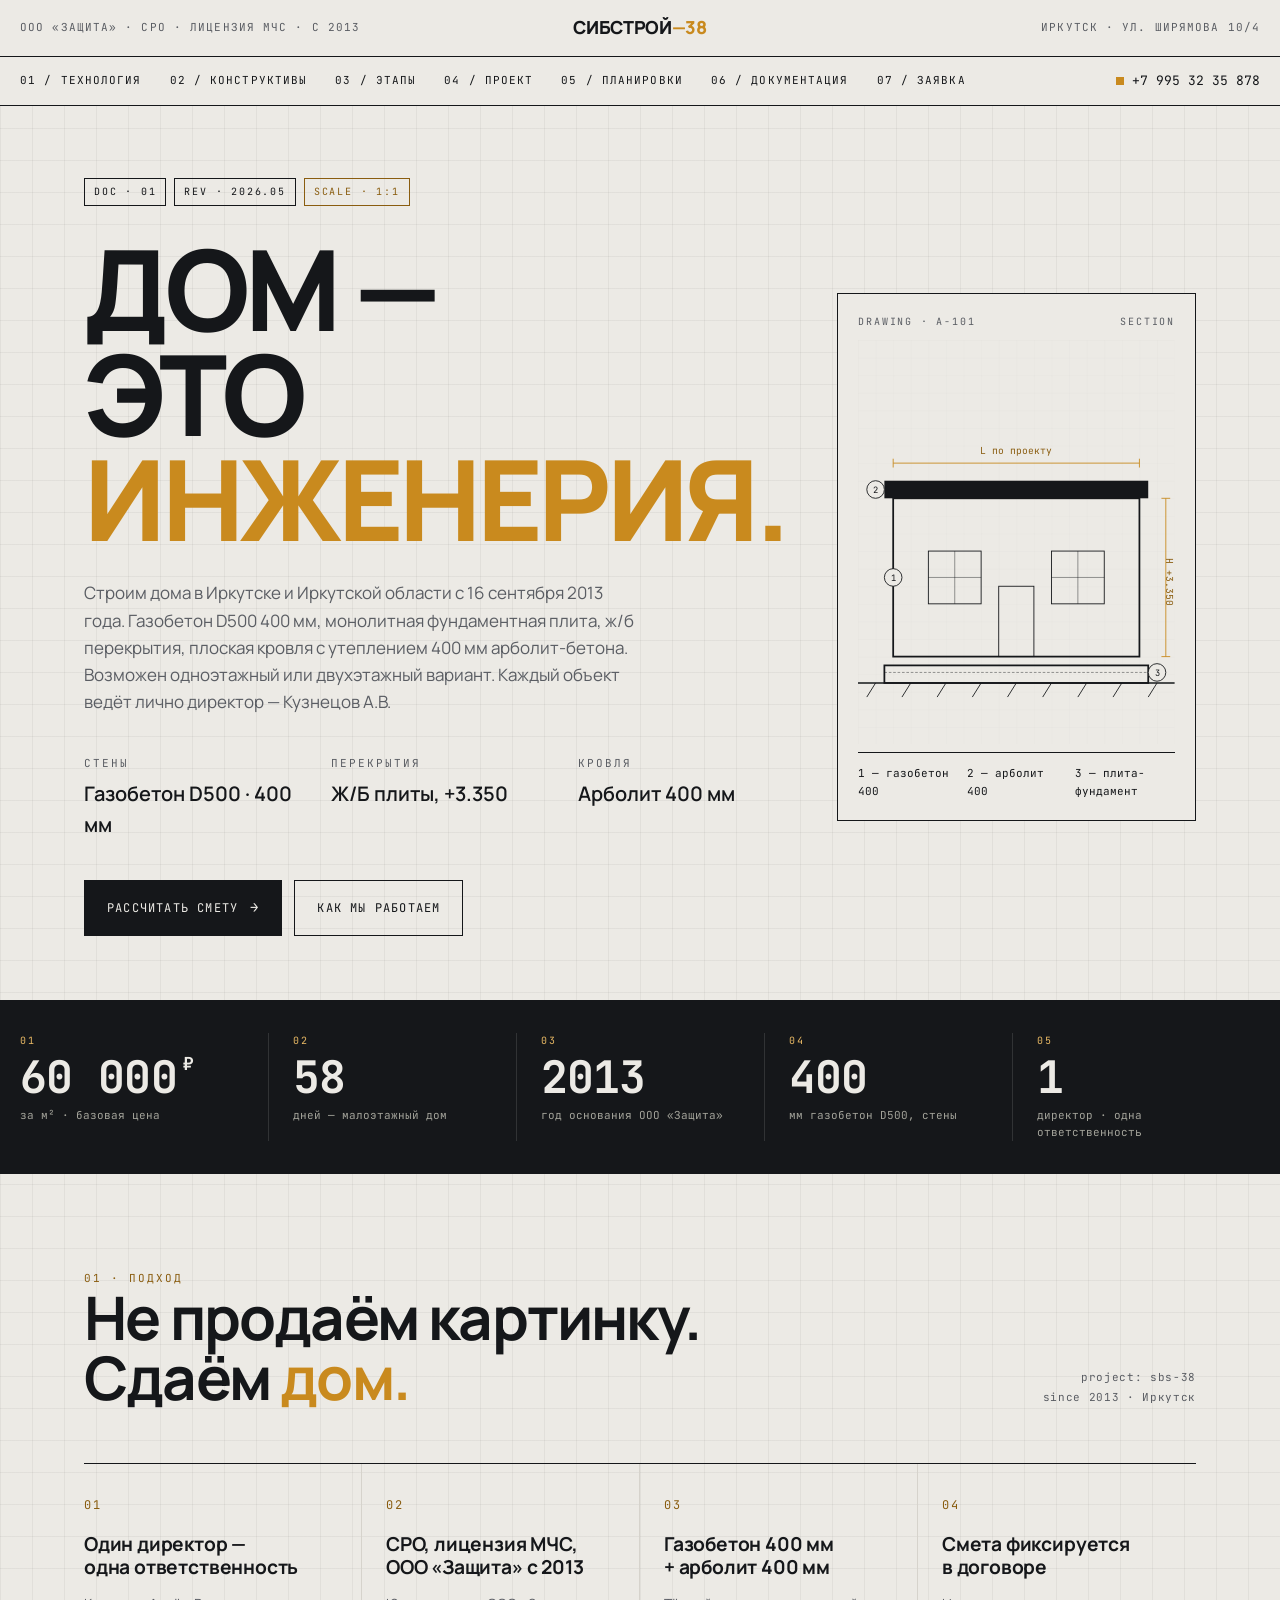
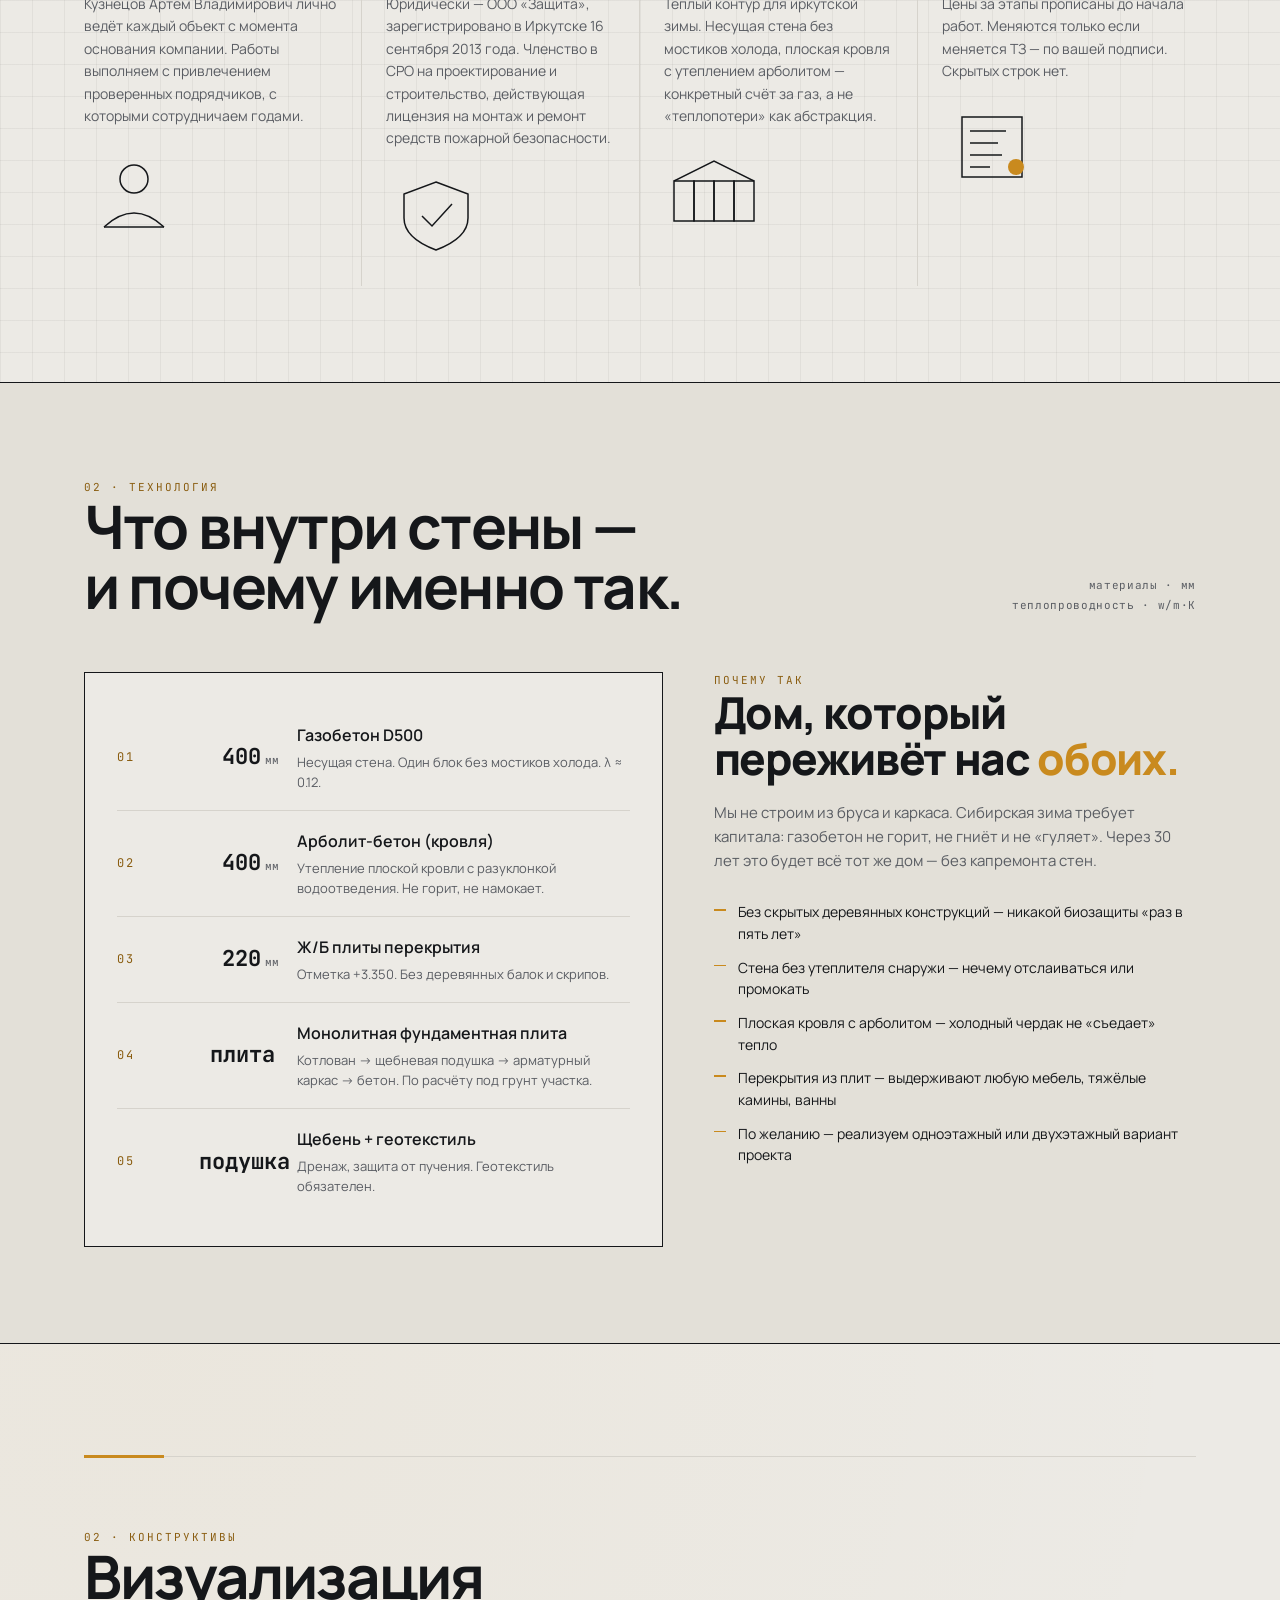
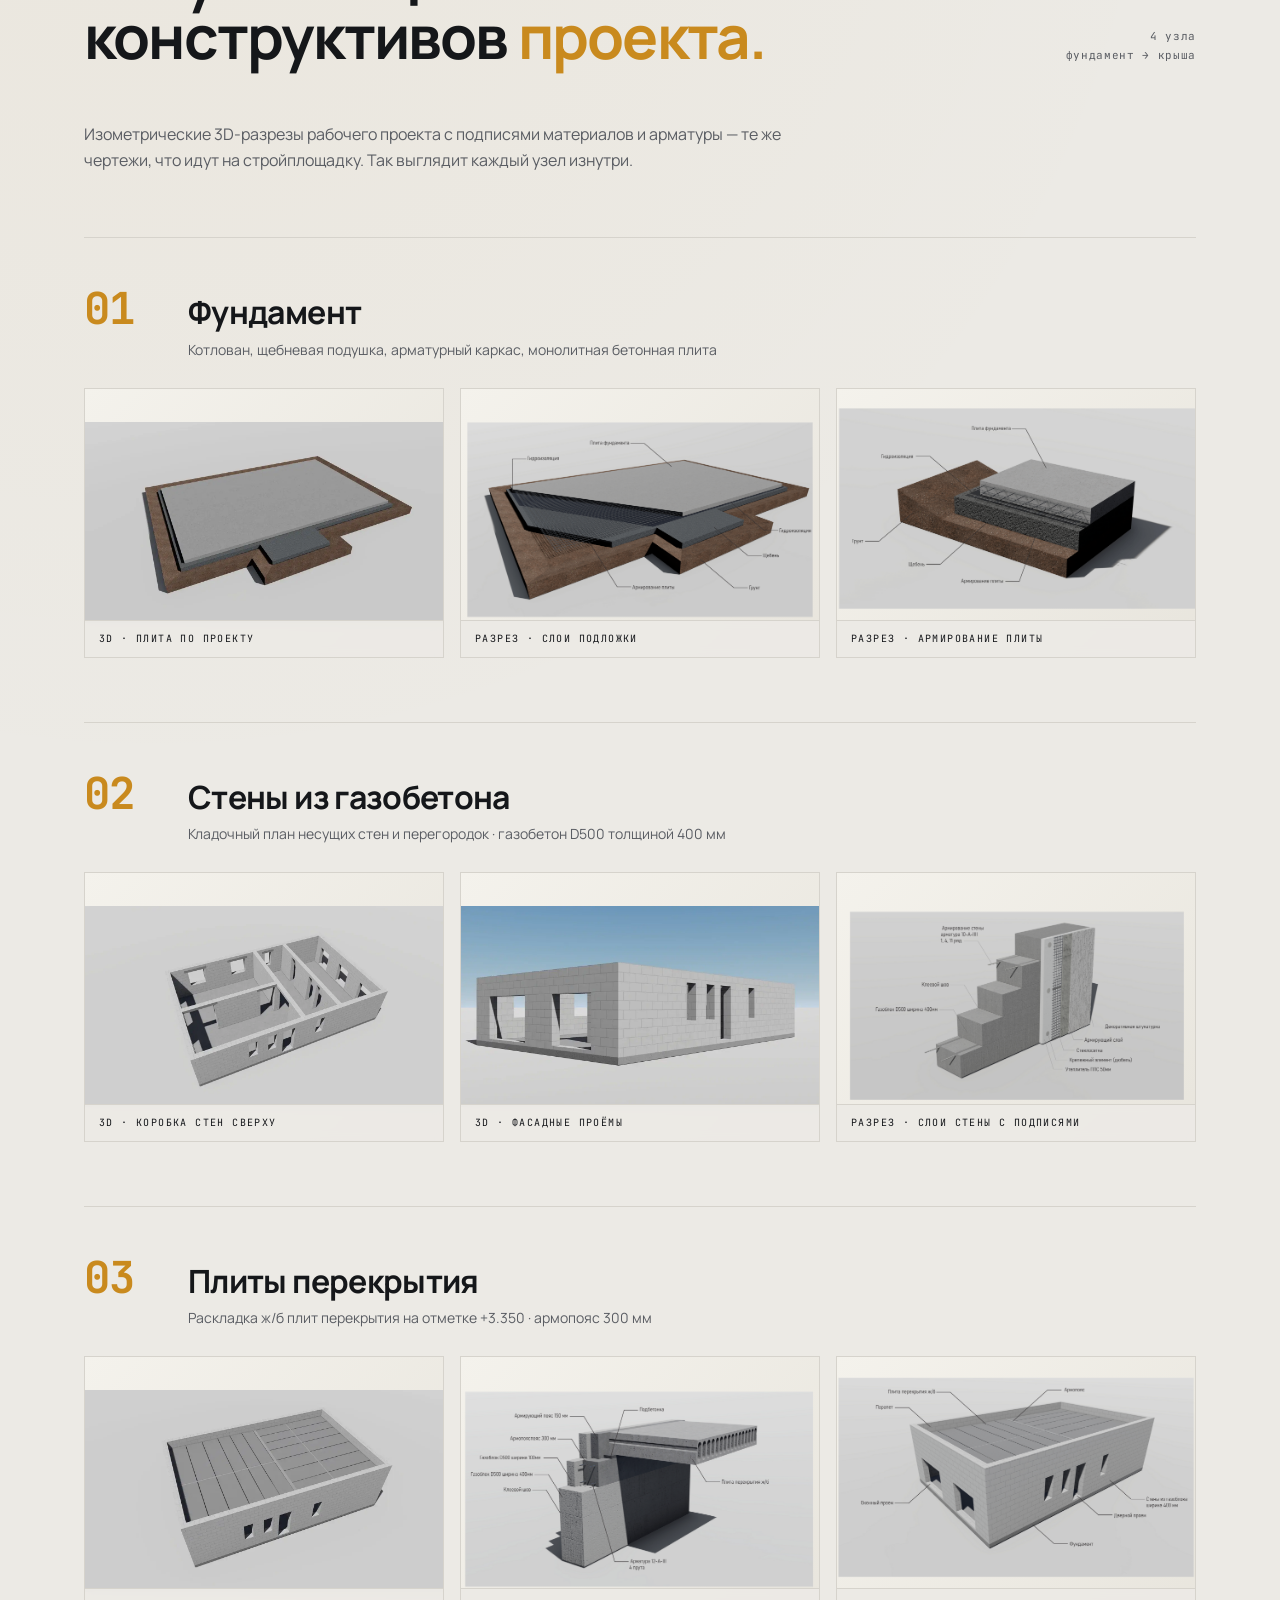
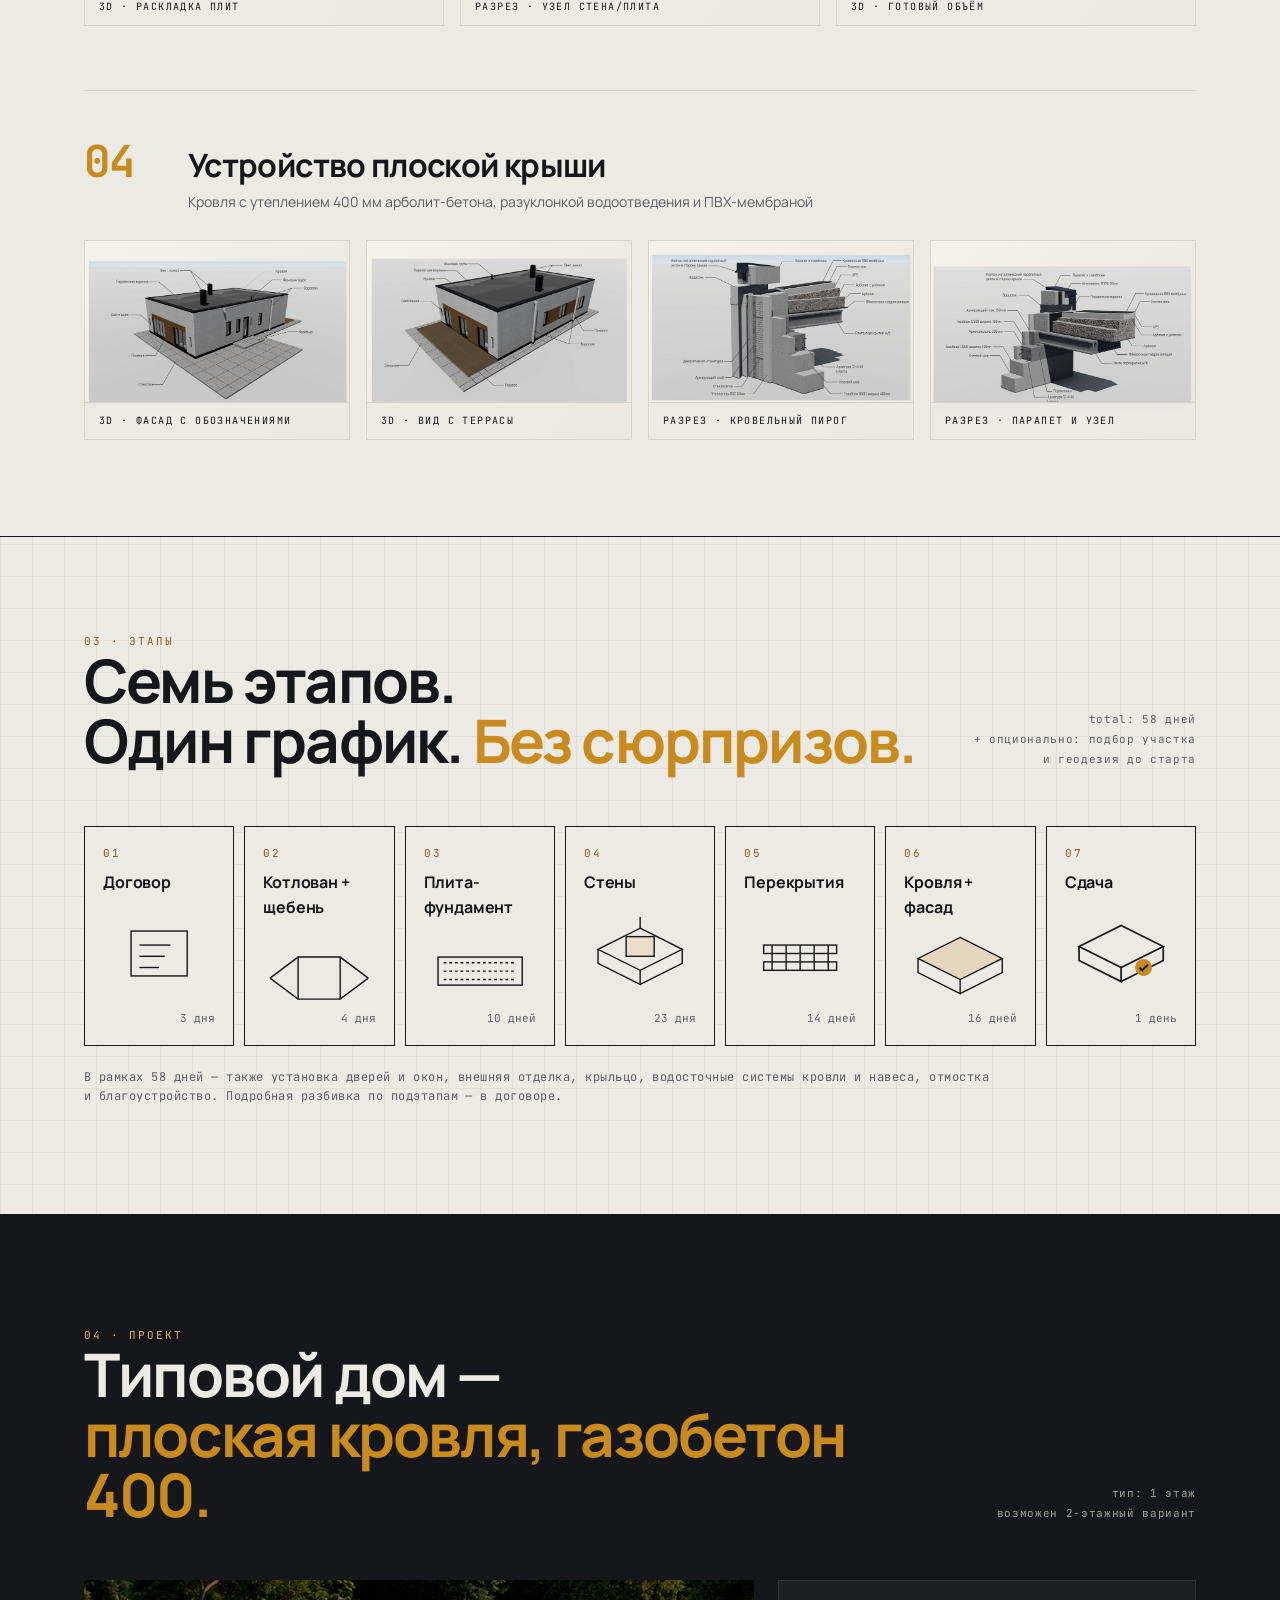
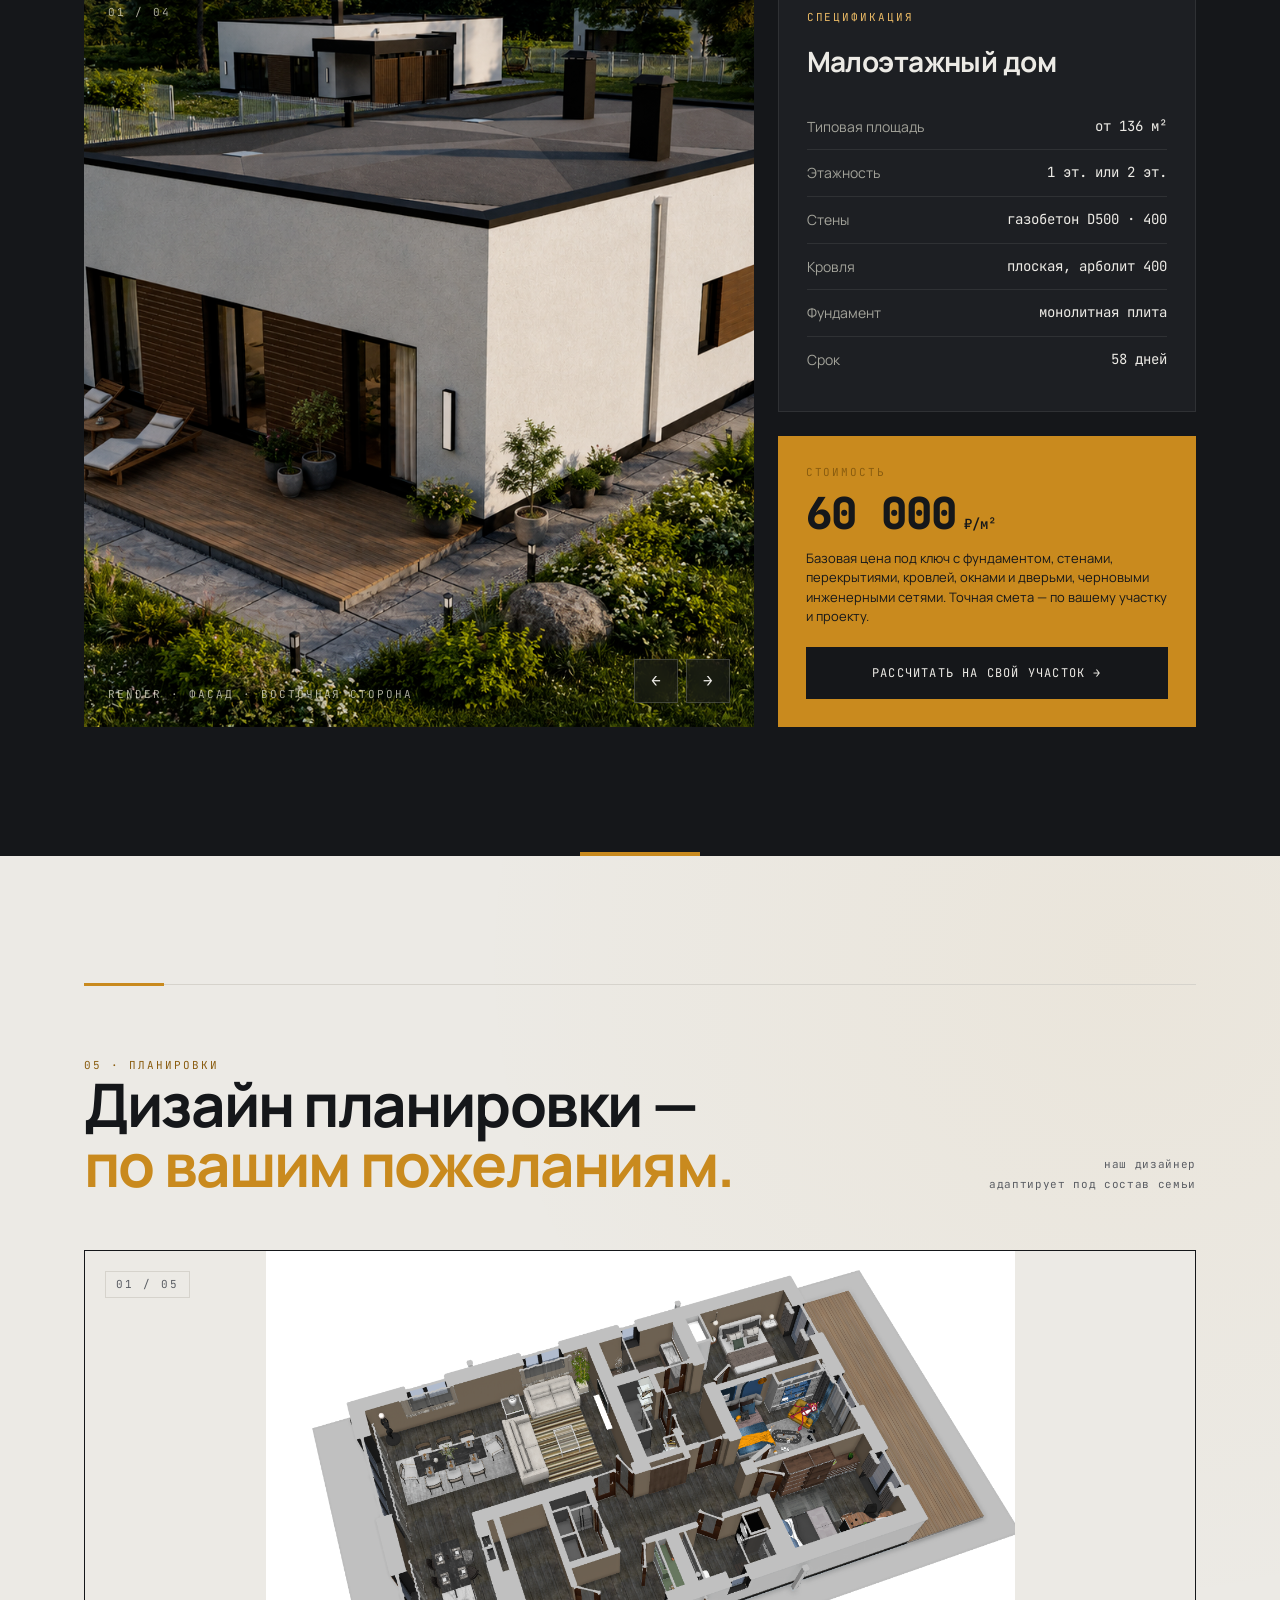
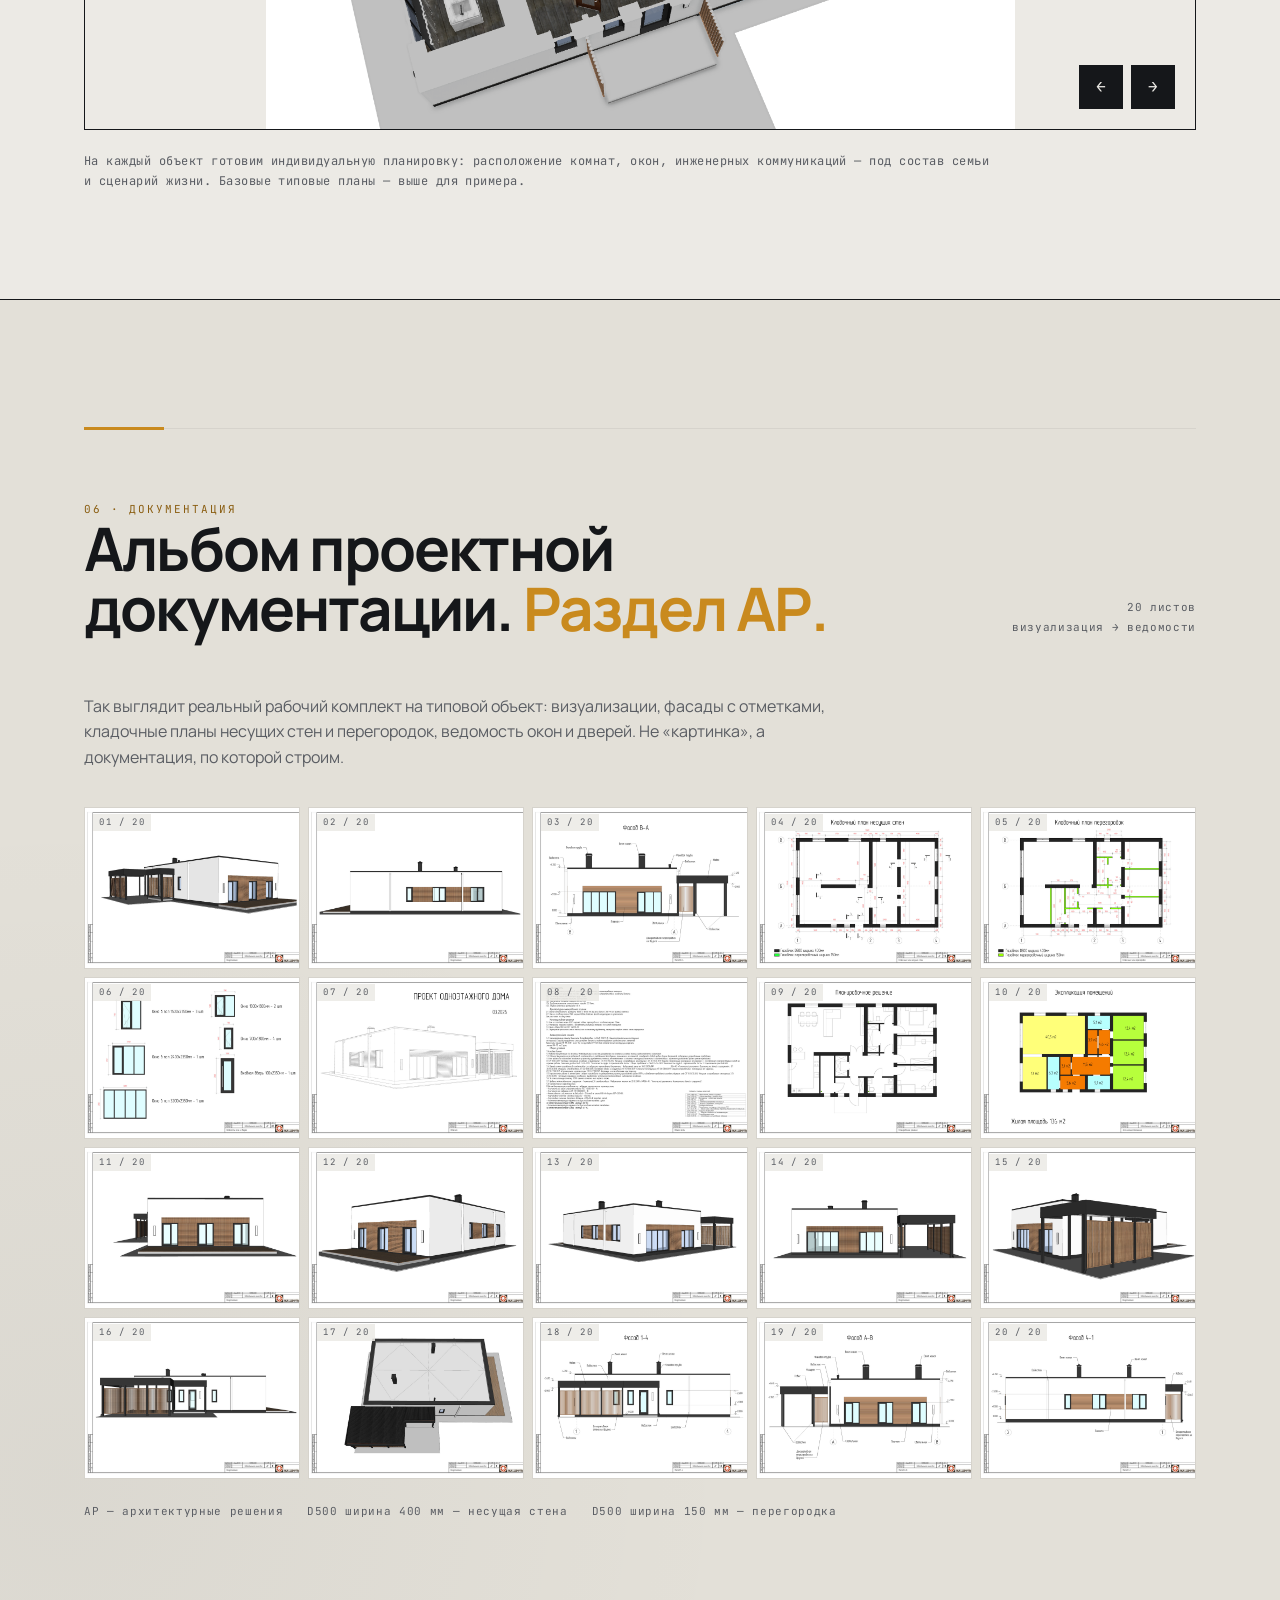
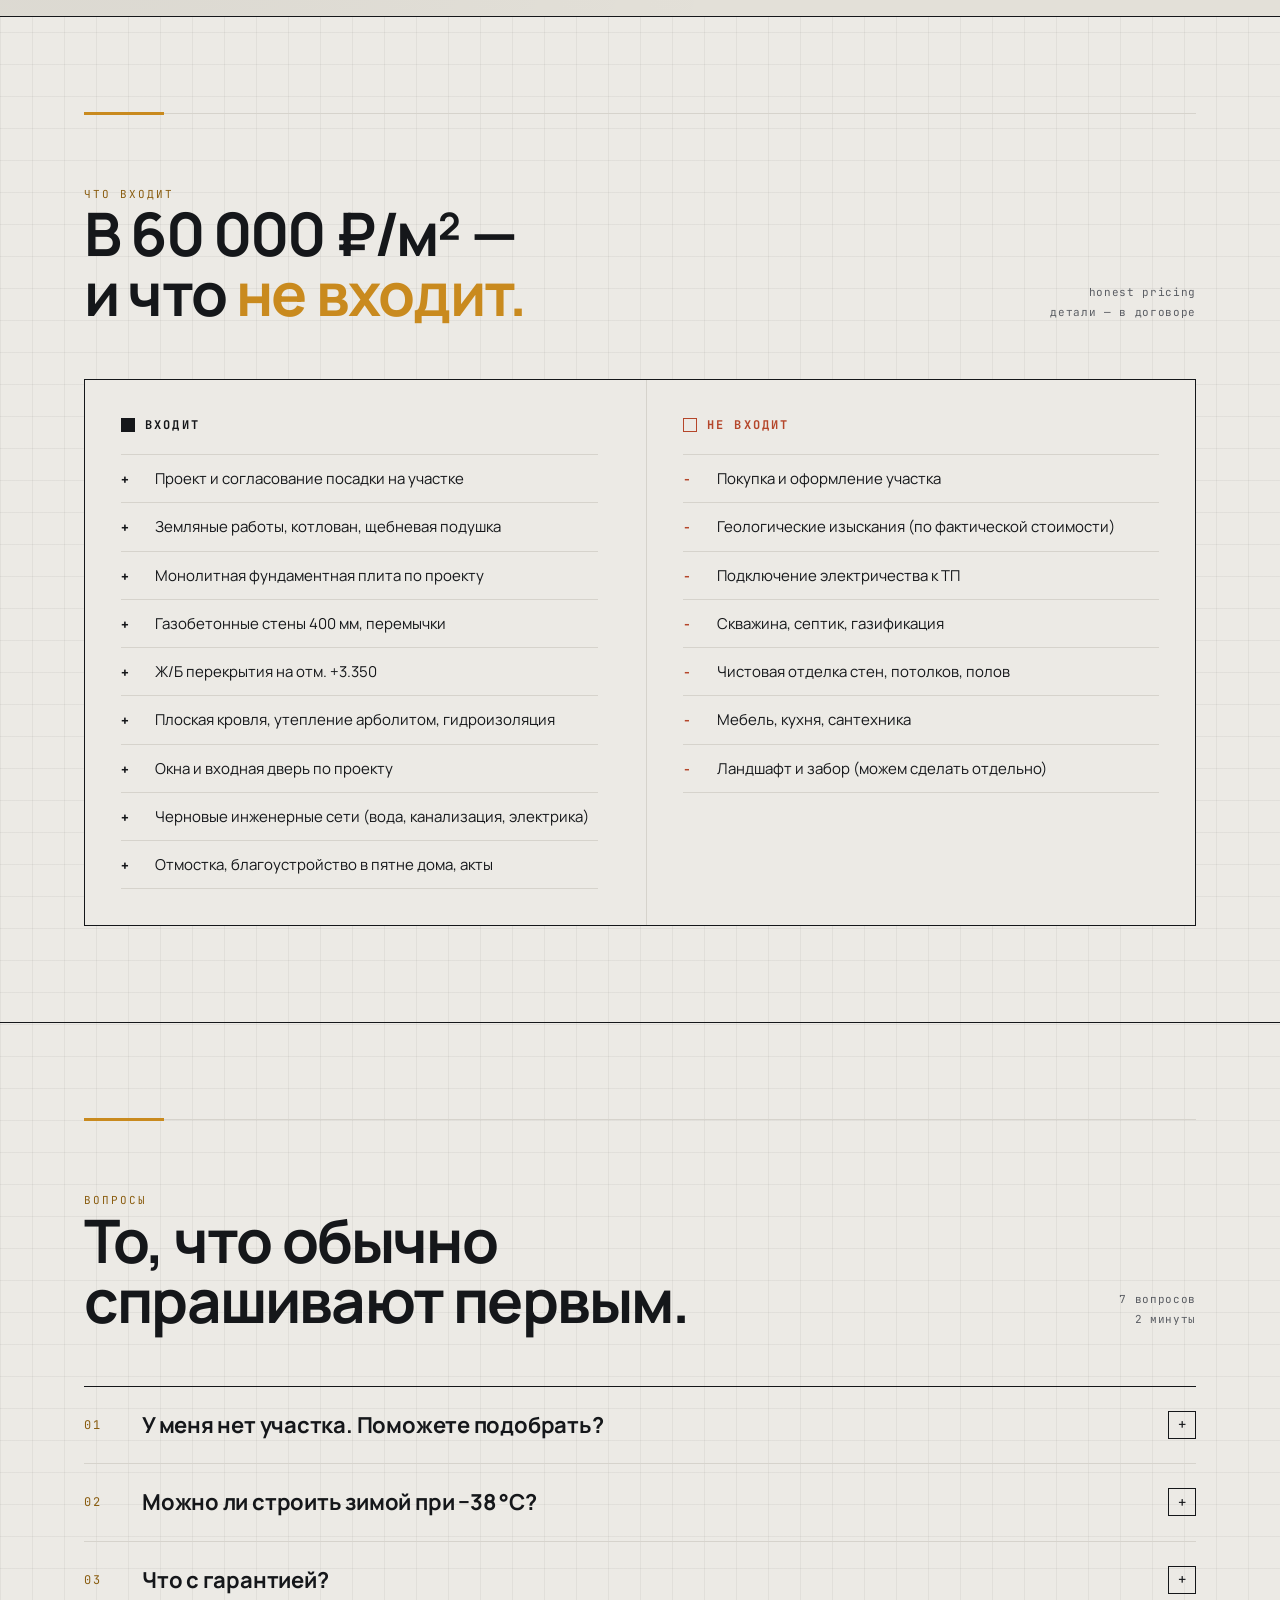
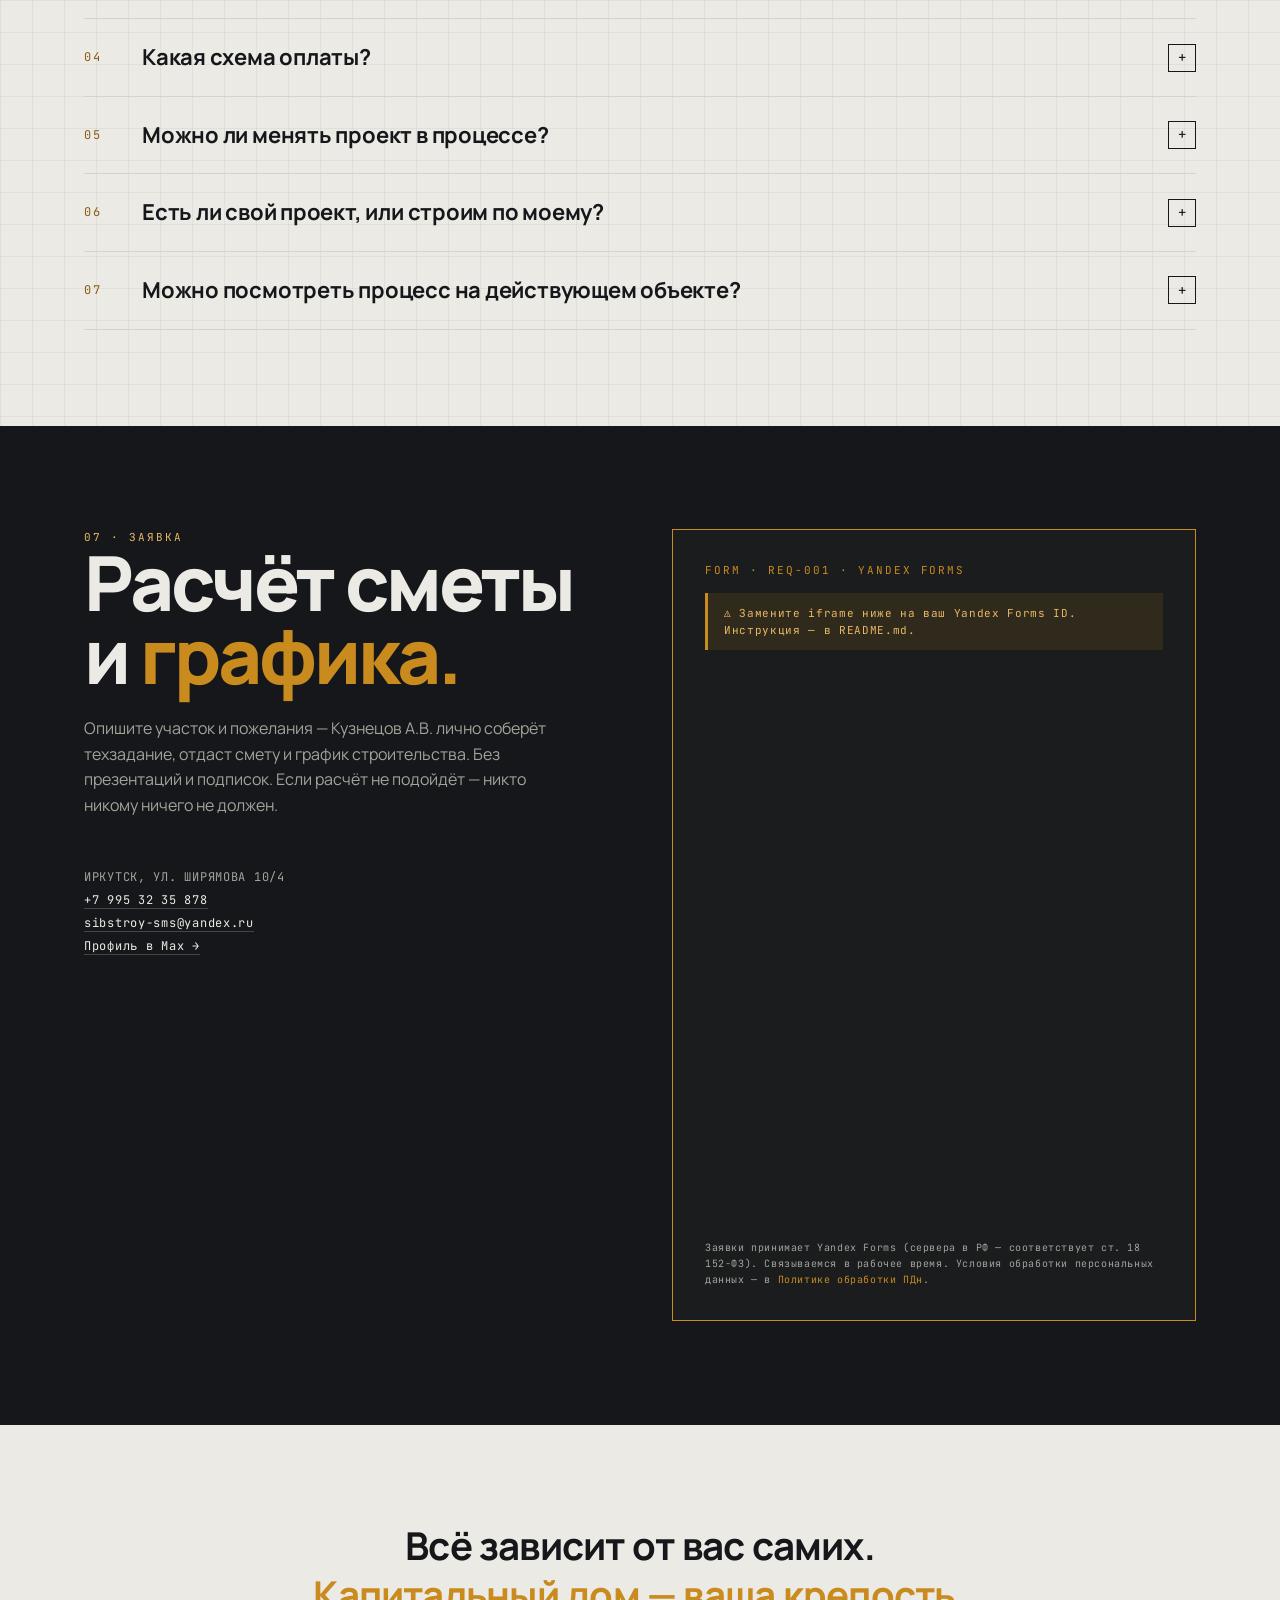
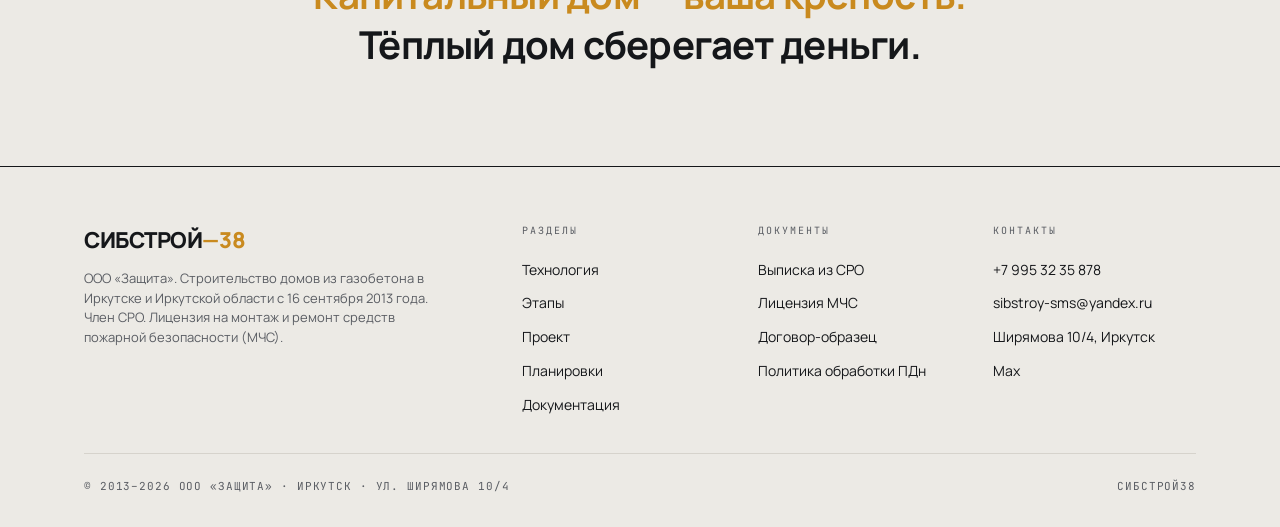
==== index.html @ 8a31056b "Раздел «Конструктивы» + улучшение визуальных разделителей - Новый раздел между Технологией и Этапами" ====
<!doctype html>
<html lang="ru">
<head>
<meta charset="utf-8">
<meta name="viewport" content="width=device-width, initial-scale=1">
<meta name="theme-color" content="#15171a">
<meta name="description" content="СибСтрой38 — строительство домов из газобетона D500 400 мм в Иркутске и Иркутской области. ООО «Защита» с 16 сентября 2013 года. Стоимость от 60 000 ₽/м², срок 58 дней.">
<title>СибСтрой38 — строительство домов из газобетона в Иркутске</title>

<link rel="preconnect" href="https://fonts.googleapis.com">
<link rel="preconnect" href="https://fonts.gstatic.com" crossorigin>
<link href="https://fonts.googleapis.com/css2?family=Manrope:wght@400;500;600;700;800&family=JetBrains+Mono:wght@400;500;700&display=swap" rel="stylesheet">

<link rel="stylesheet" href="styles.css">
</head>
<body>

<!-- =====================================================
     HEADER
     ===================================================== -->
<header>
  <div class="topbar">
    <div class="container topbar-inner">
      <div class="topbar-left mono">ООО «ЗАЩИТА» · СРО · ЛИЦЕНЗИЯ МЧС · С 2013</div>
      <div class="brand">СИБСТРОЙ<span class="accent">—38</span></div>
      <div class="topbar-right mono">ИРКУТСК · УЛ. ШИРЯМОВА 10/4</div>
    </div>
  </div>

  <div class="navbar">
    <div class="container navbar-inner">
      <nav id="primary-nav">
        <a href="#tech">01 / Технология</a>
        <a href="#constructs">02 / Конструктивы</a>
        <a href="#process">03 / Этапы</a>
        <a href="#project">04 / Проект</a>
        <a href="#plans">05 / Планировки</a>
        <a href="#blueprints">06 / Документация</a>
        <a href="#contact">07 / Заявка</a>
      </nav>
      <button class="nav-toggle" aria-controls="primary-nav" aria-label="Меню">Меню</button>
      <div class="phone">
        <a href="tel:+79953235878"><span class="pulse"></span><span>+7 995 32 35 878</span></a>
      </div>
    </div>
  </div>
</header>

<!-- =====================================================
     HERO
     ===================================================== -->
<section class="hero">
  <div class="container hero-grid">
    <div>
      <div class="hero-tags">
        <span class="tag">doc · 01</span>
        <span class="tag">rev · 2026.05</span>
        <span class="tag ochre">scale · 1:1</span>
      </div>
      <h1 class="display">
        ДОМ —<br>
        ЭТО<br>
        <span class="ochre">ИНЖЕНЕРИЯ.</span>
      </h1>
      <p class="lead">
        Строим дома в Иркутске и Иркутской области с 16 сентября 2013 года. Газобетон D500 400 мм, монолитная фундаментная плита, ж/б перекрытия, плоская кровля с утеплением 400 мм арболит-бетона. Возможен одноэтажный или двухэтажный вариант. Каждый объект ведёт лично директор — Кузнецов А.В.
      </p>
      <div class="hero-specs">
        <div>
          <div class="label">Стены</div>
          <div class="val">Газобетон D500 · 400 мм</div>
        </div>
        <div>
          <div class="label">Перекрытия</div>
          <div class="val">Ж/Б плиты, +3.350</div>
        </div>
        <div>
          <div class="label">Кровля</div>
          <div class="val">Арболит 400 мм</div>
        </div>
      </div>
      <div class="hero-cta">
        <a href="#contact" class="btn">Рассчитать смету <span class="arrow">→</span></a>
        <a href="#process" class="btn btn-ghost">Как мы работаем</a>
      </div>
    </div>

    <!-- Blueprint card -->
    <div class="blueprint framed">
      <span class="corner-bl"></span><span class="corner-br"></span>
      <div class="blueprint-head">
        <span>drawing · A-101</span>
        <span>section</span>
      </div>
      <svg viewBox="0 0 360 460" xmlns="http://www.w3.org/2000/svg" role="img" aria-label="Разрез дома, спецификация">
        <defs>
          <pattern id="bgrid" width="20" height="20" patternUnits="userSpaceOnUse">
            <path d="M 20 0 L 0 0 0 20" fill="none" stroke="rgba(21,23,26,0.08)" stroke-width="0.5"/>
          </pattern>
        </defs>
        <rect width="360" height="460" fill="url(#bgrid)"/>
        <line x1="0" y1="390" x2="360" y2="390" stroke="#15171a" stroke-width="1.5"/>
        <g stroke="#15171a" stroke-width="1">
          <line x1="20" y1="390" x2="10" y2="406"/>
          <line x1="60" y1="390" x2="50" y2="406"/>
          <line x1="100" y1="390" x2="90" y2="406"/>
          <line x1="140" y1="390" x2="130" y2="406"/>
          <line x1="180" y1="390" x2="170" y2="406"/>
          <line x1="220" y1="390" x2="210" y2="406"/>
          <line x1="260" y1="390" x2="250" y2="406"/>
          <line x1="300" y1="390" x2="290" y2="406"/>
          <line x1="340" y1="390" x2="330" y2="406"/>
        </g>
        <!-- Monolithic foundation slab (plate) -->
        <rect x="30" y="370" width="300" height="20" fill="none" stroke="#15171a" stroke-width="2"/>
        <line x1="30" y1="378" x2="330" y2="378" stroke="#15171a" stroke-width="0.5" stroke-dasharray="3 2"/>
        <!-- House body -->
        <rect x="40" y="180" width="280" height="180" fill="none" stroke="#15171a" stroke-width="2"/>
        <!-- Flat roof -->
        <rect x="30" y="160" width="300" height="20" fill="#15171a"/>
        <!-- Windows -->
        <rect x="80" y="240" width="60" height="60" fill="none" stroke="#15171a"/>
        <line x1="80" y1="270" x2="140" y2="270" stroke="#15171a" stroke-width="0.5"/>
        <line x1="110" y1="240" x2="110" y2="300" stroke="#15171a" stroke-width="0.5"/>
        <rect x="220" y="240" width="60" height="60" fill="none" stroke="#15171a"/>
        <line x1="220" y1="270" x2="280" y2="270" stroke="#15171a" stroke-width="0.5"/>
        <line x1="250" y1="240" x2="250" y2="300" stroke="#15171a" stroke-width="0.5"/>
        <!-- Door -->
        <rect x="160" y="280" width="40" height="80" fill="none" stroke="#15171a"/>
        <!-- Dimensions -->
        <line x1="40" y1="140" x2="320" y2="140" stroke="#c98a1e" stroke-width="1"/>
        <line x1="40" y1="135" x2="40" y2="145" stroke="#c98a1e"/>
        <line x1="320" y1="135" x2="320" y2="145" stroke="#c98a1e"/>
        <text x="180" y="130" text-anchor="middle" font-family="JetBrains Mono" font-size="11" fill="#8a5d10">L по проекту</text>
        <line x1="350" y1="180" x2="350" y2="360" stroke="#c98a1e" stroke-width="1"/>
        <line x1="345" y1="180" x2="355" y2="180" stroke="#c98a1e"/>
        <line x1="345" y1="360" x2="355" y2="360" stroke="#c98a1e"/>
        <text x="350" y="275" text-anchor="middle" font-family="JetBrains Mono" font-size="11" fill="#8a5d10" transform="rotate(90 350 275)">H +3.350</text>
        <circle cx="40" cy="270" r="10" fill="#eceae5" stroke="#15171a"/>
        <text x="40" y="274" text-anchor="middle" font-family="JetBrains Mono" font-size="10" fill="#15171a">1</text>
        <circle cx="20" cy="170" r="10" fill="#eceae5" stroke="#15171a"/>
        <text x="20" y="174" text-anchor="middle" font-family="JetBrains Mono" font-size="10" fill="#15171a">2</text>
        <circle cx="340" cy="378" r="10" fill="#eceae5" stroke="#15171a"/>
        <text x="340" y="382" text-anchor="middle" font-family="JetBrains Mono" font-size="10" fill="#15171a">3</text>
      </svg>
      <div class="blueprint-legend">
        <span>1 — газобетон 400</span>
        <span>2 — арболит 400</span>
        <span>3 — плита-фундамент</span>
      </div>
    </div>
  </div>
</section>

<!-- =====================================================
     SPECS BAR
     ===================================================== -->
<section class="specs-bar">
  <div class="container specs-bar-inner">
    <div class="item">
      <div class="num">01</div>
      <div class="big">60 000<sup style="font-size:0.4em;vertical-align:top;margin-left:6px;">₽</sup></div>
      <div class="desc">за м² · базовая цена</div>
    </div>
    <div class="item">
      <div class="num">02</div>
      <div class="big">58</div>
      <div class="desc">дней — малоэтажный дом</div>
    </div>
    <div class="item">
      <div class="num">03</div>
      <div class="big">2013</div>
      <div class="desc">год основания ООО «Защита»</div>
    </div>
    <div class="item">
      <div class="num">04</div>
      <div class="big">400</div>
      <div class="desc">мм газобетон D500, стены</div>
    </div>
    <div class="item">
      <div class="num">05</div>
      <div class="big">1</div>
      <div class="desc">директор · одна ответственность</div>
    </div>
  </div>
</section>

<!-- =====================================================
     PRINCIPLES
     ===================================================== -->
<section class="principles" id="why">
  <div class="container">
    <div class="section-head">
      <div>
        <div class="label ochre">01 · подход</div>
        <h2>Не продаём картинку.<br>Сдаём <span class="ochre">дом.</span></h2>
      </div>
      <div class="meta">project: sbs-38<br>since 2013 · Иркутск</div>
    </div>

    <div class="principles-grid">
      <div class="principle">
        <div class="num">01</div>
        <h3>Один директор —<br>одна ответственность</h3>
        <p>Кузнецов Артём Владимирович лично ведёт каждый объект с момента основания компании. Работы выполняем с привлечением проверенных подрядчиков, с которыми сотрудничаем годами.</p>
        <svg class="icon" viewBox="0 0 100 80" fill="none" stroke="#15171a" stroke-width="1.5">
          <circle cx="50" cy="28" r="14"/>
          <path d="M20 76 Q50 48 80 76"/>
          <line x1="20" y1="76" x2="80" y2="76"/>
        </svg>
      </div>
      <div class="principle">
        <div class="num">02</div>
        <h3>СРО, лицензия МЧС,<br>ООО «Защита» с 2013</h3>
        <p>Юридически — ООО «Защита», зарегистрировано в Иркутске 16 сентября 2013 года. Членство в СРО на проектирование и строительство, действующая лицензия на монтаж и ремонт средств пожарной безопасности.</p>
        <svg class="icon" viewBox="0 0 100 80" fill="none" stroke="#15171a" stroke-width="1.5">
          <path d="M50 8 L82 20 L82 44 Q82 64 50 76 Q18 64 18 44 L18 20 Z"/>
          <path d="M36 42 L46 52 L66 30"/>
        </svg>
      </div>
      <div class="principle">
        <div class="num">03</div>
        <h3>Газобетон 400 мм<br>+ арболит 400 мм</h3>
        <p>Тёплый контур для иркутской зимы. Несущая стена без мостиков холода, плоская кровля с утеплением арболитом — конкретный счёт за газ, а не «теплопотери» как абстракция.</p>
        <svg class="icon" viewBox="0 0 100 80" fill="none" stroke="#15171a" stroke-width="1.5">
          <rect x="10" y="30" width="20" height="40"/>
          <rect x="30" y="30" width="20" height="40"/>
          <rect x="50" y="30" width="20" height="40"/>
          <rect x="70" y="30" width="20" height="40"/>
          <path d="M10 30 L50 10 L90 30"/>
        </svg>
      </div>
      <div class="principle">
        <div class="num">04</div>
        <h3>Смета фиксируется<br>в договоре</h3>
        <p>Цены за этапы прописаны до начала работ. Меняются только если меняется ТЗ — по вашей подписи. Скрытых строк нет.</p>
        <svg class="icon" viewBox="0 0 100 80" fill="none" stroke="#15171a" stroke-width="1.5">
          <rect x="20" y="10" width="60" height="60"/>
          <line x1="28" y1="24" x2="64" y2="24"/>
          <line x1="28" y1="36" x2="56" y2="36"/>
          <line x1="28" y1="48" x2="60" y2="48"/>
          <line x1="28" y1="60" x2="48" y2="60"/>
          <circle cx="74" cy="60" r="8" fill="#c98a1e" stroke="none"/>
        </svg>
      </div>
    </div>
  </div>
</section>

<!-- =====================================================
     TECHNOLOGY
     ===================================================== -->
<section class="tech" id="tech">
  <div class="container">
    <div class="section-head">
      <div>
        <div class="label ochre">02 · технология</div>
        <h2>Что внутри стены —<br>и почему именно так.</h2>
      </div>
      <div class="meta">материалы · мм<br>теплопроводность · w/m·K</div>
    </div>

    <div class="tech-grid">
      <div class="tech-layers framed">
        <span class="corner-bl"></span><span class="corner-br"></span>
        <div class="layer">
          <div class="lnum">01</div>
          <div class="lthick">400<small>мм</small></div>
          <div>
            <div class="lname">Газобетон D500</div>
            <div class="ldesc">Несущая стена. Один блок без мостиков холода. λ ≈ 0.12.</div>
          </div>
        </div>
        <div class="layer">
          <div class="lnum">02</div>
          <div class="lthick">400<small>мм</small></div>
          <div>
            <div class="lname">Арболит-бетон (кровля)</div>
            <div class="ldesc">Утепление плоской кровли с разуклонкой водоотведения. Не горит, не намокает.</div>
          </div>
        </div>
        <div class="layer">
          <div class="lnum">03</div>
          <div class="lthick">220<small>мм</small></div>
          <div>
            <div class="lname">Ж/Б плиты перекрытия</div>
            <div class="ldesc">Отметка +3.350. Без деревянных балок и скрипов.</div>
          </div>
        </div>
        <div class="layer">
          <div class="lnum">04</div>
          <div class="lthick">плита<small></small></div>
          <div>
            <div class="lname">Монолитная фундаментная плита</div>
            <div class="ldesc">Котлован → щебневая подушка → арматурный каркас → бетон. По расчёту под грунт участка.</div>
          </div>
        </div>
        <div class="layer">
          <div class="lnum">05</div>
          <div class="lthick">подушка<small></small></div>
          <div>
            <div class="lname">Щебень + геотекстиль</div>
            <div class="ldesc">Дренаж, защита от пучения. Геотекстиль обязателен.</div>
          </div>
        </div>
      </div>

      <div class="tech-side">
        <div class="label ochre">почему так</div>
        <h2>Дом, который<br>переживёт нас <span class="ochre">обоих.</span></h2>
        <p class="lead">
          Мы не строим из бруса и каркаса. Сибирская зима требует капитала: газобетон не горит, не гниёт и не «гуляет». Через 30 лет это будет всё тот же дом — без капремонта стен.
        </p>
        <ul>
          <li>Без скрытых деревянных конструкций — никакой биозащиты «раз в пять лет»</li>
          <li>Стена без утеплителя снаружи — нечему отслаиваться или промокать</li>
          <li>Плоская кровля с арболитом — холодный чердак не «съедает» тепло</li>
          <li>Перекрытия из плит — выдерживают любую мебель, тяжёлые камины, ванны</li>
          <li>По желанию — реализуем одноэтажный или двухэтажный вариант проекта</li>
        </ul>
      </div>
    </div>
  </div>
</section>

<!-- =====================================================
     CONSTRUCTS — Визуализация конструктивов проекта
     ===================================================== -->
<section class="constructs" id="constructs">
  <div class="container">
    <div class="section-divider"></div>
    <div class="section-head">
      <div>
        <div class="label ochre">02 · конструктивы</div>
        <h2>Визуализация<br>конструктивов <span class="ochre">проекта.</span></h2>
      </div>
      <div class="meta">4 узла<br>фундамент → крыша</div>
    </div>

    <p class="constructs-lead">
      Изометрические 3D-разрезы рабочего проекта с подписями материалов и арматуры — те же чертежи, что идут на стройплощадку. Так выглядит каждый узел изнутри.
    </p>

    <!-- 01 Фундамент -->
    <div class="construct-block">
      <div class="construct-head">
        <div class="cnum">01</div>
        <div>
          <h3>Фундамент</h3>
          <p>Котлован, щебневая подушка, арматурный каркас, монолитная бетонная плита</p>
        </div>
      </div>
      <div class="construct-images grid-3">
        <figure>
          <img loading="lazy" src="img/constructs/fnd-plate-3d.jpg" alt="Монолитная фундаментная плита, 3D-визуализация">
          <figcaption>3D · плита по проекту</figcaption>
        </figure>
        <figure>
          <img loading="lazy" src="img/constructs/fnd-section-1.png" alt="Разрез фундаментной плиты: грунт, щебень, гидроизоляция, арматура, бетон">
          <figcaption>разрез · слои подложки</figcaption>
        </figure>
        <figure>
          <img loading="lazy" src="img/constructs/fnd-section-2.png" alt="Разрез фундаментной плиты, армирование">
          <figcaption>разрез · армирование плиты</figcaption>
        </figure>
      </div>
    </div>

    <!-- 02 Стены -->
    <div class="construct-block">
      <div class="construct-head">
        <div class="cnum">02</div>
        <div>
          <h3>Стены из газобетона</h3>
          <p>Кладочный план несущих стен и перегородок · газобетон D500 толщиной 400 мм</p>
        </div>
      </div>
      <div class="construct-images grid-3">
        <figure>
          <img loading="lazy" src="img/constructs/walls-box-top.jpg" alt="Коробка газобетонных стен с проёмами окон и дверей, 3D">
          <figcaption>3D · коробка стен сверху</figcaption>
        </figure>
        <figure>
          <img loading="lazy" src="img/constructs/walls-box-side.jpg" alt="Газобетонная коробка дома вид сбоку с оконными проёмами">
          <figcaption>3D · фасадные проёмы</figcaption>
        </figure>
        <figure>
          <img loading="lazy" src="img/constructs/walls-section.png" alt="Разрез стены: газобетон D500 400мм, армирование, клеевой шов, утеплитель, штукатурка">
          <figcaption>разрез · слои стены с подписями</figcaption>
        </figure>
      </div>
    </div>

    <!-- 03 Перекрытия -->
    <div class="construct-block">
      <div class="construct-head">
        <div class="cnum">03</div>
        <div>
          <h3>Плиты перекрытия</h3>
          <p>Раскладка ж/б плит перекрытия на отметке +3.350 · армопояс 300 мм</p>
        </div>
      </div>
      <div class="construct-images grid-3">
        <figure>
          <img loading="lazy" src="img/constructs/slabs-top-3d.jpg" alt="Уложенные ж/б плиты перекрытия на коробке стен, вид сверху">
          <figcaption>3D · раскладка плит</figcaption>
        </figure>
        <figure>
          <img loading="lazy" src="img/constructs/slabs-node.png" alt="Узел соединения плиты перекрытия со стеной: армопояс, арматура 12-А-III, газоблок D500">
          <figcaption>разрез · узел стена/плита</figcaption>
        </figure>
        <figure>
          <img loading="lazy" src="img/constructs/slabs-house-3d.png" alt="Объёмный вид дома с уложенным перекрытием и парапетом">
          <figcaption>3D · готовый объём</figcaption>
        </figure>
      </div>
    </div>

    <!-- 04 Кровля -->
    <div class="construct-block">
      <div class="construct-head">
        <div class="cnum">04</div>
        <div>
          <h3>Устройство плоской крыши</h3>
          <p>Кровля с утеплением 400 мм арболит-бетона, разуклонкой водоотведения и ПВХ-мембраной</p>
        </div>
      </div>
      <div class="construct-images grid-4">
        <figure>
          <img loading="lazy" src="img/constructs/roof-1.png" alt="Дом с плоской кровлей в 3D с подписями: парапетная воронка, вентканал, фановая труба, водосток, светильник, планкен, отмостка, крыльцо">
          <figcaption>3D · фасад с обозначениями</figcaption>
        </figure>
        <figure>
          <img loading="lazy" src="img/constructs/roof-4.png" alt="Дом с плоской кровлей, другой ракурс">
          <figcaption>3D · вид с террасы</figcaption>
        </figure>
        <figure>
          <img loading="lazy" src="img/constructs/roof-2.png" alt="Разрез кровли: ПВХ-мембрана, геотекстиль, XPS, арболит с уклоном, плита перекрытия">
          <figcaption>разрез · кровельный пирог</figcaption>
        </figure>
        <figure>
          <img loading="lazy" src="img/constructs/roof-3.png" alt="Разрез парапета: армирующий пояс, газоблок D500, армопескобетон 300мм">
          <figcaption>разрез · парапет и узел</figcaption>
        </figure>
      </div>
    </div>
  </div>
</section>

<!-- =====================================================
     PROCESS — 7 stages
     ===================================================== -->
<section class="process" id="process">
  <div class="container">
    <div class="section-head">
      <div>
        <div class="label ochre">03 · этапы</div>

        <h2>Семь этапов.<br>Один график. <span class="ochre">Без сюрпризов.</span></h2>
      </div>
      <div class="meta">total: 58 дней<br>+ опционально: подбор участка<br>и геодезия до старта</div>
    </div>

    <div class="stages">
      <div class="stage framed">
        <span class="corner-bl"></span><span class="corner-br"></span>
        <div>
          <div class="snum">01</div>
          <div class="stitle">Договор</div>
        </div>
        <svg class="iso" viewBox="0 0 80 50" fill="none" stroke="#15171a" stroke-width="1">
          <rect x="20" y="10" width="40" height="32"/>
          <line x1="26" y1="20" x2="48" y2="20"/>
          <line x1="26" y1="28" x2="44" y2="28"/>
          <line x1="26" y1="36" x2="40" y2="36"/>
        </svg>
        <div class="sdays">3 дня</div>
      </div>

      <div class="stage framed">
        <span class="corner-bl"></span><span class="corner-br"></span>
        <div>
          <div class="snum">02</div>
          <div class="stitle">Котлован + щебень</div>
        </div>
        <svg class="iso" viewBox="0 0 80 50" fill="none" stroke="#15171a" stroke-width="1">
          <path d="M5 35 L25 20 L55 20 L75 35"/>
          <path d="M5 35 L25 50 L55 50 L75 35"/>
          <path d="M25 20 L25 50 M55 20 L55 50"/>
        </svg>
        <div class="sdays">4 дня</div>
      </div>

      <div class="stage framed">
        <span class="corner-bl"></span><span class="corner-br"></span>
        <div>
          <div class="snum">03</div>
          <div class="stitle">Плита-фундамент</div>
        </div>
        <svg class="iso" viewBox="0 0 80 50" fill="none" stroke="#15171a" stroke-width="1">
          <rect x="10" y="20" width="60" height="20"/>
          <line x1="14" y1="24" x2="66" y2="24" stroke-dasharray="2 2"/>
          <line x1="14" y1="30" x2="66" y2="30" stroke-dasharray="2 2"/>
          <line x1="14" y1="36" x2="66" y2="36" stroke-dasharray="2 2"/>
        </svg>
        <div class="sdays">10 дней</div>
      </div>

      <div class="stage framed">
        <span class="corner-bl"></span><span class="corner-br"></span>
        <div>
          <div class="snum">04</div>
          <div class="stitle">Стены</div>
        </div>
        <svg class="iso" viewBox="0 0 80 50" fill="none" stroke="#15171a" stroke-width="1">
          <path d="M40 8 L70 23 L40 38 L10 23 Z"/>
          <path d="M10 23 L10 33 L40 48 L40 38"/>
          <path d="M70 23 L70 33 L40 48"/>
          <path d="M40 8 L40 -2"/>
          <rect x="30" y="14" width="20" height="14" fill="#c98a1e22"/>
        </svg>
        <div class="sdays">23 дня</div>
      </div>

      <div class="stage framed">
        <span class="corner-bl"></span><span class="corner-br"></span>
        <div>
          <div class="snum">05</div>
          <div class="stitle">Перекрытия</div>
        </div>
        <svg class="iso" viewBox="0 0 80 50" fill="none" stroke="#15171a" stroke-width="1">
          <rect x="14" y="20" width="52" height="6"/>
          <rect x="14" y="32" width="52" height="6"/>
          <line x1="20" y1="20" x2="20" y2="38"/>
          <line x1="30" y1="20" x2="30" y2="38"/>
          <line x1="40" y1="20" x2="40" y2="38"/>
          <line x1="50" y1="20" x2="50" y2="38"/>
          <line x1="60" y1="20" x2="60" y2="38"/>
        </svg>
        <div class="sdays">14 дней</div>
      </div>

      <div class="stage framed">
        <span class="corner-bl"></span><span class="corner-br"></span>
        <div>
          <div class="snum">06</div>
          <div class="stitle">Кровля + фасад</div>
        </div>
        <svg class="iso" viewBox="0 0 80 50" fill="none" stroke="#15171a" stroke-width="1">
          <path d="M40 6 L70 21 L40 36 L10 21 Z" fill="#c98a1e33"/>
          <path d="M10 21 L10 31 L40 46 L40 36"/>
          <path d="M70 21 L70 31 L40 46"/>
        </svg>
        <div class="sdays">16 дней</div>
      </div>

      <div class="stage framed">
        <span class="corner-bl"></span><span class="corner-br"></span>
        <div>
          <div class="snum">07</div>
          <div class="stitle">Сдача</div>
        </div>
        <svg class="iso" viewBox="0 0 80 50" fill="none" stroke="#15171a" stroke-width="1.2">
          <path d="M40 6 L70 21 L40 36 L10 21 Z"/>
          <path d="M10 21 L10 31 L40 46 L40 36"/>
          <path d="M70 21 L70 31 L40 46"/>
          <circle cx="56" cy="36" r="6" fill="#c98a1e" stroke="none"/>
          <path d="M53 36 L55 38 L59 34" stroke="#15171a" stroke-width="1.4"/>
        </svg>
        <div class="sdays">1 день</div>
      </div>
    </div>

    <p class="stages-note mono">
      В рамках 58 дней — также установка дверей и окон, внешняя отделка, крыльцо, водосточные системы кровли и навеса, отмостка и благоустройство. Подробная разбивка по подэтапам — в договоре.
    </p>
  </div>
</section>

<!-- =====================================================
     FEATURED PROJECT — внешний вид
     ===================================================== -->
<section class="project" id="project">
  <div class="container">
    <div class="section-head">
      <div>
        <div class="label on-dark">04 · проект</div>
        <h2>Типовой дом —<br><span class="ochre">плоская кровля, газобетон 400.</span></h2>
      </div>
      <div class="meta">тип: 1 этаж<br>возможен 2-этажный вариант</div>
    </div>

    <div class="project-body">
      <div class="gallery" data-gallery="renders" data-total="4">
        <div class="gallery-counter">01 / 04</div>

        <div class="gallery-slide active" style="background-image: url('img/renders/render-1.png');">
          <div class="caption">render · фасад · восточная сторона</div>
        </div>
        <div class="gallery-slide" style="background-image: url('img/renders/render-2.png');">
          <div class="caption">render · фасад · общий вид</div>
        </div>
        <div class="gallery-slide" style="background-image: url('img/renders/render-3.png');">
          <div class="caption">render · фасад · вечерний свет</div>
        </div>
        <div class="gallery-slide" style="background-image: url('img/renders/hero.png');">
          <div class="caption">render · варианты посадки на участке</div>
        </div>

        <div class="gallery-controls">
          <button class="prev" aria-label="Предыдущее фото">←</button>
          <button class="next" aria-label="Следующее фото">→</button>
        </div>
      </div>

      <div class="project-side">
        <div class="spec-card">
          <div class="label">спецификация</div>
          <h3>Малоэтажный дом</h3>
          <div class="specs-list">
            <div class="row"><span class="k">Типовая площадь</span><span class="v">от 136 м²</span></div>
            <div class="row"><span class="k">Этажность</span><span class="v">1 эт. или 2 эт.</span></div>
            <div class="row"><span class="k">Стены</span><span class="v">газобетон D500 · 400</span></div>
            <div class="row"><span class="k">Кровля</span><span class="v">плоская, арболит 400</span></div>
            <div class="row"><span class="k">Фундамент</span><span class="v">монолитная плита</span></div>
            <div class="row"><span class="k">Срок</span><span class="v">58 дней</span></div>
          </div>
        </div>

        <div class="price-card">
          <div class="label">стоимость</div>
          <div class="price">60 000<small> ₽/м²</small></div>
          <p>Базовая цена под ключ с фундаментом, стенами, перекрытиями, кровлей, окнами и дверьми, черновыми инженерными сетями. Точная смета — по вашему участку и проекту.</p>
          <a href="#contact" class="btn">Рассчитать на свой участок →</a>
        </div>
      </div>
    </div>
  </div>
</section>

<!-- =====================================================
     PLANS — Дизайн планировки
     ===================================================== -->
<section class="plans" id="plans">
  <div class="container">
    <div class="section-divider"></div>
    <div class="section-head">
      <div>
        <div class="label ochre">05 · планировки</div>
        <h2>Дизайн планировки —<br><span class="ochre">по вашим пожеланиям.</span></h2>
      </div>
      <div class="meta">наш дизайнер<br>адаптирует под состав семьи</div>
    </div>

    <div class="plans-gallery" data-gallery="plans" data-total="5">
      <div class="plans-counter">01 / 05</div>

      <div class="plans-slide active" style="background-image: url('img/plans/plan-1.png');"></div>
      <div class="plans-slide" style="background-image: url('img/plans/plan-2.png');"></div>
      <div class="plans-slide" style="background-image: url('img/plans/plan-3.png');"></div>
      <div class="plans-slide" style="background-image: url('img/plans/plan-4.png');"></div>
      <div class="plans-slide" style="background-image: url('img/plans/plan-5.png');"></div>

      <div class="plans-controls">
        <button class="prev" aria-label="Предыдущая планировка">←</button>
        <button class="next" aria-label="Следующая планировка">→</button>
      </div>
    </div>

    <p class="plans-note mono">
      На каждый объект готовим индивидуальную планировку: расположение комнат, окон, инженерных коммуникаций — под состав семьи и сценарий жизни. Базовые типовые планы — выше для примера.
    </p>
  </div>
</section>

<!-- =====================================================
     BLUEPRINTS — Альбом проектной документации
     ===================================================== -->
<section class="blueprints" id="blueprints">
  <div class="container">
    <div class="section-divider"></div>
    <div class="section-head">
      <div>
        <div class="label ochre">06 · документация</div>
        <h2>Альбом проектной<br>документации. <span class="ochre">Раздел АР.</span></h2>
      </div>
      <div class="meta">20 листов<br>визуализация → ведомости</div>
    </div>

    <p class="blueprints-lead">
      Так выглядит реальный рабочий комплект на типовой объект: визуализации, фасады с отметками, кладочные планы несущих стен и перегородок, ведомость окон и дверей. Не «картинка», а документация, по которой строим.
    </p>

    <div class="blueprints-grid" id="blueprints-grid">
      <!-- генерируется через script.js -->
    </div>

    <div class="blueprints-legend mono">
      <span>АР — архитектурные решения</span>
      <span>D500 ширина 400 мм — несущая стена</span>
      <span>D500 ширина 150 мм — перегородка</span>
    </div>
  </div>
</section>

<!-- =====================================================
     INCLUDED
     ===================================================== -->
<section class="included" id="included">
  <div class="container">
    <div class="section-divider"></div>
    <div class="section-head">
      <div>
        <div class="label ochre">что входит</div>
        <h2>В 60 000 ₽/м² —<br>и что <span class="ochre">не входит.</span></h2>
      </div>
      <div class="meta">honest pricing<br>детали — в договоре</div>
    </div>

    <div class="included-grid">
      <div class="included-col yes">
        <h3>Входит</h3>
        <ul>
          <li><span class="marker">+</span><span>Проект и согласование посадки на участке</span></li>
          <li><span class="marker">+</span><span>Земляные работы, котлован, щебневая подушка</span></li>
          <li><span class="marker">+</span><span>Монолитная фундаментная плита по проекту</span></li>
          <li><span class="marker">+</span><span>Газобетонные стены 400 мм, перемычки</span></li>
          <li><span class="marker">+</span><span>Ж/Б перекрытия на отм. +3.350</span></li>
          <li><span class="marker">+</span><span>Плоская кровля, утепление арболитом, гидроизоляция</span></li>
          <li><span class="marker">+</span><span>Окна и входная дверь по проекту</span></li>
          <li><span class="marker">+</span><span>Черновые инженерные сети (вода, канализация, электрика)</span></li>
          <li><span class="marker">+</span><span>Отмостка, благоустройство в пятне дома, акты</span></li>
        </ul>
      </div>
      <div class="included-col no">
        <h3>Не входит</h3>
        <ul>
          <li><span class="marker">−</span><span>Покупка и оформление участка</span></li>
          <li><span class="marker">−</span><span>Геологические изыскания (по фактической стоимости)</span></li>
          <li><span class="marker">−</span><span>Подключение электричества к ТП</span></li>
          <li><span class="marker">−</span><span>Скважина, септик, газификация</span></li>
          <li><span class="marker">−</span><span>Чистовая отделка стен, потолков, полов</span></li>
          <li><span class="marker">−</span><span>Мебель, кухня, сантехника</span></li>
          <li><span class="marker">−</span><span>Ландшафт и забор (можем сделать отдельно)</span></li>
        </ul>
      </div>
    </div>
  </div>
</section>

<!-- =====================================================
     FAQ
     ===================================================== -->
<section class="faq" id="faq">
  <div class="container">
    <div class="section-divider"></div>
    <div class="section-head">
      <div>
        <div class="label ochre">вопросы</div>
        <h2>То, что обычно<br>спрашивают первым.</h2>
      </div>
      <div class="meta">7 вопросов<br>2 минуты</div>
    </div>

    <div class="faq-list">
      <details class="faq-item">
        <summary>
          <span class="qnum">01</span>
          <span class="qtext">У меня нет участка. Поможете подобрать?</span>
          <span class="plus">+</span>
        </summary>
        <div class="faq-answer">
          Да. Наши специалисты со строительным образованием готовы помочь с подбором участка, провести его геодезию и подобрать оптимальное размещение объекта строительства. Работаем по Иркутску и Иркутской области.
        </div>
      </details>

      <details class="faq-item">
        <summary>
          <span class="qnum">02</span>
          <span class="qtext">Можно ли строить зимой при −38 °C?</span>
          <span class="plus">+</span>
        </summary>
        <div class="faq-answer">
          Земляные работы и фундаментную плиту — лучше до устойчивых морозов. Газобетон и перекрытия — кладём круглый год: используем зимние смеси, тепловые пушки и тенты. На графике это плюс 5–10 дней относительно лета. Качество не страдает — отработанная с 2013 года технология.
        </div>
      </details>

      <details class="faq-item">
        <summary>
          <span class="qnum">03</span>
          <span class="qtext">Что с гарантией?</span>
          <span class="plus">+</span>
        </summary>
        <div class="faq-answer">
          Гарантийные обязательства по каждому виду работ прописываем в договоре до начала строительства: и на конструктив, и на инженерные сети, и на установленные окна с дверьми. Конкретные сроки — обсуждаем при подготовке сметы и фиксируем в тексте договора, чтобы потом не было «постараемся».
        </div>
      </details>

      <details class="faq-item">
        <summary>
          <span class="qnum">04</span>
          <span class="qtext">Какая схема оплаты?</span>
          <span class="plus">+</span>
        </summary>
        <div class="faq-answer">
          Оплата поэтапная: вы оплачиваете следующий этап только после акта по предыдущему. Никаких авансов «на всё сразу». Конкретные проценты и привязку к этапам обсуждаем индивидуально при подготовке сметы и фиксируем в договоре.
        </div>
      </details>

      <details class="faq-item">
        <summary>
          <span class="qnum">05</span>
          <span class="qtext">Можно ли менять проект в процессе?</span>
          <span class="plus">+</span>
        </summary>
        <div class="faq-answer">
          До фундамента — почти что угодно. После — можно двигать перегородки, менять окна и двери, делать другую отделку. Любое изменение оформляем допсоглашением с пересчётом сметы — без сюрпризов в конце.
        </div>
      </details>

      <details class="faq-item">
        <summary>
          <span class="qnum">06</span>
          <span class="qtext">Есть ли свой проект, или строим по моему?</span>
          <span class="plus">+</span>
        </summary>
        <div class="faq-answer">
          И так, и так. У нас есть типовой проект, который можно адаптировать под ваш участок и состав семьи (раздел «Документация» выше — пример такого комплекта). Либо строим по вашему проекту — проверим расчёты и при необходимости доработаем.
        </div>
      </details>

      <details class="faq-item">
        <summary>
          <span class="qnum">07</span>
          <span class="qtext">Можно посмотреть процесс на действующем объекте?</span>
          <span class="plus">+</span>
        </summary>
        <div class="faq-answer">
          Да. Согласуем визит с действующим клиентом — обычно в субботу. Заодно увидите технологию вживую: газобетон 400 мм, плита, плоская кровля с арболитом — как это выглядит на стройке, а не на рендере.
        </div>
      </details>
    </div>
  </div>
</section>

<!-- =====================================================
     CTA + CONTACT
     ===================================================== -->
<section class="cta" id="contact">
  <div class="container cta-grid">
    <div>
      <div class="label on-dark">07 · заявка</div>
      <h2>Расчёт сметы<br>и <span class="ochre">графика.</span></h2>
      <p class="lead">
        Опишите участок и пожелания — Кузнецов А.В. лично соберёт техзадание, отдаст смету и график строительства. Без презентаций и подписок. Если расчёт не подойдёт — никто никому ничего не должен.
      </p>
      <div class="cta-contacts">
        <div>ИРКУТСК, УЛ. ШИРЯМОВА 10/4</div>
        <div><a href="tel:+79953235878">+7 995 32 35 878</a></div>
        <div><a href="mailto:sibstroy-sms@yandex.ru">sibstroy-sms@yandex.ru</a></div>
        <div><a href="https://max.ru/u/f9LHodD0cOKaHuQuUg3KYbamDdul81jvPx9poKs8Y5OUisRrA3hOdrN-Zzw" target="_blank" rel="noopener">Профиль в Max →</a></div>
      </div>
    </div>

    <div>
      <!-- Yandex Forms (РФ-инфраструктура, 152-ФЗ) -->
      <div class="form yandex-form-wrap">
        <div class="form-title">form · req-001 · Yandex Forms</div>
        <div id="yandex-form-placeholder">
          <p class="form-placeholder-note mono">
            ⚠ Замените iframe ниже на ваш Yandex Forms ID. Инструкция — в README.md.
          </p>
          <!-- Шаблон iframe (замените URL на свой после создания формы в Yandex Forms) -->
          <iframe
            src="about:blank"
            data-yandex-form-src="https://forms.yandex.ru/cloud/REPLACE_WITH_YOUR_FORM_ID/?iframe=1"
            style="width:100%;min-height:560px;border:none;background:transparent;display:block;"
            title="Форма заявки СибСтрой38"
            loading="lazy"
          ></iframe>
        </div>

        <noscript>
          <p style="color:var(--paper);font-size:13px;line-height:1.6;">
            Для отправки заявки включите JavaScript либо позвоните по телефону
            <a href="tel:+79953235878" style="color:var(--ochre);">+7 995 32 35 878</a>.
          </p>
        </noscript>

        <div class="privacy">
          Заявки принимает Yandex Forms (сервера в РФ — соответствует ст. 18 152-ФЗ). Связываемся в рабочее время. Условия обработки персональных данных — в <a href="privacy.html" style="color:var(--ochre);">Политике обработки ПДн</a>.
        </div>
      </div>
    </div>
  </div>
</section>

<!-- =====================================================
     FINAL MOTTO
     ===================================================== -->
<section class="motto">
  <div class="container">
    <p>
      Всё зависит от вас самих.<br>
      <span class="ochre">Капитальный дом — ваша крепость.</span><br>
      Тёплый дом сберегает деньги.
    </p>
  </div>
</section>

<!-- =====================================================
     FOOTER
     ===================================================== -->
<footer class="footer">
  <div class="container">
    <div class="footer-grid">
      <div>
        <div class="brand">СИБСТРОЙ<span class="accent">—38</span></div>
        <p class="mini">ООО «Защита». Строительство домов из газобетона в Иркутске и Иркутской области с 16 сентября 2013 года. Член СРО. Лицензия на монтаж и ремонт средств пожарной безопасности (МЧС).</p>
      </div>
      <div>
        <div class="col-title">Разделы</div>
        <ul>
          <li><a href="#tech">Технология</a></li>
          <li><a href="#process">Этапы</a></li>
          <li><a href="#project">Проект</a></li>
          <li><a href="#plans">Планировки</a></li>
          <li><a href="#blueprints">Документация</a></li>
        </ul>
      </div>
      <div>
        <div class="col-title">Документы</div>
        <ul>
          <li><a href="mailto:sibstroy-sms@yandex.ru?subject=Запрос%20выписки%20СРО">Выписка из СРО</a></li>
          <li><a href="mailto:sibstroy-sms@yandex.ru?subject=Запрос%20лицензии%20МЧС">Лицензия МЧС</a></li>
          <li><a href="mailto:sibstroy-sms@yandex.ru?subject=Запрос%20договора-образца">Договор-образец</a></li>
          <li><a href="privacy.html">Политика обработки ПДн</a></li>
        </ul>
      </div>
      <div>
        <div class="col-title">Контакты</div>
        <ul>
          <li><a href="tel:+79953235878">+7 995 32 35 878</a></li>
          <li><a href="mailto:sibstroy-sms@yandex.ru">sibstroy-sms@yandex.ru</a></li>
          <li>Ширямова 10/4, Иркутск</li>
          <li><a href="https://max.ru/u/f9LHodD0cOKaHuQuUg3KYbamDdul81jvPx9poKs8Y5OUisRrA3hOdrN-Zzw" target="_blank" rel="noopener">Max</a></li>
        </ul>
      </div>
    </div>

    <div class="footer-bottom">
      <span>© 2013–2026 ООО «ЗАЩИТА» · ИРКУТСК · УЛ. ШИРЯМОВА 10/4</span>
      <span>СИБСТРОЙ38</span>
    </div>
  </div>
</footer>

<!-- =====================================================
     BLUEPRINTS LIGHTBOX
     ===================================================== -->
<div class="lightbox" id="lightbox" aria-hidden="true">
  <button class="lightbox-close" aria-label="Закрыть">×</button>
  <button class="lightbox-prev" aria-label="Предыдущий лист">←</button>
  <button class="lightbox-next" aria-label="Следующий лист">→</button>
  <div class="lightbox-counter mono"></div>
  <img class="lightbox-img" alt="" />
  <div class="lightbox-caption mono"></div>
</div>

<script src="script.js" defer></script>
</body>
</html>
---- styles.css ----
/* =========================================================
   СибСтрой38 — Engineering blueprint direction
   Vanilla CSS, mobile-first responsive, no framework.
   ========================================================= */

:root {
  --paper: #eceae5;
  --paper-deep: #e3e0d8;
  --paper-line: #d6d3cc;
  --ink: #15171a;
  --ink-soft: #5a5d63;
  --ink-mute: #8a8d92;
  --concrete: #a3a39a;
  --ochre: #c98a1e;
  --ochre-deep: #8a5d10;
  --ochre-soft: #e8b864;
  --danger: #b5462a;

  --grid: 32px;
  --grid-color: rgba(21, 23, 26, 0.05);

  --container: 1240px;
  --pad-x: clamp(20px, 5vw, 72px);

  --font-sans: 'Manrope', 'Inter', -apple-system, BlinkMacSystemFont, 'Segoe UI', system-ui, sans-serif;
  --font-mono: 'JetBrains Mono', ui-monospace, 'SF Mono', Menlo, monospace;

  --shadow-soft: 0 1px 0 rgba(21,23,26,0.06), 0 10px 30px -20px rgba(21,23,26,0.25);
}

/* ---- Reset ---- */
*, *::before, *::after { box-sizing: border-box; }
html, body { margin: 0; padding: 0; }
img, svg { display: block; max-width: 100%; }
button { font: inherit; cursor: pointer; }
a { color: inherit; text-decoration: none; }
input, textarea, select, button { font: inherit; color: inherit; }

html { scroll-behavior: smooth; }

body {
  font-family: var(--font-sans);
  color: var(--ink);
  background: var(--paper);
  background-image: linear-gradient(var(--grid-color) 1px, transparent 1px),
                    linear-gradient(90deg, var(--grid-color) 1px, transparent 1px);
  background-size: var(--grid) var(--grid);
  font-size: 16px;
  line-height: 1.55;
  -webkit-font-smoothing: antialiased;
  -moz-osx-font-smoothing: grayscale;
}

/* ---- Typography ---- */
.display {
  font-family: var(--font-sans);
  font-weight: 800;
  letter-spacing: -0.03em;
  line-height: 0.94;
}
.mono { font-family: var(--font-mono); font-variant-numeric: tabular-nums; }
.label {
  font-family: var(--font-mono);
  font-size: 11px;
  letter-spacing: 0.18em;
  text-transform: uppercase;
  color: var(--ink-soft);
}
.label.ochre { color: var(--ochre-deep); }
.label.on-dark { color: var(--ochre-soft); }

h1, h2, h3, h4 { margin: 0; }

/* ---- Layout ---- */
.container {
  max-width: var(--container);
  margin: 0 auto;
  padding-left: var(--pad-x);
  padding-right: var(--pad-x);
}
section { position: relative; }

/* ---- Buttons ---- */
.btn {
  display: inline-flex;
  align-items: center;
  justify-content: center;
  gap: 12px;
  padding: 16px 22px;
  border: 1.5px solid var(--ink);
  background: var(--ink);
  color: var(--paper);
  font-family: var(--font-mono);
  font-size: 12px;
  letter-spacing: 0.1em;
  text-transform: uppercase;
  transition: transform .15s ease, background .15s ease, color .15s ease;
}
.btn:hover { background: var(--ochre); border-color: var(--ochre); color: var(--ink); }
.btn:active { transform: translateY(1px); }

.btn-ghost {
  background: transparent;
  color: var(--ink);
}
.btn-ghost:hover { background: var(--ink); color: var(--paper); border-color: var(--ink); }

.btn-ochre {
  background: var(--ochre);
  border-color: var(--ochre);
  color: var(--ink);
}
.btn-ochre:hover { background: var(--ochre-deep); border-color: var(--ochre-deep); color: var(--paper); }

.btn .arrow { font-size: 14px; }

/* ---- Engineering corners ---- */
.framed {
  position: relative;
  border: 1.5px solid var(--ink);
}
.framed::before, .framed::after,
.framed > .corner-bl, .framed > .corner-br {
  content: "";
  position: absolute;
  width: 10px; height: 10px;
  border: 1.5px solid var(--ink);
  pointer-events: none;
}
.framed::before { top: -1px; left: -1px; border-right: none; border-bottom: none; }
.framed::after  { top: -1px; right: -1px; border-left: none; border-bottom: none; }
.framed > .corner-bl { bottom: -1px; left: -1px; border-right: none; border-top: none; }
.framed > .corner-br { bottom: -1px; right: -1px; border-left: none; border-top: none; }

.tag {
  display: inline-flex;
  align-items: center;
  font-family: var(--font-mono);
  font-size: 10px;
  letter-spacing: 0.18em;
  text-transform: uppercase;
  padding: 5px 9px;
  border: 1px solid var(--ink);
  color: var(--ink);
}
.tag.ochre { color: var(--ochre-deep); border-color: var(--ochre-deep); }

/* ============================================================
   HEADER
   ============================================================ */
.topbar {
  border-bottom: 1px solid var(--ink);
  background: var(--paper);
  font-family: var(--font-mono);
  font-size: 11px;
  letter-spacing: 0.1em;
}
.topbar-inner {
  display: grid;
  grid-template-columns: 1fr auto 1fr;
  gap: 16px;
  padding: 14px 0;
  align-items: center;
}
.topbar-left { color: var(--ink-soft); }
.topbar-right { text-align: right; color: var(--ink-soft); }
.topbar .brand {
  font-family: var(--font-sans);
  font-weight: 800;
  letter-spacing: -0.02em;
  font-size: 18px;
  text-transform: none;
}
.topbar .brand .accent { color: var(--ochre); }

.navbar {
  position: sticky;
  top: 0;
  z-index: 50;
  background: var(--paper);
  border-bottom: 1px solid var(--ink);
}
.navbar-inner {
  display: flex;
  align-items: center;
  justify-content: space-between;
  gap: 24px;
  padding: 14px 0;
}
.navbar nav {
  display: flex;
  gap: 28px;
  font-family: var(--font-mono);
  font-size: 11px;
  letter-spacing: 0.1em;
  text-transform: uppercase;
}
.navbar nav a { color: var(--ink); transition: color .15s ease; }
.navbar nav a:hover { color: var(--ochre-deep); }
.navbar .phone {
  font-family: var(--font-mono);
  font-size: 13px;
}
.navbar .phone a { display: flex; align-items: center; gap: 8px; }
.navbar .phone .pulse {
  width: 8px; height: 8px; background: var(--ochre);
  display: inline-block;
  box-shadow: 0 0 0 0 rgba(201,138,30,0.5);
  animation: pulse 1.8s infinite;
}
@keyframes pulse {
  0% { box-shadow: 0 0 0 0 rgba(201,138,30,0.5); }
  70% { box-shadow: 0 0 0 8px rgba(201,138,30,0); }
  100% { box-shadow: 0 0 0 0 rgba(201,138,30,0); }
}

.nav-toggle {
  display: none;
  background: transparent;
  border: 1.5px solid var(--ink);
  padding: 8px 12px;
  font-family: var(--font-mono);
  font-size: 11px;
  letter-spacing: 0.1em;
  text-transform: uppercase;
}

/* ============================================================
   HERO
   ============================================================ */
.hero {
  padding: clamp(36px, 6vw, 72px) 0 clamp(48px, 6vw, 64px);
  border-bottom: 1px solid var(--ink);
}
.hero-grid {
  display: grid;
  grid-template-columns: 1.35fr 1fr;
  gap: clamp(28px, 4vw, 56px);
  align-items: center;
}
.hero-tags { display: flex; flex-wrap: wrap; gap: 8px; margin-bottom: clamp(20px, 3vw, 30px); }
.hero h1 {
  font-size: clamp(48px, 9vw, 112px);
  letter-spacing: -0.04em;
}
.hero h1 .ochre { color: var(--ochre); }
.hero .lead {
  max-width: 560px;
  margin-top: clamp(20px, 3vw, 28px);
  font-size: clamp(15px, 1.4vw, 17px);
  color: var(--ink-soft);
  line-height: 1.6;
}
.hero-specs {
  display: grid;
  grid-template-columns: repeat(3, 1fr);
  gap: clamp(16px, 3vw, 48px);
  margin-top: clamp(28px, 4vw, 40px);
  max-width: 720px;
}
.hero-specs .label { margin-bottom: 6px; }
.hero-specs .val { font-size: clamp(16px, 1.7vw, 20px); font-weight: 600; }

.hero-cta { display: flex; flex-wrap: wrap; gap: 12px; margin-top: clamp(28px, 4vw, 40px); }

/* Blueprint */
.blueprint {
  padding: 20px;
  background: var(--paper);
}
.blueprint-head {
  display: flex;
  justify-content: space-between;
  font-family: var(--font-mono);
  font-size: 10px;
  letter-spacing: 0.18em;
  text-transform: uppercase;
  color: var(--ink-soft);
}
.blueprint svg { width: 100%; height: auto; margin-top: 10px; }
.blueprint-legend {
  display: grid;
  grid-template-columns: 1fr 1fr 1fr;
  gap: 8px;
  padding-top: 12px;
  margin-top: 8px;
  border-top: 1px solid var(--ink);
  font-family: var(--font-mono);
  font-size: 11px;
}

/* ============================================================
   SPECS BAR
   ============================================================ */
.specs-bar {
  background: var(--ink);
  color: var(--paper);
  border-bottom: 1px solid var(--ink);
}
.specs-bar-inner {
  padding: clamp(24px, 3vw, 32px) 0;
  display: grid;
  grid-template-columns: repeat(5, 1fr);
  gap: 0;
}
.specs-bar .item {
  padding: 0 clamp(12px, 2vw, 24px);
  border-left: 1px solid rgba(255,255,255,0.12);
}
.specs-bar .item:first-child { border-left: none; padding-left: 0; }
.specs-bar .num {
  font-family: var(--font-mono);
  font-size: 10px;
  letter-spacing: 0.2em;
  color: var(--ochre-soft);
}
.specs-bar .big {
  font-family: var(--font-mono);
  font-variant-numeric: tabular-nums;
  font-size: clamp(28px, 3.5vw, 48px);
  font-weight: 700;
  letter-spacing: -0.02em;
  margin-top: 6px;
  line-height: 1;
}
.specs-bar .desc { font-family: var(--font-mono); font-size: 11px; color: var(--concrete); margin-top: 8px; }

/* ============================================================
   PRINCIPLES (why us)
   ============================================================ */
.principles {
  padding: clamp(64px, 8vw, 96px) 0;
  border-bottom: 1px solid var(--ink);
}
.section-head {
  display: grid;
  grid-template-columns: 1fr auto;
  gap: 24px;
  align-items: end;
  margin-bottom: clamp(36px, 5vw, 56px);
}
.section-head h2 {
  font-size: clamp(32px, 5vw, 60px);
  letter-spacing: -0.03em;
  line-height: 1;
  max-width: 880px;
}
.section-head .meta {
  font-family: var(--font-mono);
  font-size: 11px;
  color: var(--ink-soft);
  text-align: right;
  letter-spacing: 0.06em;
  line-height: 1.8;
}
.section-head h2 .ochre { color: var(--ochre); }

.principles-grid {
  display: grid;
  grid-template-columns: repeat(4, 1fr);
  gap: 0;
  border-top: 1px solid var(--ink);
}
.principle {
  padding: 32px 24px 32px 0;
  border-right: 1px solid var(--paper-line);
  position: relative;
}
.principle:last-child { border-right: none; padding-right: 0; }
.principle:not(:first-child) { padding-left: 24px; }
.principle .num {
  font-family: var(--font-mono);
  font-size: 12px;
  color: var(--ochre-deep);
  letter-spacing: 0.18em;
}
.principle h3 {
  font-size: clamp(18px, 1.5vw, 22px);
  font-weight: 700;
  letter-spacing: -0.01em;
  margin-top: 18px;
  line-height: 1.2;
}
.principle p {
  margin-top: 14px;
  font-size: 14px;
  color: var(--ink-soft);
  line-height: 1.6;
}
.principle .icon {
  margin-top: 24px;
  height: 80px;
}

/* ============================================================
   TECHNOLOGY
   ============================================================ */
.tech {
  padding: clamp(64px, 8vw, 96px) 0;
  background: var(--paper-deep);
  border-bottom: 1px solid var(--ink);
}
.tech-grid {
  display: grid;
  grid-template-columns: 1.2fr 1fr;
  gap: clamp(28px, 4vw, 56px);
}
.tech-layers {
  position: relative;
  background: var(--paper);
  padding: clamp(24px, 3vw, 32px);
}
.layer {
  display: grid;
  grid-template-columns: 64px 80px 1fr;
  gap: 18px;
  align-items: center;
  padding: 18px 0;
  border-bottom: 1px solid var(--paper-line);
}
.layer:last-child { border-bottom: none; }
.layer .lnum {
  font-family: var(--font-mono);
  font-size: 12px;
  color: var(--ochre-deep);
  letter-spacing: 0.18em;
}
.layer .lthick {
  font-family: var(--font-mono);
  font-variant-numeric: tabular-nums;
  font-size: 22px;
  font-weight: 700;
  text-align: right;
}
.layer .lthick small { font-size: 11px; color: var(--ink-soft); font-weight: 400; margin-left: 4px; }
.layer .lname { font-weight: 600; }
.layer .ldesc { font-size: 13px; color: var(--ink-soft); margin-top: 4px; }

.tech-side h2 {
  font-size: clamp(28px, 4vw, 44px);
  letter-spacing: -0.03em;
  line-height: 1.05;
  font-weight: 800;
}
.tech-side h2 .ochre { color: var(--ochre); }
.tech-side .lead {
  margin-top: 20px;
  font-size: 15px;
  line-height: 1.6;
  color: var(--ink-soft);
}
.tech-side ul {
  list-style: none;
  padding: 0;
  margin: 28px 0 0;
}
.tech-side ul li {
  position: relative;
  padding-left: 24px;
  padding-bottom: 12px;
  font-size: 14px;
}
.tech-side ul li::before {
  content: "";
  position: absolute;
  left: 0; top: 8px;
  width: 12px; height: 1.5px;
  background: var(--ochre);
}

/* ============================================================
   PROCESS — 7 stages
   ============================================================ */
.process {
  padding: clamp(64px, 8vw, 96px) 0;
  border-bottom: 1px solid var(--ink);
}
.stages {
  display: grid;
  grid-template-columns: repeat(7, 1fr);
  gap: 10px;
}
.stage {
  padding: 18px;
  min-height: 220px;
  display: flex;
  flex-direction: column;
  justify-content: space-between;
  background: var(--paper);
  position: relative;
}
.stage .snum { font-family: var(--font-mono); font-size: 11px; color: var(--ochre-deep); letter-spacing: 0.18em; }
.stage .stitle { font-size: 16px; font-weight: 700; margin-top: 8px; letter-spacing: -0.01em; }
.stage .sdays { font-family: var(--font-mono); font-size: 11px; color: var(--ink-soft); align-self: flex-end; }
.stage .iso { width: 100%; margin: 8px 0; }

/* ============================================================
   FEATURED PROJECT
   ============================================================ */
.project {
  padding: clamp(72px, 9vw, 112px) 0 clamp(80px, 10vw, 128px);
  background: var(--ink);
  color: var(--paper);
  border-bottom: 1px solid var(--ink);
  background-image: none;
  position: relative;
}
.project::after {
  content: "";
  position: absolute;
  left: 50%;
  bottom: -1px;
  transform: translateX(-50%);
  width: 120px;
  height: 4px;
  background: var(--ochre);
}
.project .section-head h2 { color: var(--paper); }
.project .section-head .meta { color: var(--concrete); }

.project-body {
  display: grid;
  grid-template-columns: 1.6fr 1fr;
  gap: 24px;
}
.gallery {
  position: relative;
  background: #0f1114;
  min-height: 460px;
  overflow: hidden;
}
.gallery-slide {
  position: absolute; inset: 0;
  opacity: 0;
  transition: opacity .5s ease;
  background-size: cover;
  background-position: center;
  display: flex;
  align-items: flex-end;
  padding: 24px;
}
.gallery-slide.active { opacity: 1; }
.gallery-slide .caption {
  font-family: var(--font-mono);
  font-size: 11px;
  letter-spacing: 0.18em;
  text-transform: uppercase;
  color: rgba(236,234,216,0.7);
}
.gallery-controls {
  position: absolute; bottom: 24px; right: 24px;
  display: flex; gap: 8px;
  z-index: 2;
}
.gallery-controls button {
  width: 44px; height: 44px;
  background: rgba(21,23,26,0.6);
  border: 1px solid rgba(255,255,255,0.18);
  color: var(--paper);
  font-family: var(--font-mono);
  font-size: 16px;
  backdrop-filter: blur(8px);
  transition: background .15s ease;
}
.gallery-controls button:hover { background: var(--ochre); border-color: var(--ochre); color: var(--ink); }

.gallery-counter {
  position: absolute; top: 24px; left: 24px;
  font-family: var(--font-mono);
  font-size: 11px;
  color: rgba(236,234,216,0.7);
  letter-spacing: 0.18em;
  z-index: 2;
}

.project-side {
  display: flex;
  flex-direction: column;
  gap: 24px;
}
.spec-card {
  background: #1d1f23;
  border: 1px solid rgba(255,255,255,0.08);
  padding: 28px;
}
.spec-card .label { color: var(--ochre-soft); }
.spec-card h3 {
  font-size: 28px;
  letter-spacing: -0.02em;
  margin-top: 14px;
  font-weight: 700;
}
.spec-card .specs-list { margin-top: 20px; }
.spec-card .row {
  display: flex;
  justify-content: space-between;
  padding: 12px 0;
  border-bottom: 1px solid rgba(255,255,255,0.08);
  font-size: 14px;
}
.spec-card .row:last-child { border-bottom: none; }
.spec-card .row .k { color: var(--concrete); }
.spec-card .row .v { font-family: var(--font-mono); font-variant-numeric: tabular-nums; }

.price-card {
  background: var(--ochre);
  color: var(--ink);
  padding: 28px;
}
.price-card .label { color: var(--ochre-deep); }
.price-card .price {
  font-family: var(--font-mono);
  font-variant-numeric: tabular-nums;
  font-size: 44px;
  font-weight: 800;
  letter-spacing: -0.02em;
  margin-top: 10px;
  line-height: 1;
}
.price-card .price small { font-size: 14px; font-weight: 500; letter-spacing: 0; }
.price-card p { margin: 14px 0 20px; font-size: 13px; line-height: 1.5; }
.price-card .btn { width: 100%; background: var(--ink); border-color: var(--ink); color: var(--paper); }
.price-card .btn:hover { background: var(--paper); border-color: var(--paper); color: var(--ink); }

/* ============================================================
   CONSTRUCTS — Визуализация конструктивов
   ============================================================ */
.constructs {
  padding: clamp(72px, 9vw, 112px) 0 clamp(64px, 8vw, 96px);
  border-bottom: 1px solid var(--ink);
  background:
    radial-gradient(circle at 12% 0%, rgba(201, 138, 30, 0.04), transparent 40%),
    var(--paper);
}
.constructs-lead {
  margin: 0 0 48px;
  max-width: 760px;
  font-size: 16px;
  line-height: 1.6;
  color: var(--ink-soft);
}
.construct-block {
  margin-top: clamp(40px, 5vw, 64px);
  padding-top: clamp(32px, 4vw, 48px);
  border-top: 1px solid var(--paper-line);
}
.construct-block:first-of-type { border-top: none; padding-top: 0; margin-top: 0; }
.construct-head {
  display: grid;
  grid-template-columns: 80px 1fr;
  gap: 24px;
  align-items: baseline;
  margin-bottom: 28px;
}
.construct-head .cnum {
  font-family: var(--font-mono);
  font-size: 44px;
  font-weight: 700;
  color: var(--ochre);
  letter-spacing: -0.02em;
  line-height: 1;
}
.construct-head h3 {
  font-size: clamp(24px, 2.6vw, 32px);
  font-weight: 700;
  letter-spacing: -0.02em;
  line-height: 1.1;
}
.construct-head p {
  margin: 8px 0 0;
  font-size: 14px;
  color: var(--ink-soft);
  line-height: 1.5;
  max-width: 720px;
}
.construct-images {
  display: grid;
  gap: 16px;
}
.construct-images.grid-3 { grid-template-columns: repeat(3, 1fr); }
.construct-images.grid-4 { grid-template-columns: repeat(4, 1fr); }
.construct-images figure {
  margin: 0;
  position: relative;
  background: var(--paper-deep);
  border: 1px solid var(--paper-line);
  overflow: hidden;
  aspect-ratio: 4 / 3;
  display: flex;
  flex-direction: column;
}
.construct-images img {
  width: 100%;
  height: 100%;
  object-fit: contain;
  background: linear-gradient(135deg, #f4f2ec 0%, #e8e5dd 100%);
  display: block;
  transition: transform .4s ease;
}
.construct-images figure:hover img { transform: scale(1.03); }
.construct-images figcaption {
  position: absolute;
  bottom: 0; left: 0; right: 0;
  padding: 10px 14px;
  font-family: var(--font-mono);
  font-size: 10px;
  letter-spacing: 0.14em;
  text-transform: uppercase;
  color: var(--ink);
  background: rgba(236, 234, 229, 0.92);
  border-top: 1px solid var(--paper-line);
  backdrop-filter: blur(4px);
}

/* ============================================================
   SECTION DIVIDER — visual breath between sections
   ============================================================ */
.section-divider {
  height: 1px;
  background: var(--paper-line);
  margin: 0 0 clamp(48px, 6vw, 72px);
  position: relative;
}
.section-divider::before {
  content: "";
  position: absolute;
  left: 0; top: -1px;
  width: 80px; height: 3px;
  background: var(--ochre);
}

/* Stages footnote */
.stages-note {
  margin-top: 22px;
  font-size: 12px;
  color: var(--ink-soft);
  letter-spacing: 0.04em;
  max-width: 920px;
  line-height: 1.6;
}

/* ============================================================
   PLANS — Дизайн планировки
   ============================================================ */
.plans {
  padding: clamp(80px, 10vw, 128px) 0 clamp(64px, 8vw, 96px);
  background:
    radial-gradient(circle at 88% 10%, rgba(201, 138, 30, 0.05), transparent 45%),
    var(--paper);
  border-bottom: 1px solid var(--ink);
}
.plans-gallery {
  position: relative;
  background: var(--paper);
  border: 1.5px solid var(--ink);
  min-height: 480px;
  overflow: hidden;
}
.plans-slide {
  position: absolute; inset: 0;
  opacity: 0;
  transition: opacity .5s ease;
  background-size: contain;
  background-position: center;
  background-repeat: no-repeat;
  background-color: var(--paper);
}
.plans-slide.active { opacity: 1; }
.plans-controls {
  position: absolute; bottom: 20px; right: 20px;
  display: flex; gap: 8px;
  z-index: 2;
}
.plans-controls button {
  width: 44px; height: 44px;
  background: var(--ink);
  border: 1px solid var(--ink);
  color: var(--paper);
  font-family: var(--font-mono);
  font-size: 16px;
  transition: background .15s ease, color .15s ease;
}
.plans-controls button:hover { background: var(--ochre); border-color: var(--ochre); color: var(--ink); }
.plans-counter {
  position: absolute; top: 20px; left: 20px;
  font-family: var(--font-mono);
  font-size: 11px;
  color: var(--ink-soft);
  letter-spacing: 0.18em;
  z-index: 2;
  background: var(--paper);
  padding: 4px 10px;
  border: 1px solid var(--paper-line);
}
.plans-note {
  margin-top: 22px;
  font-size: 12px;
  color: var(--ink-soft);
  letter-spacing: 0.04em;
  max-width: 920px;
  line-height: 1.6;
}

/* ============================================================
   BLUEPRINTS — Альбом проектной документации
   ============================================================ */
.blueprints {
  padding: clamp(80px, 10vw, 128px) 0 clamp(64px, 8vw, 96px);
  border-bottom: 1px solid var(--ink);
  background:
    radial-gradient(circle at 5% 90%, rgba(21, 23, 26, 0.04), transparent 40%),
    var(--paper-deep);
}
.blueprints-lead {
  margin: 0 0 36px;
  max-width: 760px;
  font-size: 16px;
  line-height: 1.6;
  color: var(--ink-soft);
}
.blueprints-grid {
  display: grid;
  grid-template-columns: repeat(5, 1fr);
  gap: 8px;
}
.blueprint-tile {
  position: relative;
  aspect-ratio: 4 / 3;
  background: var(--paper);
  border: 1px solid var(--paper-line);
  cursor: pointer;
  overflow: hidden;
  transition: transform .15s ease, border-color .15s ease;
}
.blueprint-tile:hover { border-color: var(--ochre); transform: translateY(-2px); }
.blueprint-tile img {
  width: 100%;
  height: 100%;
  object-fit: cover;
  object-position: center;
  display: block;
}
.blueprint-tile .blueprint-num {
  position: absolute;
  top: 6px; left: 8px;
  font-family: var(--font-mono);
  font-size: 9px;
  letter-spacing: 0.18em;
  color: var(--ink-soft);
  background: rgba(236,234,229,0.85);
  padding: 2px 6px;
}
.blueprints-legend {
  margin-top: 24px;
  display: flex;
  flex-wrap: wrap;
  gap: 24px;
  font-size: 11px;
  color: var(--ink-soft);
  letter-spacing: 0.06em;
}

/* ============================================================
   LIGHTBOX (for blueprints)
   ============================================================ */
.lightbox {
  position: fixed;
  inset: 0;
  background: rgba(15, 17, 20, 0.95);
  z-index: 1000;
  display: none;
  align-items: center;
  justify-content: center;
  padding: 24px;
}
.lightbox.open { display: flex; }
.lightbox-img {
  max-width: 95vw;
  max-height: 85vh;
  width: auto;
  height: auto;
  background: white;
  box-shadow: 0 20px 60px rgba(0,0,0,0.5);
}
.lightbox-close, .lightbox-prev, .lightbox-next {
  position: absolute;
  width: 48px;
  height: 48px;
  background: var(--ink);
  border: 1px solid rgba(255,255,255,0.2);
  color: var(--paper);
  font-family: var(--font-mono);
  font-size: 20px;
  cursor: pointer;
  transition: background .15s ease;
}
.lightbox-close:hover,
.lightbox-prev:hover,
.lightbox-next:hover {
  background: var(--ochre);
  color: var(--ink);
}
.lightbox-close { top: 24px; right: 24px; }
.lightbox-prev { left: 24px; top: 50%; transform: translateY(-50%); }
.lightbox-next { right: 24px; top: 50%; transform: translateY(-50%); }
.lightbox-counter {
  position: absolute;
  top: 24px;
  left: 24px;
  font-size: 12px;
  letter-spacing: 0.18em;
  color: var(--concrete);
}
.lightbox-caption {
  position: absolute;
  bottom: 24px;
  left: 50%;
  transform: translateX(-50%);
  font-size: 11px;
  letter-spacing: 0.18em;
  color: var(--concrete);
  text-align: center;
}

/* ============================================================
   MOTTO — final block
   ============================================================ */
.motto {
  padding: clamp(56px, 8vw, 96px) 0;
  background: var(--paper);
  border-bottom: 1px solid var(--ink);
  text-align: center;
}
.motto p {
  font-family: var(--font-sans);
  font-size: clamp(24px, 3vw, 40px);
  font-weight: 700;
  letter-spacing: -0.02em;
  line-height: 1.3;
  max-width: 880px;
  margin: 0 auto;
}
.motto p .ochre { color: var(--ochre); }

/* ============================================================
   YANDEX FORM WRAP
   ============================================================ */
.yandex-form-wrap { display: flex; flex-direction: column; }
.form-placeholder-note {
  display: block;
  background: rgba(201, 138, 30, 0.12);
  border-left: 3px solid var(--ochre);
  padding: 12px 16px;
  font-size: 11px;
  letter-spacing: 0.06em;
  color: var(--ochre-soft);
  margin: 0 0 16px;
  line-height: 1.5;
}

/* ============================================================
   INCLUDED — what's in 60 000 ₽/m²
   ============================================================ */
.included {
  padding: clamp(64px, 8vw, 96px) 0;
  border-bottom: 1px solid var(--ink);
}
.included-grid {
  display: grid;
  grid-template-columns: 1fr 1fr;
  gap: 12px;
  border: 1.5px solid var(--ink);
  background: var(--paper);
}
.included-col {
  padding: clamp(28px, 3vw, 36px);
}
.included-col + .included-col {
  border-left: 1px solid var(--paper-line);
}
.included-col h3 {
  font-family: var(--font-mono);
  font-size: 12px;
  letter-spacing: 0.18em;
  text-transform: uppercase;
  margin-bottom: 20px;
  display: flex;
  align-items: center;
  gap: 10px;
}
.included-col.yes h3 { color: var(--ink); }
.included-col.no h3 { color: var(--danger); }
.included-col h3::before {
  content: "";
  width: 14px; height: 14px;
  border: 1.5px solid currentColor;
  display: inline-block;
}
.included-col.yes h3::before { background: var(--ink); }
.included-col.no h3::before { background: transparent; }
.included-col ul { list-style: none; padding: 0; margin: 0; }
.included-col li {
  padding: 12px 0;
  border-top: 1px solid var(--paper-line);
  display: grid;
  grid-template-columns: 24px 1fr;
  gap: 10px;
  align-items: baseline;
  font-size: 15px;
}
.included-col li:last-child { border-bottom: 1px solid var(--paper-line); }
.included-col .marker {
  font-family: var(--font-mono);
  font-size: 13px;
  font-weight: 700;
}
.included-col.yes .marker { color: var(--ink); }
.included-col.no .marker { color: var(--danger); }

/* ============================================================
   FAQ
   ============================================================ */
.faq {
  padding: clamp(64px, 8vw, 96px) 0;
  border-bottom: 1px solid var(--ink);
}
.faq-list {
  border-top: 1px solid var(--ink);
}
.faq-item { border-bottom: 1px solid var(--paper-line); }
.faq-item summary {
  list-style: none;
  cursor: pointer;
  padding: 24px 0;
  display: grid;
  grid-template-columns: 40px 1fr auto;
  gap: 18px;
  align-items: center;
}
.faq-item summary::-webkit-details-marker { display: none; }
.faq-item .qnum {
  font-family: var(--font-mono);
  font-size: 12px;
  color: var(--ochre-deep);
  letter-spacing: 0.18em;
}
.faq-item .qtext {
  font-size: clamp(18px, 1.8vw, 22px);
  font-weight: 700;
  letter-spacing: -0.01em;
  line-height: 1.3;
}
.faq-item .plus {
  width: 28px; height: 28px;
  border: 1.5px solid var(--ink);
  display: grid;
  place-items: center;
  font-family: var(--font-mono);
  font-size: 14px;
  transition: transform .25s ease, background .15s ease, color .15s ease;
}
.faq-item[open] .plus { background: var(--ink); color: var(--paper); transform: rotate(45deg); }
.faq-answer {
  padding: 0 0 28px 58px;
  max-width: 800px;
  font-size: 16px;
  line-height: 1.65;
  color: var(--ink-soft);
}

/* ============================================================
   CTA FORM
   ============================================================ */
.cta {
  padding: clamp(72px, 8vw, 112px) 0;
  background: var(--ink);
  color: var(--paper);
  background-image: none;
  border-bottom: 1px solid var(--ink);
}
.cta-grid {
  display: grid;
  grid-template-columns: 1fr 1fr;
  gap: clamp(36px, 5vw, 64px);
}
.cta h2 {
  font-size: clamp(40px, 6vw, 76px);
  letter-spacing: -0.04em;
  line-height: 0.96;
  font-weight: 800;
}
.cta h2 .ochre { color: var(--ochre); }
.cta .lead {
  margin-top: 24px;
  font-size: 16px;
  line-height: 1.6;
  color: var(--concrete);
  max-width: 480px;
}
.cta-contacts {
  margin-top: clamp(28px, 4vw, 48px);
  font-family: var(--font-mono);
  font-size: 12px;
  letter-spacing: 0.06em;
  color: var(--concrete);
  line-height: 1.9;
}
.cta-contacts a { color: var(--paper); border-bottom: 1px solid rgba(255,255,255,0.2); }
.cta-contacts a:hover { color: var(--ochre); border-color: var(--ochre); }

/* form */
.form {
  border: 1.5px solid var(--ochre);
  padding: clamp(24px, 3vw, 32px);
  background: rgba(255,255,255,0.02);
  position: relative;
}
.form .label { color: var(--ochre); }
.form .form-title {
  font-family: var(--font-mono);
  font-size: 11px;
  letter-spacing: 0.18em;
  text-transform: uppercase;
  color: var(--ochre);
  margin-bottom: 14px;
}
.field { margin-top: 18px; }
.field label {
  display: block;
  font-family: var(--font-mono);
  font-size: 11px;
  letter-spacing: 0.14em;
  text-transform: uppercase;
  color: var(--concrete);
  margin-bottom: 8px;
}
.field input, .field textarea, .field select {
  width: 100%;
  background: transparent;
  border: none;
  border-bottom: 1px solid rgba(255,255,255,0.18);
  padding: 10px 0;
  color: var(--paper);
  font-size: 15px;
  outline: none;
  transition: border-color .15s ease;
  border-radius: 0;
  -webkit-appearance: none;
}
.field input::placeholder, .field textarea::placeholder { color: rgba(255,255,255,0.3); }
.field input:focus, .field textarea:focus, .field select:focus { border-color: var(--ochre); }
.field textarea { resize: vertical; min-height: 60px; }
.field.error input, .field.error textarea, .field.error select { border-color: var(--danger); }
.field .err {
  display: none;
  margin-top: 6px;
  font-family: var(--font-mono);
  font-size: 10px;
  letter-spacing: 0.1em;
  color: var(--danger);
}
.field.error .err { display: block; }

.form .submit {
  margin-top: 28px;
  width: 100%;
  background: var(--ochre);
  border-color: var(--ochre);
  color: var(--ink);
  padding: 18px;
  font-weight: 700;
}
.form .submit:hover { background: var(--paper); border-color: var(--paper); }

.form .privacy {
  margin-top: 14px;
  font-family: var(--font-mono);
  font-size: 10px;
  letter-spacing: 0.06em;
  color: var(--concrete);
  line-height: 1.6;
}

.form-success {
  display: none;
  padding: 32px;
  border: 1.5px solid var(--ochre);
  text-align: center;
}
.form-success.show { display: block; }
.form-success .check {
  width: 56px; height: 56px;
  border: 1.5px solid var(--ochre);
  margin: 0 auto 16px;
  display: grid;
  place-items: center;
  color: var(--ochre);
  font-size: 24px;
}
.form-success h3 { font-size: 24px; margin-bottom: 8px; font-weight: 700; }
.form-success p { color: var(--concrete); font-size: 14px; }

/* ============================================================
   FOOTER
   ============================================================ */
.footer {
  background: var(--paper);
  padding: clamp(40px, 5vw, 56px) 0 clamp(24px, 3vw, 32px);
}
.footer-grid {
  display: grid;
  grid-template-columns: 2fr 1fr 1fr 1fr;
  gap: 32px;
  padding-bottom: 32px;
  border-bottom: 1px solid var(--paper-line);
}
.footer .brand {
  font-family: var(--font-sans);
  font-weight: 800;
  letter-spacing: -0.02em;
  font-size: 22px;
}
.footer .brand .accent { color: var(--ochre); }
.footer p.mini { font-size: 13px; color: var(--ink-soft); margin-top: 12px; max-width: 360px; line-height: 1.5; }
.footer .col-title {
  font-family: var(--font-mono);
  font-size: 10px;
  letter-spacing: 0.2em;
  text-transform: uppercase;
  color: var(--ink-soft);
  margin-bottom: 14px;
}
.footer ul { list-style: none; padding: 0; margin: 0; }
.footer ul li { padding: 6px 0; font-size: 14px; }
.footer ul a:hover { color: var(--ochre-deep); }
.footer-bottom {
  display: flex;
  justify-content: space-between;
  gap: 16px;
  padding-top: 24px;
  font-family: var(--font-mono);
  font-size: 11px;
  color: var(--ink-soft);
  letter-spacing: 0.08em;
}

/* ============================================================
   RESPONSIVE
   ============================================================ */
@media (max-width: 1080px) {
  .stages { grid-template-columns: repeat(4, 1fr); }
  .principles-grid { grid-template-columns: repeat(2, 1fr); }
  .principle { border-right: 1px solid var(--paper-line); }
  .principle:nth-child(2) { border-right: none; padding-right: 0; }
  .principle:nth-child(3), .principle:nth-child(4) { border-top: 1px solid var(--paper-line); }
}

@media (max-width: 900px) {
  .topbar-inner { grid-template-columns: 1fr; gap: 6px; text-align: left; }
  .topbar-right { text-align: left; }

  .navbar nav { display: none; position: absolute; top: 100%; left: 0; right: 0; flex-direction: column; gap: 0; background: var(--paper); border-bottom: 1px solid var(--ink); padding: 12px var(--pad-x); }
  .navbar nav.open { display: flex; }
  .navbar nav a { padding: 14px 0; border-bottom: 1px solid var(--paper-line); }
  .nav-toggle { display: inline-flex; }

  .hero-grid { grid-template-columns: 1fr; }
  .hero-specs { grid-template-columns: repeat(3, 1fr); }

  .specs-bar-inner { grid-template-columns: repeat(2, 1fr); gap: 0; }
  .specs-bar .item { padding: 20px clamp(12px, 2vw, 24px); border-top: 1px solid rgba(255,255,255,0.12); }
  .specs-bar .item:nth-child(odd) { border-left: none; }
  .specs-bar .item:nth-child(-n+2) { border-top: none; }
  .specs-bar .item:nth-child(5) { grid-column: 1 / -1; border-left: none; }

  .section-head { grid-template-columns: 1fr; }
  .section-head .meta { text-align: left; }

  .tech-grid { grid-template-columns: 1fr; }

  .stages { grid-template-columns: repeat(2, 1fr); }

  .project-body { grid-template-columns: 1fr; }
  .gallery { min-height: 320px; }

  .included-grid { grid-template-columns: 1fr; }
  .included-col + .included-col { border-left: none; border-top: 1px solid var(--paper-line); }

  .cta-grid { grid-template-columns: 1fr; }

  .blueprints-grid { grid-template-columns: repeat(3, 1fr); }
  .plans-gallery { min-height: 360px; }

  .footer-grid { grid-template-columns: 1fr 1fr; }
  .footer-grid > :first-child { grid-column: 1 / -1; }
  .footer-bottom { flex-direction: column; gap: 8px; }
}

@media (max-width: 720px) {
  .blueprints-grid { grid-template-columns: repeat(2, 1fr); }
}

@media (max-width: 560px) {
  body { font-size: 15px; }
  .hero-specs { grid-template-columns: 1fr 1fr; }
  .stages { grid-template-columns: 1fr; }
  .principles-grid { grid-template-columns: 1fr; }
  .principle { border-right: none; border-bottom: 1px solid var(--paper-line); padding: 28px 0 !important; }
  .principle:last-child { border-bottom: none; }
  .specs-bar-inner { grid-template-columns: 1fr; }
  .specs-bar .item { border-top: 1px solid rgba(255,255,255,0.12); border-left: none !important; padding-left: 0 !important; }
  .specs-bar .item:first-child { border-top: none; }
  .specs-bar .item:nth-child(5) { grid-column: auto; }
  .hero-cta .btn { flex: 1; }
  .navbar .phone span:not(.pulse) { display: none; }
  .navbar .phone a::before { content: "TEL"; font-size: 11px; }
  .footer-grid { grid-template-columns: 1fr; }
  .faq-item summary { grid-template-columns: 32px 1fr 28px; gap: 12px; }
  .faq-answer { padding-left: 44px; }
}
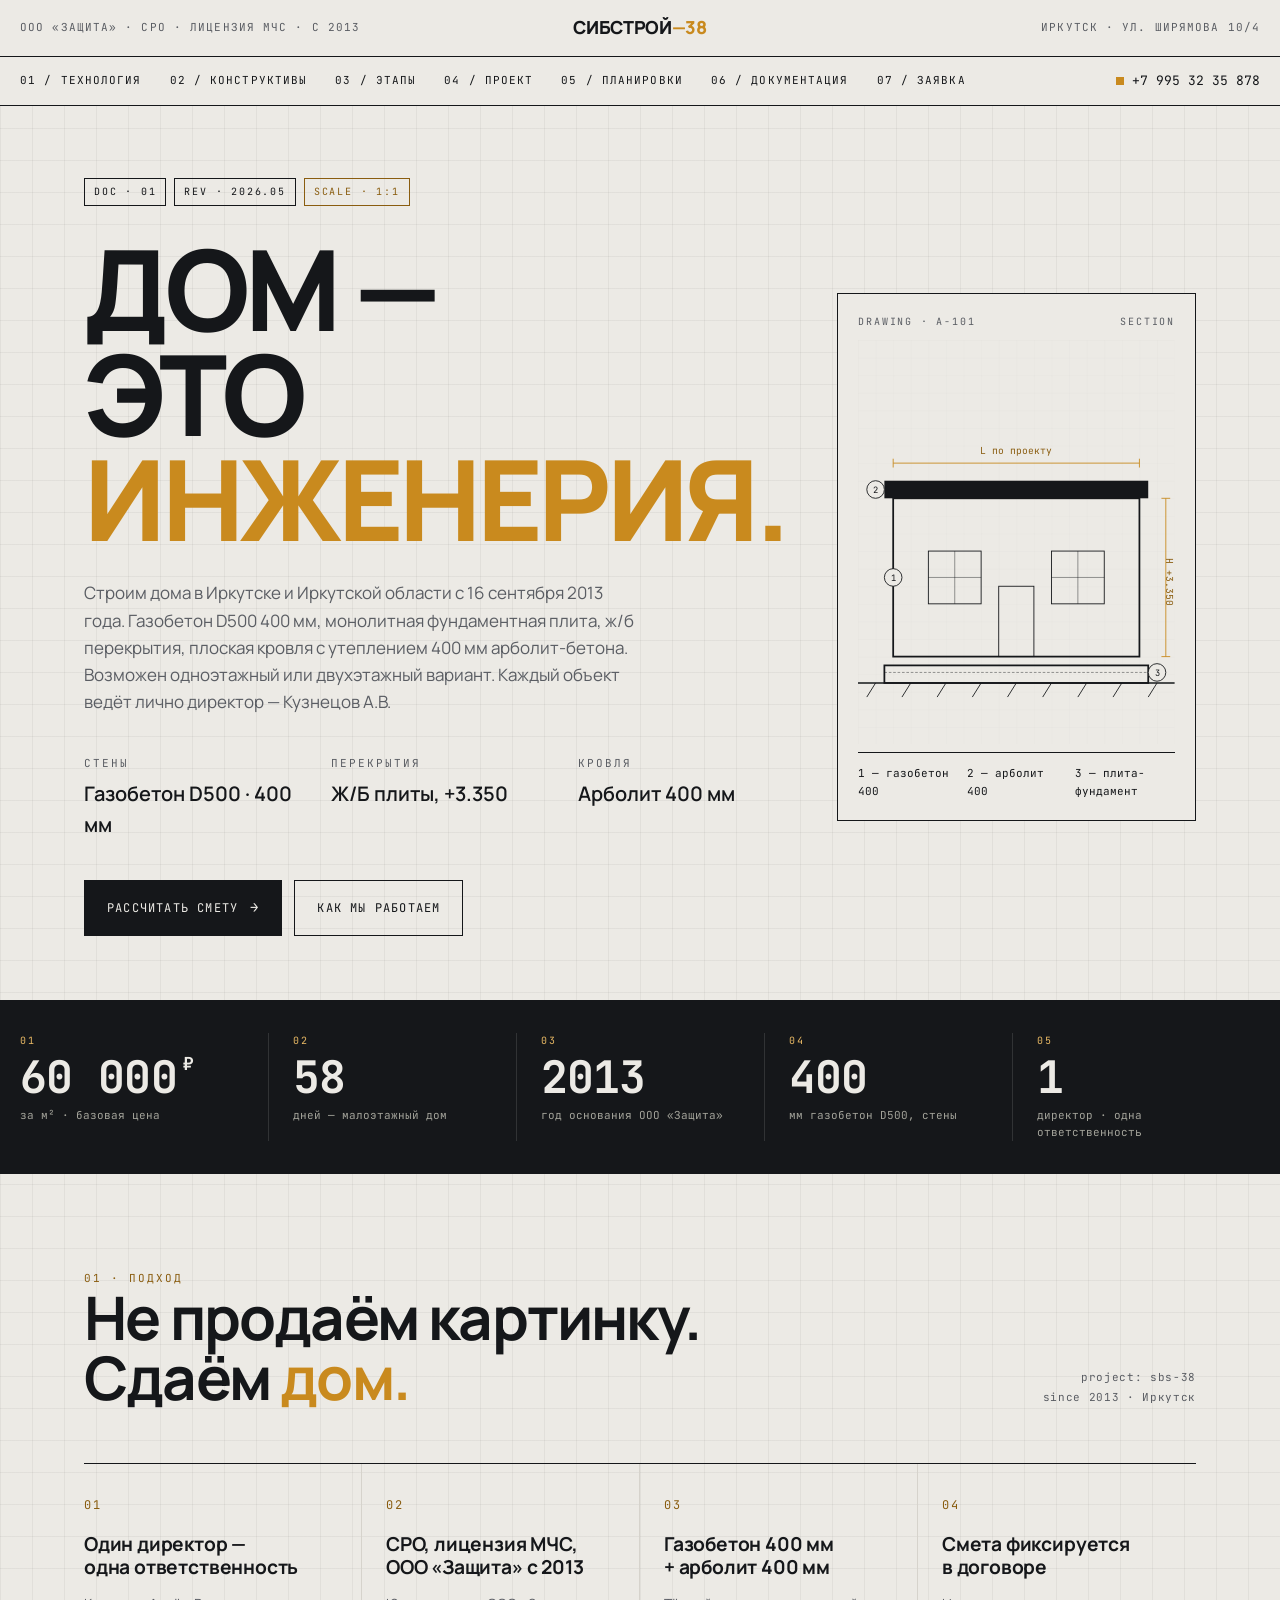
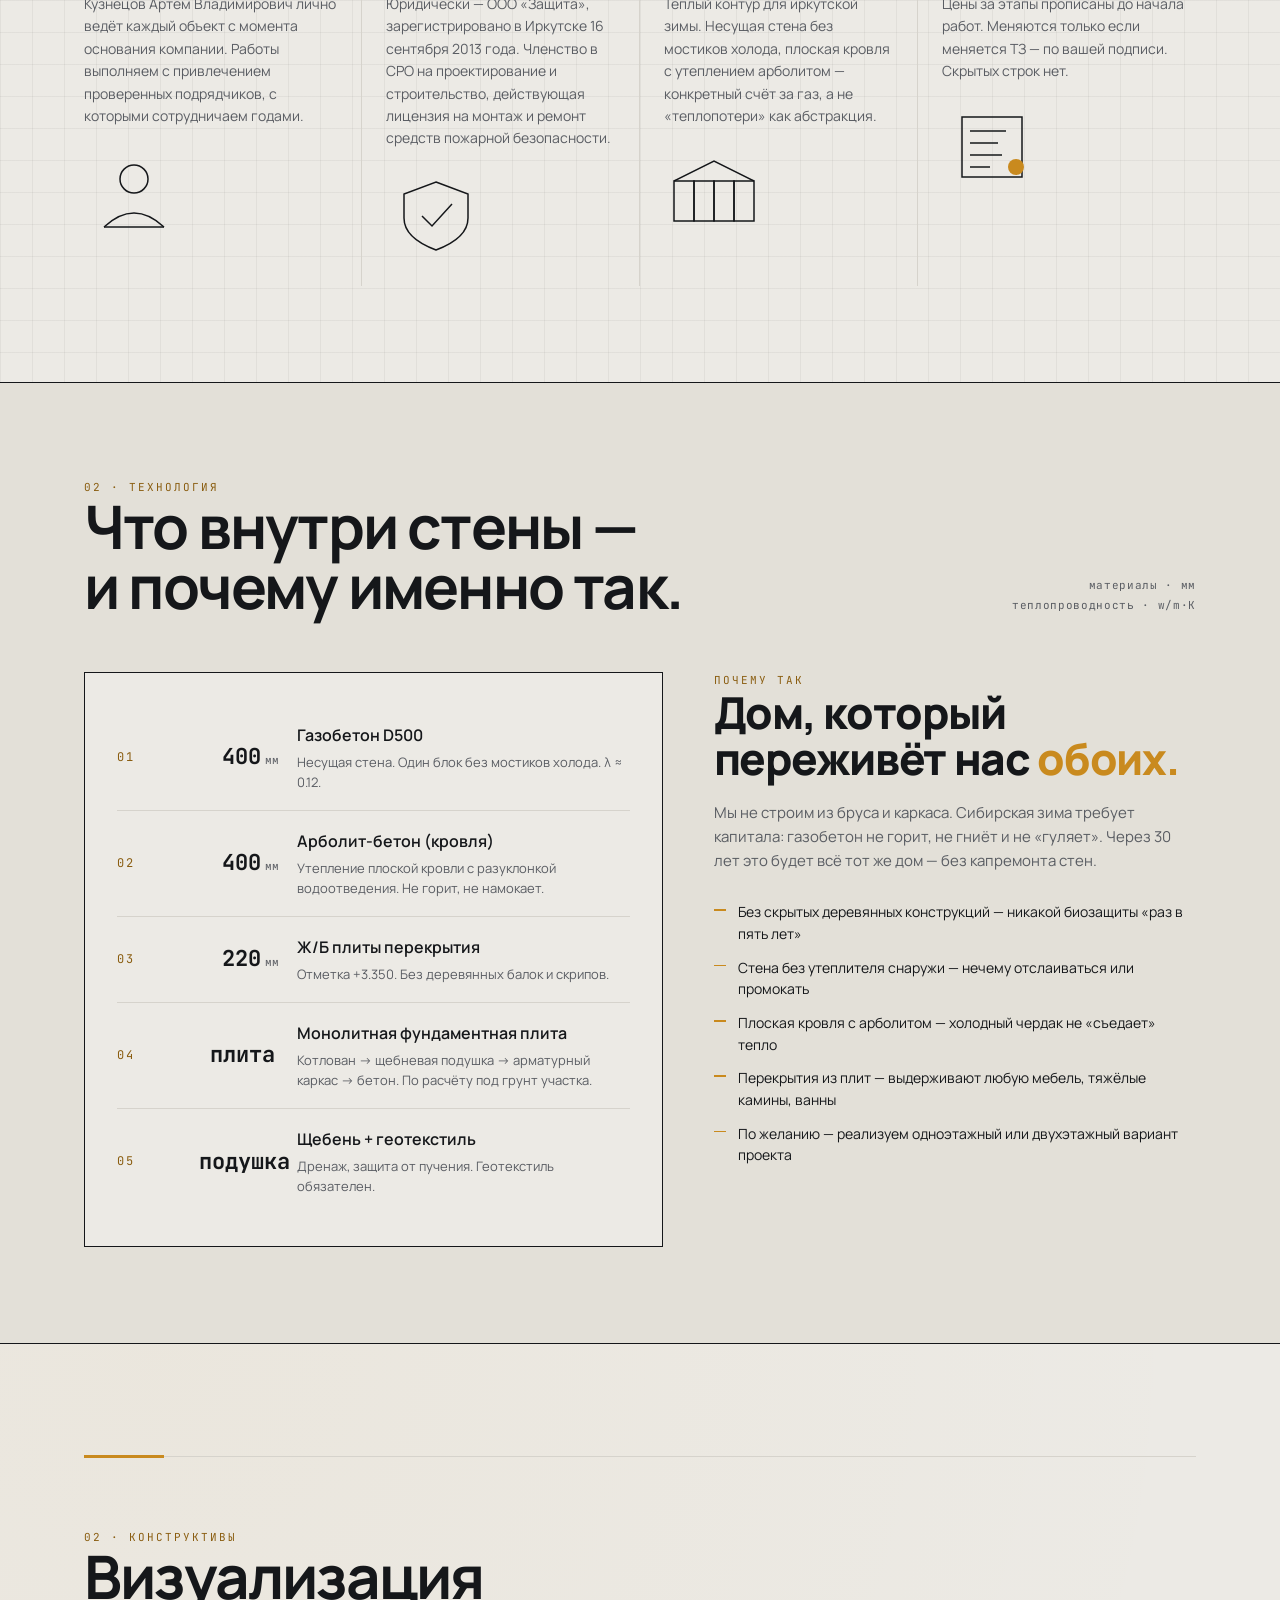
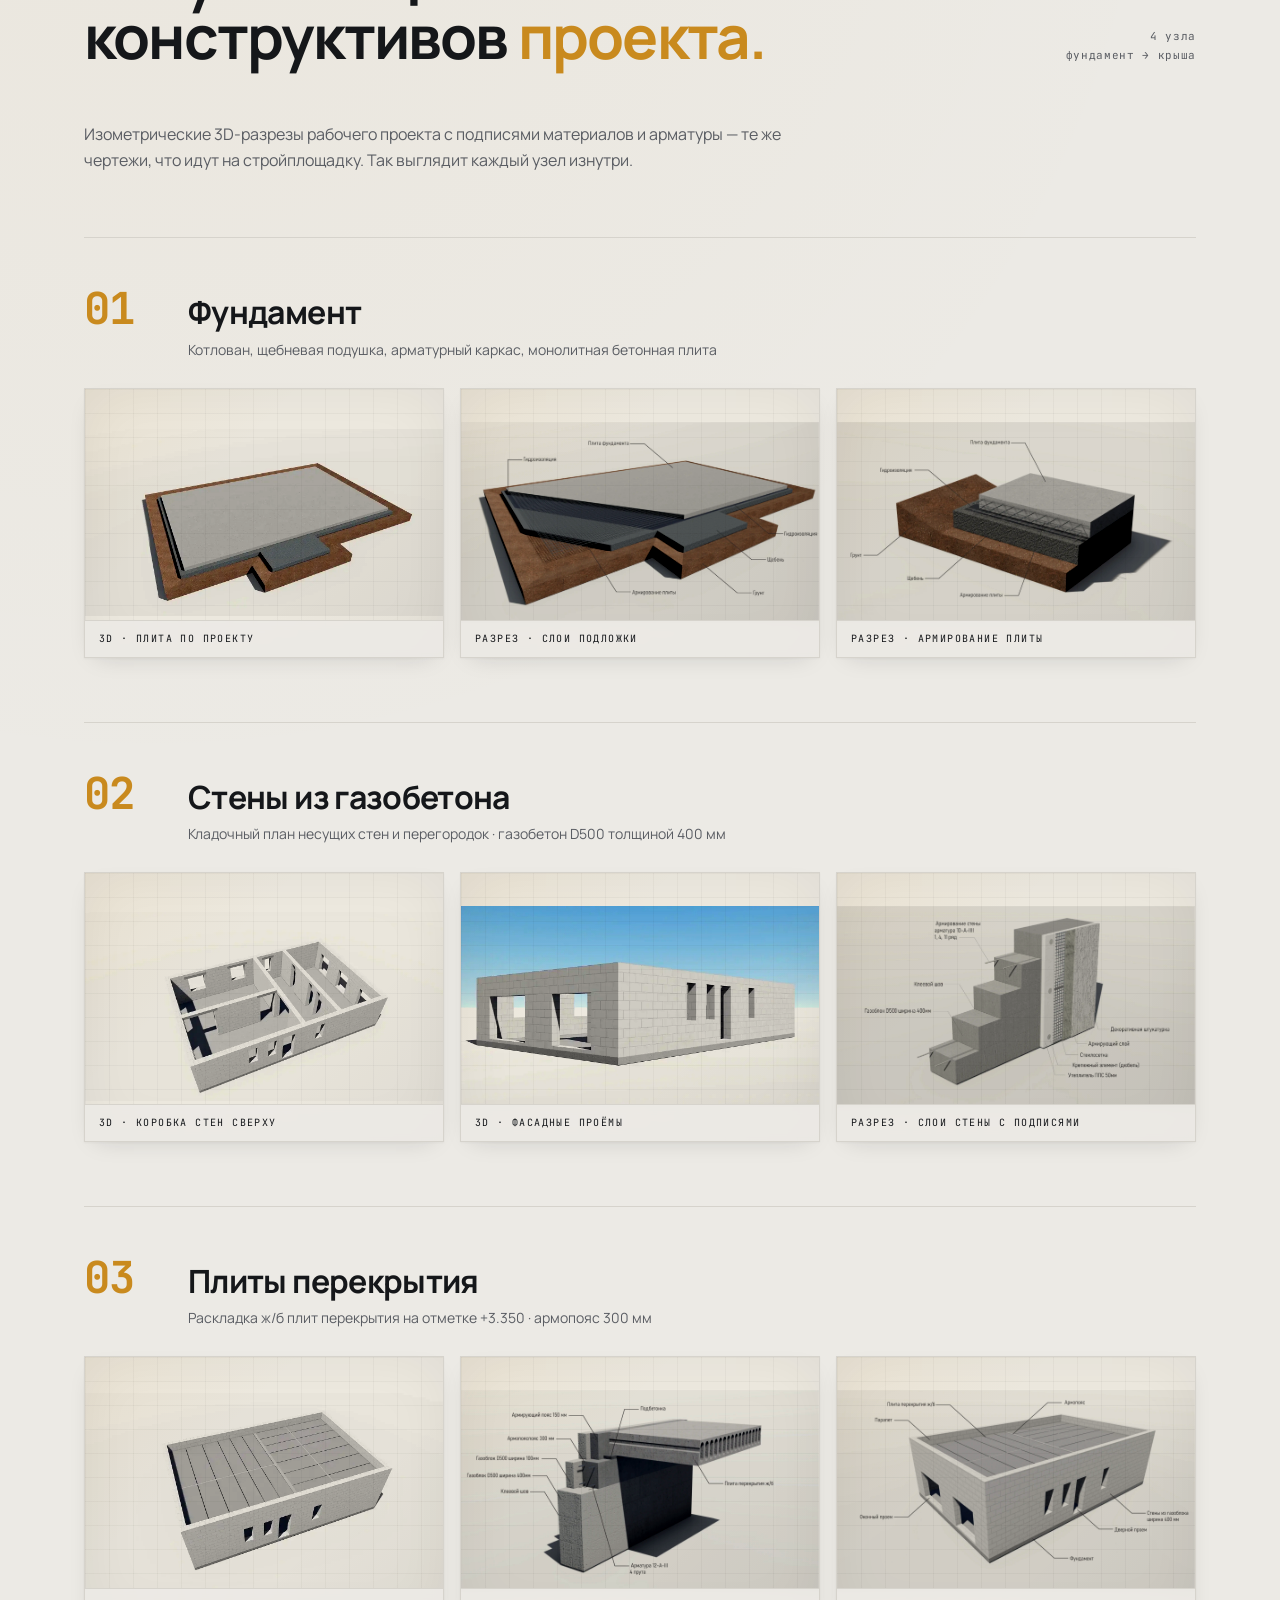
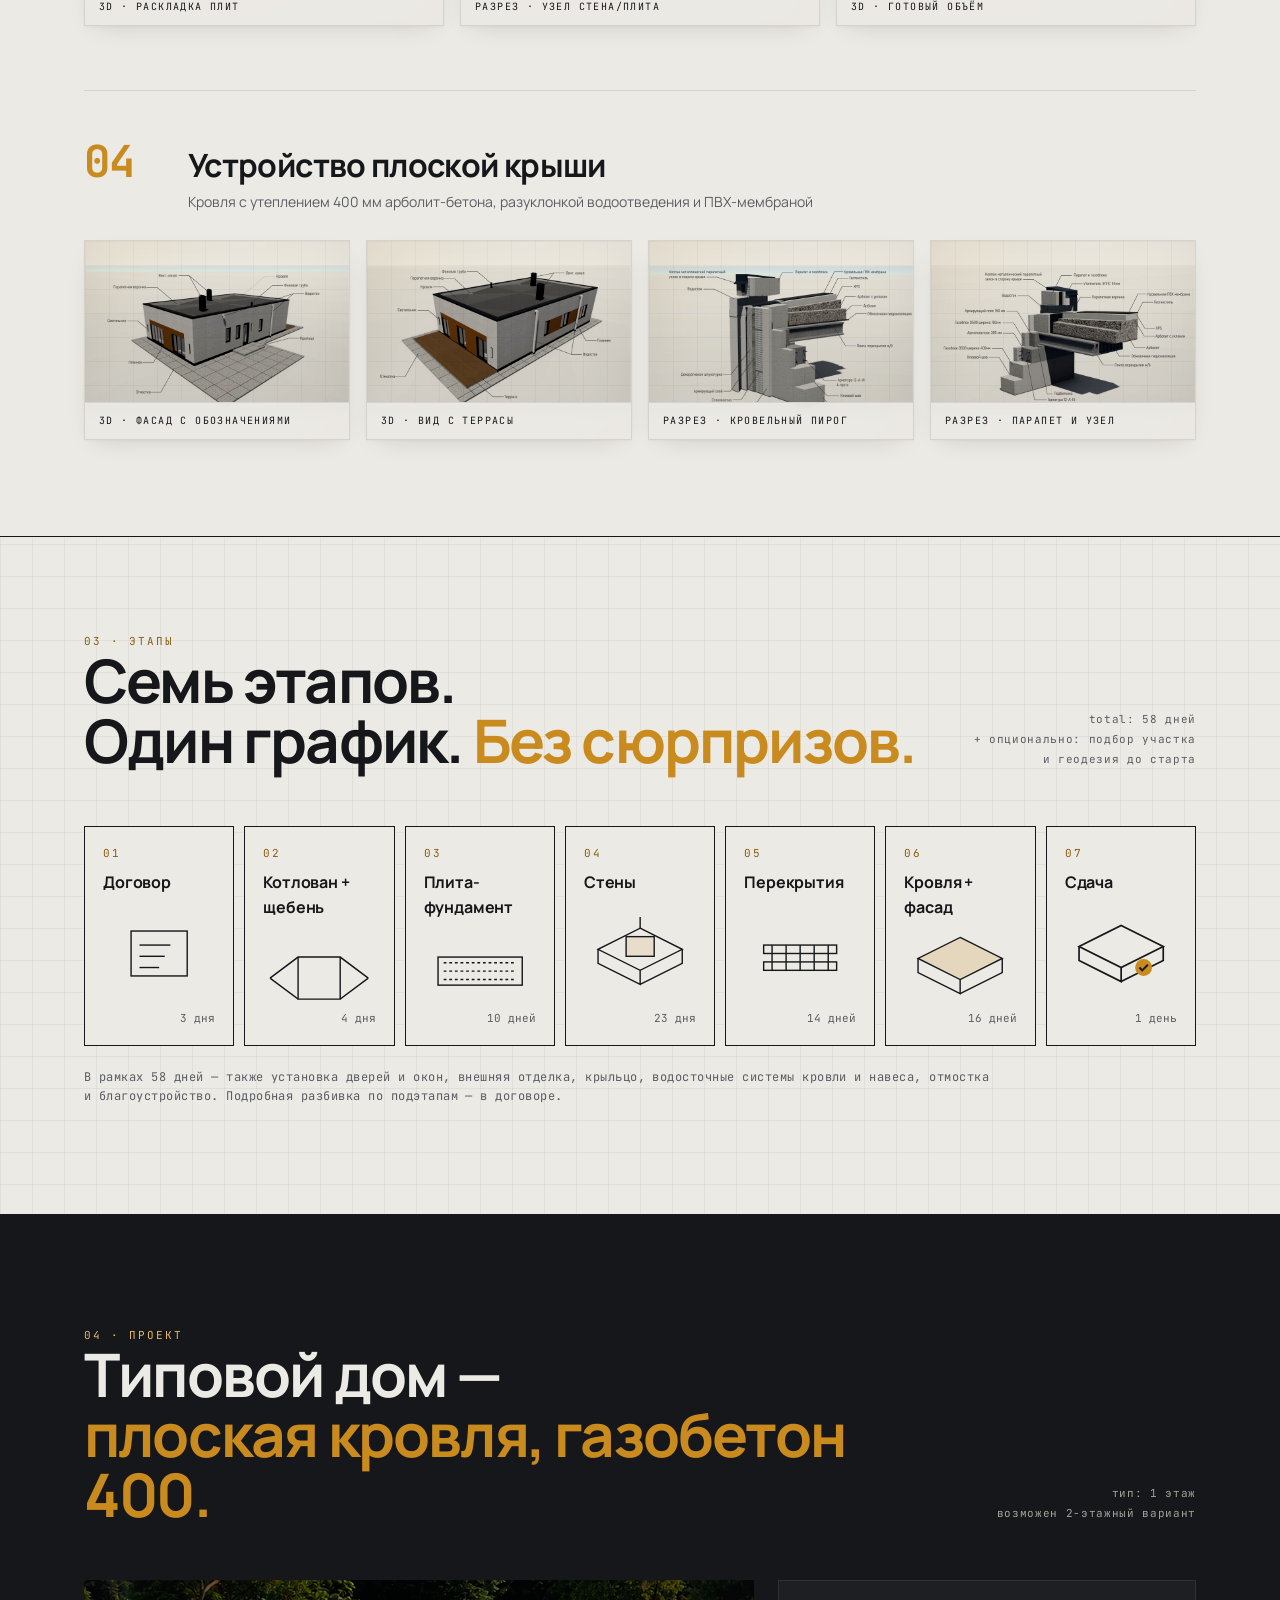
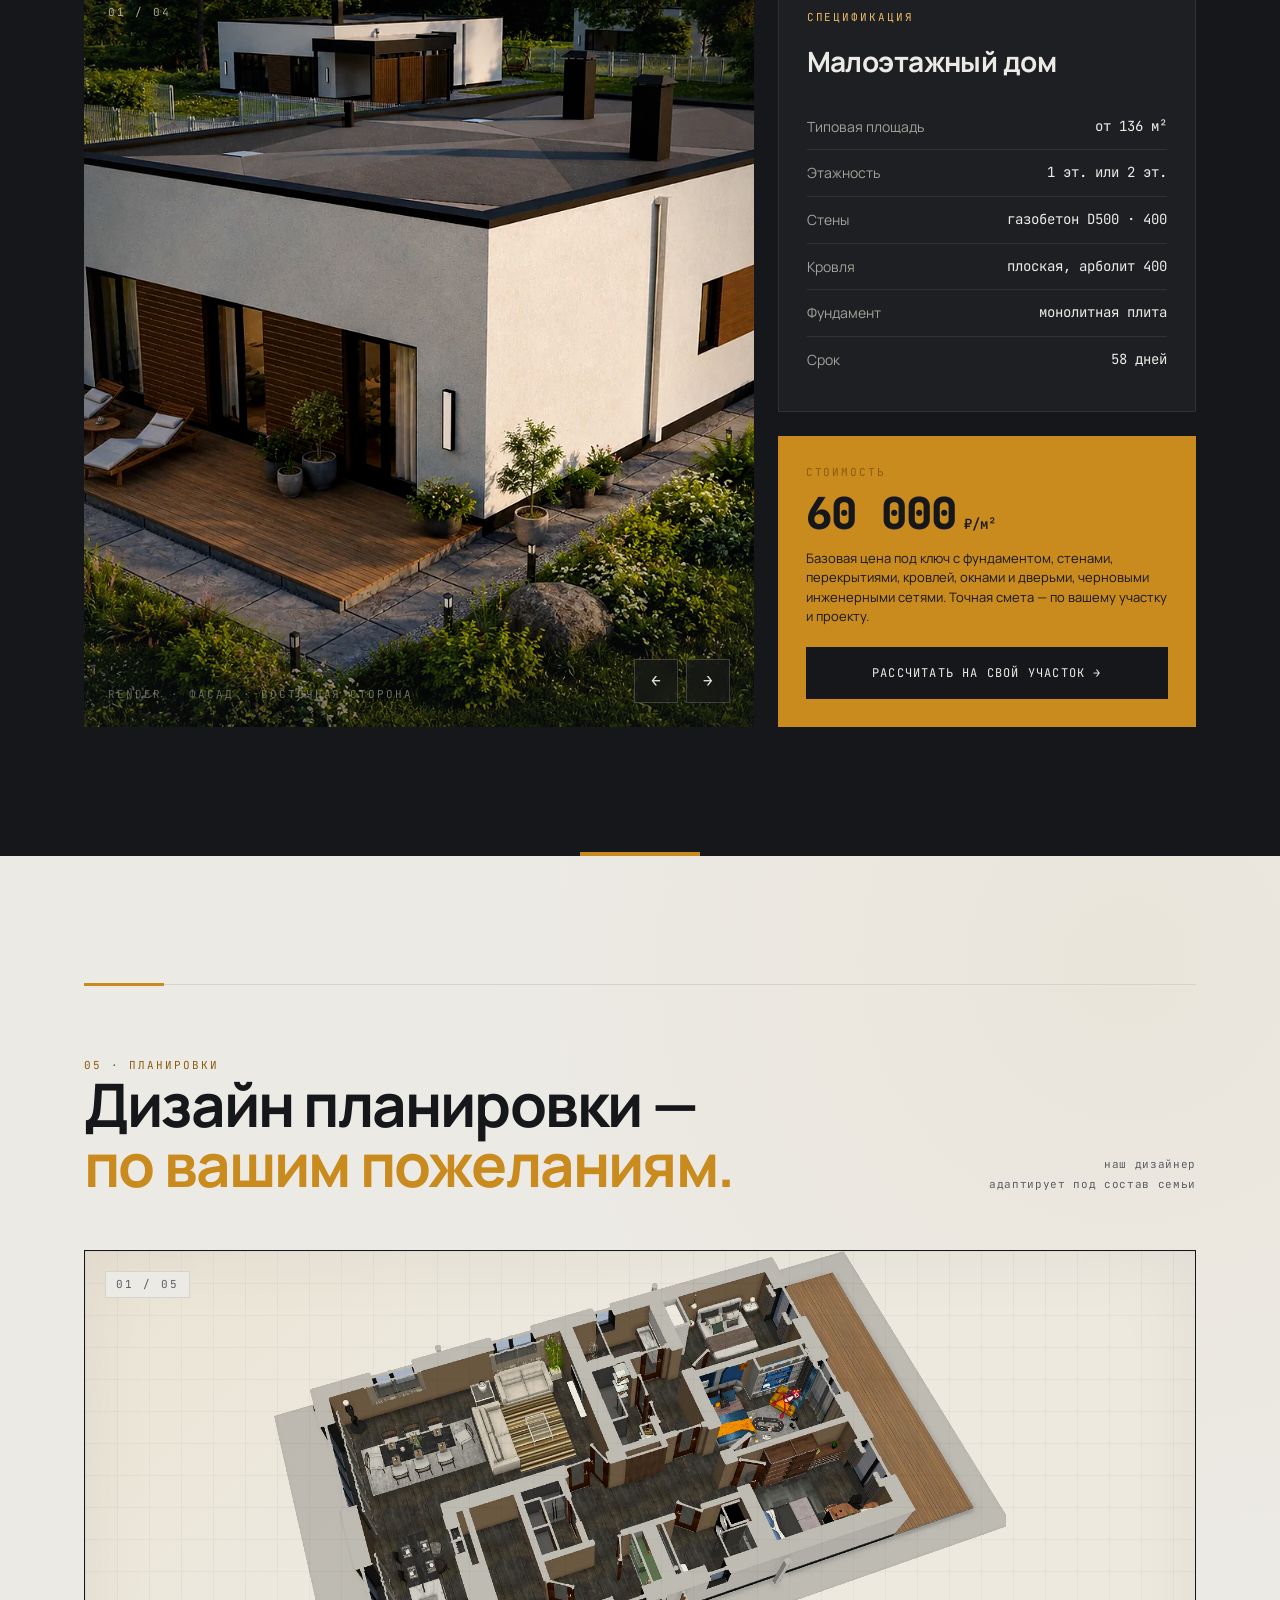
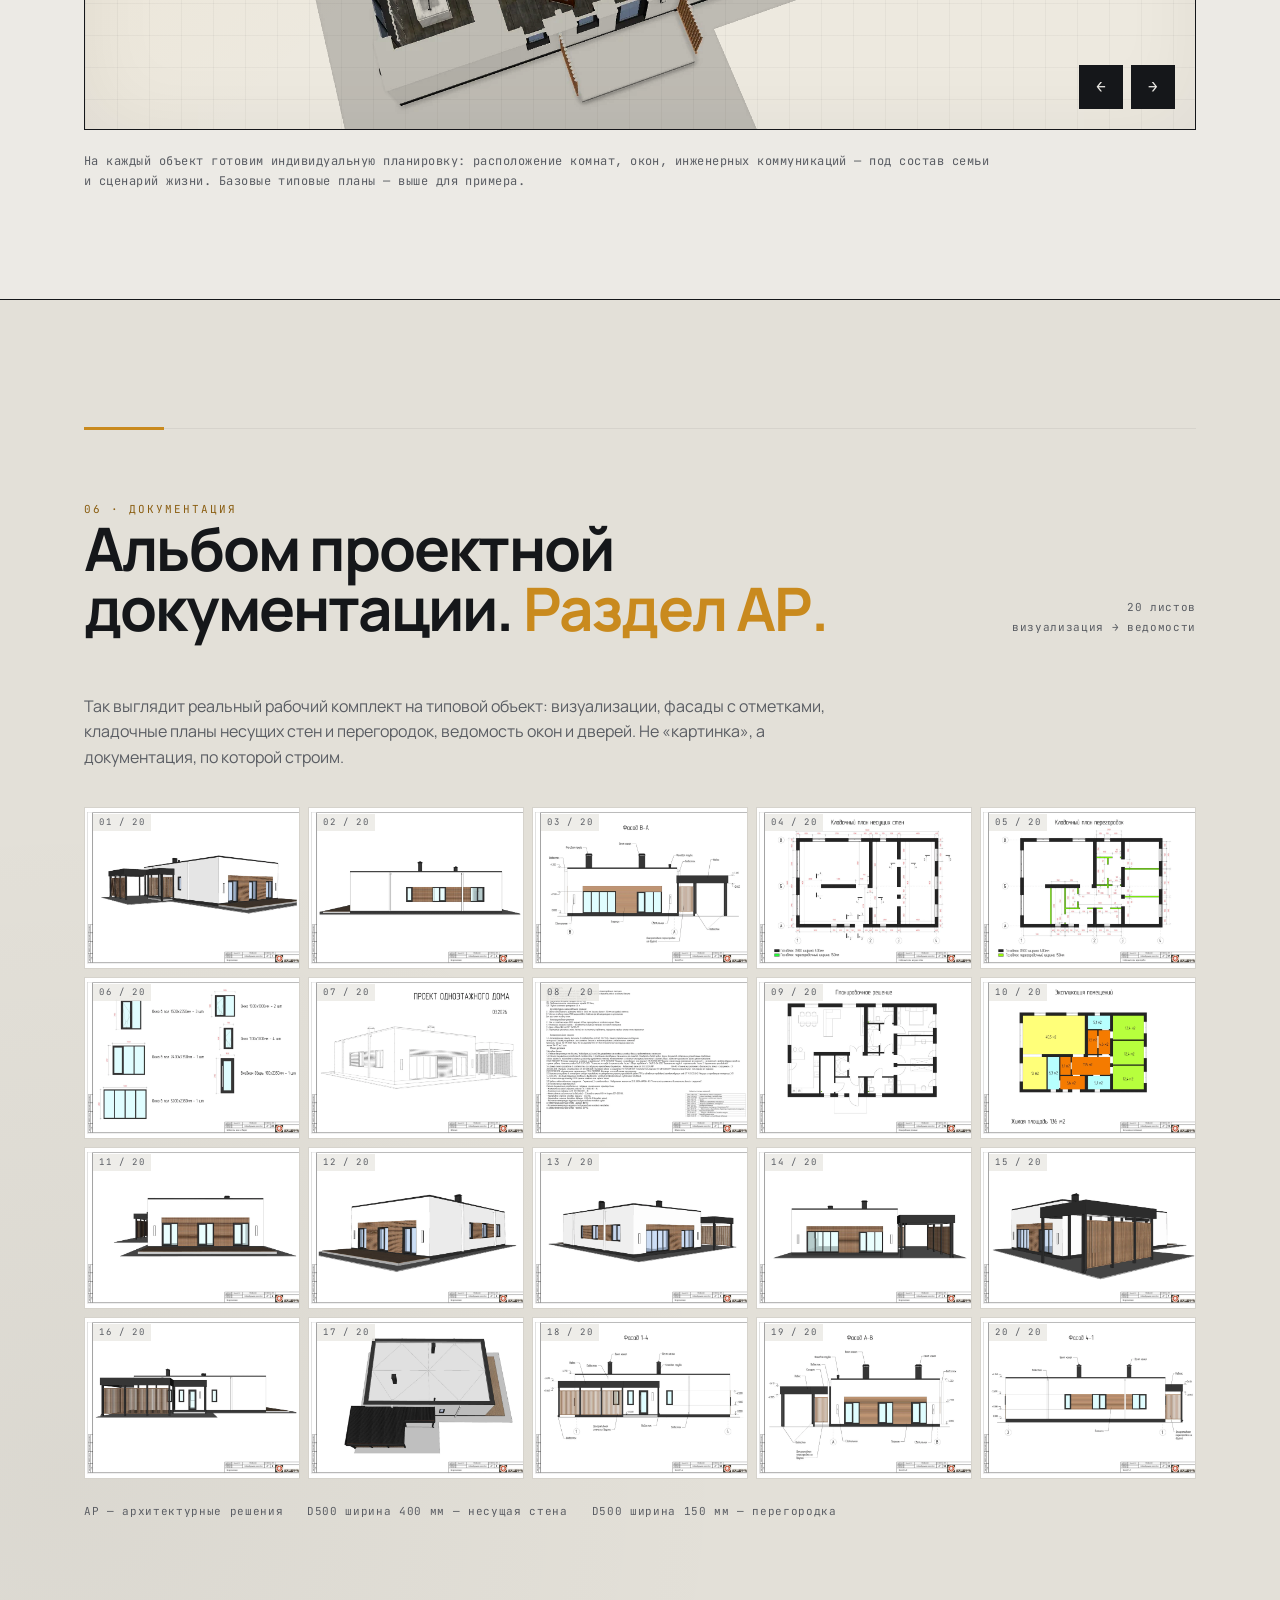
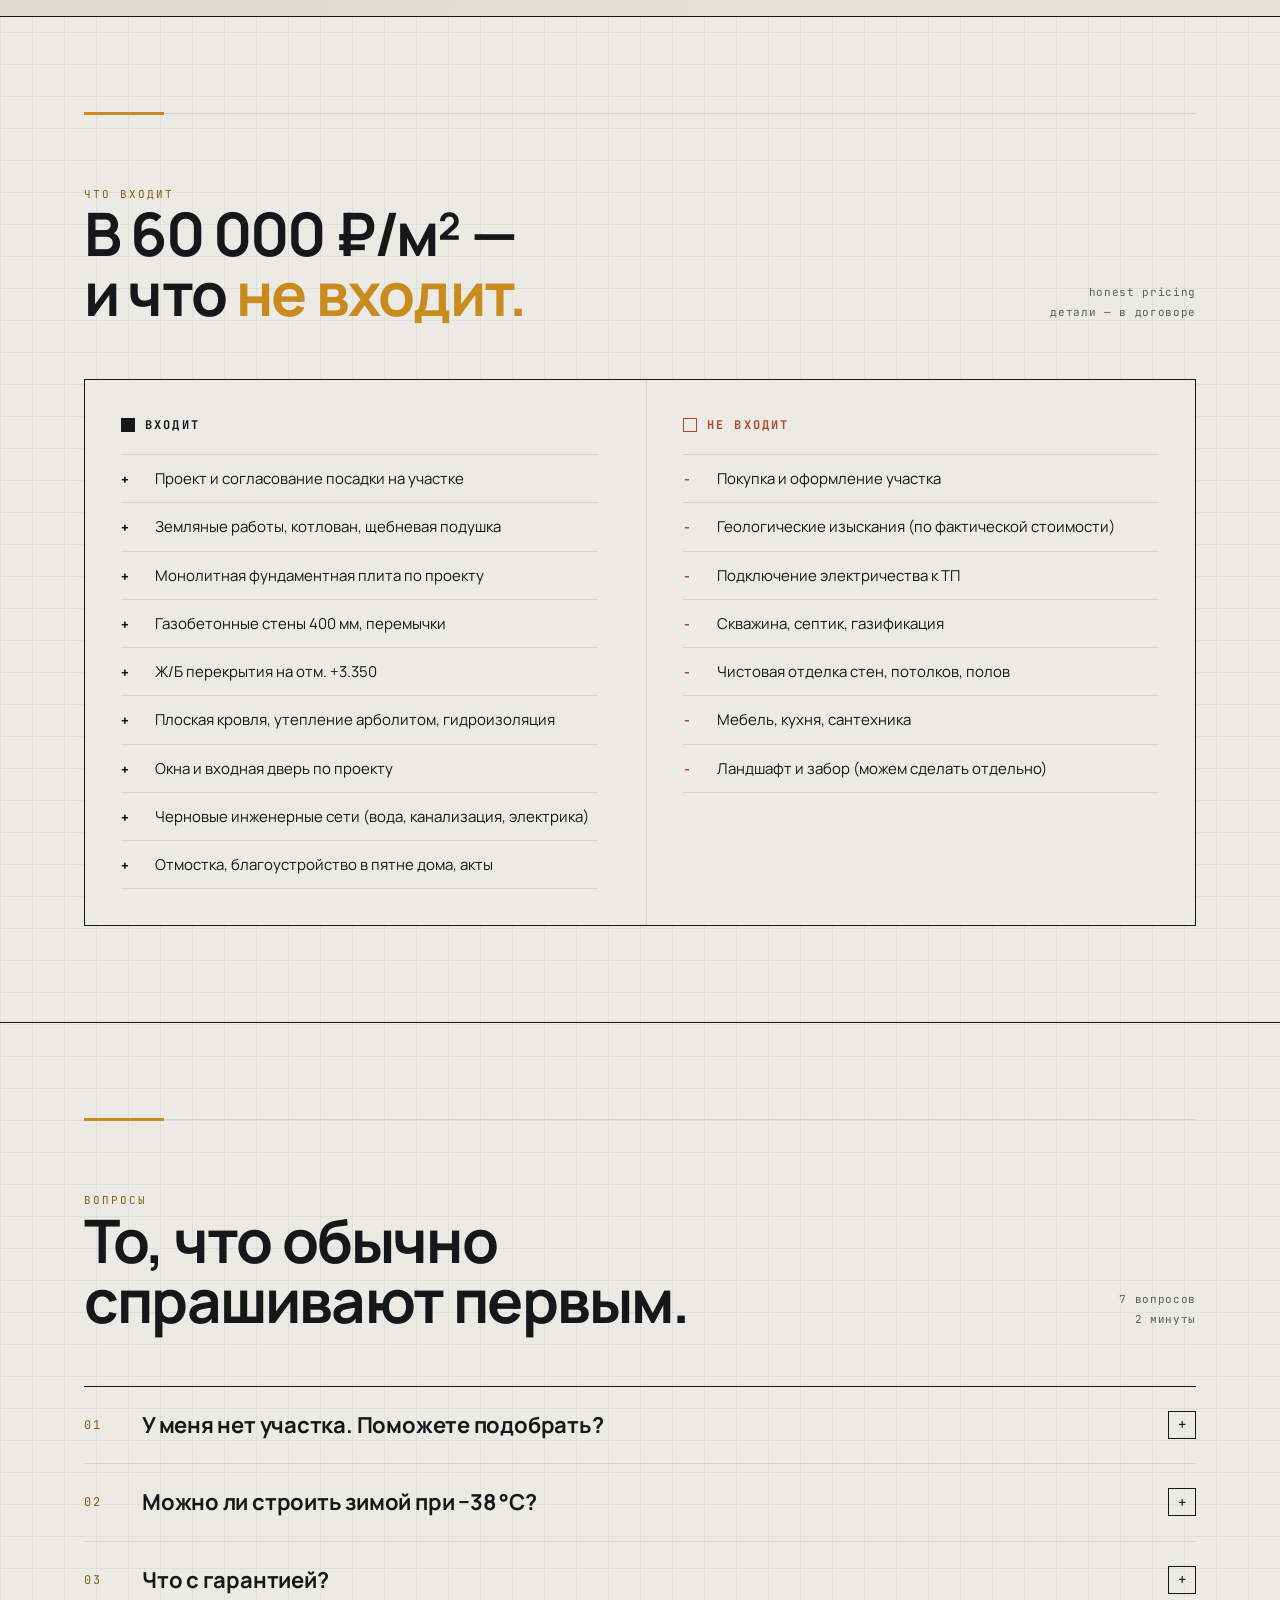
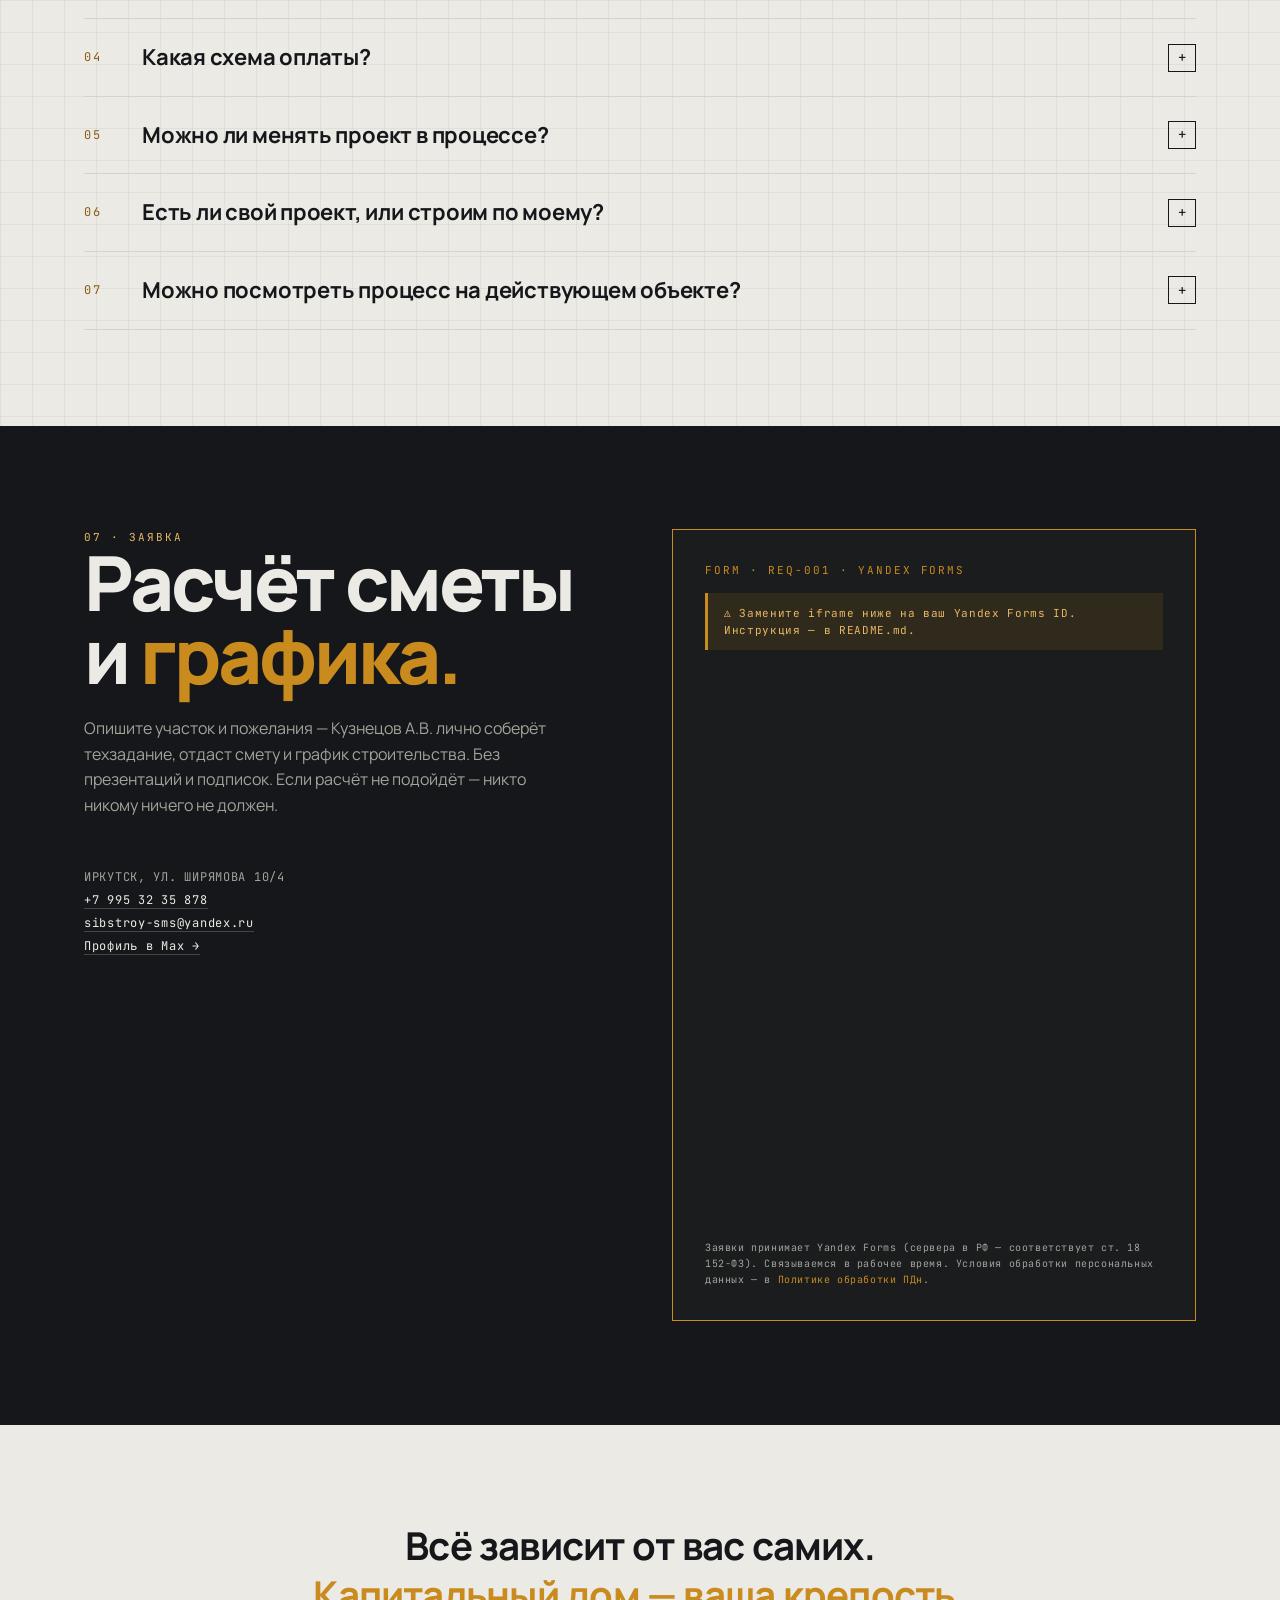
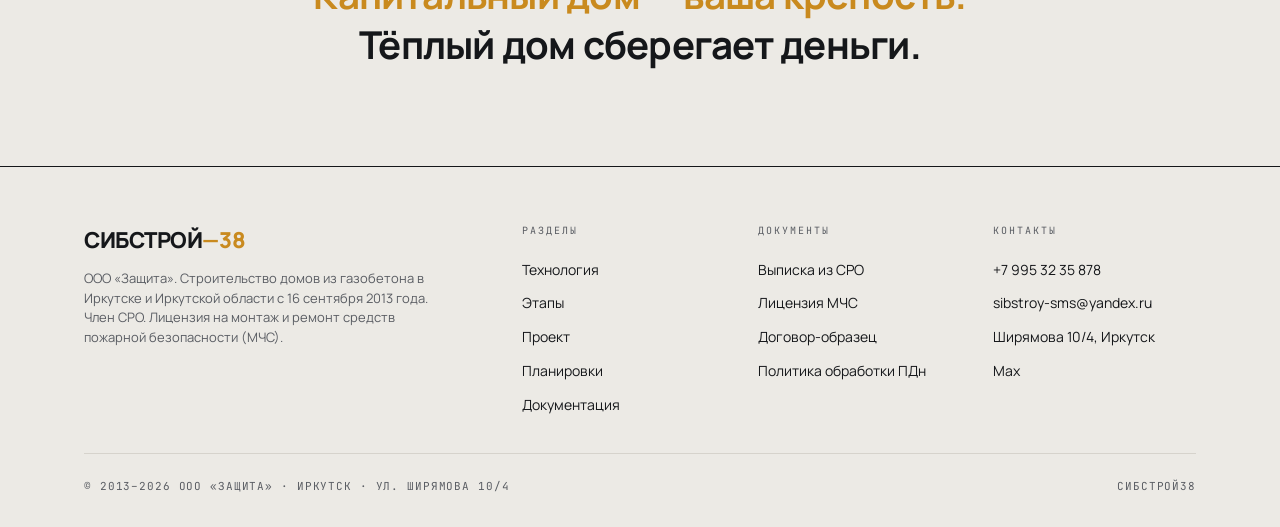
==== commit e71e4981: "Оптимизация изображений: ImageMagick → WebP (23 МБ → 4.1 МБ, -82%) Обработка через img-tools/process" ====
--- a/index.html
+++ b/index.html
@@ -352,15 +352,15 @@
       </div>
       <div class="construct-images grid-3">
         <figure>
-          <img loading="lazy" src="img/constructs/fnd-plate-3d.jpg" alt="Монолитная фундаментная плита, 3D-визуализация">
+          <img loading="lazy" src="img/constructs/fnd-plate-3d.webp" alt="Монолитная фундаментная плита, 3D-визуализация">
           <figcaption>3D · плита по проекту</figcaption>
         </figure>
         <figure>
-          <img loading="lazy" src="img/constructs/fnd-section-1.png" alt="Разрез фундаментной плиты: грунт, щебень, гидроизоляция, арматура, бетон">
+          <img loading="lazy" src="img/constructs/fnd-section-1.webp" alt="Разрез фундаментной плиты: грунт, щебень, гидроизоляция, арматура, бетон">
           <figcaption>разрез · слои подложки</figcaption>
         </figure>
         <figure>
-          <img loading="lazy" src="img/constructs/fnd-section-2.png" alt="Разрез фундаментной плиты, армирование">
+          <img loading="lazy" src="img/constructs/fnd-section-2.webp" alt="Разрез фундаментной плиты, армирование">
           <figcaption>разрез · армирование плиты</figcaption>
         </figure>
       </div>
@@ -377,15 +377,15 @@
       </div>
       <div class="construct-images grid-3">
         <figure>
-          <img loading="lazy" src="img/constructs/walls-box-top.jpg" alt="Коробка газобетонных стен с проёмами окон и дверей, 3D">
+          <img loading="lazy" src="img/constructs/walls-box-top.webp" alt="Коробка газобетонных стен с проёмами окон и дверей, 3D">
           <figcaption>3D · коробка стен сверху</figcaption>
         </figure>
         <figure>
-          <img loading="lazy" src="img/constructs/walls-box-side.jpg" alt="Газобетонная коробка дома вид сбоку с оконными проёмами">
+          <img loading="lazy" src="img/constructs/walls-box-side.webp" alt="Газобетонная коробка дома вид сбоку с оконными проёмами">
           <figcaption>3D · фасадные проёмы</figcaption>
         </figure>
         <figure>
-          <img loading="lazy" src="img/constructs/walls-section.png" alt="Разрез стены: газобетон D500 400мм, армирование, клеевой шов, утеплитель, штукатурка">
+          <img loading="lazy" src="img/constructs/walls-section.webp" alt="Разрез стены: газобетон D500 400мм, армирование, клеевой шов, утеплитель, штукатурка">
           <figcaption>разрез · слои стены с подписями</figcaption>
         </figure>
       </div>
@@ -402,15 +402,15 @@
       </div>
       <div class="construct-images grid-3">
         <figure>
-          <img loading="lazy" src="img/constructs/slabs-top-3d.jpg" alt="Уложенные ж/б плиты перекрытия на коробке стен, вид сверху">
+          <img loading="lazy" src="img/constructs/slabs-top-3d.webp" alt="Уложенные ж/б плиты перекрытия на коробке стен, вид сверху">
           <figcaption>3D · раскладка плит</figcaption>
         </figure>
         <figure>
-          <img loading="lazy" src="img/constructs/slabs-node.png" alt="Узел соединения плиты перекрытия со стеной: армопояс, арматура 12-А-III, газоблок D500">
+          <img loading="lazy" src="img/constructs/slabs-node.webp" alt="Узел соединения плиты перекрытия со стеной: армопояс, арматура 12-А-III, газоблок D500">
           <figcaption>разрез · узел стена/плита</figcaption>
         </figure>
         <figure>
-          <img loading="lazy" src="img/constructs/slabs-house-3d.png" alt="Объёмный вид дома с уложенным перекрытием и парапетом">
+          <img loading="lazy" src="img/constructs/slabs-house-3d.webp" alt="Объёмный вид дома с уложенным перекрытием и парапетом">
           <figcaption>3D · готовый объём</figcaption>
         </figure>
       </div>
@@ -427,19 +427,19 @@
       </div>
       <div class="construct-images grid-4">
         <figure>
-          <img loading="lazy" src="img/constructs/roof-1.png" alt="Дом с плоской кровлей в 3D с подписями: парапетная воронка, вентканал, фановая труба, водосток, светильник, планкен, отмостка, крыльцо">
+          <img loading="lazy" src="img/constructs/roof-1.webp" alt="Дом с плоской кровлей в 3D с подписями: парапетная воронка, вентканал, фановая труба, водосток, светильник, планкен, отмостка, крыльцо">
           <figcaption>3D · фасад с обозначениями</figcaption>
         </figure>
         <figure>
-          <img loading="lazy" src="img/constructs/roof-4.png" alt="Дом с плоской кровлей, другой ракурс">
+          <img loading="lazy" src="img/constructs/roof-4.webp" alt="Дом с плоской кровлей, другой ракурс">
           <figcaption>3D · вид с террасы</figcaption>
         </figure>
         <figure>
-          <img loading="lazy" src="img/constructs/roof-2.png" alt="Разрез кровли: ПВХ-мембрана, геотекстиль, XPS, арболит с уклоном, плита перекрытия">
+          <img loading="lazy" src="img/constructs/roof-2.webp" alt="Разрез кровли: ПВХ-мембрана, геотекстиль, XPS, арболит с уклоном, плита перекрытия">
           <figcaption>разрез · кровельный пирог</figcaption>
         </figure>
         <figure>
-          <img loading="lazy" src="img/constructs/roof-3.png" alt="Разрез парапета: армирующий пояс, газоблок D500, армопескобетон 300мм">
+          <img loading="lazy" src="img/constructs/roof-3.webp" alt="Разрез парапета: армирующий пояс, газоблок D500, армопескобетон 300мм">
           <figcaption>разрез · парапет и узел</figcaption>
         </figure>
       </div>
@@ -594,16 +594,16 @@
       <div class="gallery" data-gallery="renders" data-total="4">
         <div class="gallery-counter">01 / 04</div>
 
-        <div class="gallery-slide active" style="background-image: url('img/renders/render-1.png');">
+        <div class="gallery-slide active" style="background-image: url('img/renders/render-1.webp');">
           <div class="caption">render · фасад · восточная сторона</div>
         </div>
-        <div class="gallery-slide" style="background-image: url('img/renders/render-2.png');">
+        <div class="gallery-slide" style="background-image: url('img/renders/render-2.webp');">
           <div class="caption">render · фасад · общий вид</div>
         </div>
-        <div class="gallery-slide" style="background-image: url('img/renders/render-3.png');">
+        <div class="gallery-slide" style="background-image: url('img/renders/render-3.webp');">
           <div class="caption">render · фасад · вечерний свет</div>
         </div>
-        <div class="gallery-slide" style="background-image: url('img/renders/hero.png');">
+        <div class="gallery-slide" style="background-image: url('img/renders/hero.webp');">
           <div class="caption">render · варианты посадки на участке</div>
         </div>
 
@@ -655,11 +655,11 @@
     <div class="plans-gallery" data-gallery="plans" data-total="5">
       <div class="plans-counter">01 / 05</div>
 
-      <div class="plans-slide active" style="background-image: url('img/plans/plan-1.png');"></div>
-      <div class="plans-slide" style="background-image: url('img/plans/plan-2.png');"></div>
-      <div class="plans-slide" style="background-image: url('img/plans/plan-3.png');"></div>
-      <div class="plans-slide" style="background-image: url('img/plans/plan-4.png');"></div>
-      <div class="plans-slide" style="background-image: url('img/plans/plan-5.png');"></div>
+      <div class="plans-slide active" style="background-image: url('img/plans/plan-1.webp');"></div>
+      <div class="plans-slide" style="background-image: url('img/plans/plan-2.webp');"></div>
+      <div class="plans-slide" style="background-image: url('img/plans/plan-3.webp');"></div>
+      <div class="plans-slide" style="background-image: url('img/plans/plan-4.webp');"></div>
+      <div class="plans-slide" style="background-image: url('img/plans/plan-5.webp');"></div>
 
       <div class="plans-controls">
         <button class="prev" aria-label="Предыдущая планировка">←</button>
--- a/styles.css
+++ b/styles.css
@@ -532,14 +532,27 @@
 .gallery-slide {
   position: absolute; inset: 0;
   opacity: 0;
-  transition: opacity .5s ease;
+  transition: opacity .5s ease, filter .5s ease;
   background-size: cover;
   background-position: center;
   display: flex;
   align-items: flex-end;
   padding: 24px;
+  /* Подкручиваем фотореалистичные рендеры: контраст + насыщенность + тёплый сдвиг */
+  filter: contrast(1.08) saturate(1.18) brightness(1.02);
 }
 .gallery-slide.active { opacity: 1; }
+/* Тонкая виньетка по периметру тёмной секции — фокус на центре кадра */
+.gallery::after {
+  content: "";
+  position: absolute; inset: 0;
+  pointer-events: none;
+  background:
+    radial-gradient(ellipse at center, transparent 50%, rgba(15, 17, 20, 0.35) 100%),
+    linear-gradient(180deg, transparent 70%, rgba(15, 17, 20, 0.4) 100%);
+  z-index: 1;
+}
+.gallery-controls, .gallery-counter, .gallery-slide .caption { z-index: 2; }
 .gallery-slide .caption {
   font-family: var(--font-mono);
   font-size: 11px;
@@ -682,22 +695,46 @@
 .construct-images figure {
   margin: 0;
   position: relative;
-  background: var(--paper-deep);
   border: 1px solid var(--paper-line);
   overflow: hidden;
   aspect-ratio: 4 / 3;
   display: flex;
   flex-direction: column;
+  /* Тёплая «бумажная» подложка с тонкой чертёжной сеткой — изометрия ложится на неё через mix-blend-mode и становится из «скриншота» «листом презентации» */
+  background-color: #ede9df;
+  background-image:
+    linear-gradient(135deg, rgba(201, 138, 30, 0.06) 0%, transparent 35%, transparent 65%, rgba(21, 23, 26, 0.04) 100%),
+    linear-gradient(rgba(21, 23, 26, 0.035) 1px, transparent 1px),
+    linear-gradient(90deg, rgba(21, 23, 26, 0.035) 1px, transparent 1px);
+  background-size: 100% 100%, 24px 24px, 24px 24px;
+  box-shadow:
+    inset 0 0 60px rgba(21, 23, 26, 0.06),
+    0 1px 2px rgba(21, 23, 26, 0.04),
+    0 8px 24px -12px rgba(21, 23, 26, 0.18);
+  transition: box-shadow .3s ease, transform .3s ease;
+}
+.construct-images figure:hover {
+  box-shadow:
+    inset 0 0 60px rgba(21, 23, 26, 0.04),
+    0 1px 2px rgba(21, 23, 26, 0.06),
+    0 16px 36px -14px rgba(21, 23, 26, 0.32);
+  transform: translateY(-2px);
 }
 .construct-images img {
   width: 100%;
   height: 100%;
   object-fit: contain;
-  background: linear-gradient(135deg, #f4f2ec 0%, #e8e5dd 100%);
   display: block;
-  transition: transform .4s ease;
-}
-.construct-images figure:hover img { transform: scale(1.03); }
+  /* Multiply: серый/белый фон скриншота пропадает, изометрия "впитывается" в тёплую подложку.
+     filter: усиление контраста и насыщенности оживляет блёклый рендер. */
+  mix-blend-mode: multiply;
+  filter: contrast(1.18) saturate(1.25) brightness(1.04);
+  transition: transform .4s ease, filter .3s ease;
+}
+.construct-images figure:hover img {
+  transform: scale(1.04);
+  filter: contrast(1.22) saturate(1.35) brightness(1.06);
+}
 .construct-images figcaption {
   position: absolute;
   bottom: 0; left: 0; right: 0;
@@ -751,10 +788,17 @@
 }
 .plans-gallery {
   position: relative;
-  background: var(--paper);
   border: 1.5px solid var(--ink);
   min-height: 480px;
   overflow: hidden;
+  /* Тёплая подложка с чертёжной сеткой — серый фон 3D-плана не контрастирует с белым, а ложится на бумагу */
+  background-color: #ede9df;
+  background-image:
+    linear-gradient(135deg, rgba(201, 138, 30, 0.05) 0%, transparent 40%),
+    linear-gradient(rgba(21, 23, 26, 0.04) 1px, transparent 1px),
+    linear-gradient(90deg, rgba(21, 23, 26, 0.04) 1px, transparent 1px);
+  background-size: 100% 100%, 32px 32px, 32px 32px;
+  box-shadow: inset 0 0 80px rgba(21, 23, 26, 0.06);
 }
 .plans-slide {
   position: absolute; inset: 0;
@@ -763,7 +807,9 @@
   background-size: contain;
   background-position: center;
   background-repeat: no-repeat;
-  background-color: var(--paper);
+  /* Без фона — multiply поверх .plans-gallery подложки */
+  mix-blend-mode: multiply;
+  filter: contrast(1.12) saturate(1.2) brightness(1.03);
 }
 .plans-slide.active { opacity: 1; }
 .plans-controls {
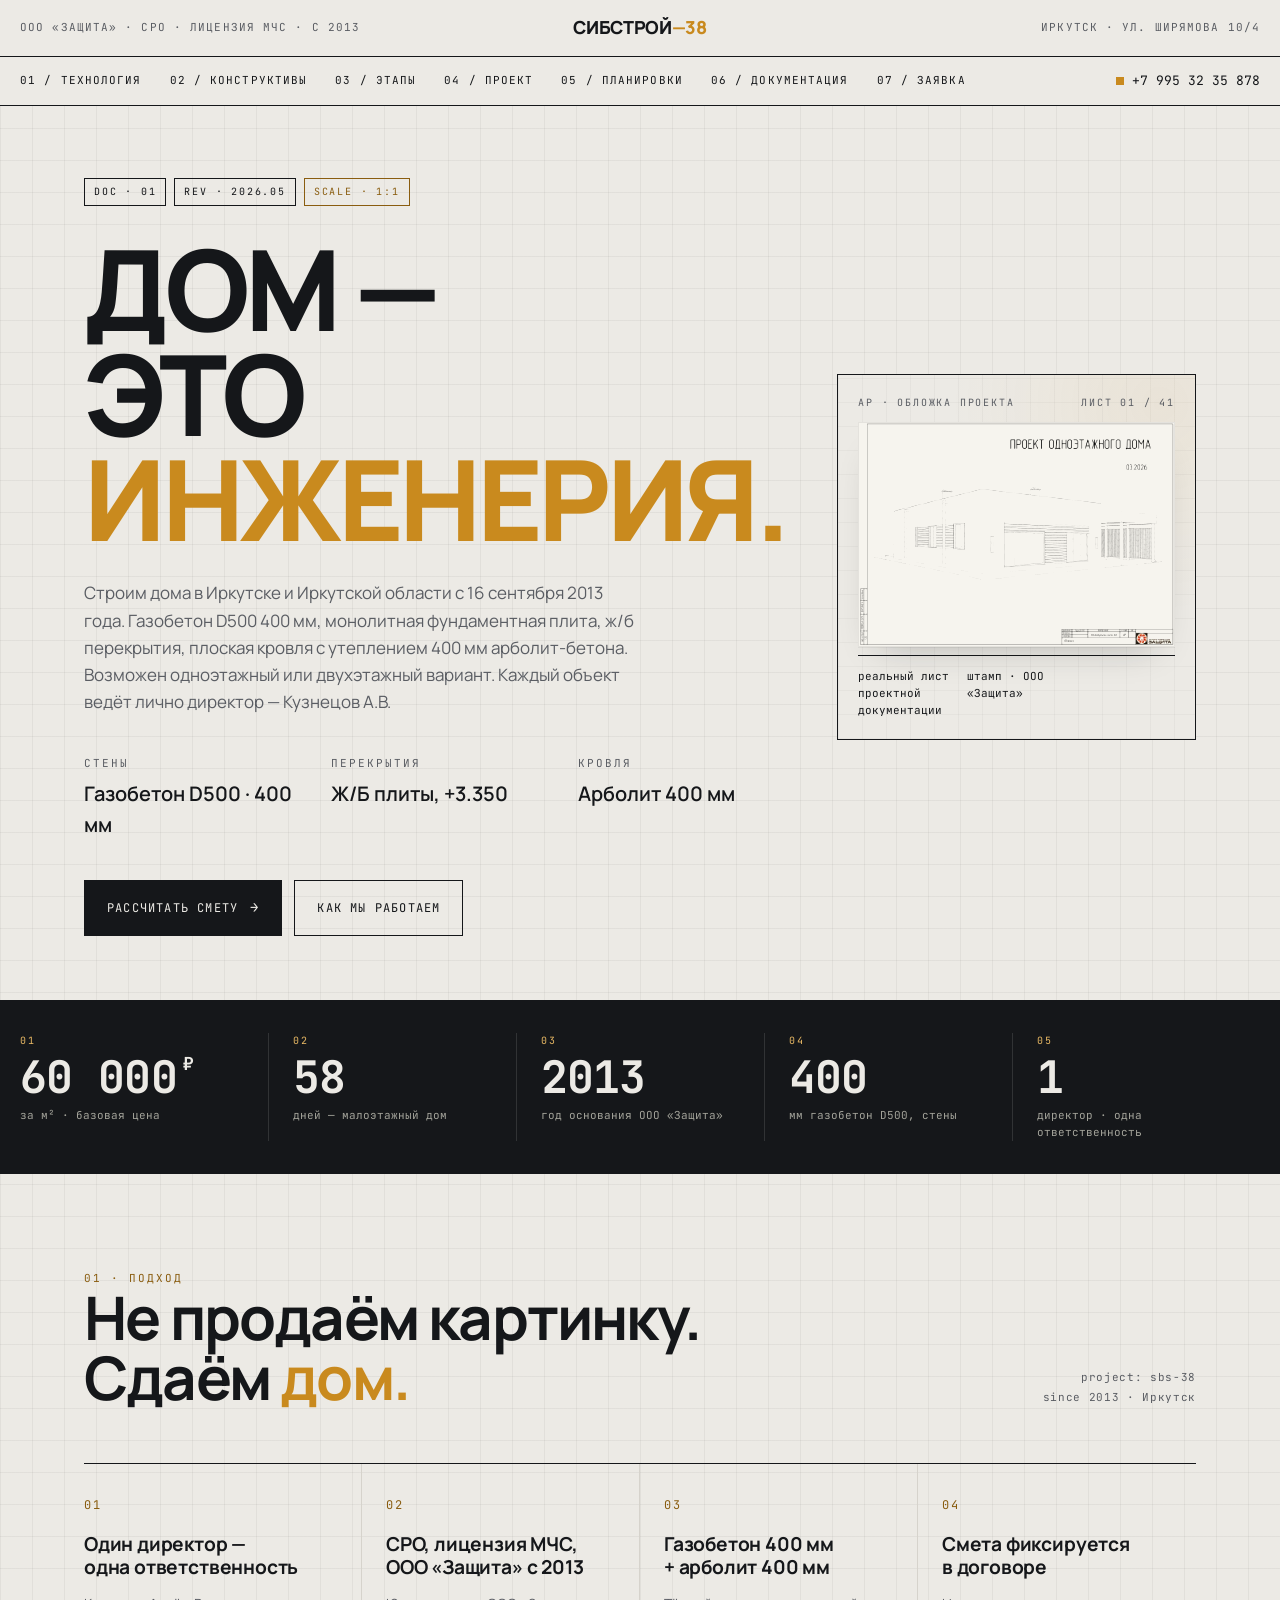
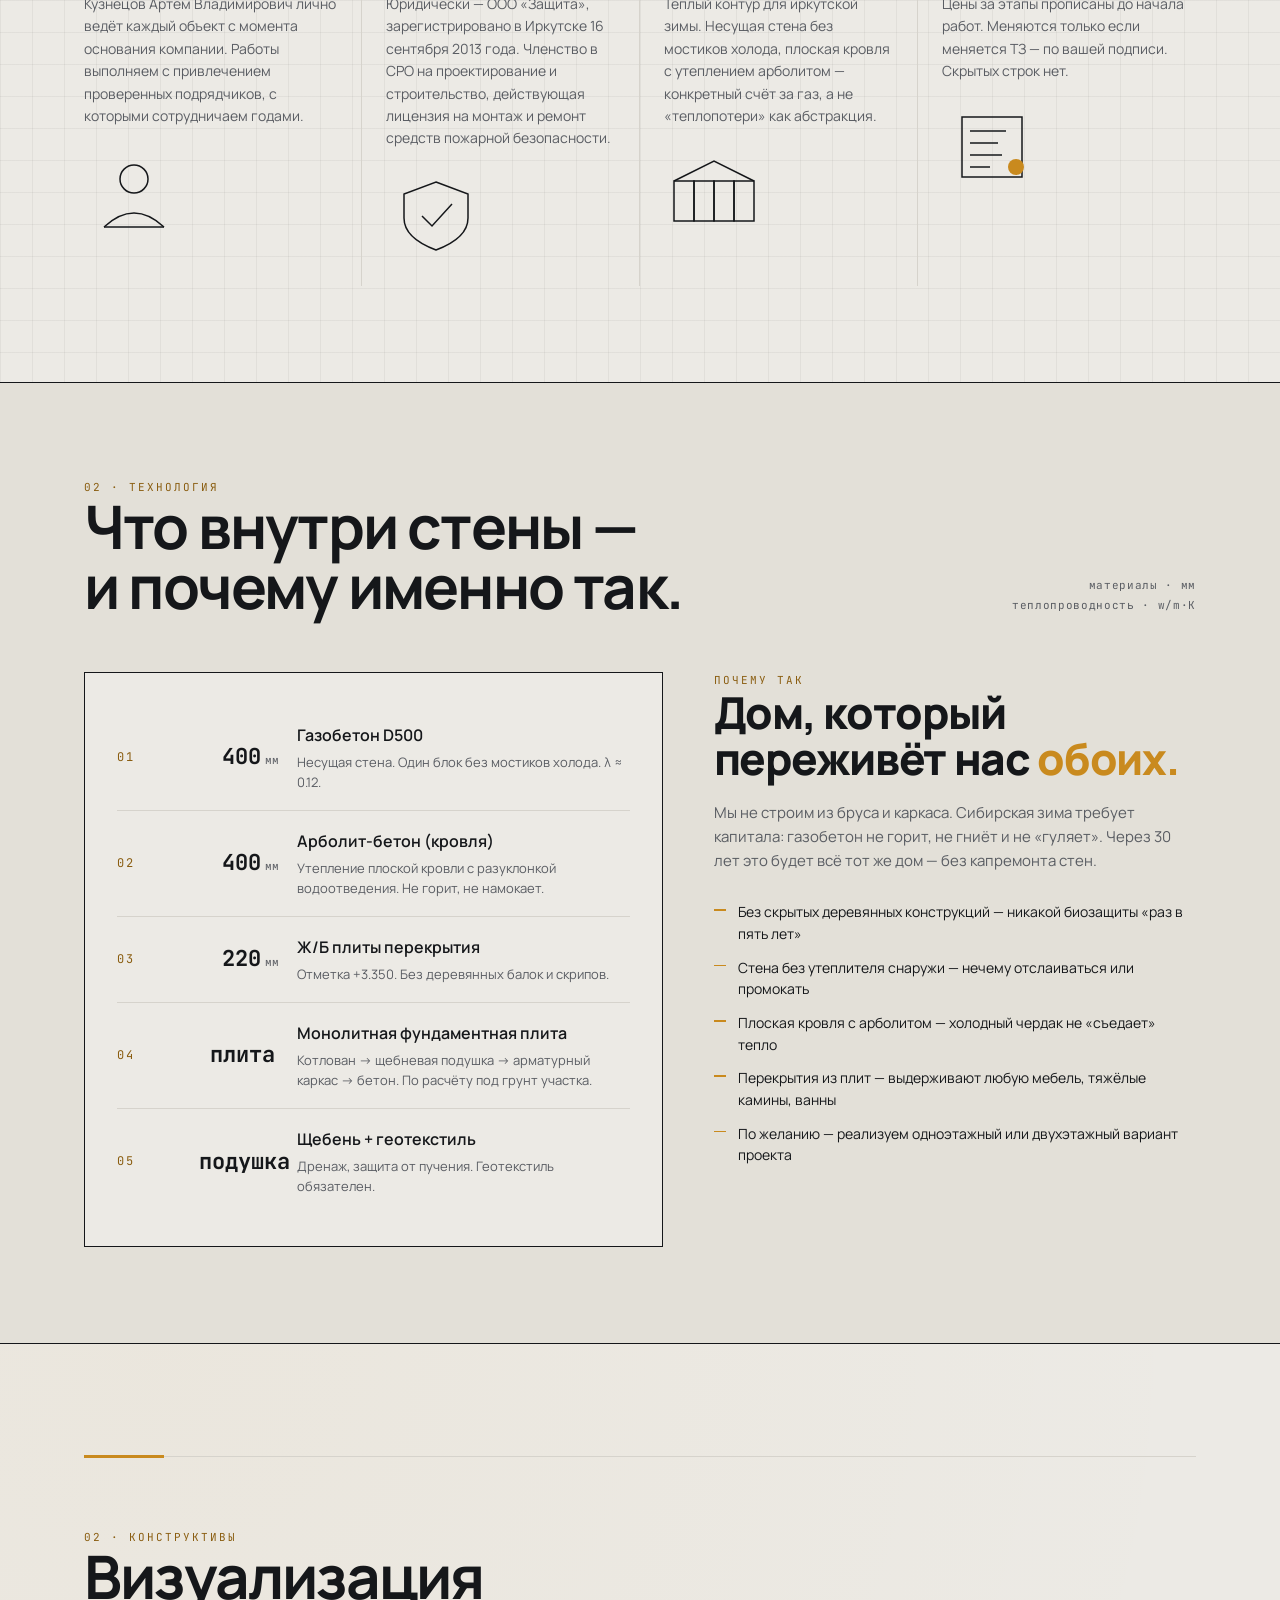
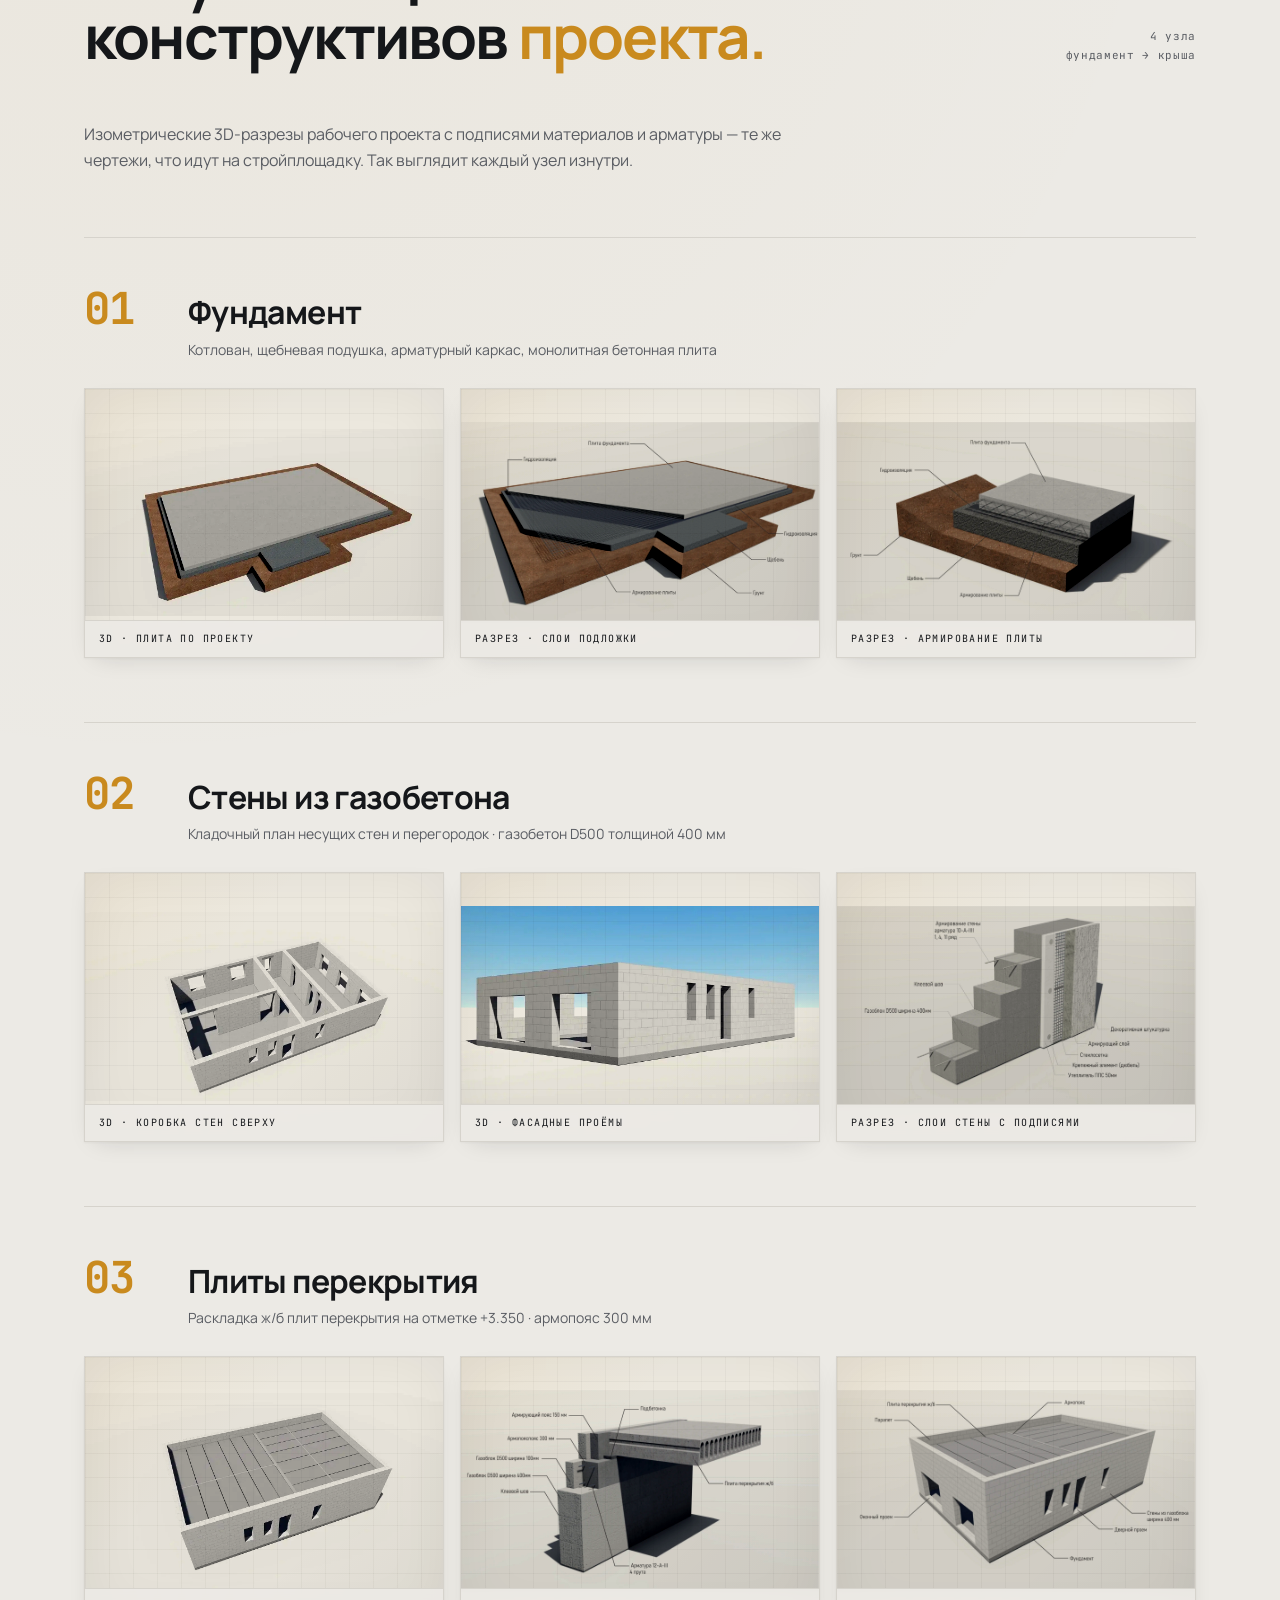
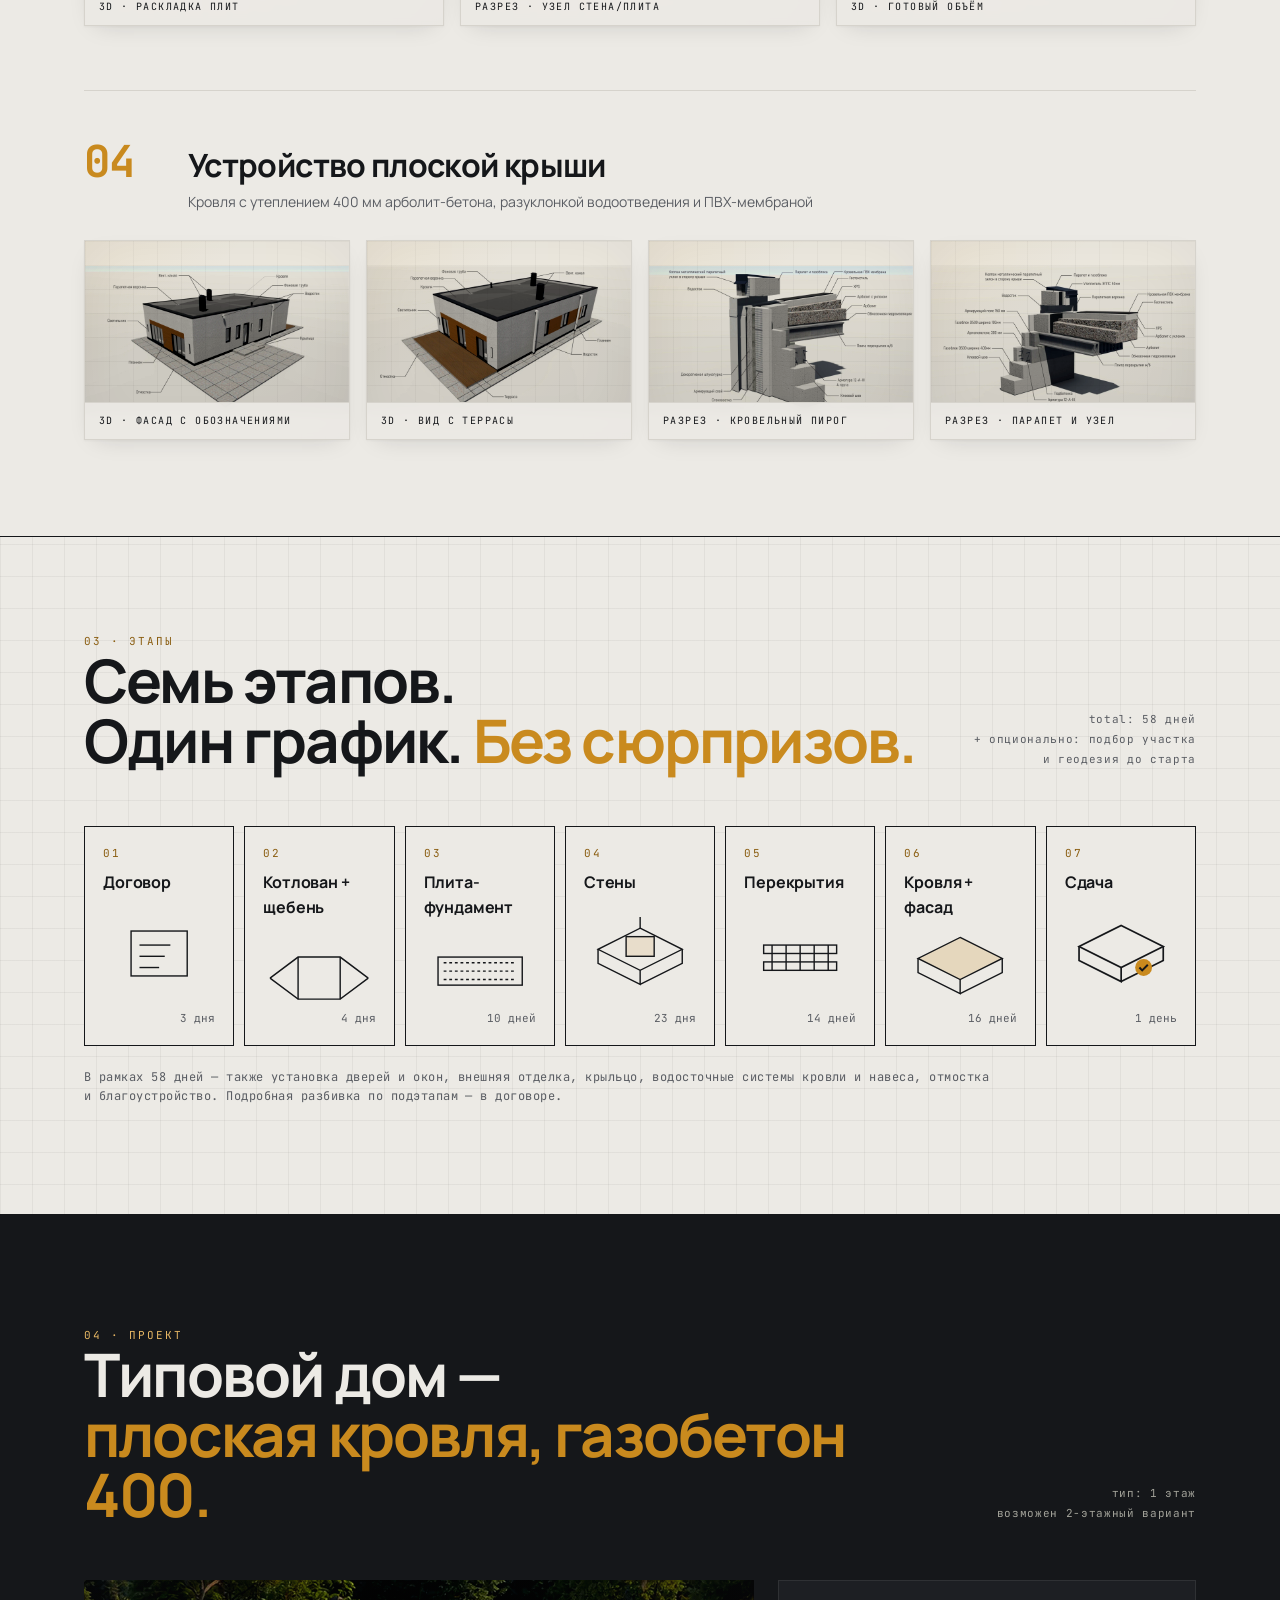
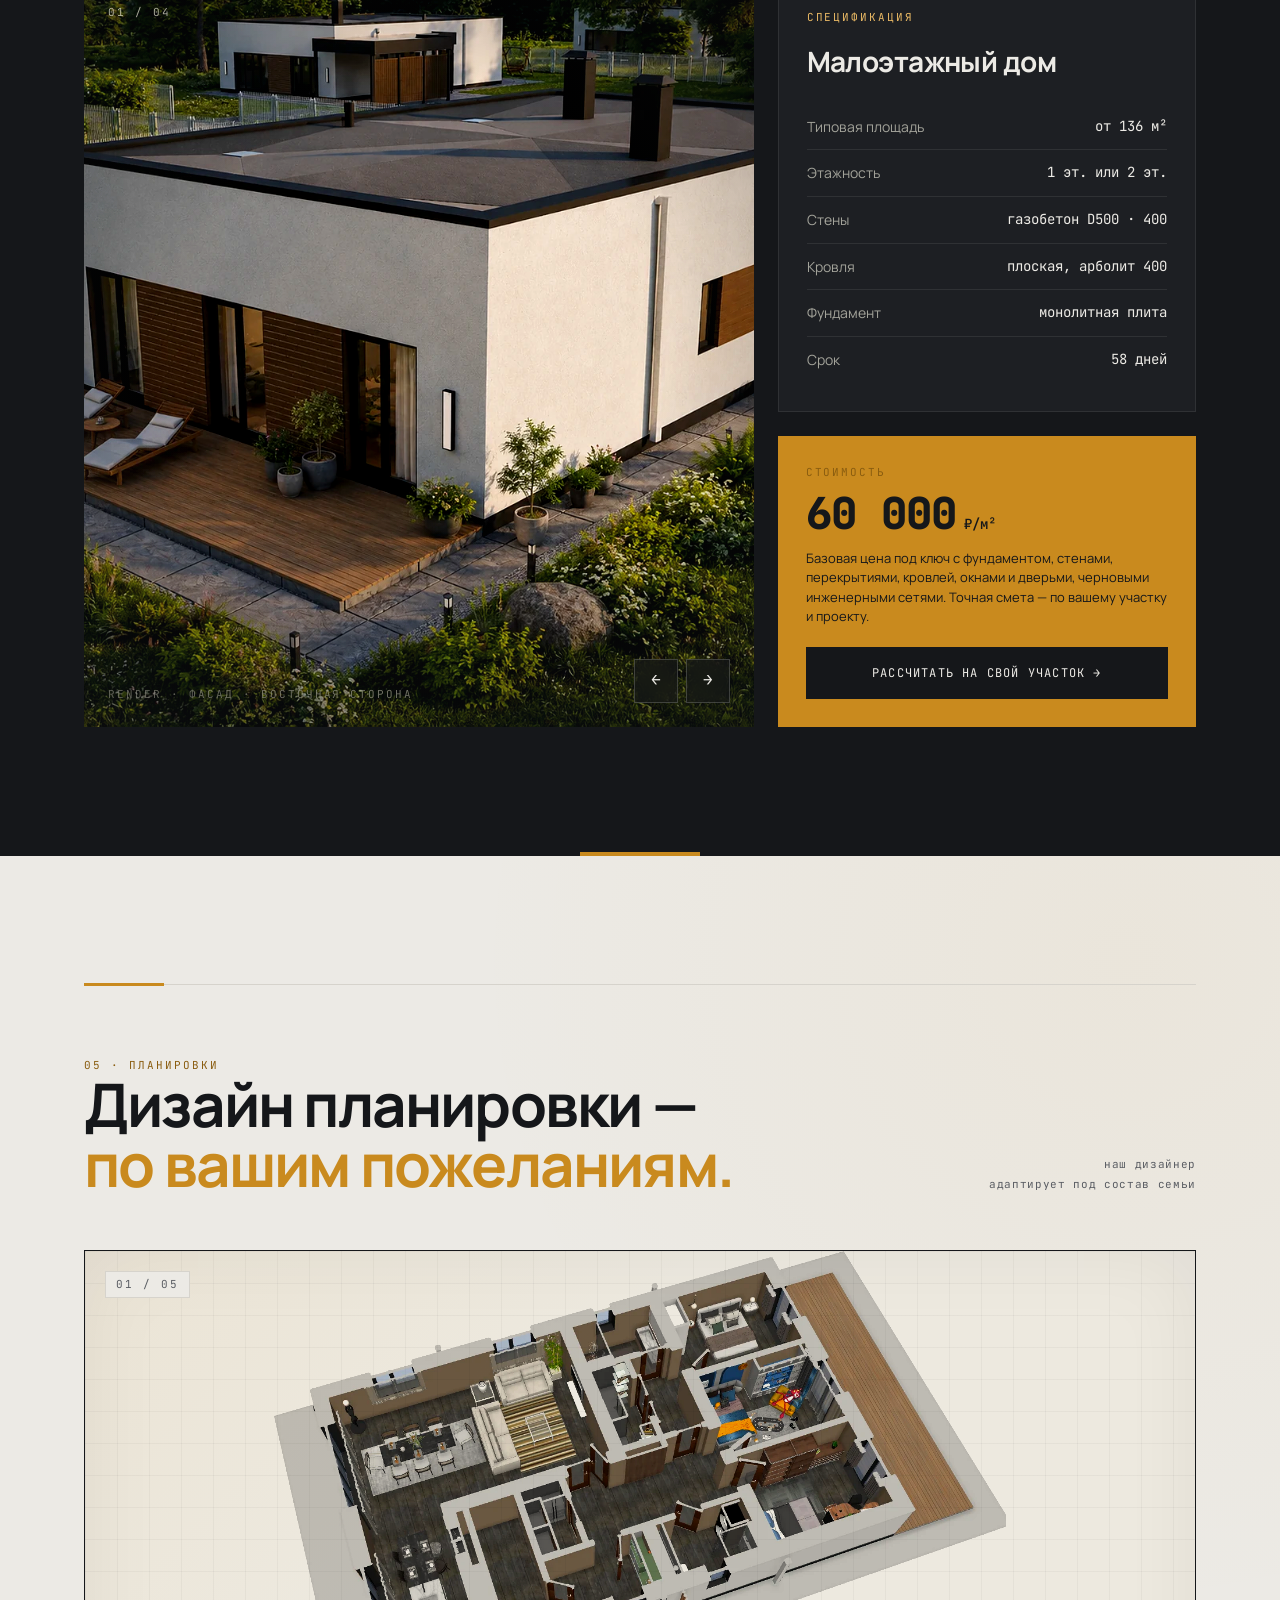
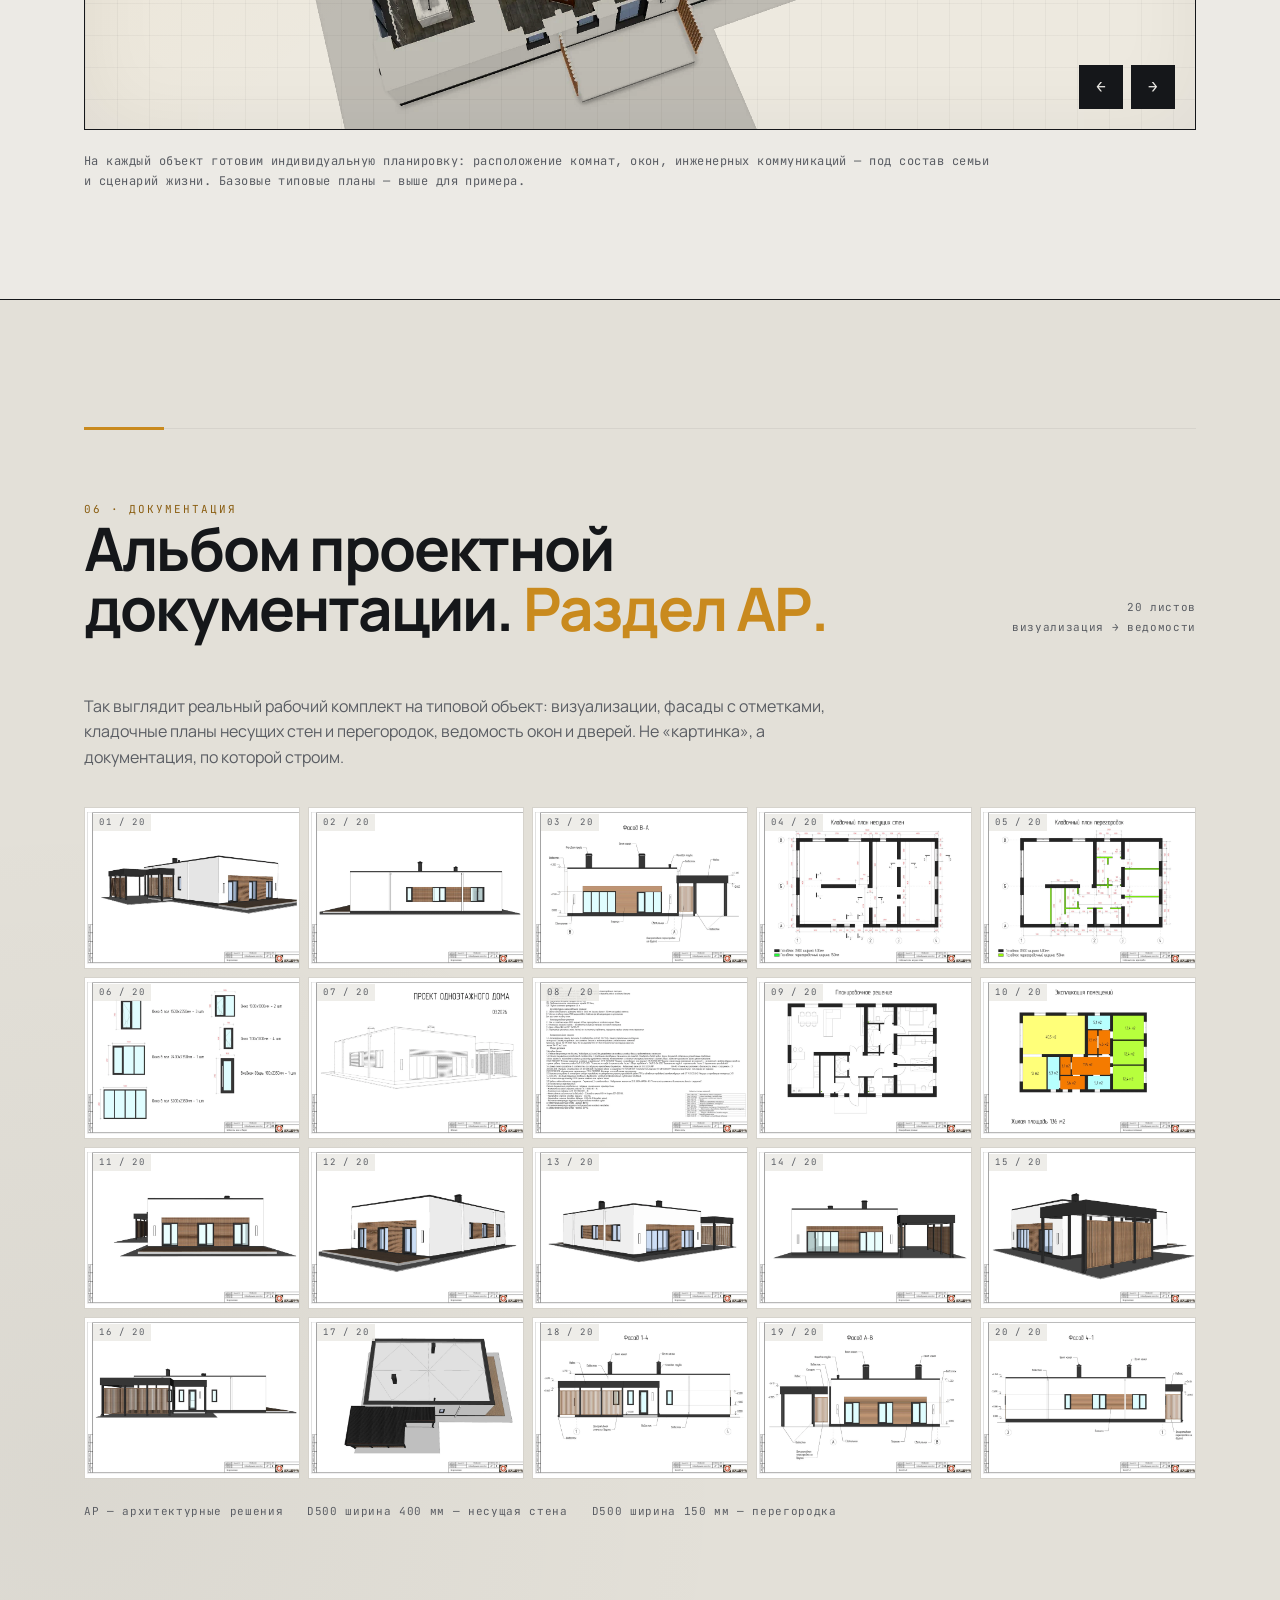
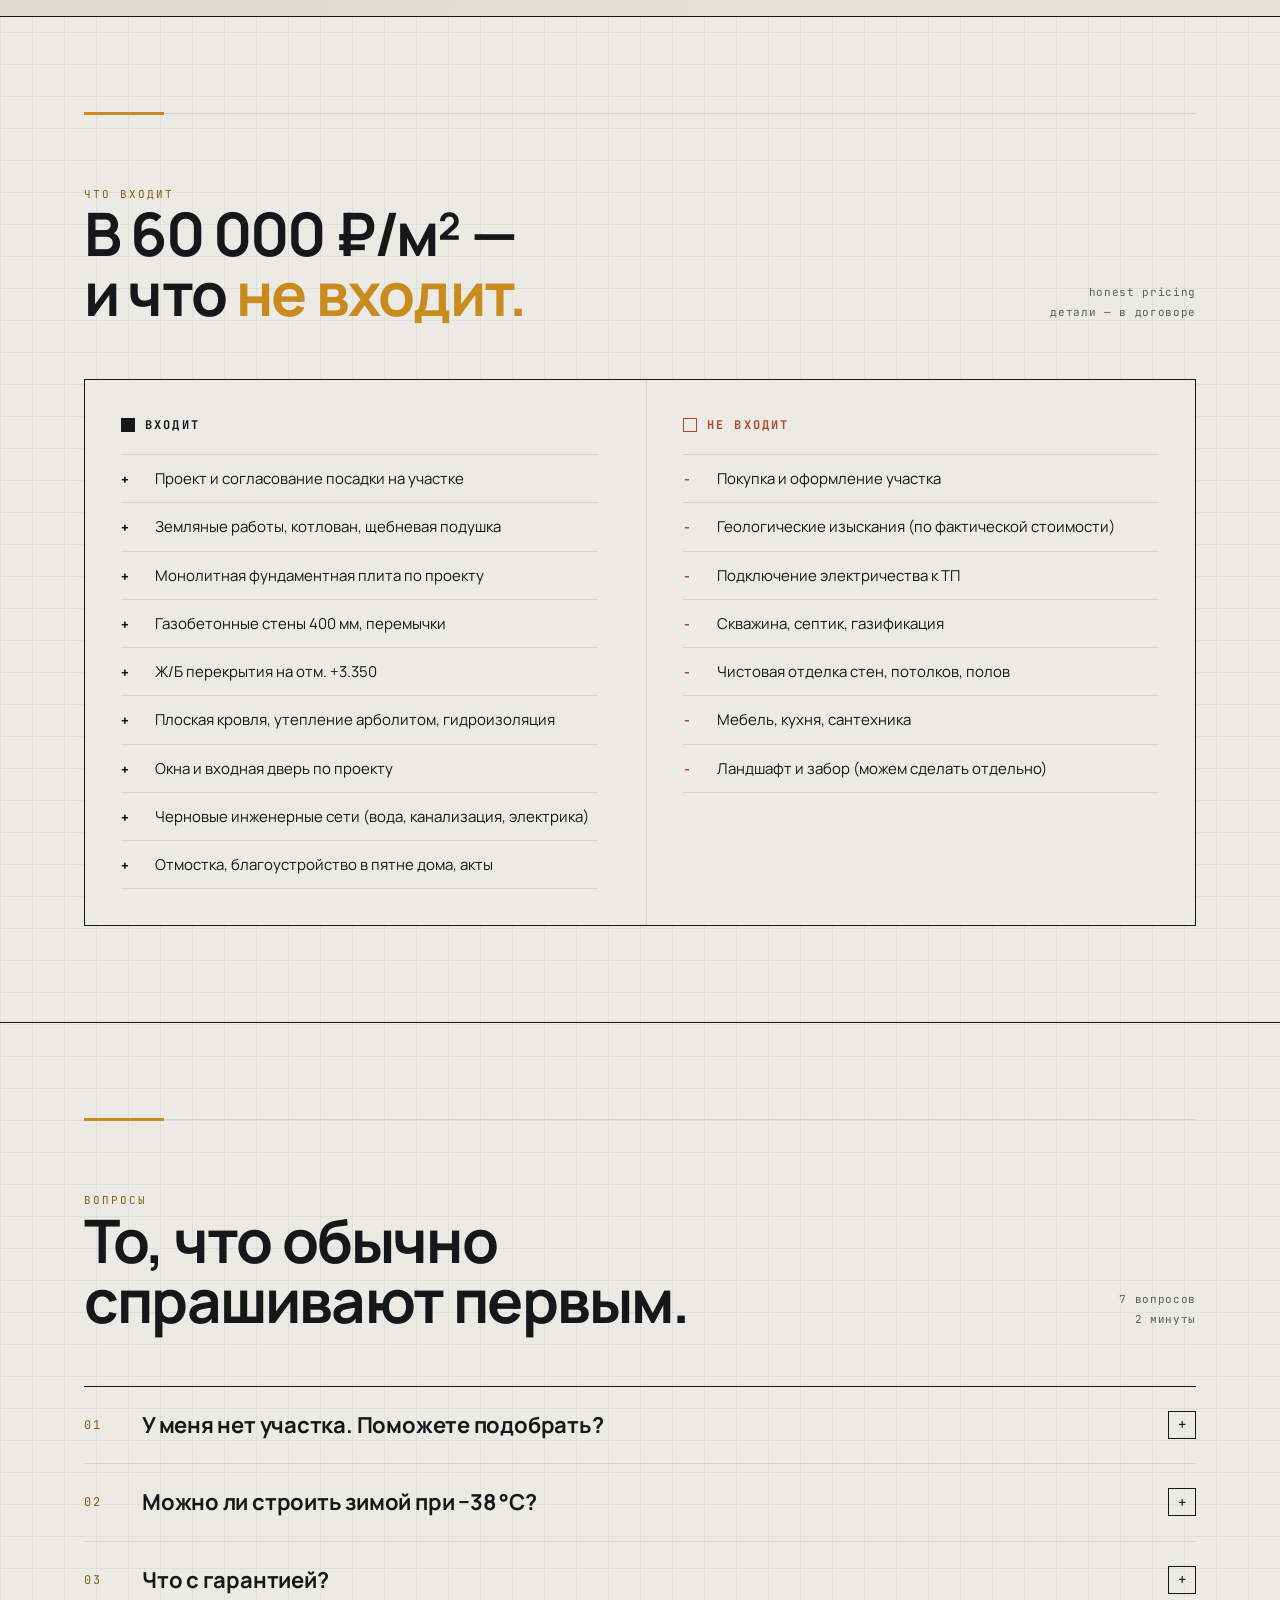
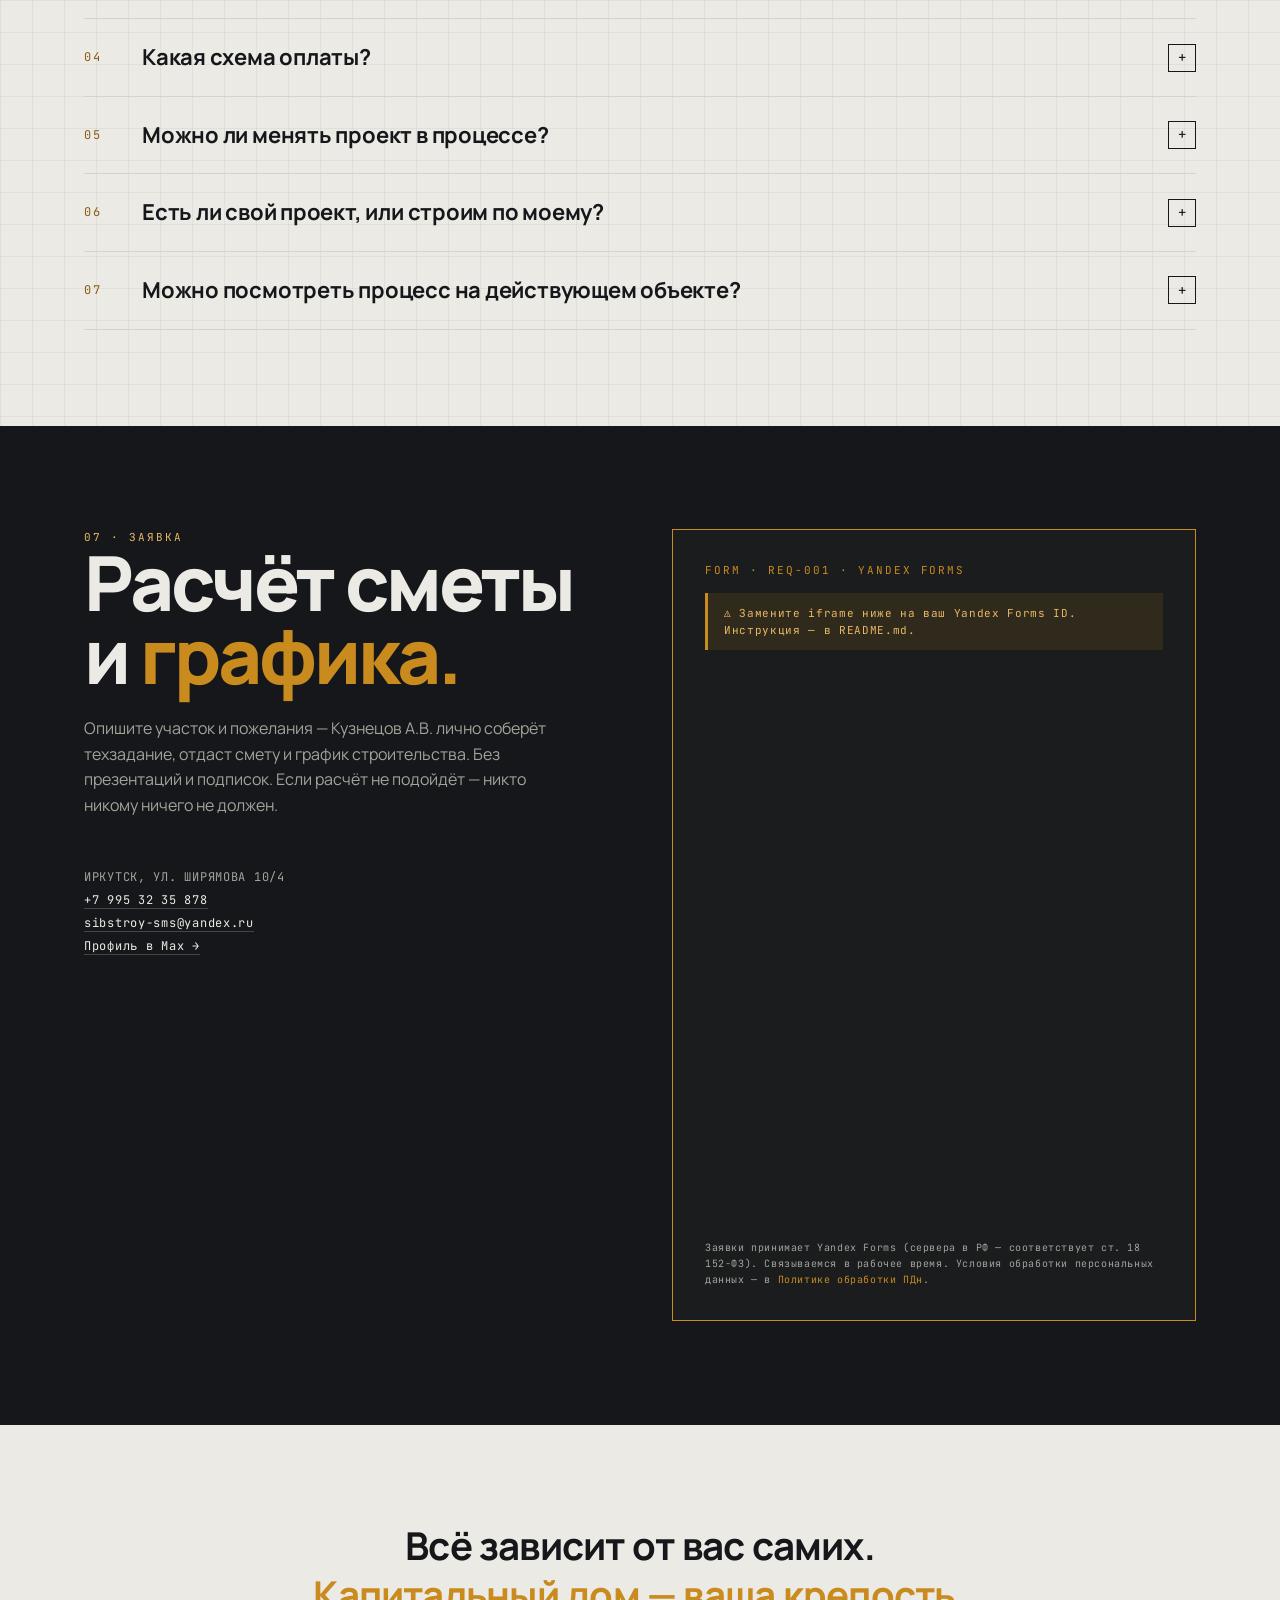
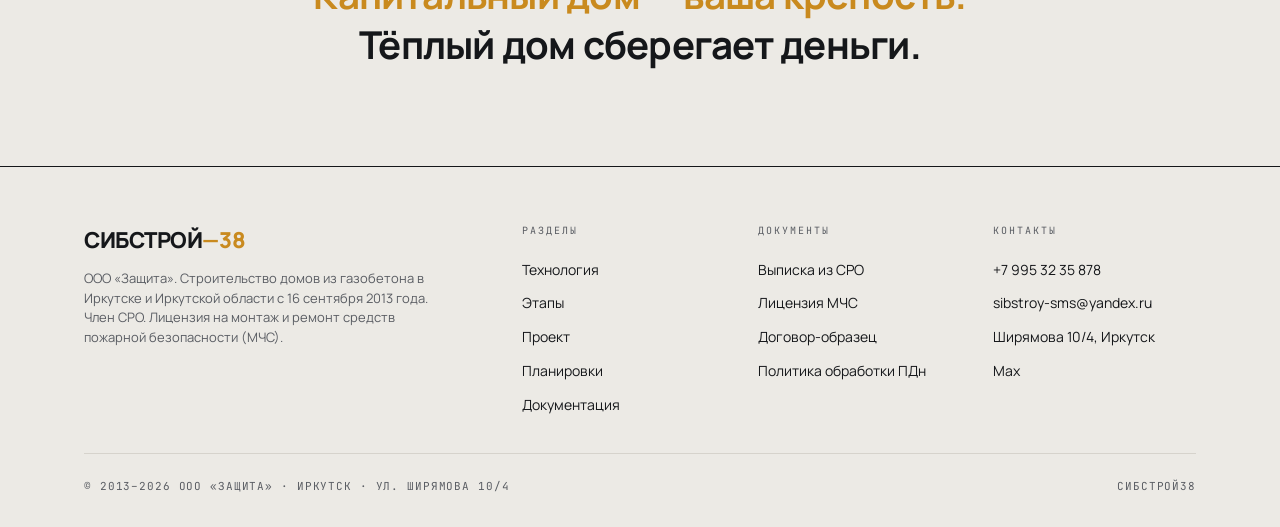
==== commit 56656114: "Hero: SVG-чертёж заменён на реальный лист проекта АР (process-03) По просьбе заказчика — стилизованн" ====
--- a/index.html
+++ b/index.html
@@ -85,70 +85,24 @@
       </div>
     </div>
 
-    <!-- Blueprint card -->
-    <div class="blueprint framed">
+    <!-- Hero blueprint — обложка реального проекта АР, ООО «Защита» -->
+    <figure class="blueprint framed hero-blueprint-real">
       <span class="corner-bl"></span><span class="corner-br"></span>
       <div class="blueprint-head">
-        <span>drawing · A-101</span>
-        <span>section</span>
-      </div>
-      <svg viewBox="0 0 360 460" xmlns="http://www.w3.org/2000/svg" role="img" aria-label="Разрез дома, спецификация">
-        <defs>
-          <pattern id="bgrid" width="20" height="20" patternUnits="userSpaceOnUse">
-            <path d="M 20 0 L 0 0 0 20" fill="none" stroke="rgba(21,23,26,0.08)" stroke-width="0.5"/>
-          </pattern>
-        </defs>
-        <rect width="360" height="460" fill="url(#bgrid)"/>
-        <line x1="0" y1="390" x2="360" y2="390" stroke="#15171a" stroke-width="1.5"/>
-        <g stroke="#15171a" stroke-width="1">
-          <line x1="20" y1="390" x2="10" y2="406"/>
-          <line x1="60" y1="390" x2="50" y2="406"/>
-          <line x1="100" y1="390" x2="90" y2="406"/>
-          <line x1="140" y1="390" x2="130" y2="406"/>
-          <line x1="180" y1="390" x2="170" y2="406"/>
-          <line x1="220" y1="390" x2="210" y2="406"/>
-          <line x1="260" y1="390" x2="250" y2="406"/>
-          <line x1="300" y1="390" x2="290" y2="406"/>
-          <line x1="340" y1="390" x2="330" y2="406"/>
-        </g>
-        <!-- Monolithic foundation slab (plate) -->
-        <rect x="30" y="370" width="300" height="20" fill="none" stroke="#15171a" stroke-width="2"/>
-        <line x1="30" y1="378" x2="330" y2="378" stroke="#15171a" stroke-width="0.5" stroke-dasharray="3 2"/>
-        <!-- House body -->
-        <rect x="40" y="180" width="280" height="180" fill="none" stroke="#15171a" stroke-width="2"/>
-        <!-- Flat roof -->
-        <rect x="30" y="160" width="300" height="20" fill="#15171a"/>
-        <!-- Windows -->
-        <rect x="80" y="240" width="60" height="60" fill="none" stroke="#15171a"/>
-        <line x1="80" y1="270" x2="140" y2="270" stroke="#15171a" stroke-width="0.5"/>
-        <line x1="110" y1="240" x2="110" y2="300" stroke="#15171a" stroke-width="0.5"/>
-        <rect x="220" y="240" width="60" height="60" fill="none" stroke="#15171a"/>
-        <line x1="220" y1="270" x2="280" y2="270" stroke="#15171a" stroke-width="0.5"/>
-        <line x1="250" y1="240" x2="250" y2="300" stroke="#15171a" stroke-width="0.5"/>
-        <!-- Door -->
-        <rect x="160" y="280" width="40" height="80" fill="none" stroke="#15171a"/>
-        <!-- Dimensions -->
-        <line x1="40" y1="140" x2="320" y2="140" stroke="#c98a1e" stroke-width="1"/>
-        <line x1="40" y1="135" x2="40" y2="145" stroke="#c98a1e"/>
-        <line x1="320" y1="135" x2="320" y2="145" stroke="#c98a1e"/>
-        <text x="180" y="130" text-anchor="middle" font-family="JetBrains Mono" font-size="11" fill="#8a5d10">L по проекту</text>
-        <line x1="350" y1="180" x2="350" y2="360" stroke="#c98a1e" stroke-width="1"/>
-        <line x1="345" y1="180" x2="355" y2="180" stroke="#c98a1e"/>
-        <line x1="345" y1="360" x2="355" y2="360" stroke="#c98a1e"/>
-        <text x="350" y="275" text-anchor="middle" font-family="JetBrains Mono" font-size="11" fill="#8a5d10" transform="rotate(90 350 275)">H +3.350</text>
-        <circle cx="40" cy="270" r="10" fill="#eceae5" stroke="#15171a"/>
-        <text x="40" y="274" text-anchor="middle" font-family="JetBrains Mono" font-size="10" fill="#15171a">1</text>
-        <circle cx="20" cy="170" r="10" fill="#eceae5" stroke="#15171a"/>
-        <text x="20" y="174" text-anchor="middle" font-family="JetBrains Mono" font-size="10" fill="#15171a">2</text>
-        <circle cx="340" cy="378" r="10" fill="#eceae5" stroke="#15171a"/>
-        <text x="340" y="382" text-anchor="middle" font-family="JetBrains Mono" font-size="10" fill="#15171a">3</text>
-      </svg>
-      <div class="blueprint-legend">
-        <span>1 — газобетон 400</span>
-        <span>2 — арболит 400</span>
-        <span>3 — плита-фундамент</span>
-      </div>
-    </div>
+        <span>АР · обложка проекта</span>
+        <span>лист 01 / 41</span>
+      </div>
+      <div class="hero-blueprint-img-wrap">
+        <img src="img/renders/hero-blueprint.webp"
+             alt="Проект одноэтажного дома, обложка раздела АР · ООО «Защита»"
+             loading="eager"
+             decoding="async" />
+      </div>
+      <figcaption class="blueprint-legend">
+        <span>реальный лист проектной документации</span>
+        <span>штамп · ООО «Защита»</span>
+      </figcaption>
+    </figure>
   </div>
 </section>
 
--- a/styles.css
+++ b/styles.css
@@ -267,6 +267,7 @@
 .blueprint {
   padding: 20px;
   background: var(--paper);
+  margin: 0;
 }
 .blueprint-head {
   display: flex;
@@ -278,6 +279,60 @@
   color: var(--ink-soft);
 }
 .blueprint svg { width: 100%; height: auto; margin-top: 10px; }
+
+/* Hero blueprint — реальный лист проекта АР с обложки ООО «Защита» */
+.hero-blueprint-real {
+  /* Тёплая бумажная подложка с тонкой чертёжной сеткой — лист "лежит" на бумаге */
+  background:
+    radial-gradient(circle at 90% 8%, rgba(201, 138, 30, 0.07), transparent 45%),
+    repeating-linear-gradient(0deg, rgba(21, 23, 26, 0.035) 0 1px, transparent 1px 24px),
+    repeating-linear-gradient(90deg, rgba(21, 23, 26, 0.035) 0 1px, transparent 1px 24px),
+    var(--paper);
+}
+.hero-blueprint-img-wrap {
+  position: relative;
+  margin: 12px 0 4px;
+  /* Тонкая «бумажная» рамка вокруг листа проекта */
+  background: #f6f4ee;
+  box-shadow:
+    inset 0 0 0 1px rgba(21, 23, 26, 0.08),
+    0 1px 0 rgba(21, 23, 26, 0.06),
+    0 18px 36px -22px rgba(21, 23, 26, 0.3);
+}
+.hero-blueprint-img-wrap img {
+  display: block;
+  width: 100%;
+  height: auto;
+  /* multiply слегка сольет белый фон листа с подложкой, линии останутся чёткими */
+  mix-blend-mode: multiply;
+  filter: contrast(1.18) brightness(1.02);
+}
+.hero-dim {
+  position: absolute;
+  font-family: var(--font-mono);
+  font-size: 10px;
+  letter-spacing: 0.16em;
+  text-transform: lowercase;
+  color: var(--ochre-deep);
+  background: var(--paper);
+  padding: 2px 8px;
+  border: 1px solid rgba(201, 138, 30, 0.4);
+  pointer-events: none;
+}
+.hero-dim-top {
+  top: 8px;
+  left: 50%;
+  transform: translateX(-50%);
+}
+.hero-dim-right {
+  top: 50%;
+  right: -14px;
+  transform: translateY(-50%) rotate(90deg);
+  transform-origin: center;
+}
+@media (max-width: 900px) {
+  .hero-dim-right { right: 8px; transform: none; }
+}
 .blueprint-legend {
   display: grid;
   grid-template-columns: 1fr 1fr 1fr;
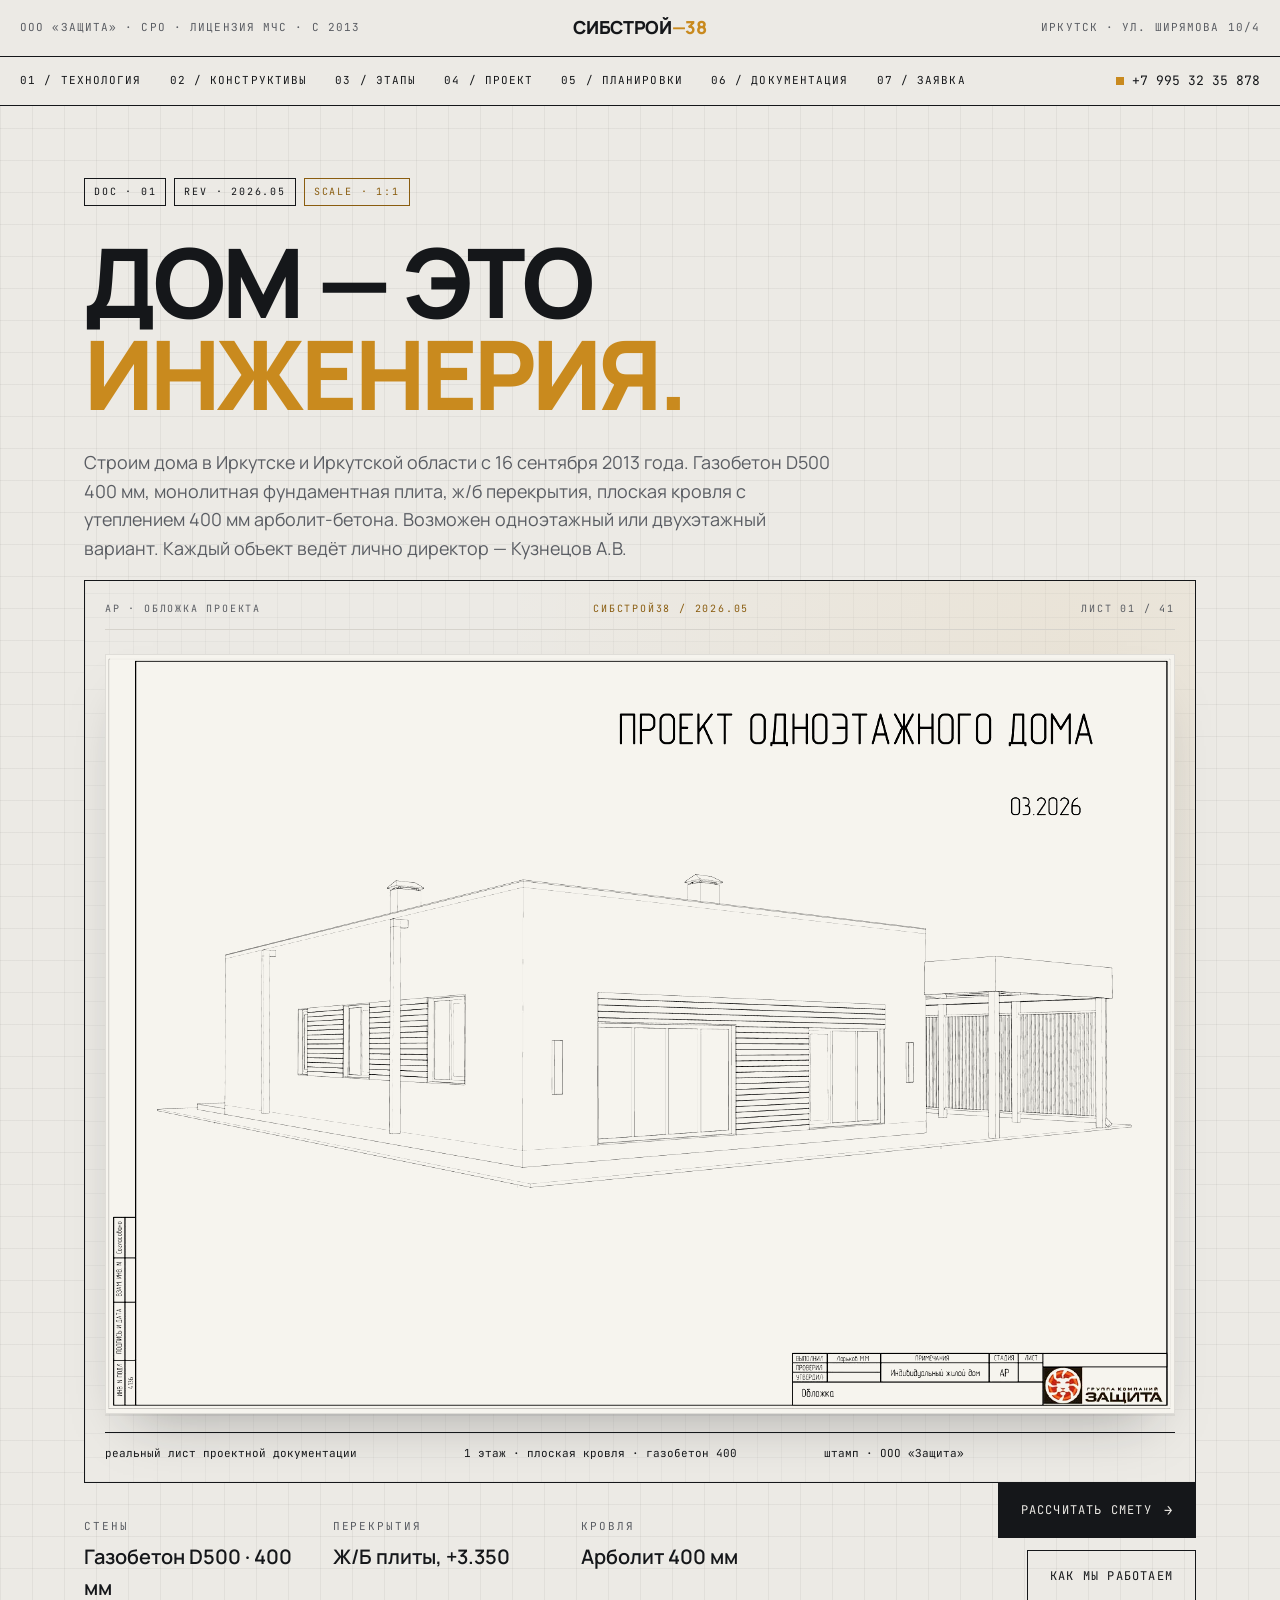
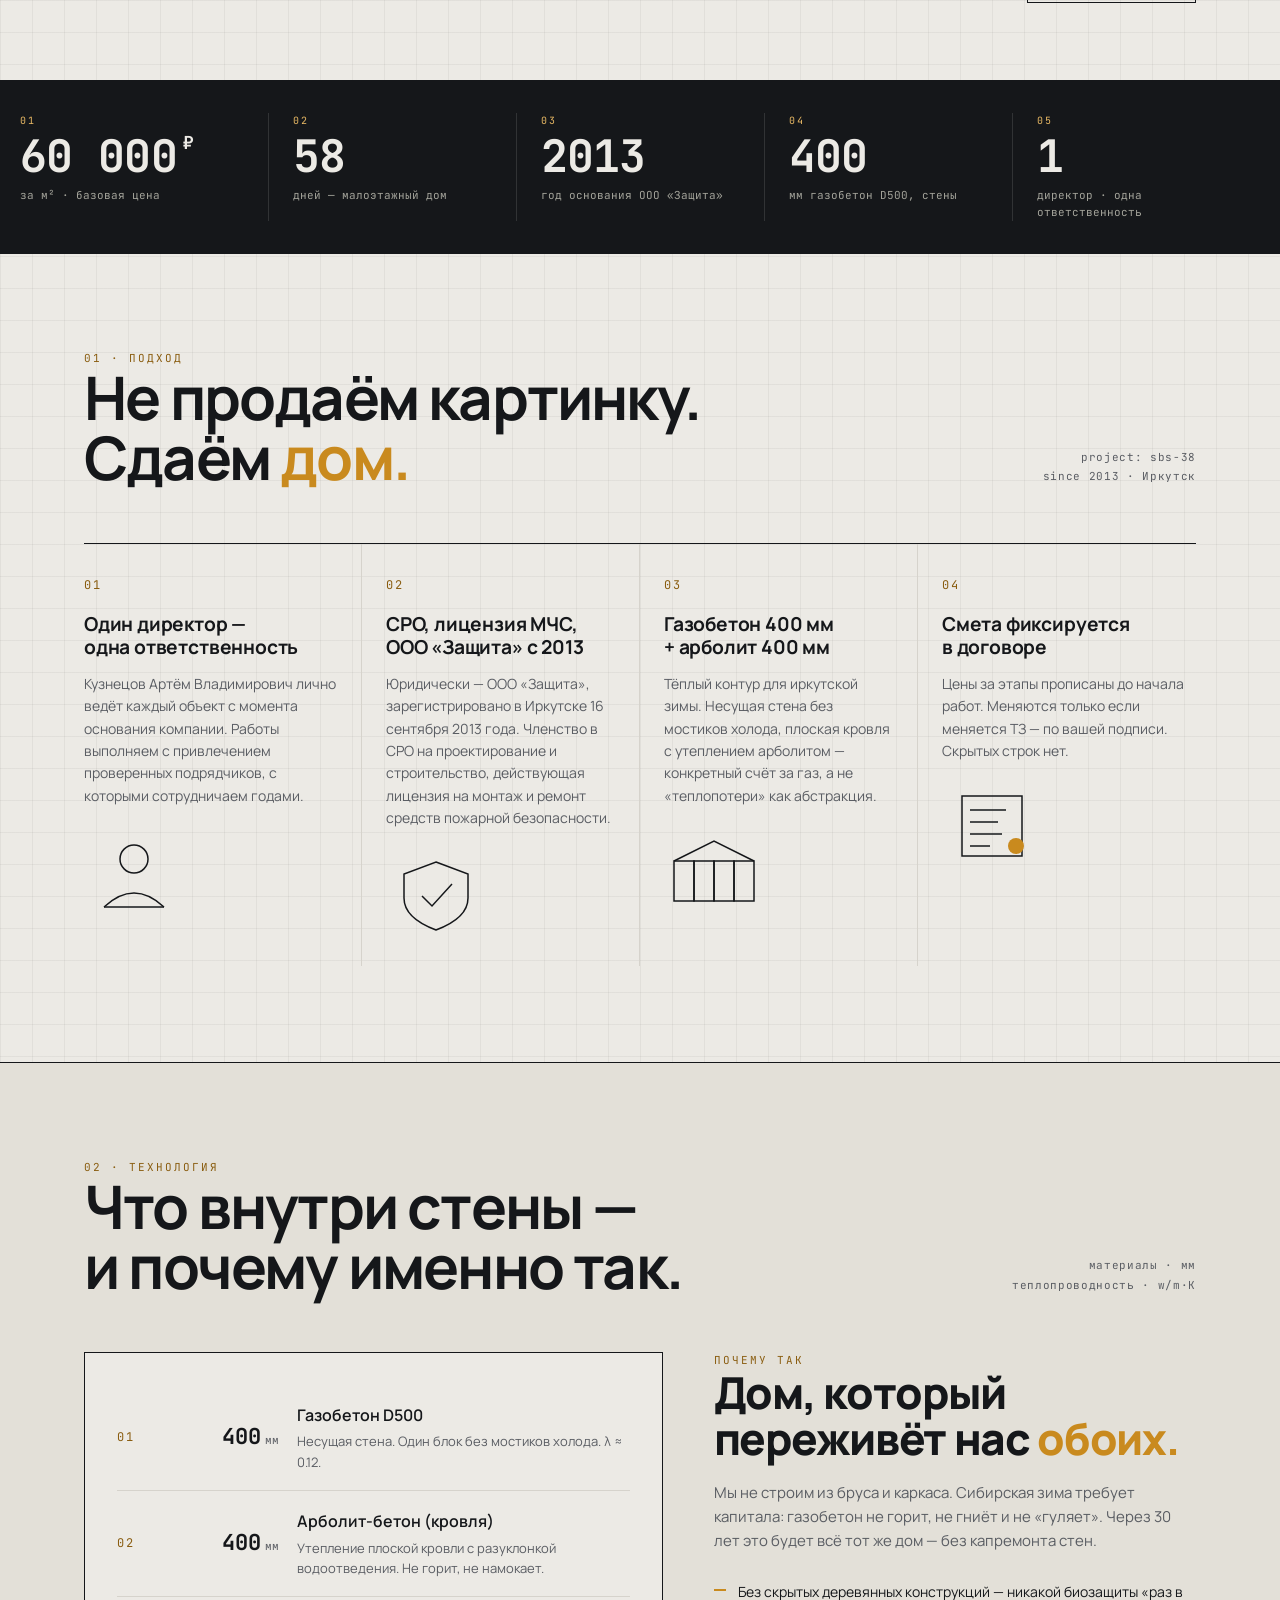
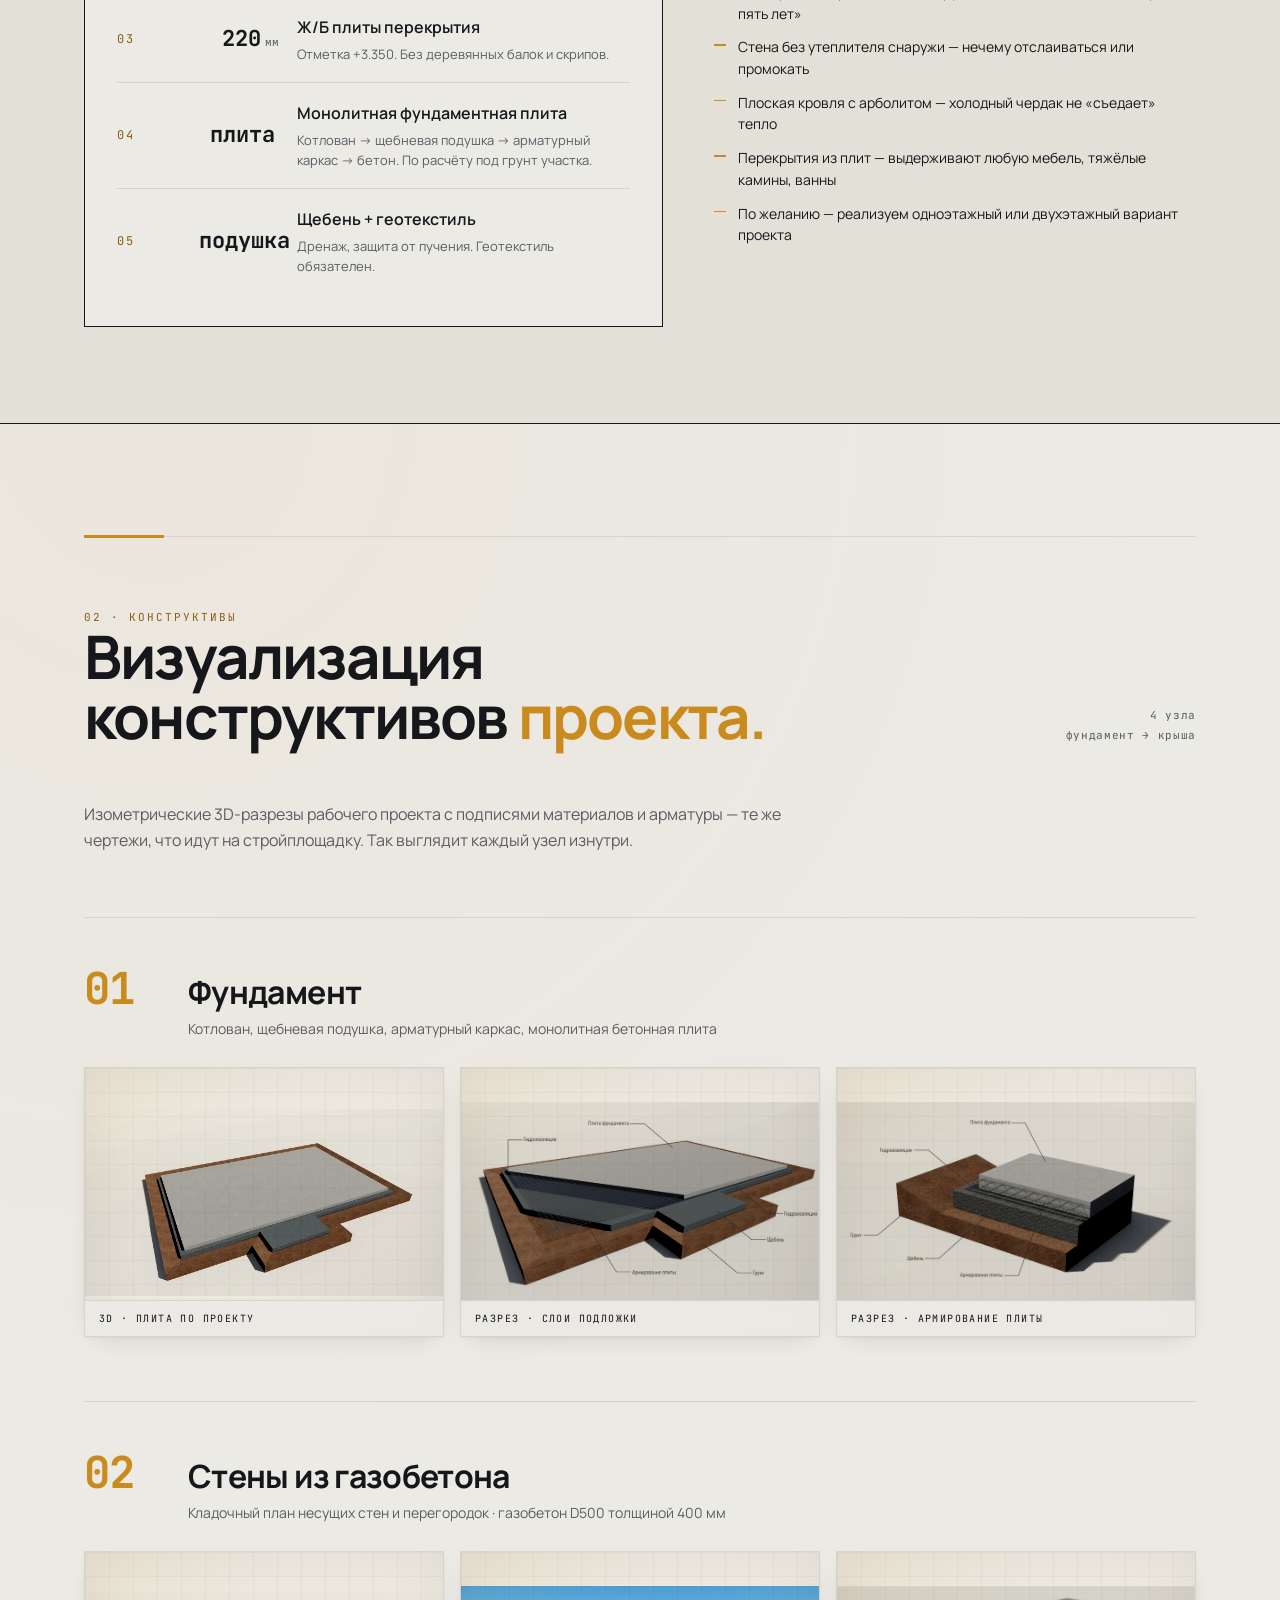
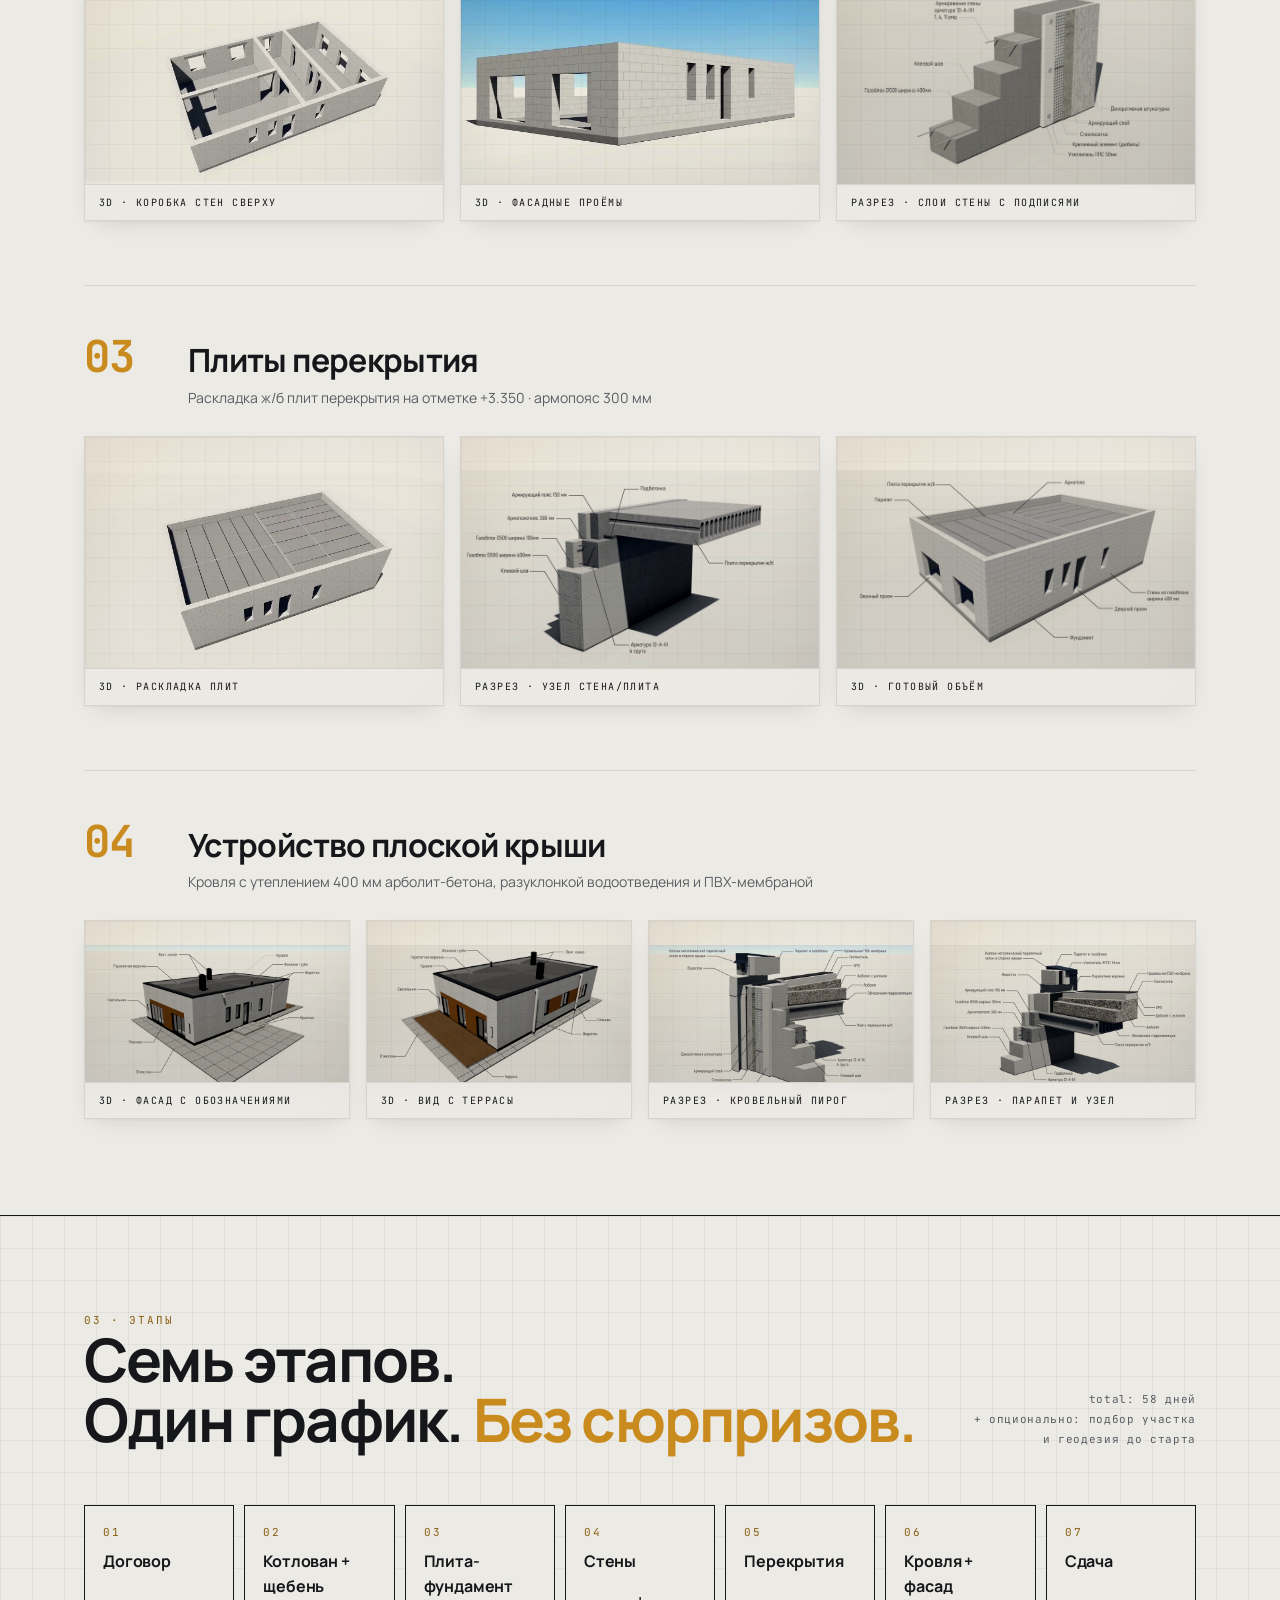
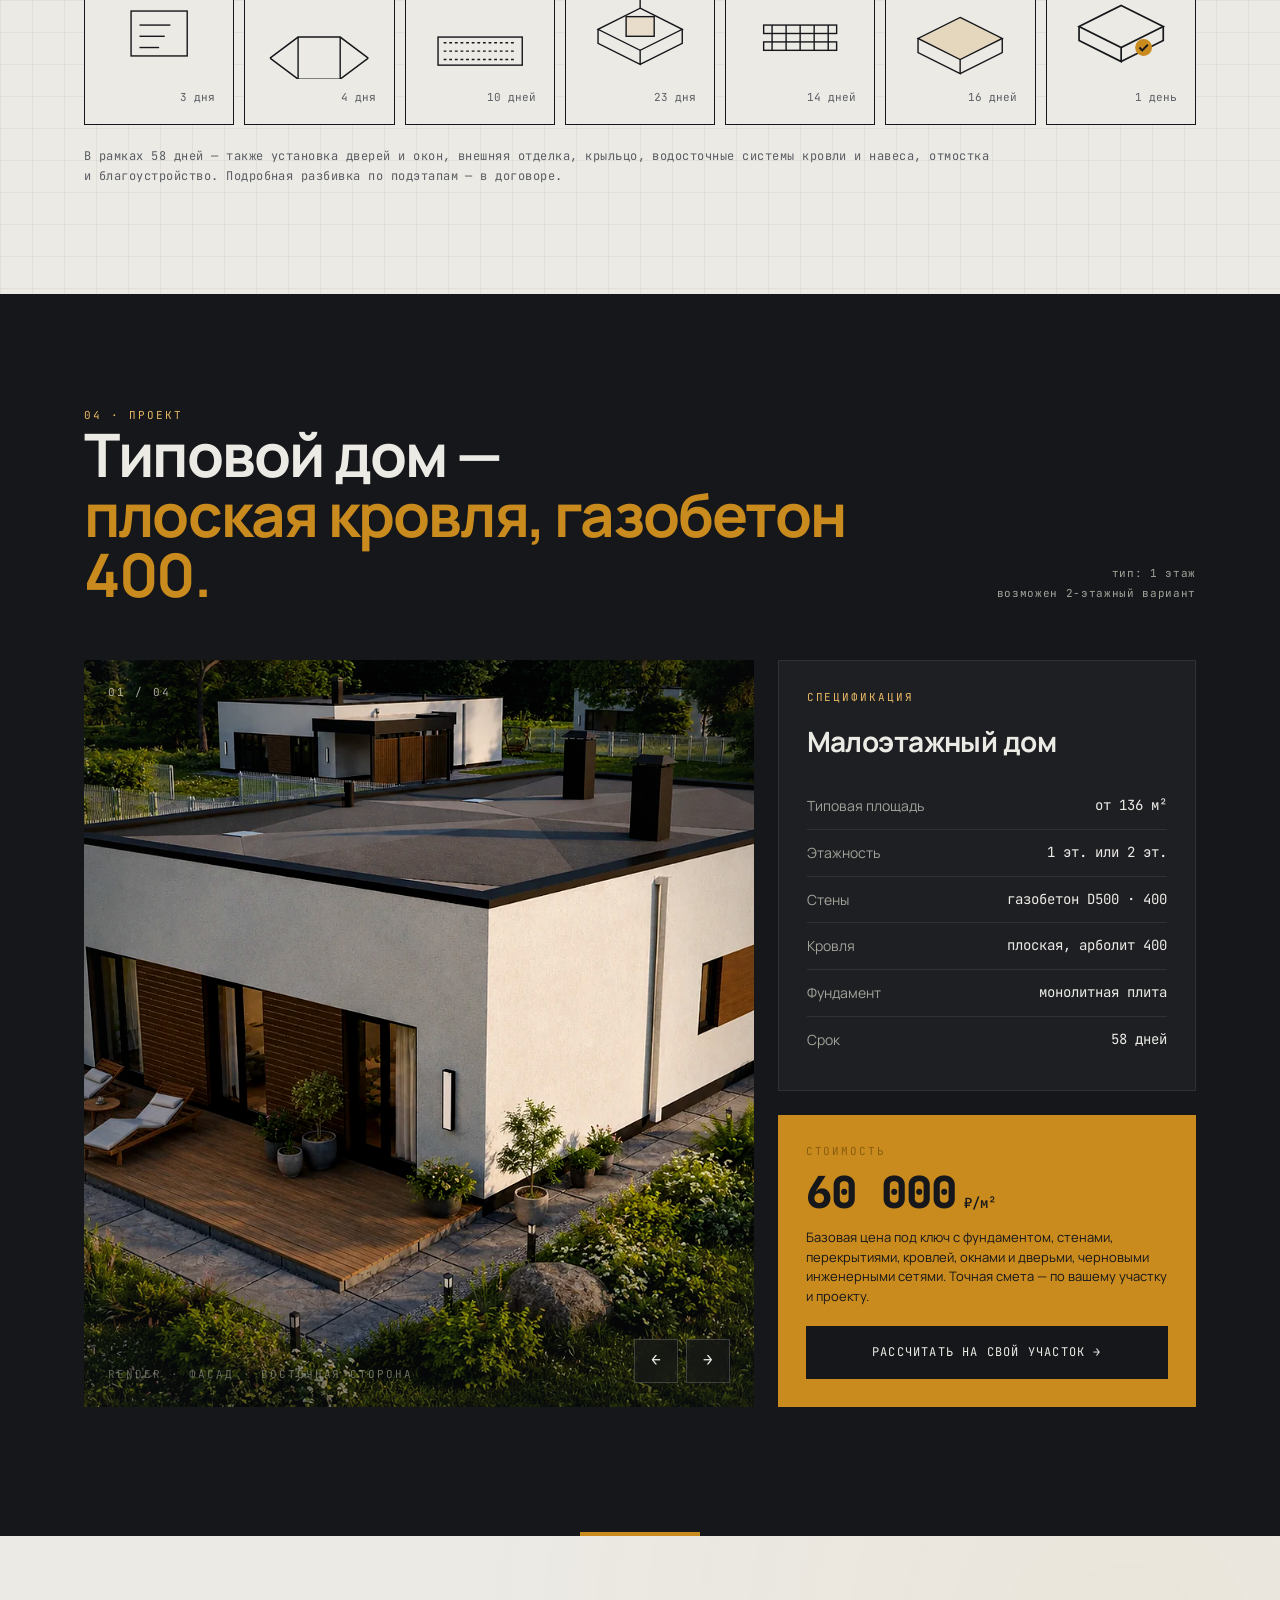
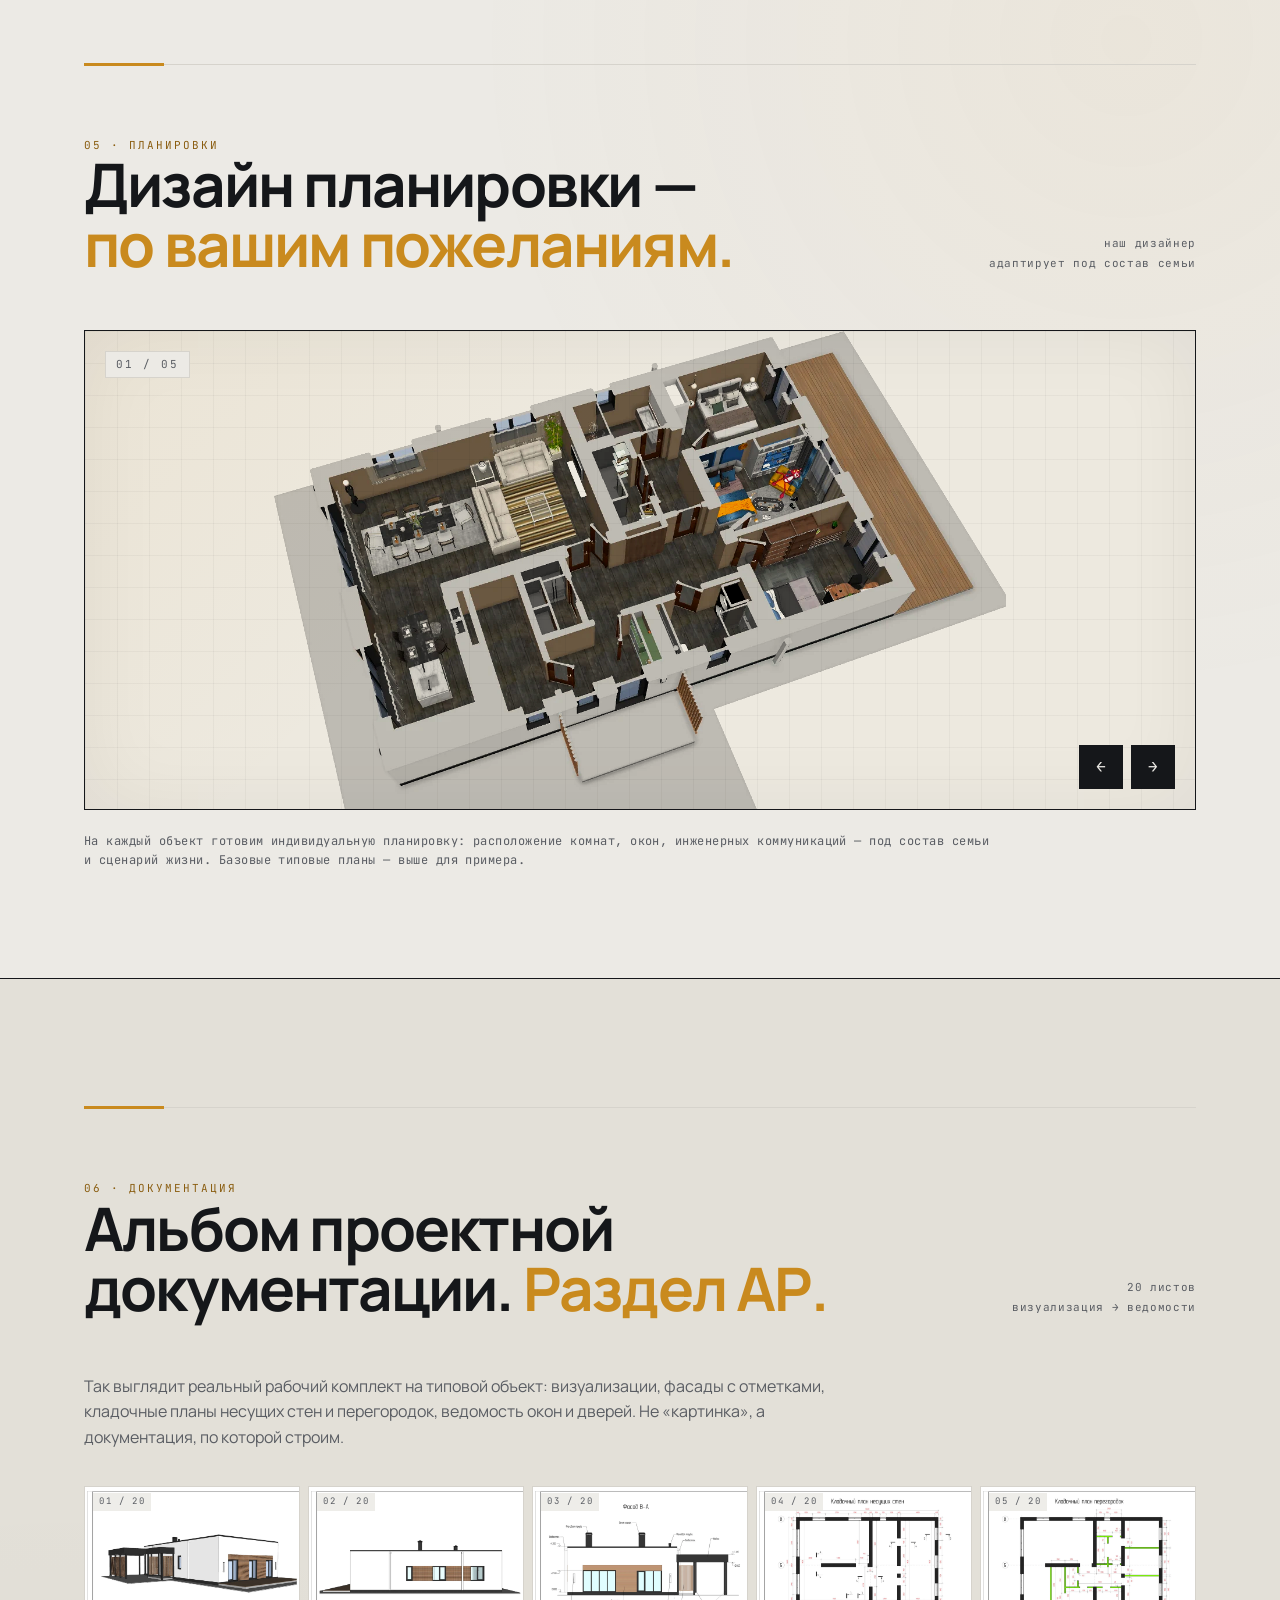
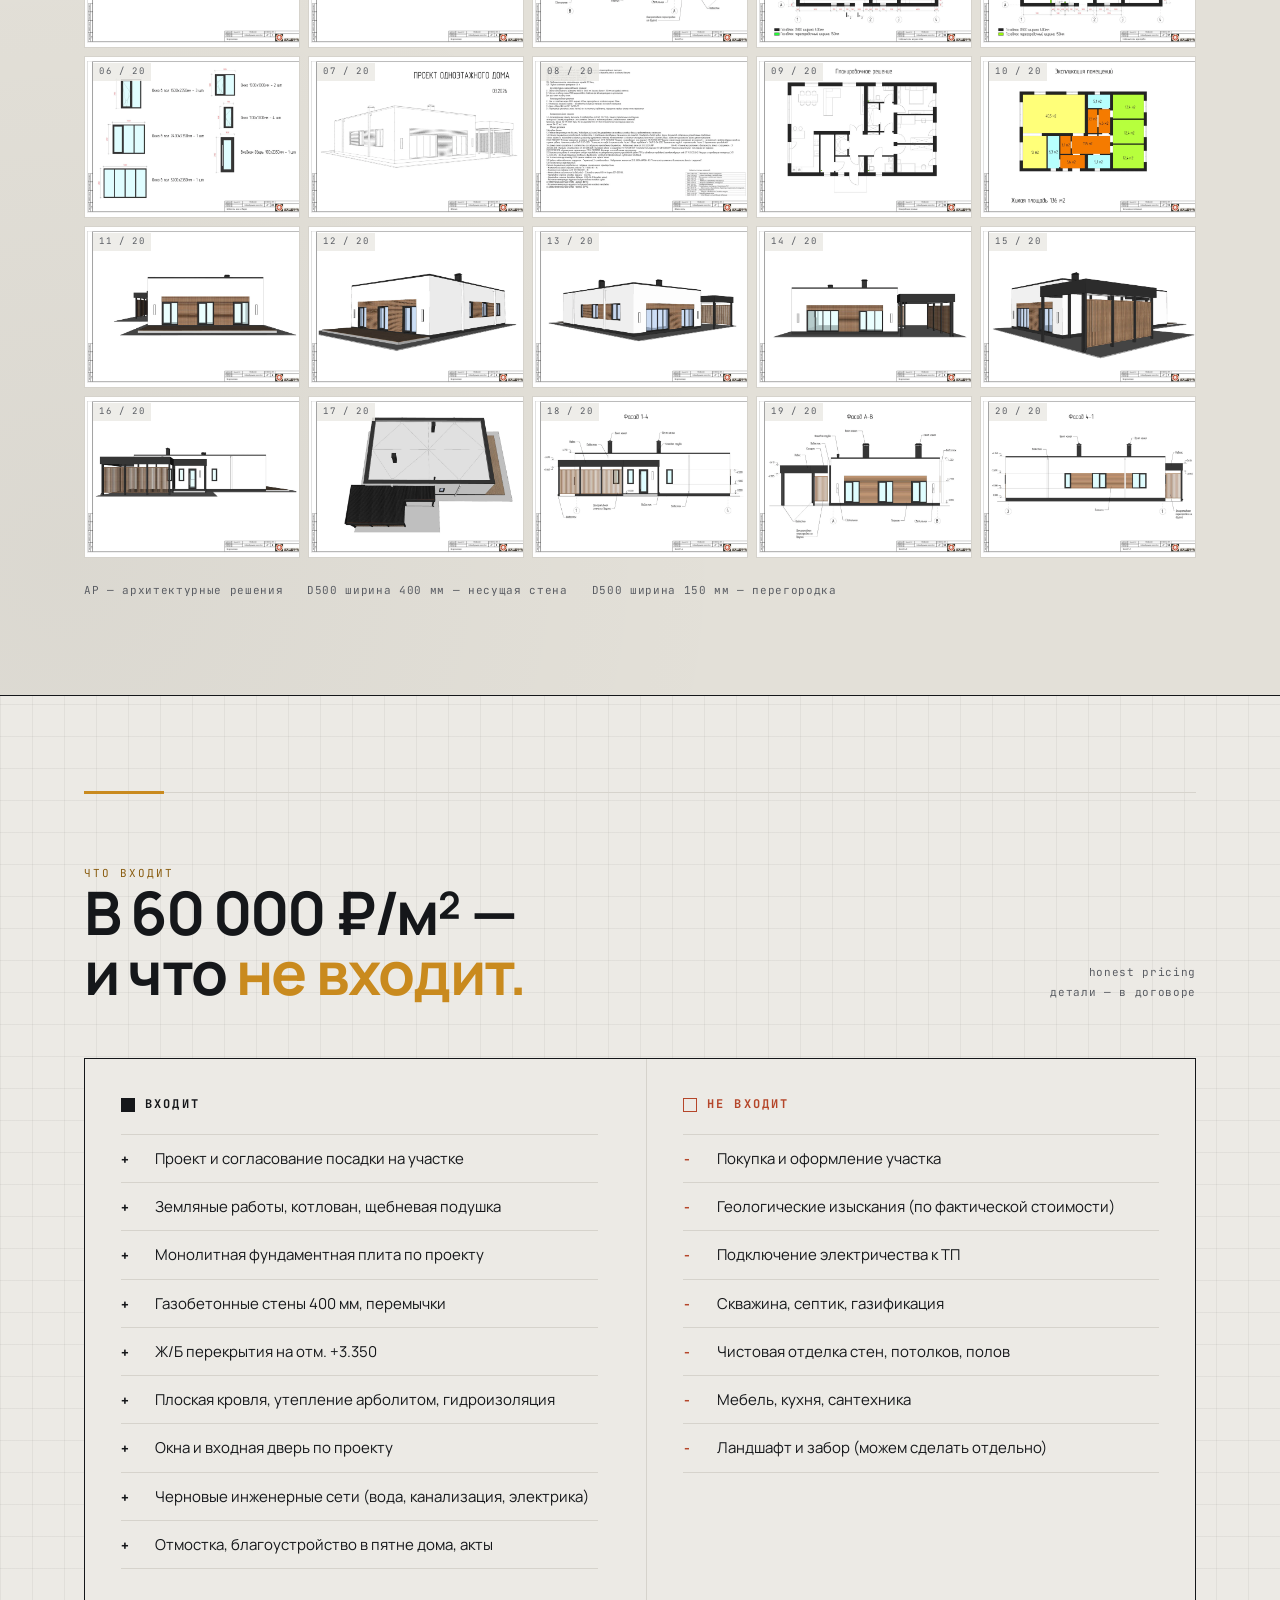
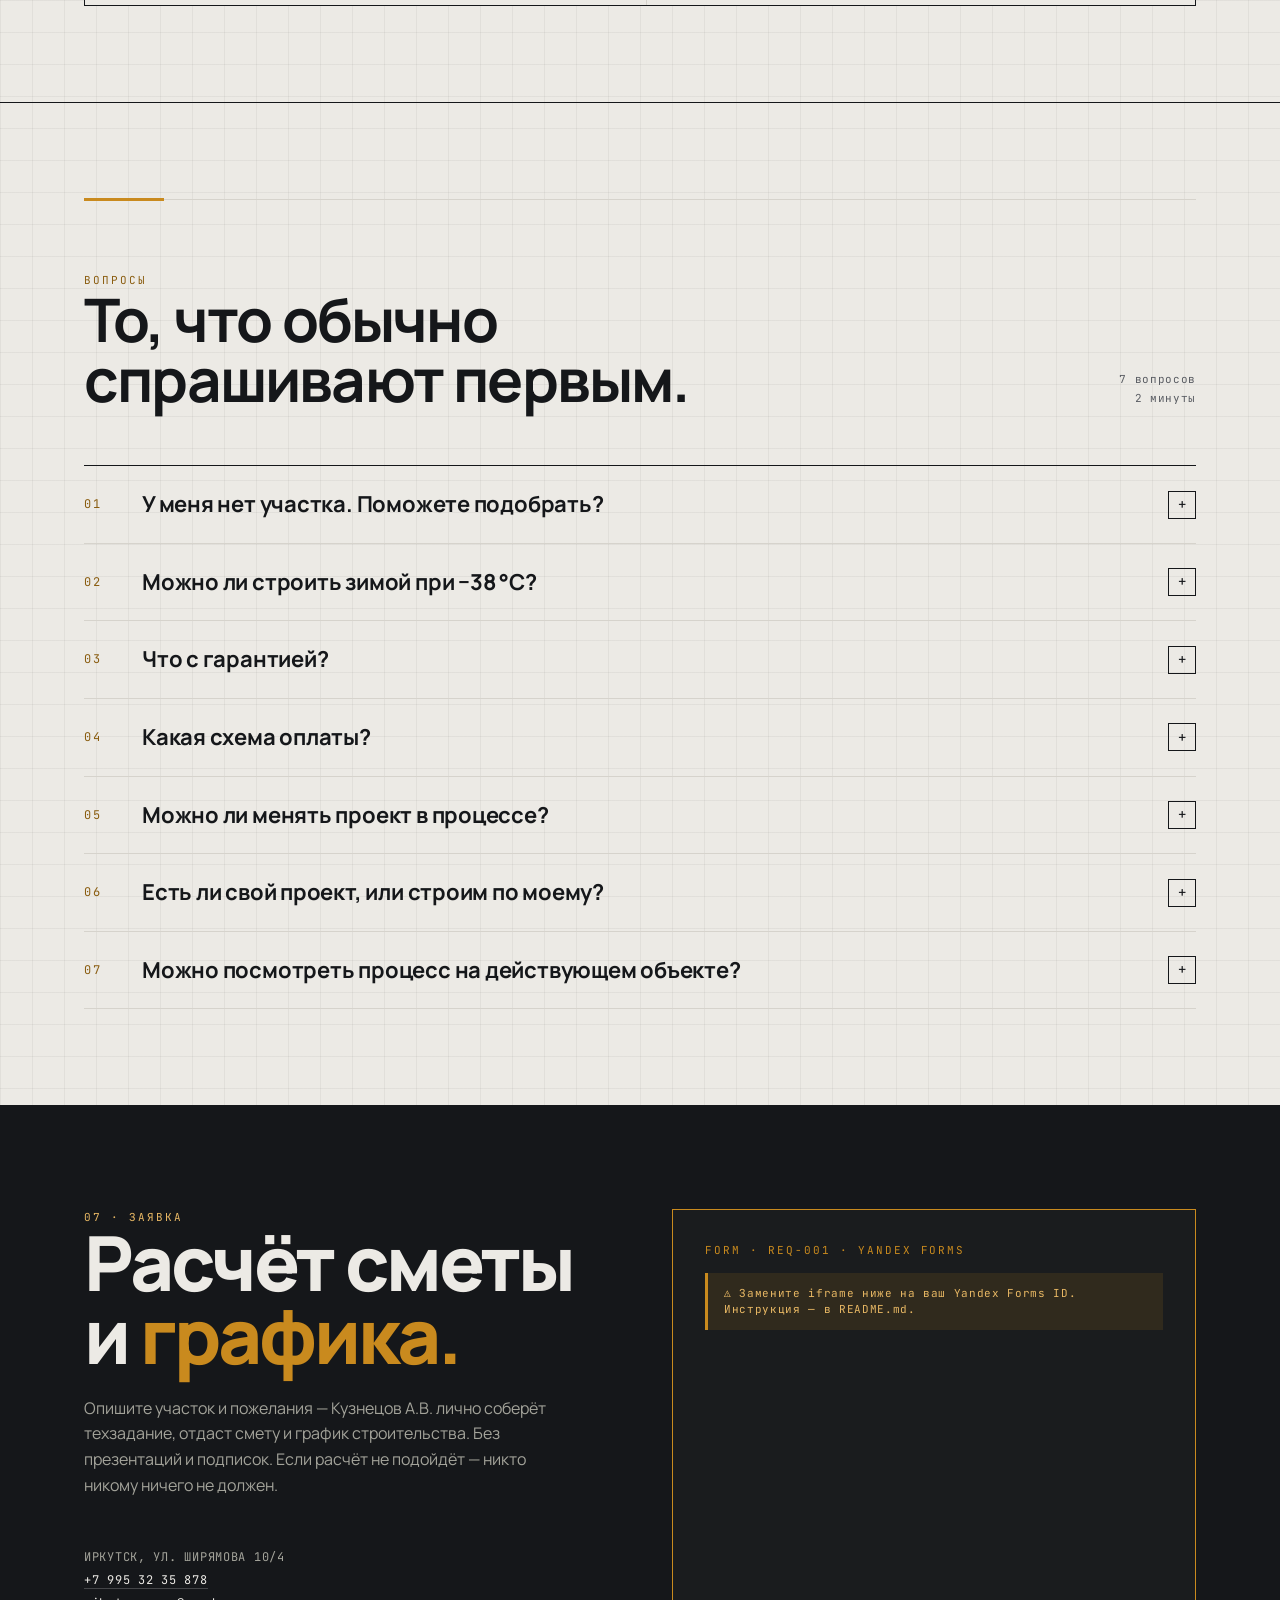
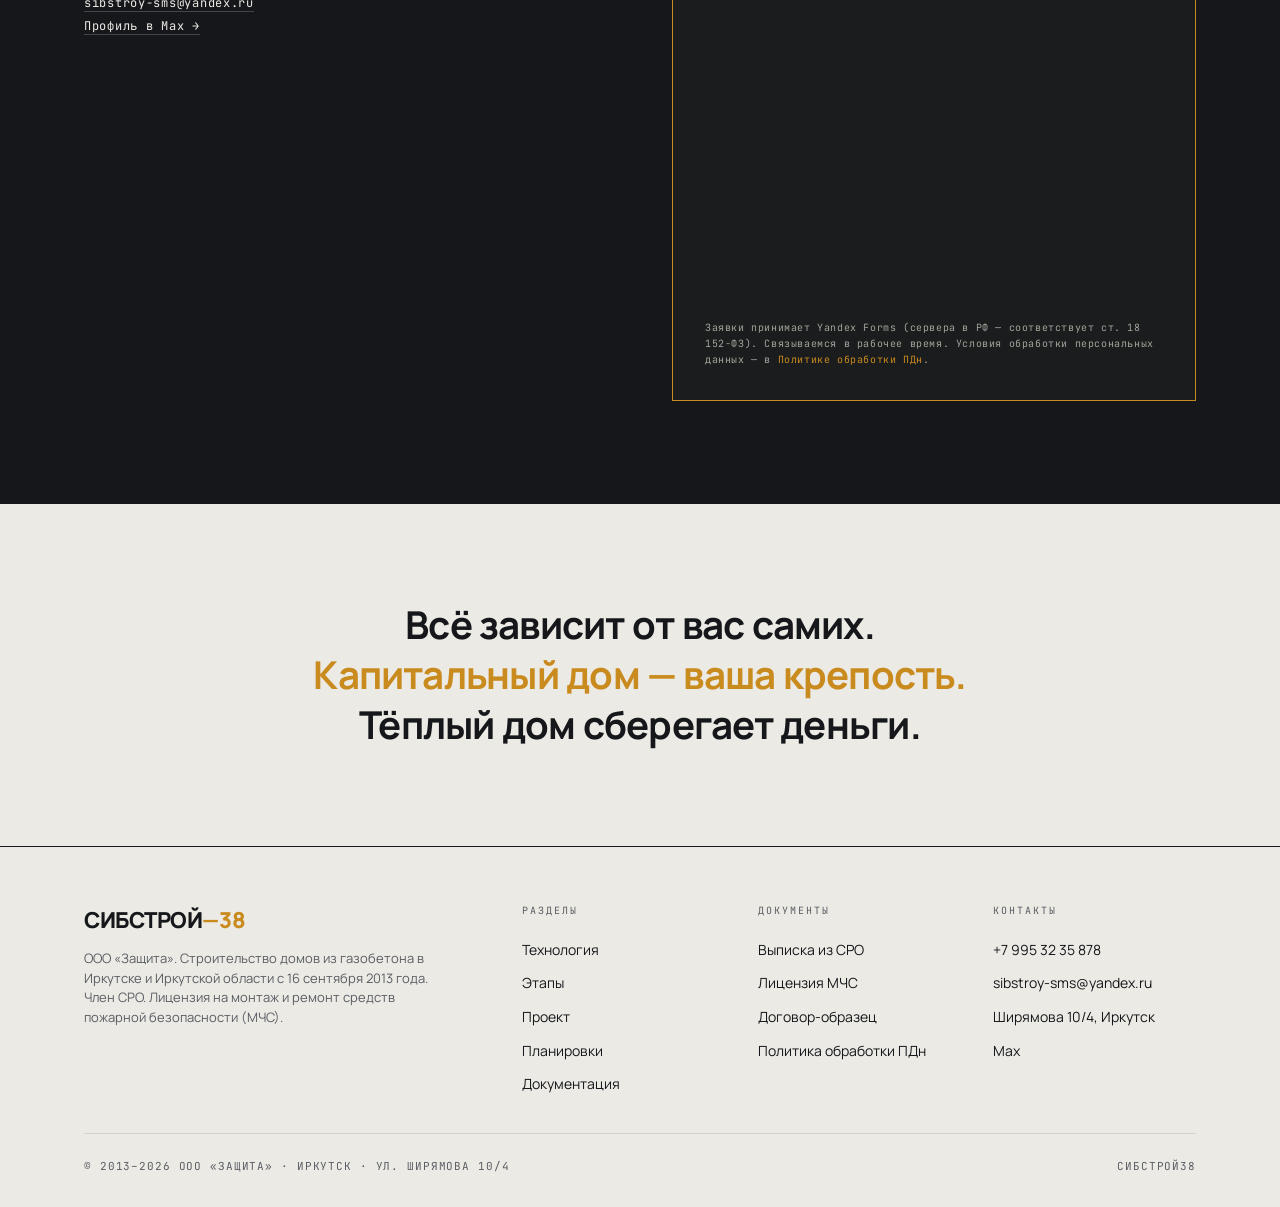
==== commit 13a6ab35: "Hero: blueprint full-width — лист становится главным объектом Заказчик отметил что лист в правой кол" ====
--- a/index.html
+++ b/index.html
@@ -50,39 +50,19 @@
      HERO
      ===================================================== -->
 <section class="hero">
-  <div class="container hero-grid">
-    <div>
+  <div class="container">
+    <div class="hero-intro">
       <div class="hero-tags">
         <span class="tag">doc · 01</span>
         <span class="tag">rev · 2026.05</span>
         <span class="tag ochre">scale · 1:1</span>
       </div>
-      <h1 class="display">
-        ДОМ —<br>
-        ЭТО<br>
-        <span class="ochre">ИНЖЕНЕРИЯ.</span>
+      <h1 class="display hero-h1">
+        ДОМ — ЭТО <span class="ochre">ИНЖЕНЕРИЯ.</span>
       </h1>
       <p class="lead">
         Строим дома в Иркутске и Иркутской области с 16 сентября 2013 года. Газобетон D500 400 мм, монолитная фундаментная плита, ж/б перекрытия, плоская кровля с утеплением 400 мм арболит-бетона. Возможен одноэтажный или двухэтажный вариант. Каждый объект ведёт лично директор — Кузнецов А.В.
       </p>
-      <div class="hero-specs">
-        <div>
-          <div class="label">Стены</div>
-          <div class="val">Газобетон D500 · 400 мм</div>
-        </div>
-        <div>
-          <div class="label">Перекрытия</div>
-          <div class="val">Ж/Б плиты, +3.350</div>
-        </div>
-        <div>
-          <div class="label">Кровля</div>
-          <div class="val">Арболит 400 мм</div>
-        </div>
-      </div>
-      <div class="hero-cta">
-        <a href="#contact" class="btn">Рассчитать смету <span class="arrow">→</span></a>
-        <a href="#process" class="btn btn-ghost">Как мы работаем</a>
-      </div>
     </div>
 
     <!-- Hero blueprint — обложка реального проекта АР, ООО «Защита» -->
@@ -90,6 +70,7 @@
       <span class="corner-bl"></span><span class="corner-br"></span>
       <div class="blueprint-head">
         <span>АР · обложка проекта</span>
+        <span>СибСтрой38 / 2026.05</span>
         <span>лист 01 / 41</span>
       </div>
       <div class="hero-blueprint-img-wrap">
@@ -100,9 +81,31 @@
       </div>
       <figcaption class="blueprint-legend">
         <span>реальный лист проектной документации</span>
+        <span>1 этаж · плоская кровля · газобетон 400</span>
         <span>штамп · ООО «Защита»</span>
       </figcaption>
     </figure>
+
+    <div class="hero-meta">
+      <div class="hero-specs">
+        <div>
+          <div class="label">Стены</div>
+          <div class="val">Газобетон D500 · 400 мм</div>
+        </div>
+        <div>
+          <div class="label">Перекрытия</div>
+          <div class="val">Ж/Б плиты, +3.350</div>
+        </div>
+        <div>
+          <div class="label">Кровля</div>
+          <div class="val">Арболит 400 мм</div>
+        </div>
+      </div>
+      <div class="hero-cta">
+        <a href="#contact" class="btn">Рассчитать смету <span class="arrow">→</span></a>
+        <a href="#process" class="btn btn-ghost">Как мы работаем</a>
+      </div>
+    </div>
   </div>
 </section>
 
--- a/styles.css
+++ b/styles.css
@@ -229,39 +229,56 @@
    HERO
    ============================================================ */
 .hero {
-  padding: clamp(36px, 6vw, 72px) 0 clamp(48px, 6vw, 64px);
+  padding: clamp(36px, 6vw, 72px) 0 clamp(48px, 6vw, 80px);
   border-bottom: 1px solid var(--ink);
 }
-.hero-grid {
-  display: grid;
-  grid-template-columns: 1.35fr 1fr;
-  gap: clamp(28px, 4vw, 56px);
-  align-items: center;
+.hero-intro {
+  max-width: 1040px;
+  margin: 0 auto 0 0;
 }
 .hero-tags { display: flex; flex-wrap: wrap; gap: 8px; margin-bottom: clamp(20px, 3vw, 30px); }
-.hero h1 {
-  font-size: clamp(48px, 9vw, 112px);
+.hero-h1 {
+  font-size: clamp(44px, 8vw, 96px);
   letter-spacing: -0.04em;
-}
-.hero h1 .ochre { color: var(--ochre); }
+  line-height: 0.96;
+  max-width: 14ch;
+}
+.hero-h1 .ochre { color: var(--ochre); }
 .hero .lead {
-  max-width: 560px;
+  max-width: 760px;
   margin-top: clamp(20px, 3vw, 28px);
-  font-size: clamp(15px, 1.4vw, 17px);
+  font-size: clamp(15px, 1.4vw, 18px);
   color: var(--ink-soft);
   line-height: 1.6;
+}
+
+/* Blueprint становится главным объектом hero — на всю ширину контейнера */
+.hero-blueprint-real {
+  margin: clamp(40px, 5vw, 64px) 0 clamp(36px, 4vw, 56px);
+  padding: clamp(20px, 2.4vw, 32px);
+}
+
+/* Под blueprint — компактная мета-полоса со спецификацией и кнопками */
+.hero-meta {
+  display: grid;
+  grid-template-columns: 2fr 1fr;
+  gap: clamp(28px, 4vw, 64px);
+  align-items: end;
 }
 .hero-specs {
   display: grid;
   grid-template-columns: repeat(3, 1fr);
   gap: clamp(16px, 3vw, 48px);
-  margin-top: clamp(28px, 4vw, 40px);
   max-width: 720px;
 }
 .hero-specs .label { margin-bottom: 6px; }
 .hero-specs .val { font-size: clamp(16px, 1.7vw, 20px); font-weight: 600; }
 
-.hero-cta { display: flex; flex-wrap: wrap; gap: 12px; margin-top: clamp(28px, 4vw, 40px); }
+.hero-cta { display: flex; flex-wrap: wrap; gap: 12px; justify-content: flex-end; }
+@media (max-width: 900px) {
+  .hero-meta { grid-template-columns: 1fr; }
+  .hero-cta { justify-content: flex-start; }
+}
 
 /* Blueprint */
 .blueprint {
@@ -272,12 +289,17 @@
 .blueprint-head {
   display: flex;
   justify-content: space-between;
+  align-items: baseline;
+  gap: 16px;
   font-family: var(--font-mono);
   font-size: 10px;
   letter-spacing: 0.18em;
   text-transform: uppercase;
   color: var(--ink-soft);
-}
+  padding-bottom: 12px;
+  border-bottom: 1px solid var(--paper-line);
+}
+.blueprint-head span:nth-child(2) { color: var(--ochre-deep); }
 .blueprint svg { width: 100%; height: auto; margin-top: 10px; }
 
 /* Hero blueprint — реальный лист проекта АР с обложки ООО «Защита» */
@@ -291,13 +313,13 @@
 }
 .hero-blueprint-img-wrap {
   position: relative;
-  margin: 12px 0 4px;
+  margin: clamp(16px, 2vw, 24px) 0 clamp(12px, 1.5vw, 18px);
   /* Тонкая «бумажная» рамка вокруг листа проекта */
   background: #f6f4ee;
   box-shadow:
-    inset 0 0 0 1px rgba(21, 23, 26, 0.08),
-    0 1px 0 rgba(21, 23, 26, 0.06),
-    0 18px 36px -22px rgba(21, 23, 26, 0.3);
+    inset 0 0 0 1px rgba(21, 23, 26, 0.1),
+    0 2px 0 rgba(21, 23, 26, 0.06),
+    0 28px 56px -28px rgba(21, 23, 26, 0.35);
 }
 .hero-blueprint-img-wrap img {
   display: block;
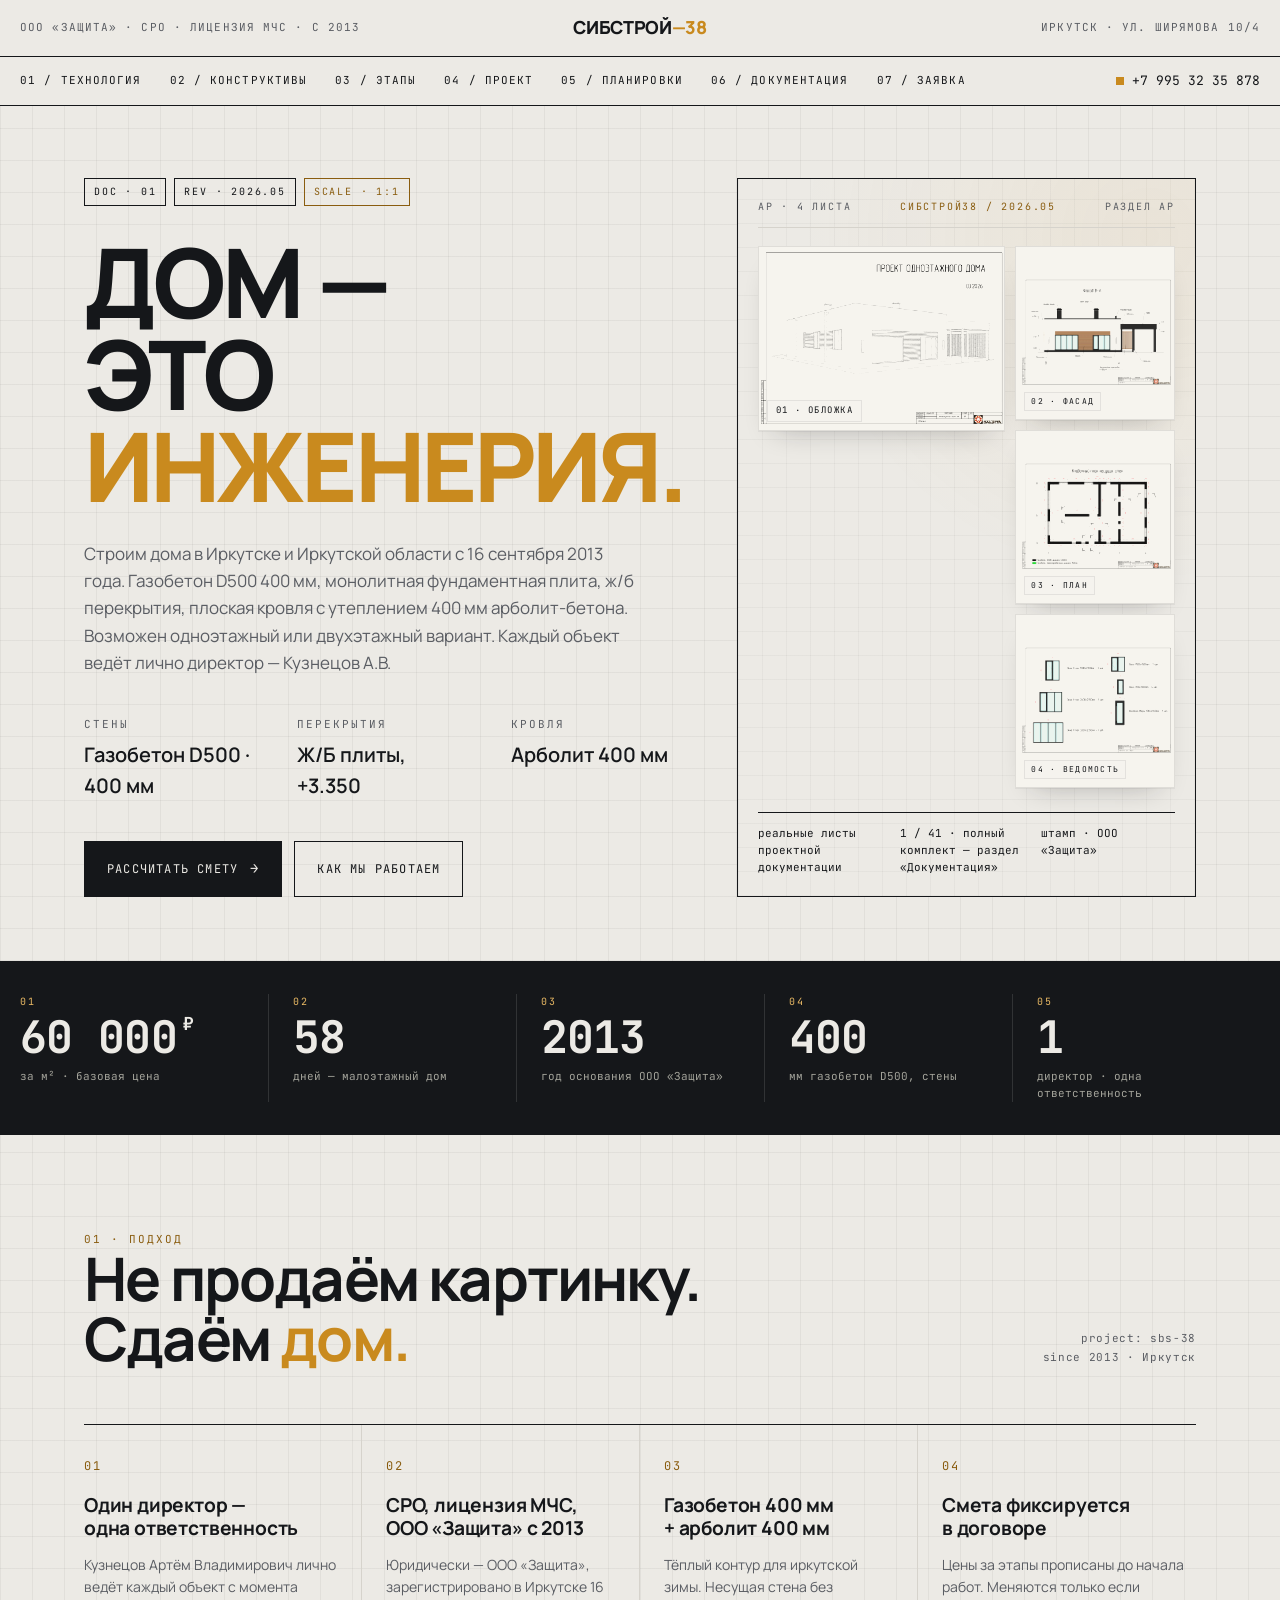
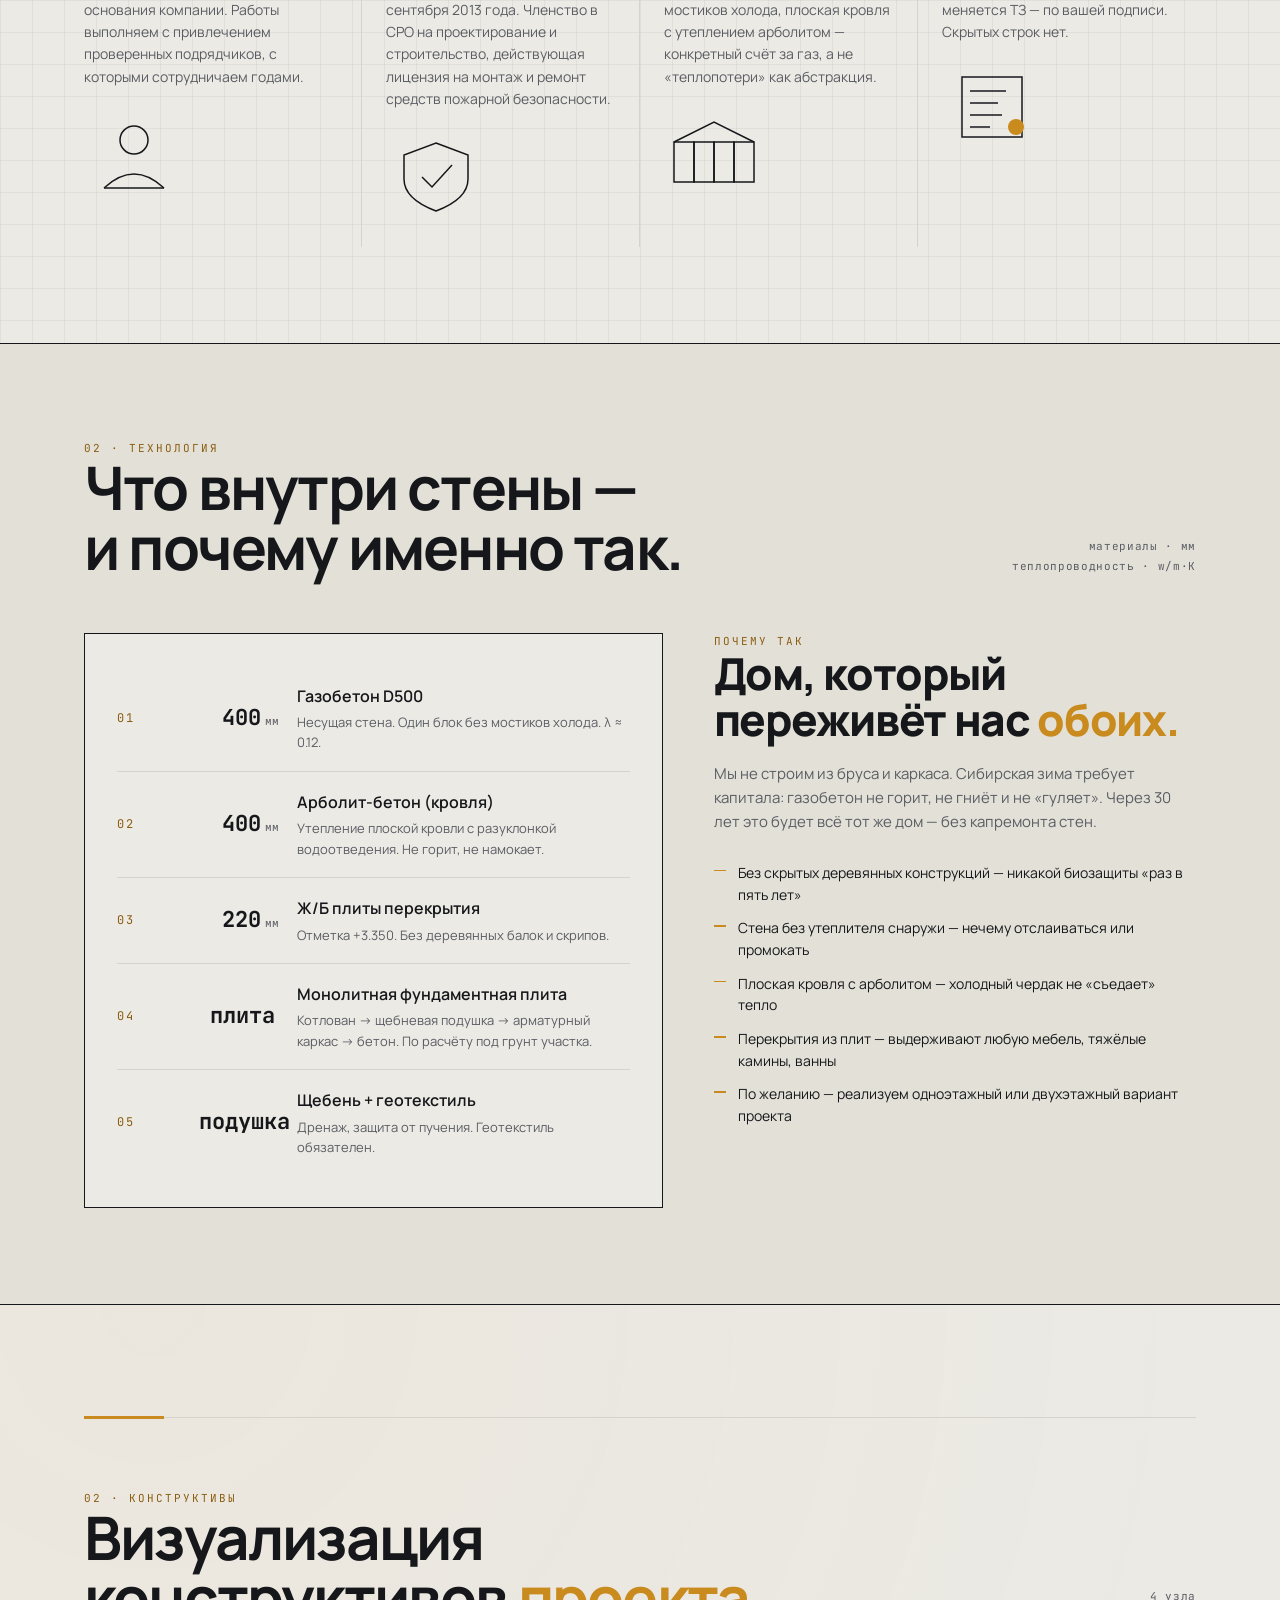
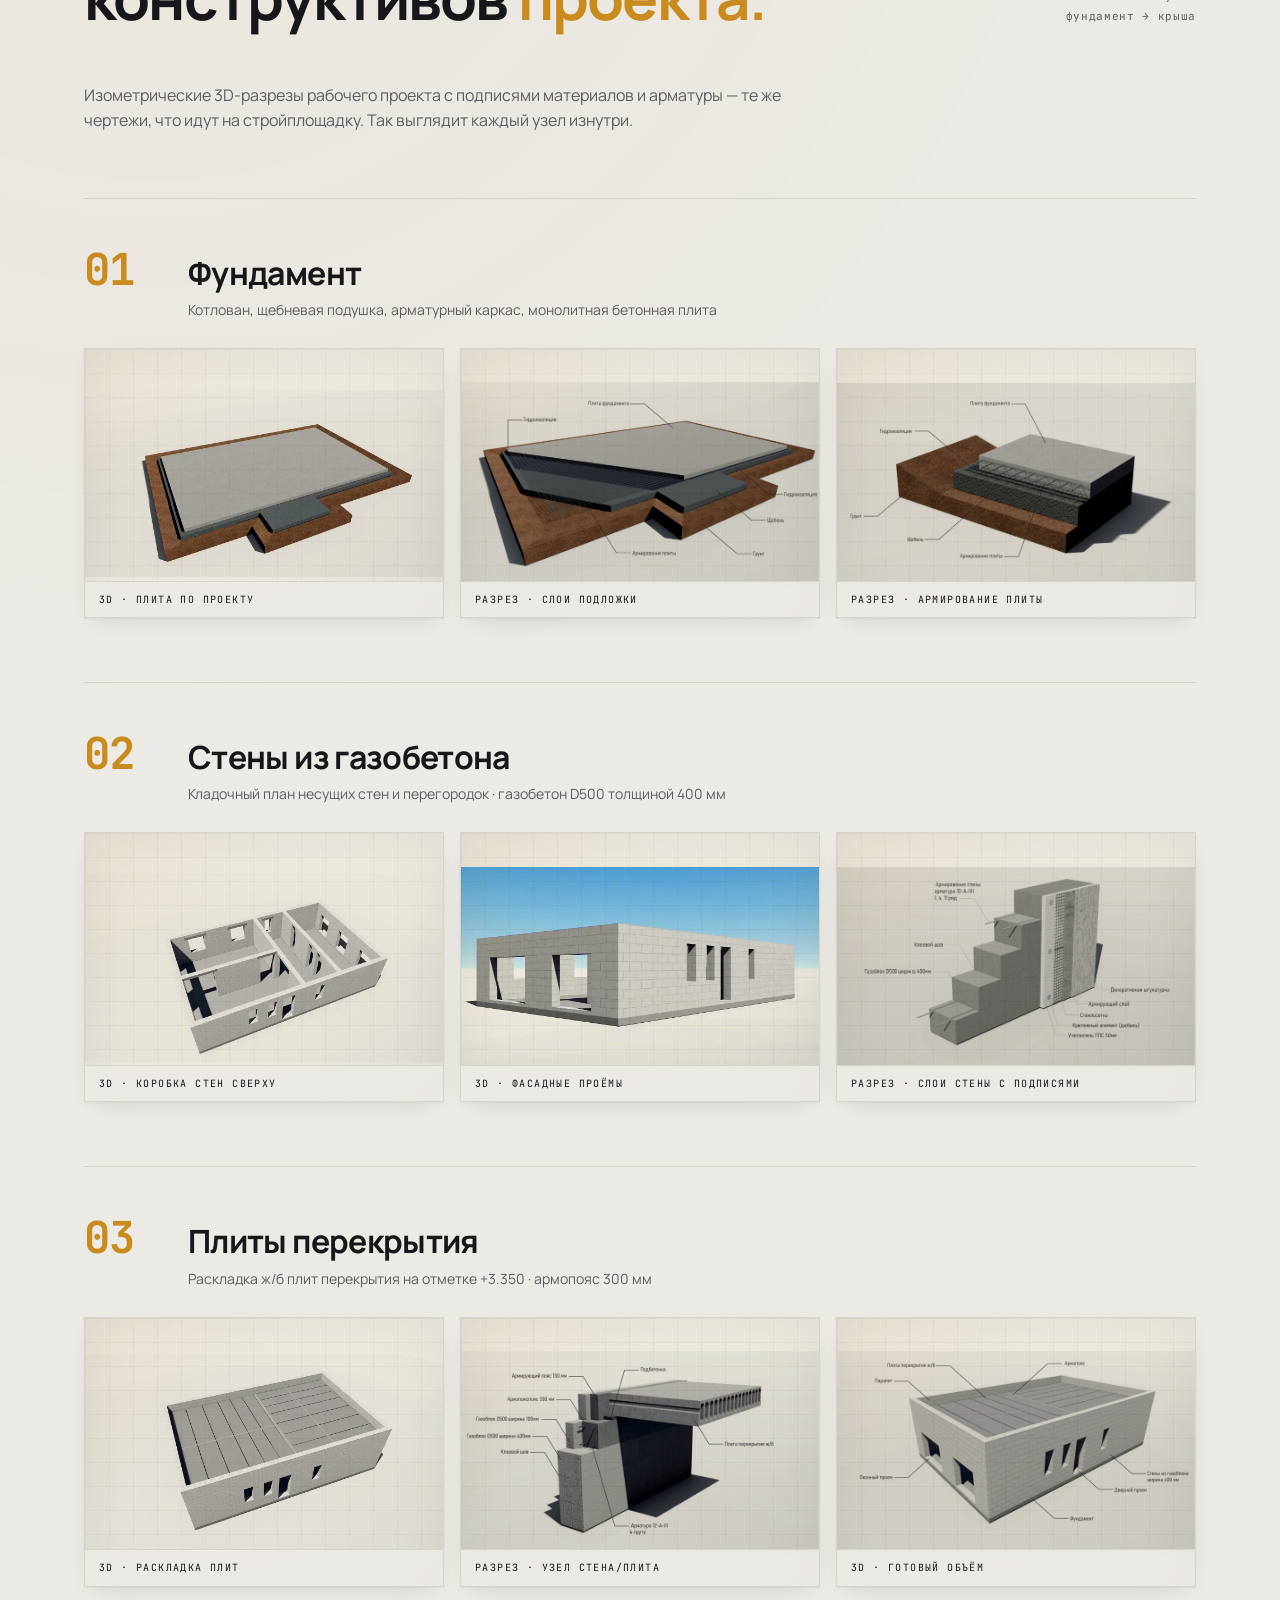
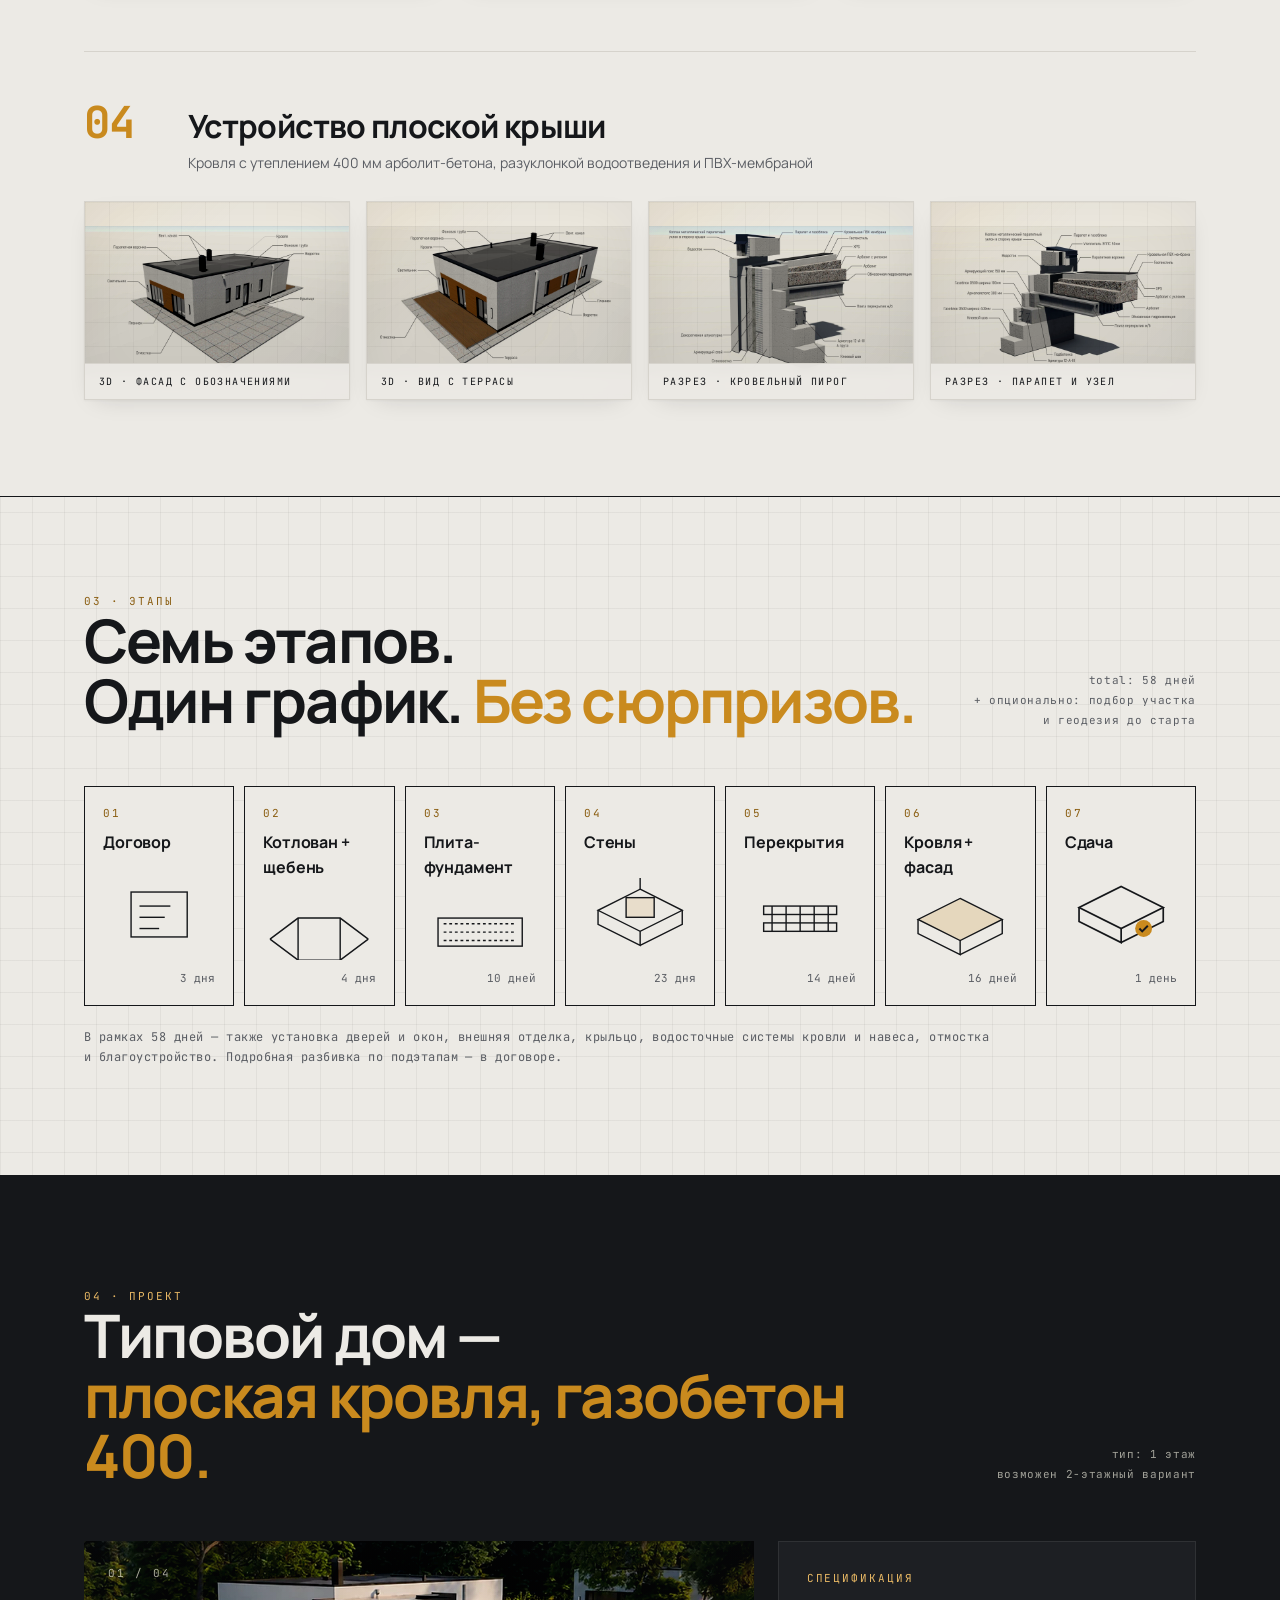
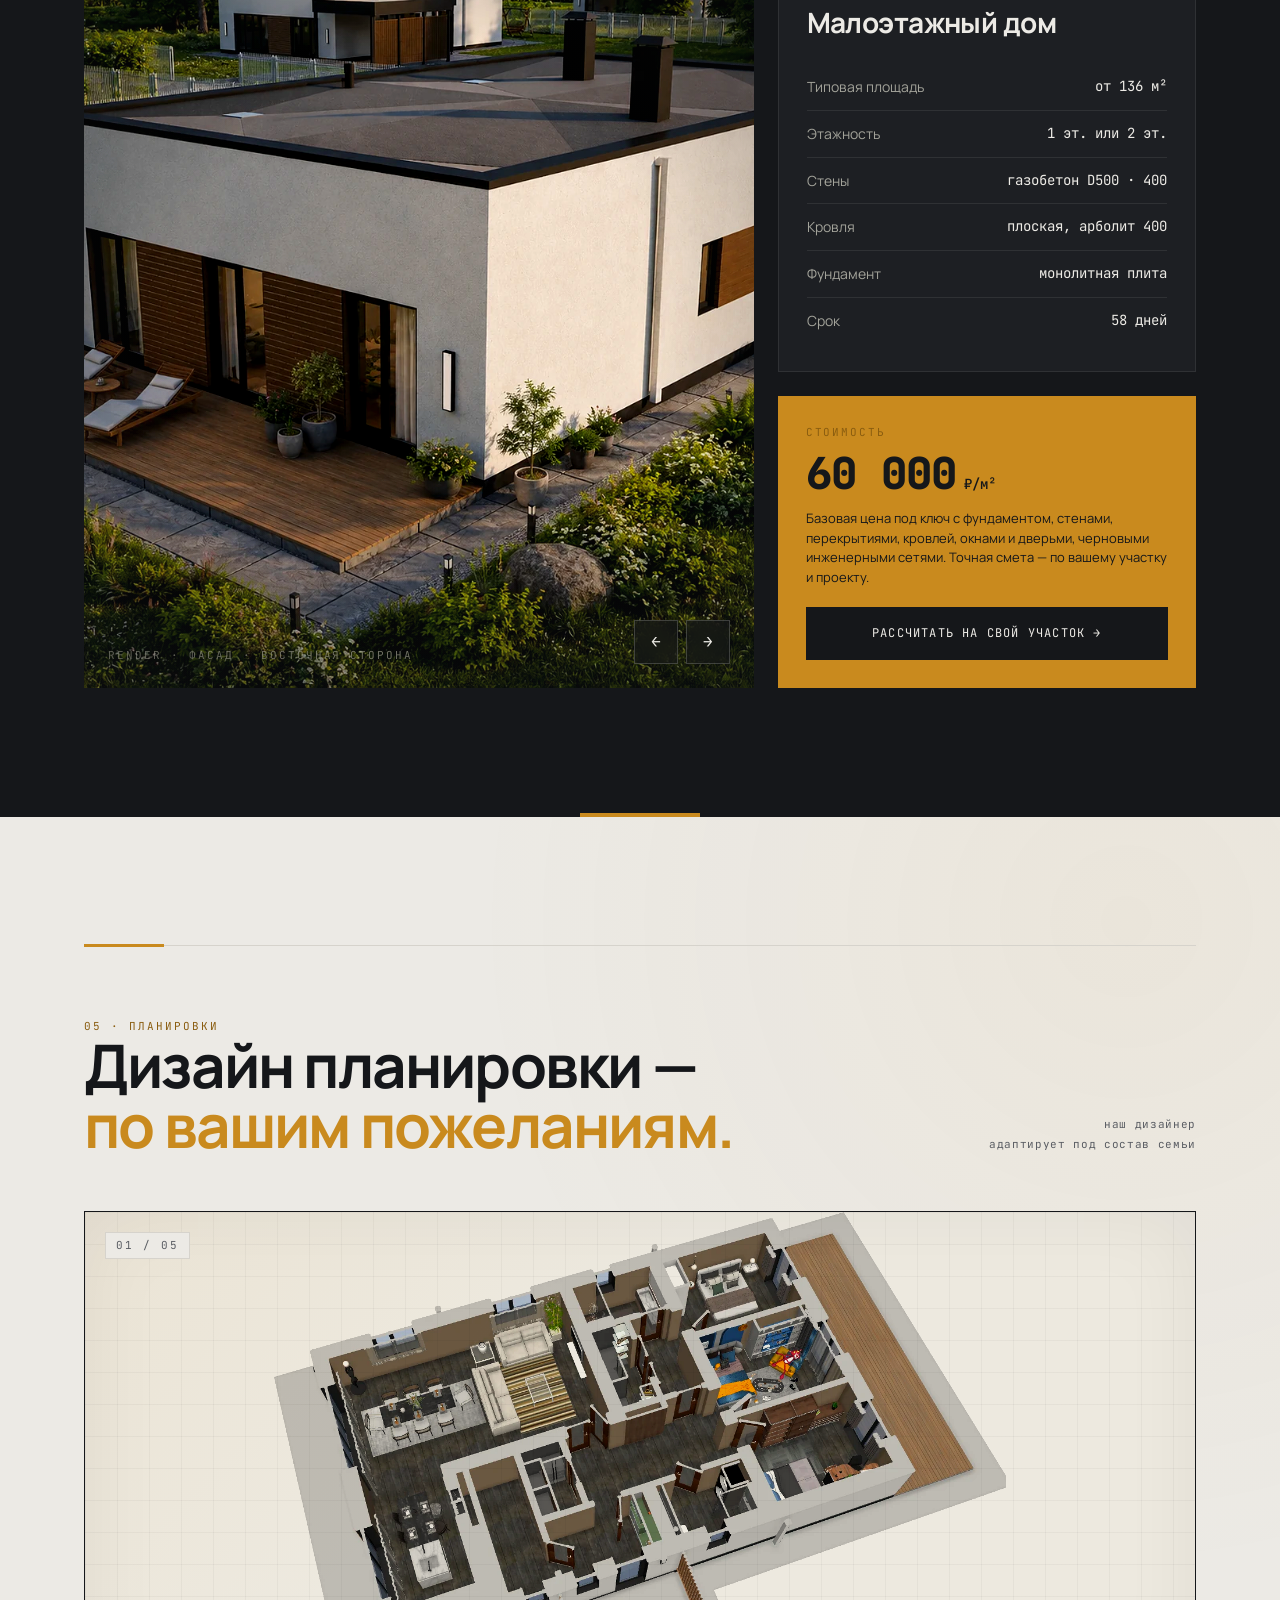
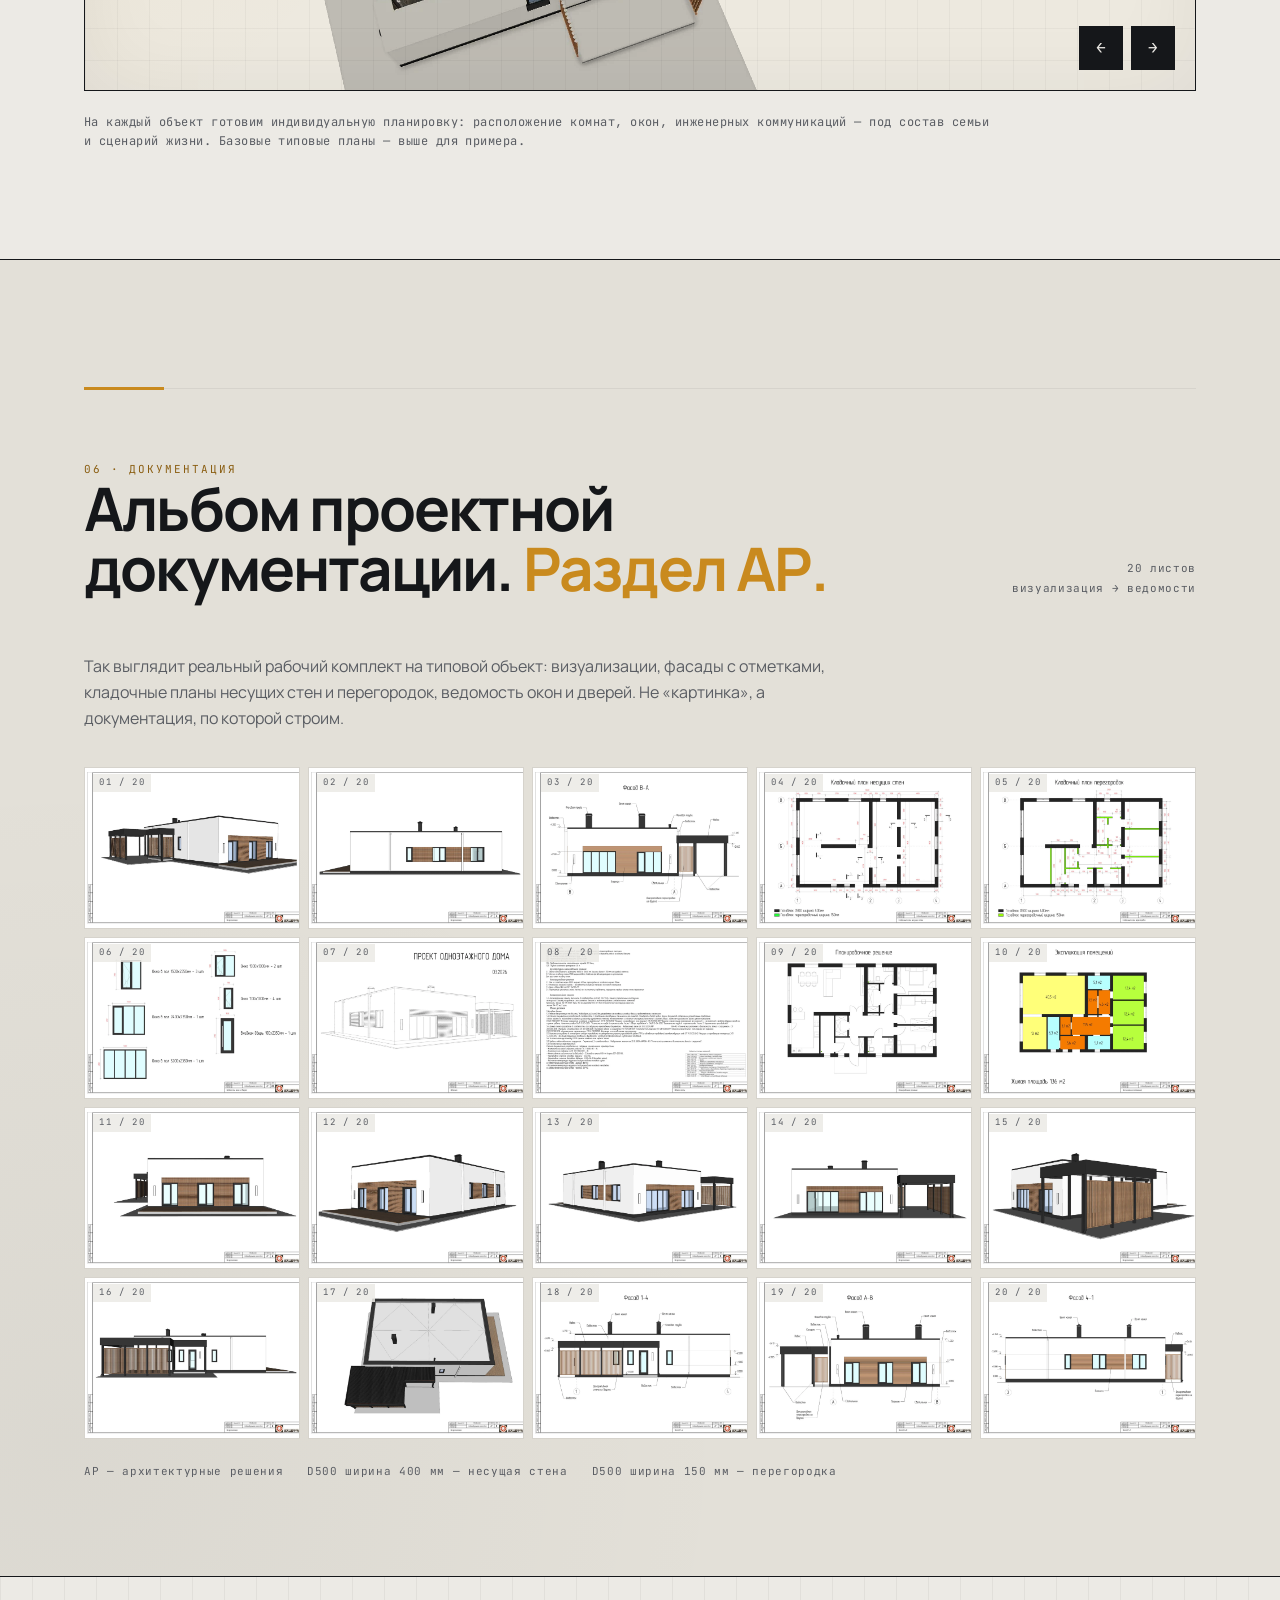
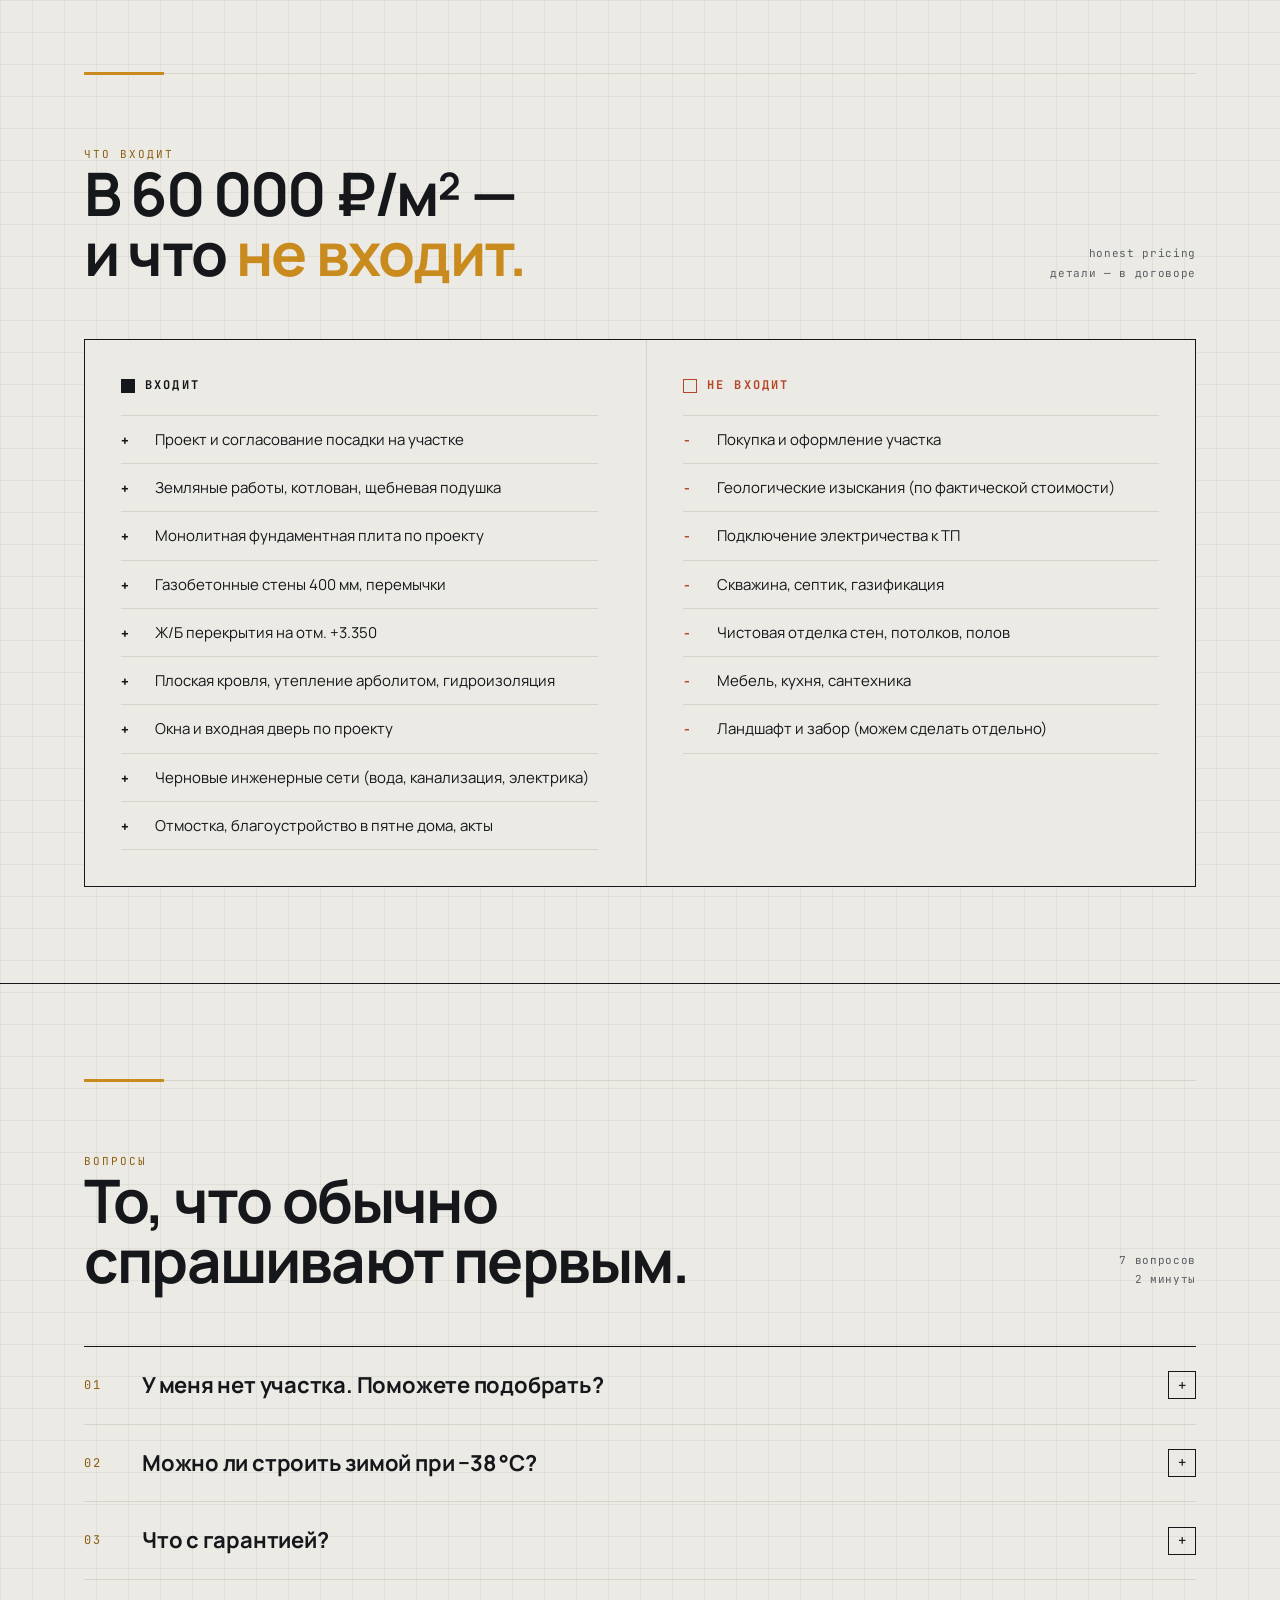
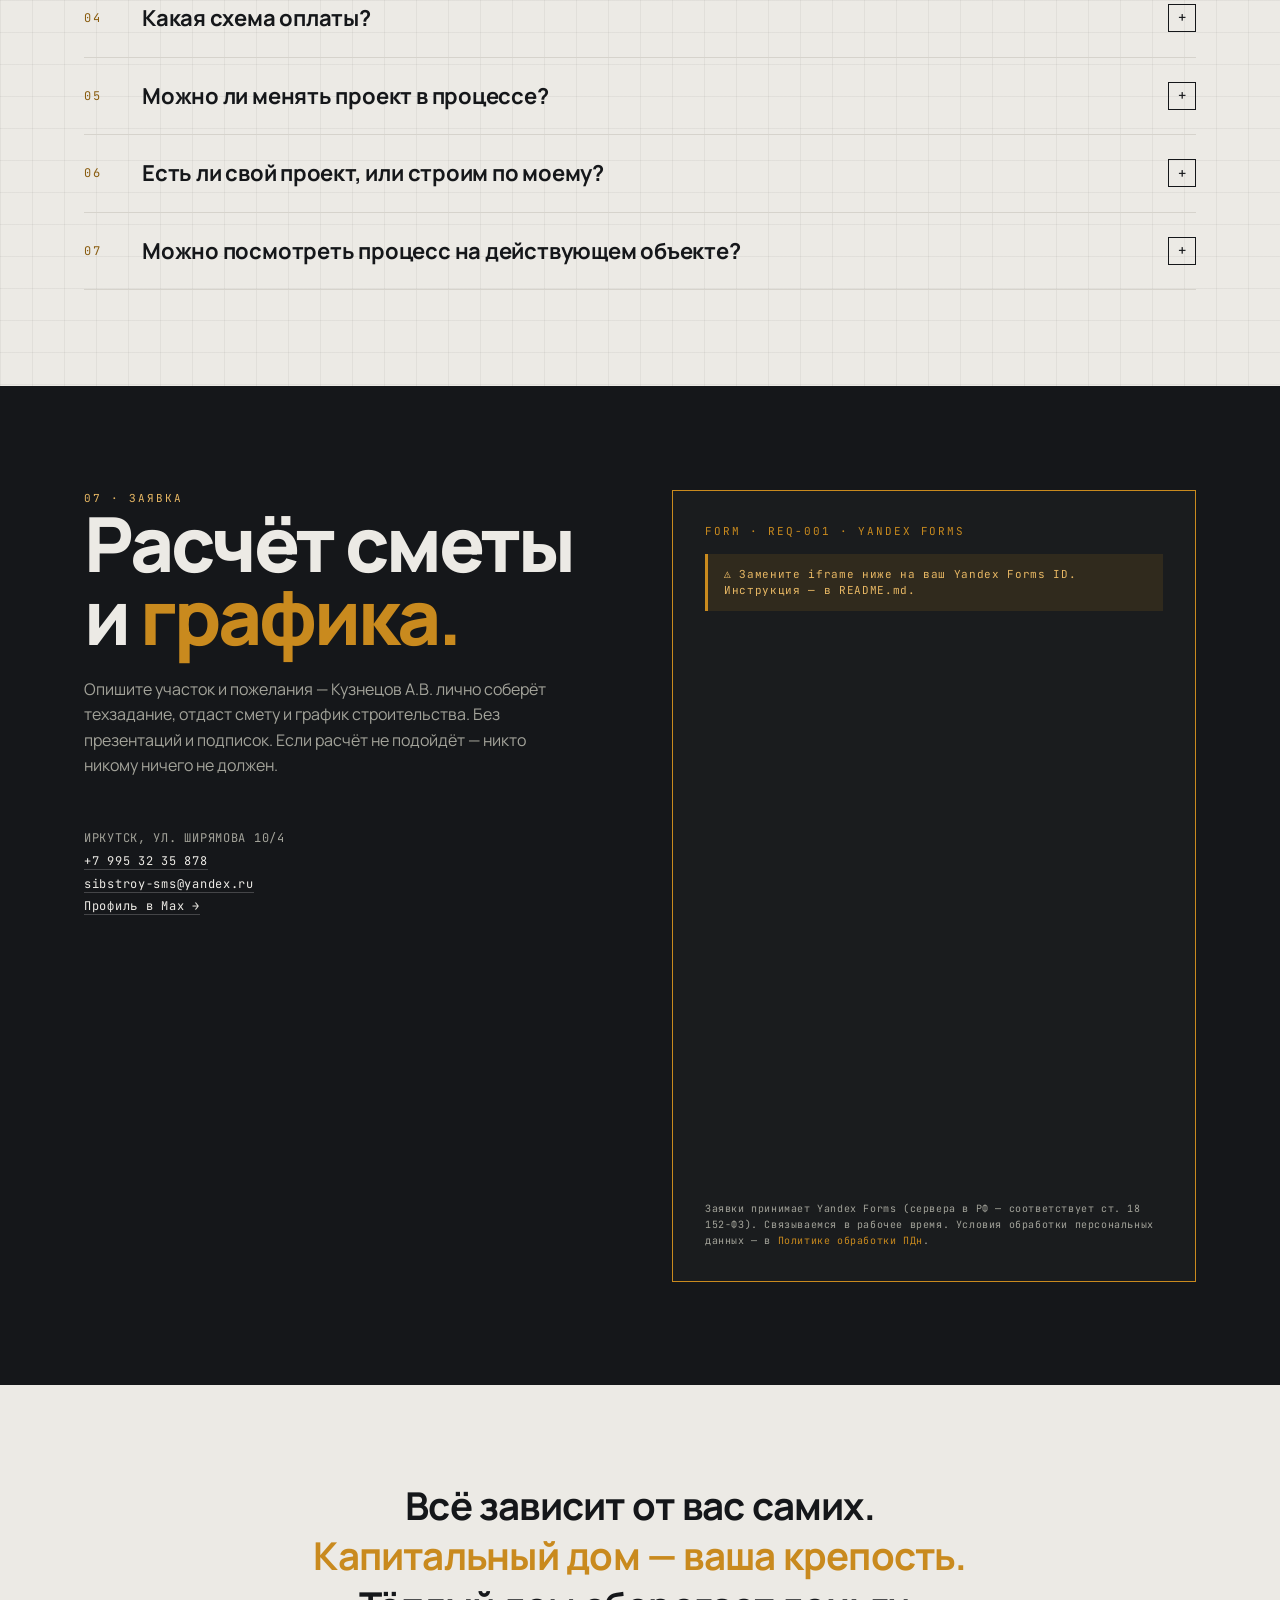
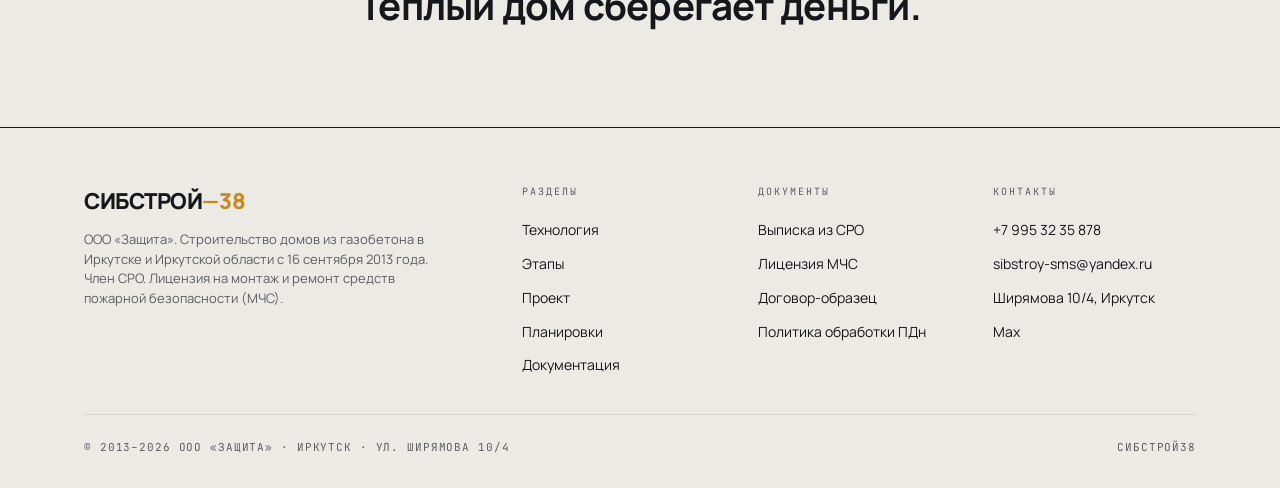
==== commit 9a5d1713: "Hero: коллаж из 4 реальных листов АР (вариант A) Возврат к 2-колоночному hero-grid (1:1). Правая кол" ====
--- a/index.html
+++ b/index.html
@@ -50,62 +50,78 @@
      HERO
      ===================================================== -->
 <section class="hero">
-  <div class="container">
-    <div class="hero-intro">
+  <div class="container hero-grid">
+    <div>
       <div class="hero-tags">
         <span class="tag">doc · 01</span>
         <span class="tag">rev · 2026.05</span>
         <span class="tag ochre">scale · 1:1</span>
       </div>
-      <h1 class="display hero-h1">
-        ДОМ — ЭТО <span class="ochre">ИНЖЕНЕРИЯ.</span>
+      <h1 class="display">
+        ДОМ —<br>
+        ЭТО<br>
+        <span class="ochre">ИНЖЕНЕРИЯ.</span>
       </h1>
       <p class="lead">
         Строим дома в Иркутске и Иркутской области с 16 сентября 2013 года. Газобетон D500 400 мм, монолитная фундаментная плита, ж/б перекрытия, плоская кровля с утеплением 400 мм арболит-бетона. Возможен одноэтажный или двухэтажный вариант. Каждый объект ведёт лично директор — Кузнецов А.В.
       </p>
-    </div>
-
-    <!-- Hero blueprint — обложка реального проекта АР, ООО «Защита» -->
+      <div class="hero-specs">
+        <div>
+          <div class="label">Стены</div>
+          <div class="val">Газобетон D500 · 400 мм</div>
+        </div>
+        <div>
+          <div class="label">Перекрытия</div>
+          <div class="val">Ж/Б плиты, +3.350</div>
+        </div>
+        <div>
+          <div class="label">Кровля</div>
+          <div class="val">Арболит 400 мм</div>
+        </div>
+      </div>
+      <div class="hero-cta">
+        <a href="#contact" class="btn">Рассчитать смету <span class="arrow">→</span></a>
+        <a href="#process" class="btn btn-ghost">Как мы работаем</a>
+      </div>
+    </div>
+
+    <!-- Hero blueprint — коллаж из реальных листов АР, ООО «Защита» -->
     <figure class="blueprint framed hero-blueprint-real">
       <span class="corner-bl"></span><span class="corner-br"></span>
       <div class="blueprint-head">
-        <span>АР · обложка проекта</span>
+        <span>АР · 4 листа</span>
         <span>СибСтрой38 / 2026.05</span>
-        <span>лист 01 / 41</span>
-      </div>
-      <div class="hero-blueprint-img-wrap">
-        <img src="img/renders/hero-blueprint.webp"
-             alt="Проект одноэтажного дома, обложка раздела АР · ООО «Защита»"
-             loading="eager"
-             decoding="async" />
+        <span>раздел АР</span>
+      </div>
+      <div class="hero-collage">
+        <a href="#blueprints" class="hero-collage-main" aria-label="Обложка проекта одноэтажного дома">
+          <img src="img/renders/hero-blueprint.webp"
+               alt="Обложка раздела АР: проект одноэтажного дома"
+               loading="eager"
+               decoding="async" />
+          <span class="hero-collage-label mono">01 · обложка</span>
+        </a>
+        <div class="hero-collage-stack">
+          <a href="#blueprints" class="hero-collage-mini" aria-label="Фасад В-А с отметками">
+            <img src="img/process/process-20.webp" alt="Фасад В-А с отметками высот" loading="lazy" />
+            <span class="hero-collage-label mono">02 · фасад</span>
+          </a>
+          <a href="#blueprints" class="hero-collage-mini" aria-label="Кладочный план несущих стен">
+            <img src="img/process/process-01.webp" alt="Кладочный план несущих стен" loading="lazy" />
+            <span class="hero-collage-label mono">03 · план</span>
+          </a>
+          <a href="#blueprints" class="hero-collage-mini" aria-label="Ведомость окон и дверей">
+            <img src="img/process/process-15.webp" alt="Ведомость окон и дверей" loading="lazy" />
+            <span class="hero-collage-label mono">04 · ведомость</span>
+          </a>
+        </div>
       </div>
       <figcaption class="blueprint-legend">
-        <span>реальный лист проектной документации</span>
-        <span>1 этаж · плоская кровля · газобетон 400</span>
+        <span>реальные листы проектной документации</span>
+        <span>1 / 41 · полный комплект — раздел «Документация»</span>
         <span>штамп · ООО «Защита»</span>
       </figcaption>
     </figure>
-
-    <div class="hero-meta">
-      <div class="hero-specs">
-        <div>
-          <div class="label">Стены</div>
-          <div class="val">Газобетон D500 · 400 мм</div>
-        </div>
-        <div>
-          <div class="label">Перекрытия</div>
-          <div class="val">Ж/Б плиты, +3.350</div>
-        </div>
-        <div>
-          <div class="label">Кровля</div>
-          <div class="val">Арболит 400 мм</div>
-        </div>
-      </div>
-      <div class="hero-cta">
-        <a href="#contact" class="btn">Рассчитать смету <span class="arrow">→</span></a>
-        <a href="#process" class="btn btn-ghost">Как мы работаем</a>
-      </div>
-    </div>
   </div>
 </section>
 
--- a/styles.css
+++ b/styles.css
@@ -229,55 +229,123 @@
    HERO
    ============================================================ */
 .hero {
-  padding: clamp(36px, 6vw, 72px) 0 clamp(48px, 6vw, 80px);
+  padding: clamp(36px, 6vw, 72px) 0 clamp(48px, 6vw, 64px);
   border-bottom: 1px solid var(--ink);
 }
-.hero-intro {
-  max-width: 1040px;
-  margin: 0 auto 0 0;
+.hero-grid {
+  display: grid;
+  grid-template-columns: 1fr 1fr;
+  gap: clamp(28px, 4vw, 56px);
+  align-items: stretch;
 }
 .hero-tags { display: flex; flex-wrap: wrap; gap: 8px; margin-bottom: clamp(20px, 3vw, 30px); }
-.hero-h1 {
-  font-size: clamp(44px, 8vw, 96px);
+.hero h1 {
+  font-size: clamp(44px, 7.5vw, 96px);
   letter-spacing: -0.04em;
   line-height: 0.96;
-  max-width: 14ch;
-}
-.hero-h1 .ochre { color: var(--ochre); }
+}
+.hero h1 .ochre { color: var(--ochre); }
 .hero .lead {
-  max-width: 760px;
+  max-width: 560px;
   margin-top: clamp(20px, 3vw, 28px);
-  font-size: clamp(15px, 1.4vw, 18px);
+  font-size: clamp(15px, 1.4vw, 17px);
   color: var(--ink-soft);
   line-height: 1.6;
-}
-
-/* Blueprint становится главным объектом hero — на всю ширину контейнера */
-.hero-blueprint-real {
-  margin: clamp(40px, 5vw, 64px) 0 clamp(36px, 4vw, 56px);
-  padding: clamp(20px, 2.4vw, 32px);
-}
-
-/* Под blueprint — компактная мета-полоса со спецификацией и кнопками */
-.hero-meta {
-  display: grid;
-  grid-template-columns: 2fr 1fr;
-  gap: clamp(28px, 4vw, 64px);
-  align-items: end;
 }
 .hero-specs {
   display: grid;
   grid-template-columns: repeat(3, 1fr);
   gap: clamp(16px, 3vw, 48px);
+  margin-top: clamp(28px, 4vw, 40px);
   max-width: 720px;
 }
 .hero-specs .label { margin-bottom: 6px; }
 .hero-specs .val { font-size: clamp(16px, 1.7vw, 20px); font-weight: 600; }
-
-.hero-cta { display: flex; flex-wrap: wrap; gap: 12px; justify-content: flex-end; }
+.hero-cta { display: flex; flex-wrap: wrap; gap: 12px; margin-top: clamp(28px, 4vw, 40px); }
+
+/* Hero blueprint — рамка с коллажем из 4 листов АР */
+.hero-blueprint-real {
+  display: flex;
+  flex-direction: column;
+  height: 100%;
+  padding: clamp(18px, 1.8vw, 24px);
+}
+
+/* Коллаж: главный лист слева + столбик из 3 миниатюр справа */
+.hero-collage {
+  display: grid;
+  grid-template-columns: 1.55fr 1fr;
+  gap: 10px;
+  margin: clamp(14px, 1.6vw, 18px) 0 clamp(12px, 1.4vw, 16px);
+  flex: 1;
+  min-height: 0;
+}
+.hero-collage-main,
+.hero-collage-mini {
+  position: relative;
+  display: block;
+  background: #f6f4ee;
+  border: 1px solid rgba(21, 23, 26, 0.1);
+  overflow: hidden;
+  box-shadow:
+    0 1px 0 rgba(21, 23, 26, 0.05),
+    0 14px 28px -18px rgba(21, 23, 26, 0.32);
+  transition: transform .25s ease, box-shadow .25s ease;
+  cursor: pointer;
+}
+.hero-collage-main img,
+.hero-collage-mini img {
+  display: block;
+  width: 100%;
+  height: 100%;
+  /* contain показывает лист целиком (заголовок, штамп) — важнее «заполненности» */
+  object-fit: contain;
+  object-position: center;
+  /* multiply сольёт белый фон листа с тёплой бумажной подложкой */
+  mix-blend-mode: multiply;
+  filter: contrast(1.15) brightness(1.02);
+}
+.hero-collage-main { aspect-ratio: 4 / 3; }
+.hero-collage-main:hover,
+.hero-collage-mini:hover {
+  transform: translateY(-2px);
+  box-shadow:
+    0 1px 0 rgba(21, 23, 26, 0.05),
+    0 22px 36px -18px rgba(21, 23, 26, 0.45);
+}
+.hero-collage-stack {
+  display: grid;
+  grid-template-rows: repeat(3, 1fr);
+  gap: 10px;
+}
+.hero-collage-mini {
+  aspect-ratio: auto;
+}
+.hero-collage-label {
+  position: absolute;
+  left: 8px;
+  bottom: 8px;
+  font-size: 9px;
+  letter-spacing: 0.16em;
+  text-transform: uppercase;
+  color: var(--ink);
+  background: rgba(246, 244, 238, 0.92);
+  padding: 3px 8px;
+  border: 1px solid rgba(21, 23, 26, 0.08);
+  pointer-events: none;
+}
+.hero-collage-mini .hero-collage-label {
+  font-size: 8px;
+  padding: 2px 6px;
+}
+
 @media (max-width: 900px) {
-  .hero-meta { grid-template-columns: 1fr; }
-  .hero-cta { justify-content: flex-start; }
+  .hero-grid { grid-template-columns: 1fr; }
+  .hero-blueprint-real { margin-top: 24px; }
+}
+@media (max-width: 560px) {
+  .hero-collage { grid-template-columns: 1fr; }
+  .hero-collage-stack { grid-template-columns: repeat(3, 1fr); grid-template-rows: auto; }
 }
 
 /* Blueprint */
@@ -310,50 +378,6 @@
     repeating-linear-gradient(0deg, rgba(21, 23, 26, 0.035) 0 1px, transparent 1px 24px),
     repeating-linear-gradient(90deg, rgba(21, 23, 26, 0.035) 0 1px, transparent 1px 24px),
     var(--paper);
-}
-.hero-blueprint-img-wrap {
-  position: relative;
-  margin: clamp(16px, 2vw, 24px) 0 clamp(12px, 1.5vw, 18px);
-  /* Тонкая «бумажная» рамка вокруг листа проекта */
-  background: #f6f4ee;
-  box-shadow:
-    inset 0 0 0 1px rgba(21, 23, 26, 0.1),
-    0 2px 0 rgba(21, 23, 26, 0.06),
-    0 28px 56px -28px rgba(21, 23, 26, 0.35);
-}
-.hero-blueprint-img-wrap img {
-  display: block;
-  width: 100%;
-  height: auto;
-  /* multiply слегка сольет белый фон листа с подложкой, линии останутся чёткими */
-  mix-blend-mode: multiply;
-  filter: contrast(1.18) brightness(1.02);
-}
-.hero-dim {
-  position: absolute;
-  font-family: var(--font-mono);
-  font-size: 10px;
-  letter-spacing: 0.16em;
-  text-transform: lowercase;
-  color: var(--ochre-deep);
-  background: var(--paper);
-  padding: 2px 8px;
-  border: 1px solid rgba(201, 138, 30, 0.4);
-  pointer-events: none;
-}
-.hero-dim-top {
-  top: 8px;
-  left: 50%;
-  transform: translateX(-50%);
-}
-.hero-dim-right {
-  top: 50%;
-  right: -14px;
-  transform: translateY(-50%) rotate(90deg);
-  transform-origin: center;
-}
-@media (max-width: 900px) {
-  .hero-dim-right { right: 8px; transform: none; }
 }
 .blueprint-legend {
   display: grid;
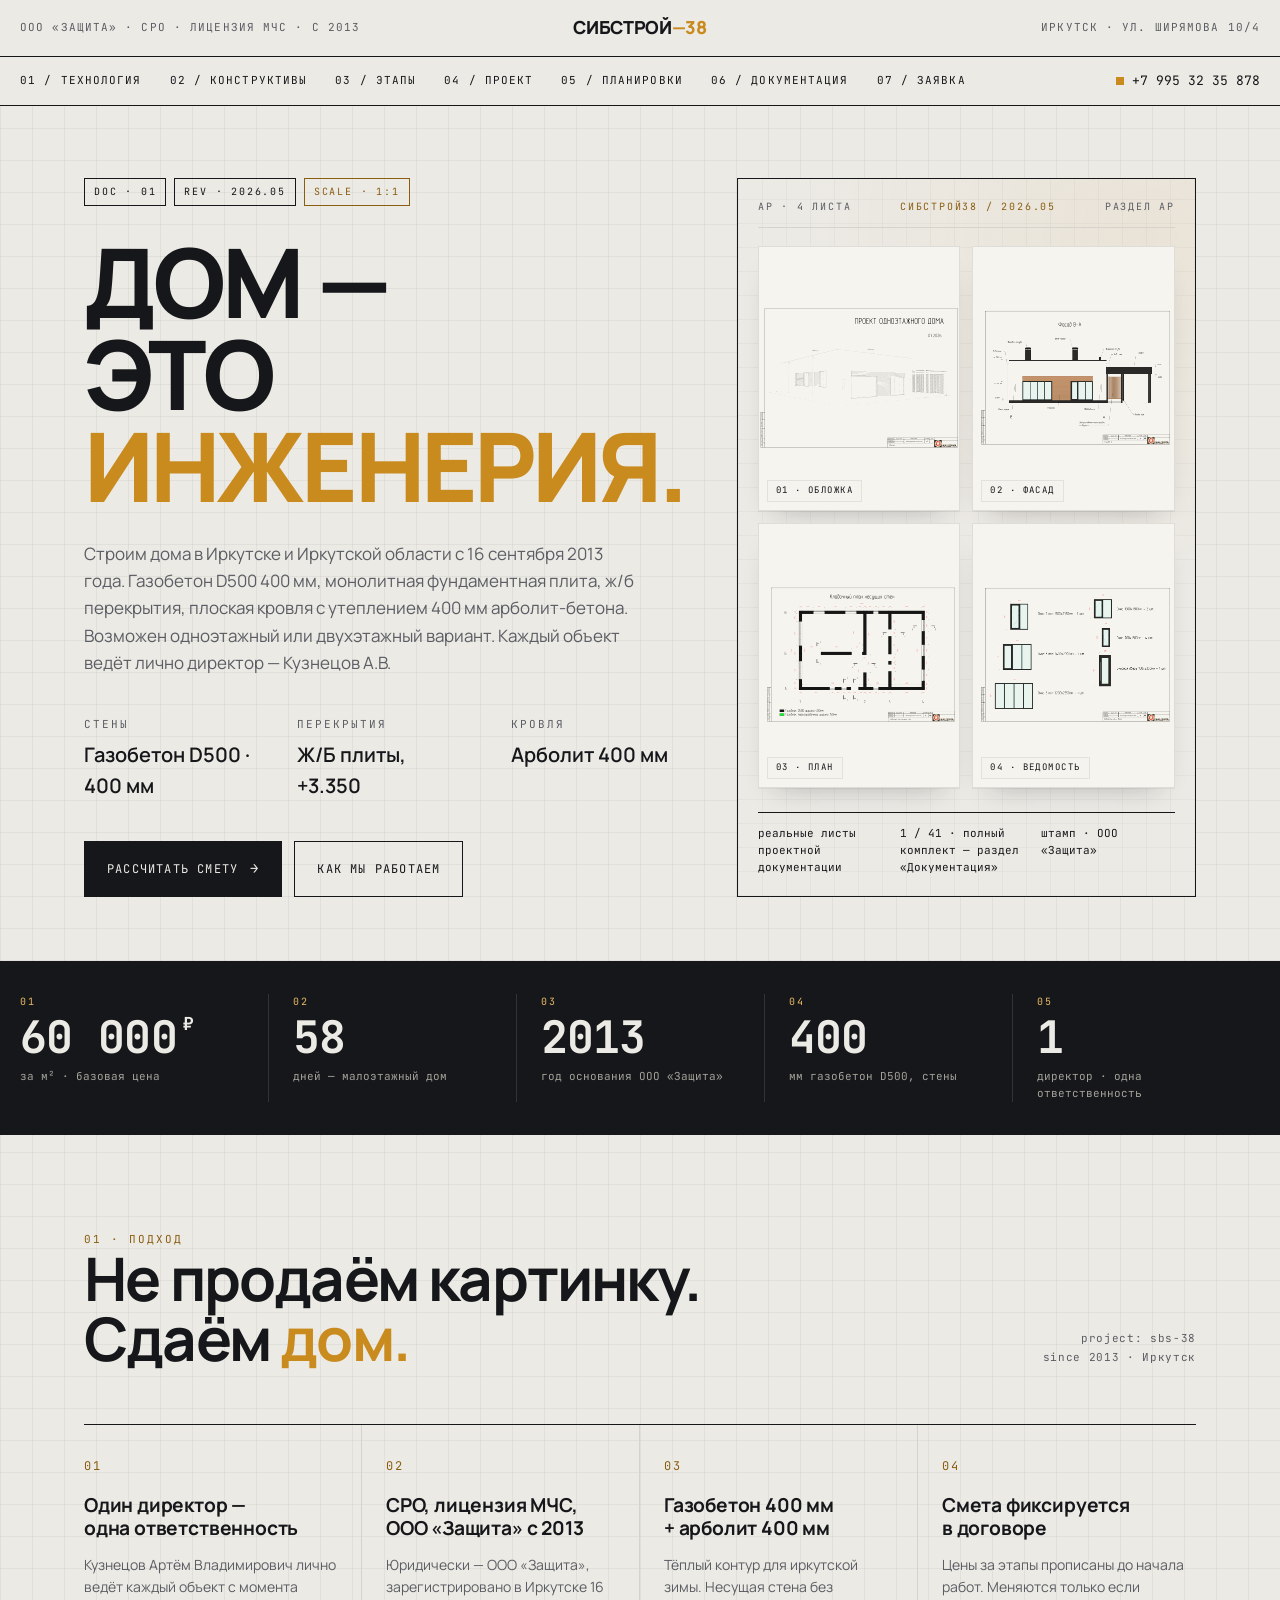
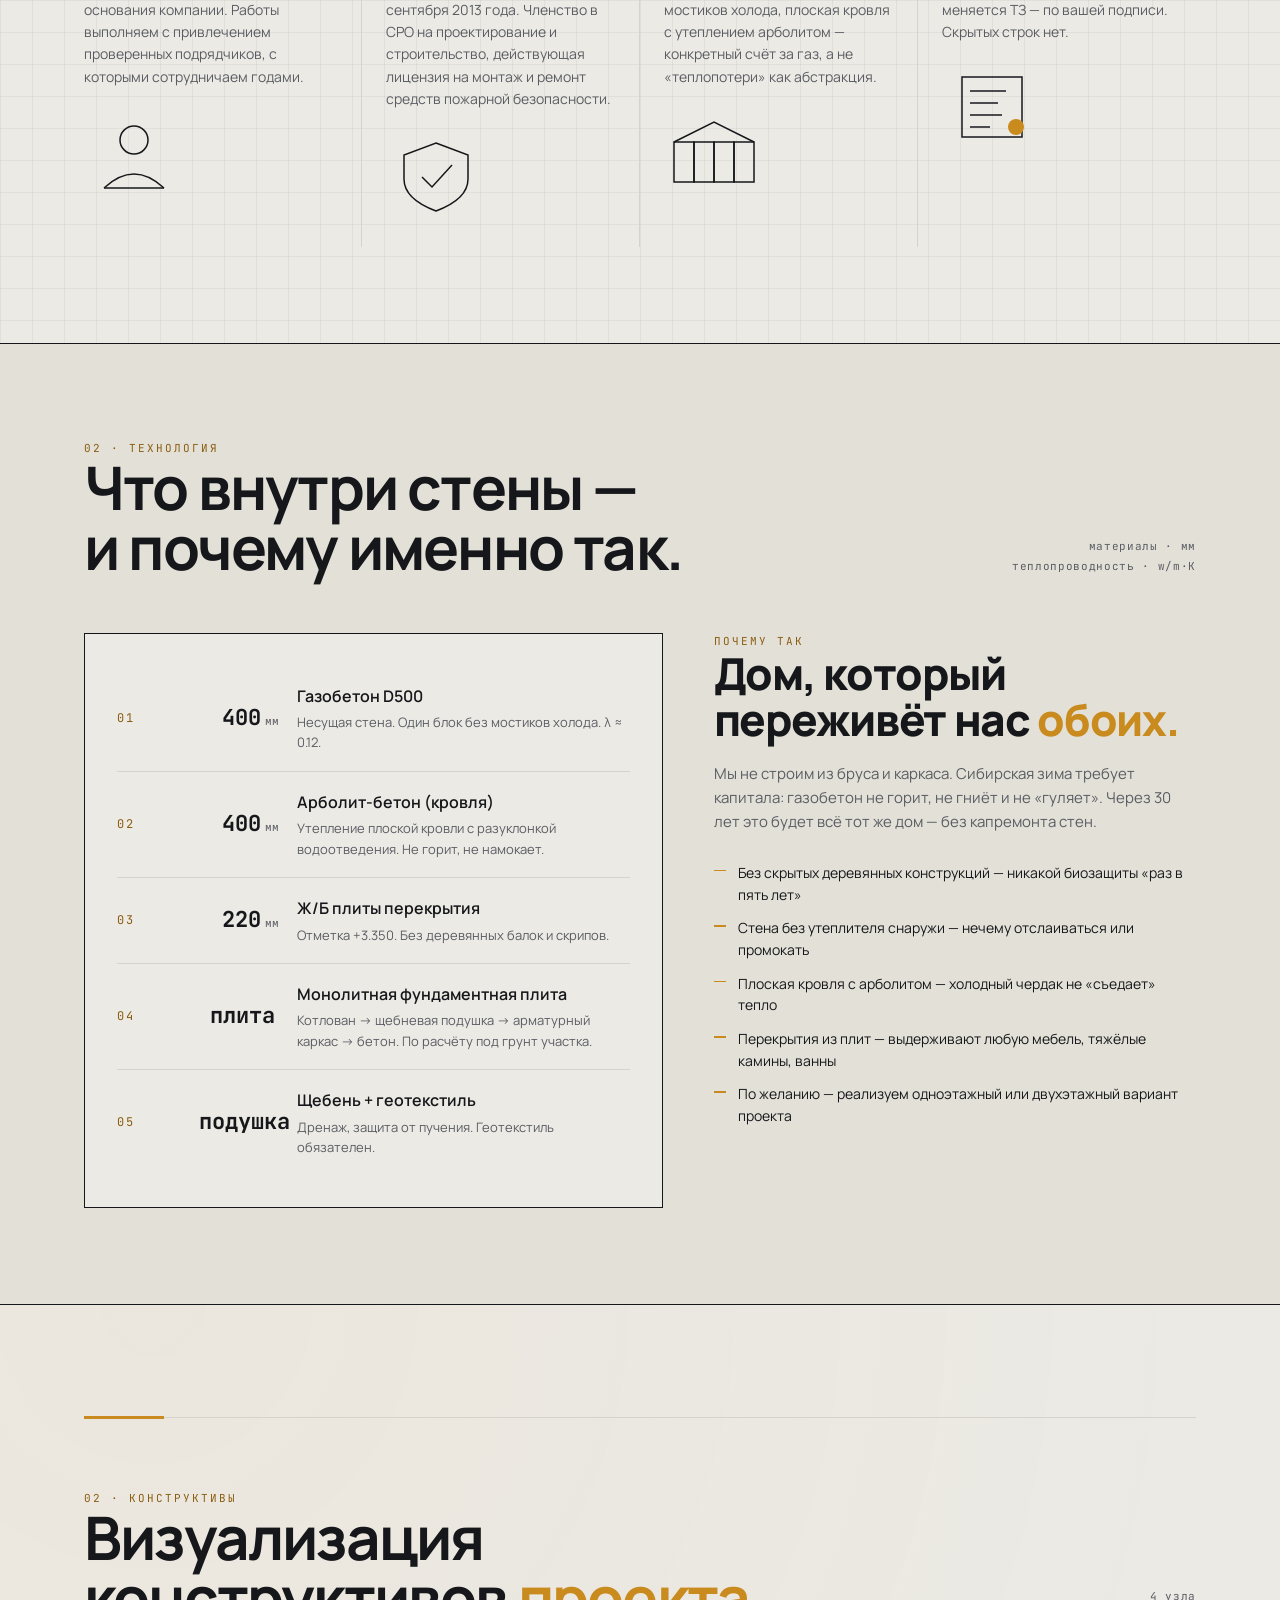
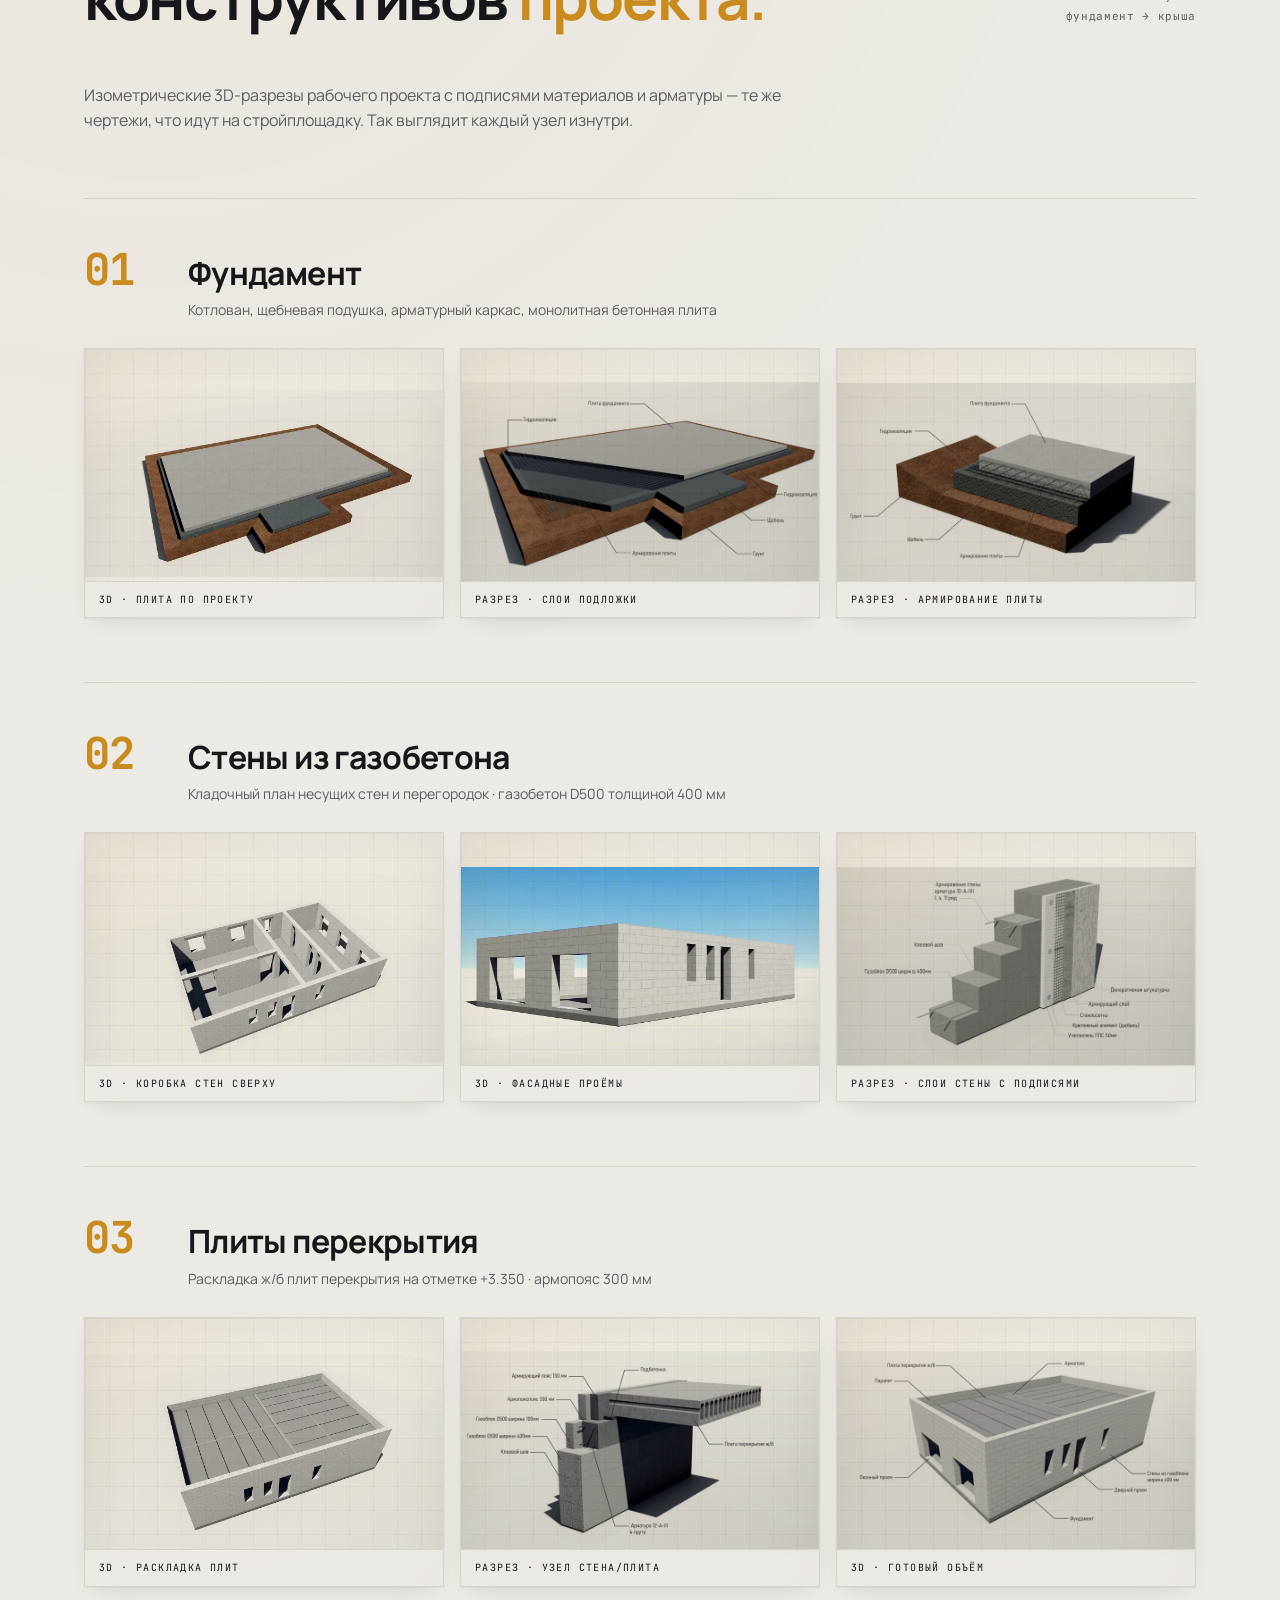
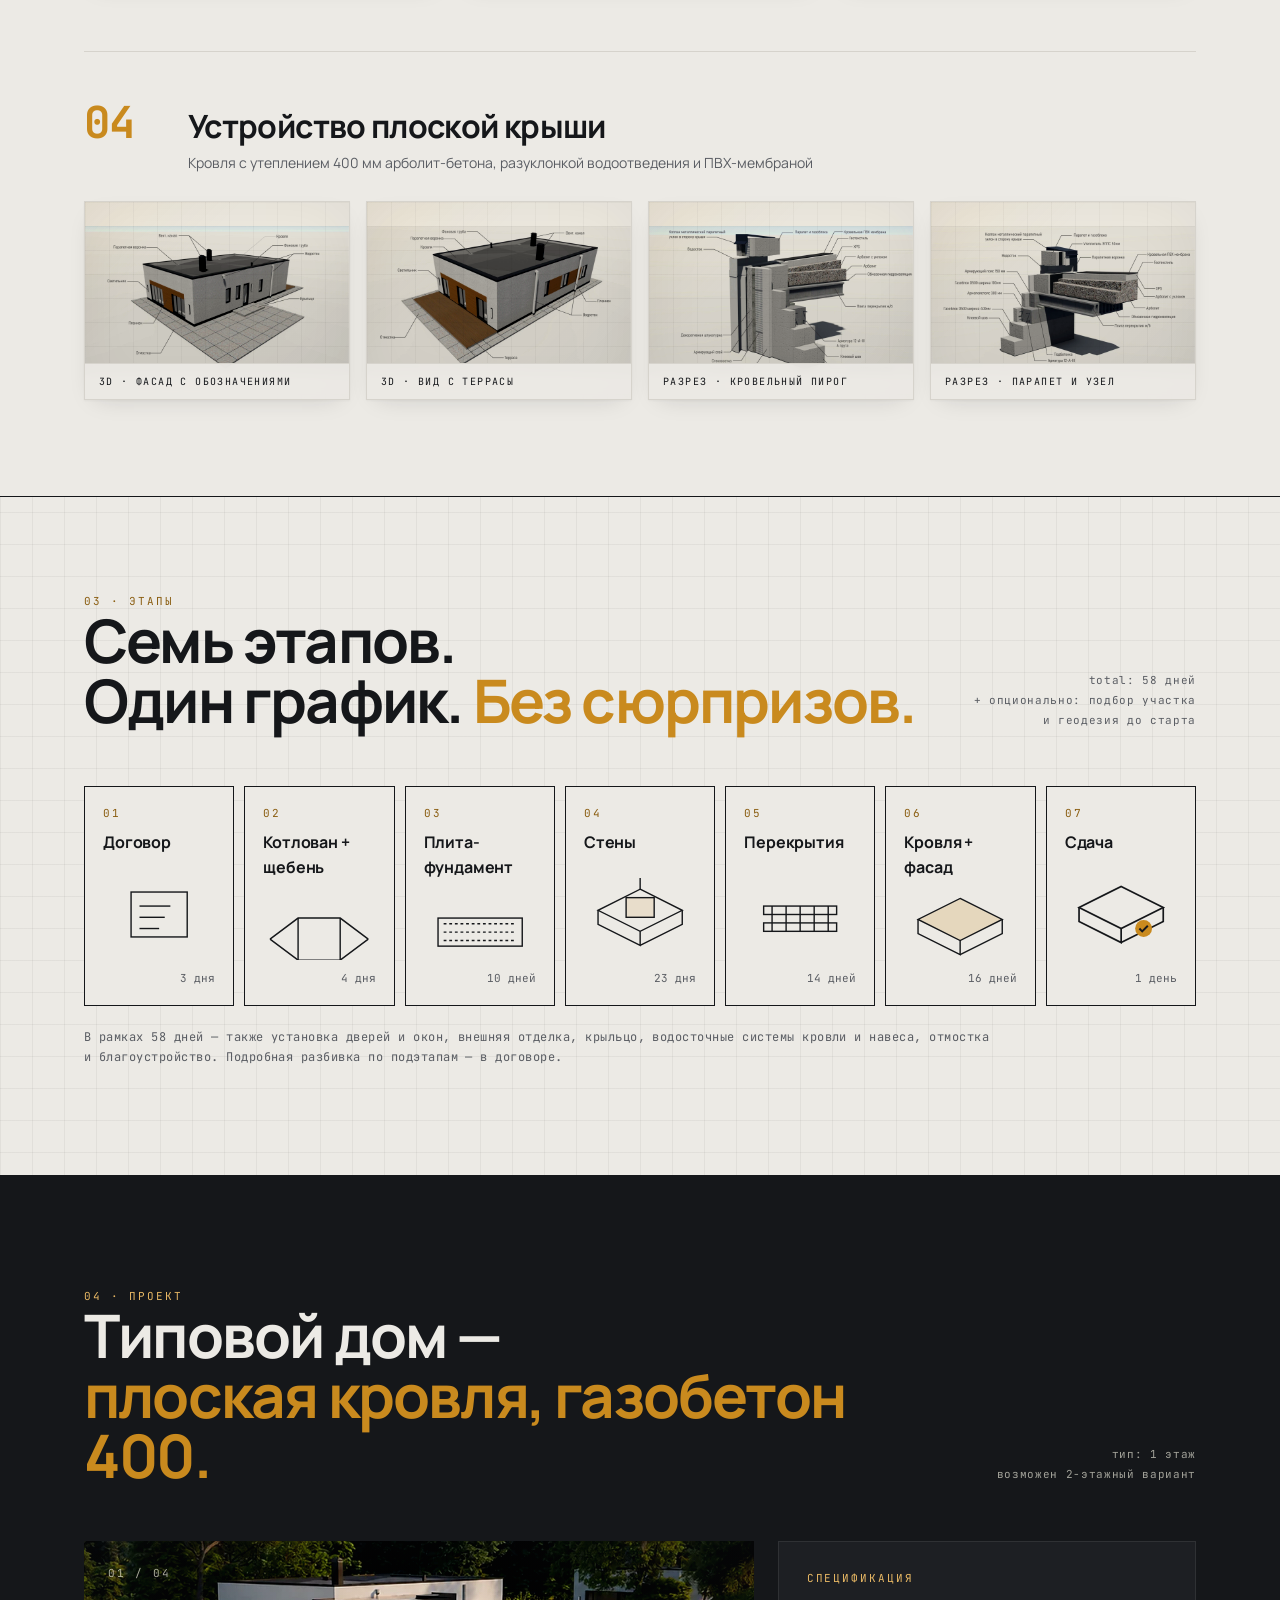
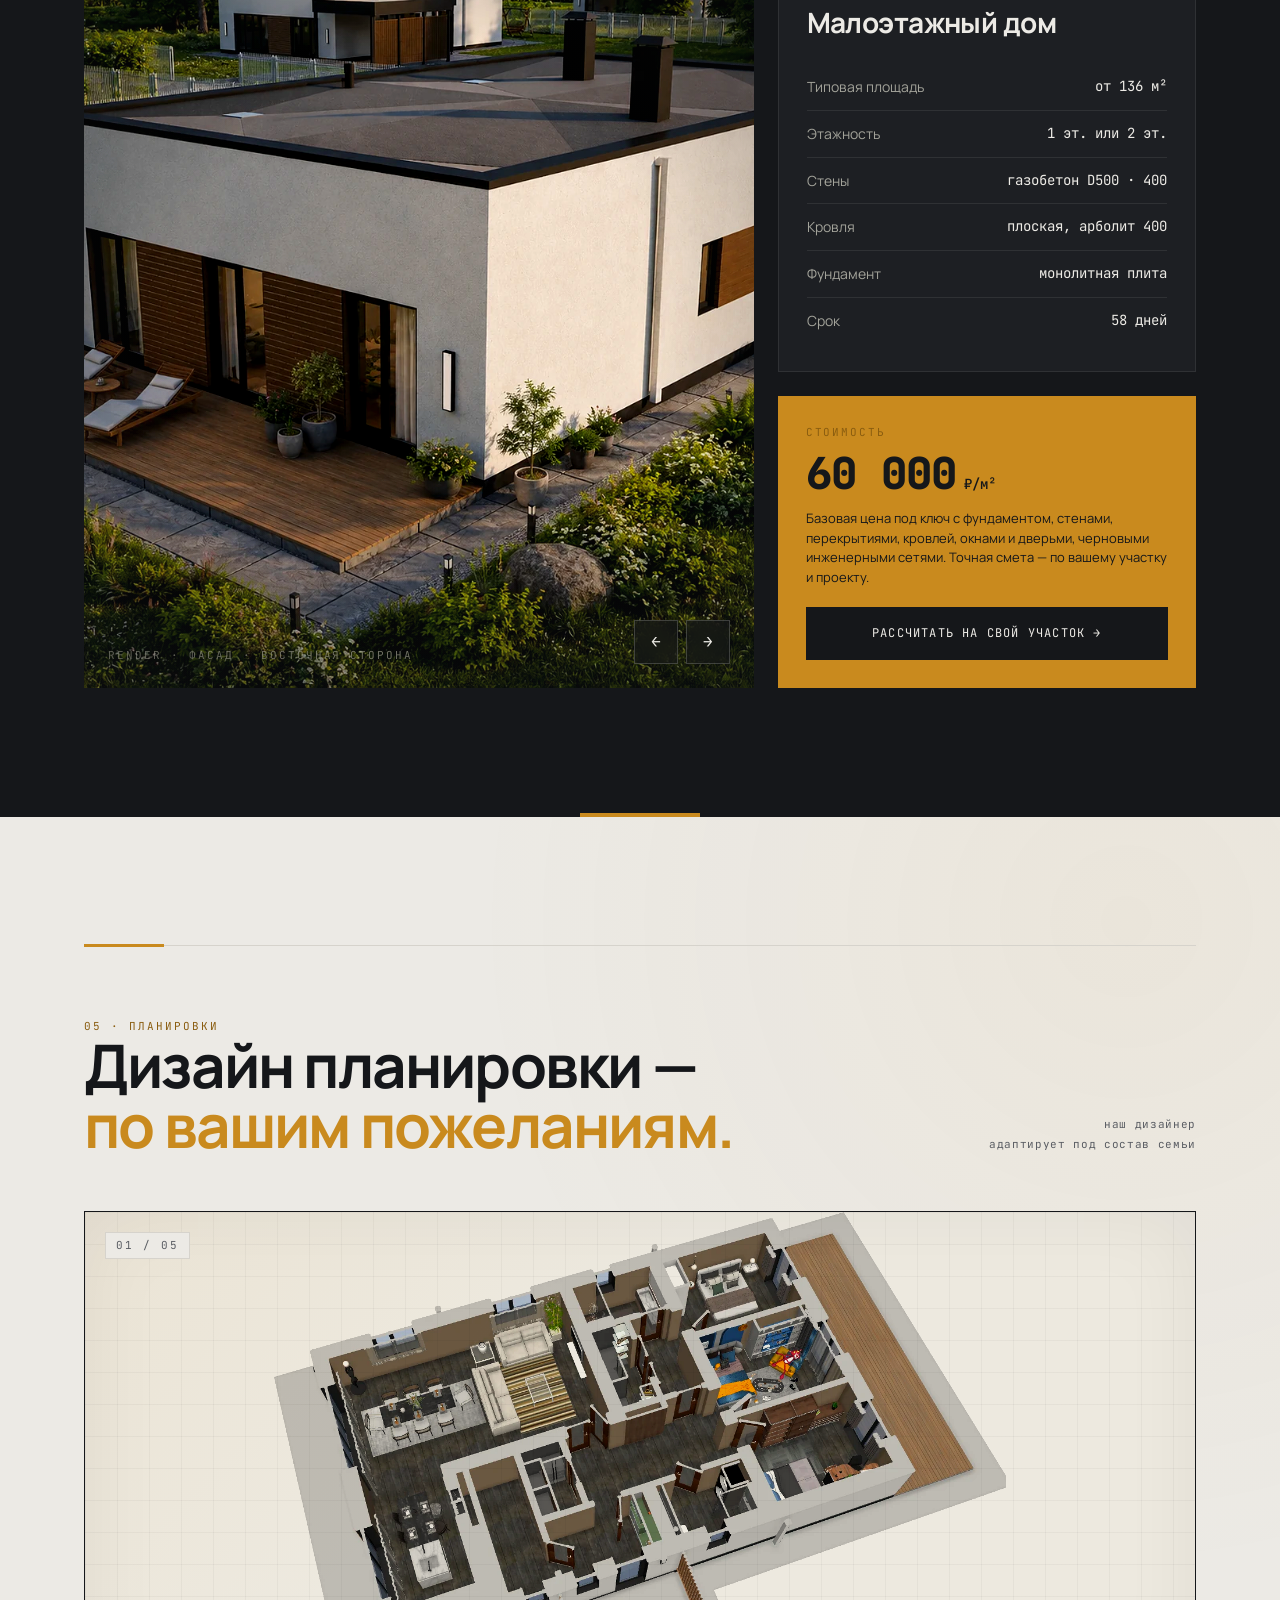
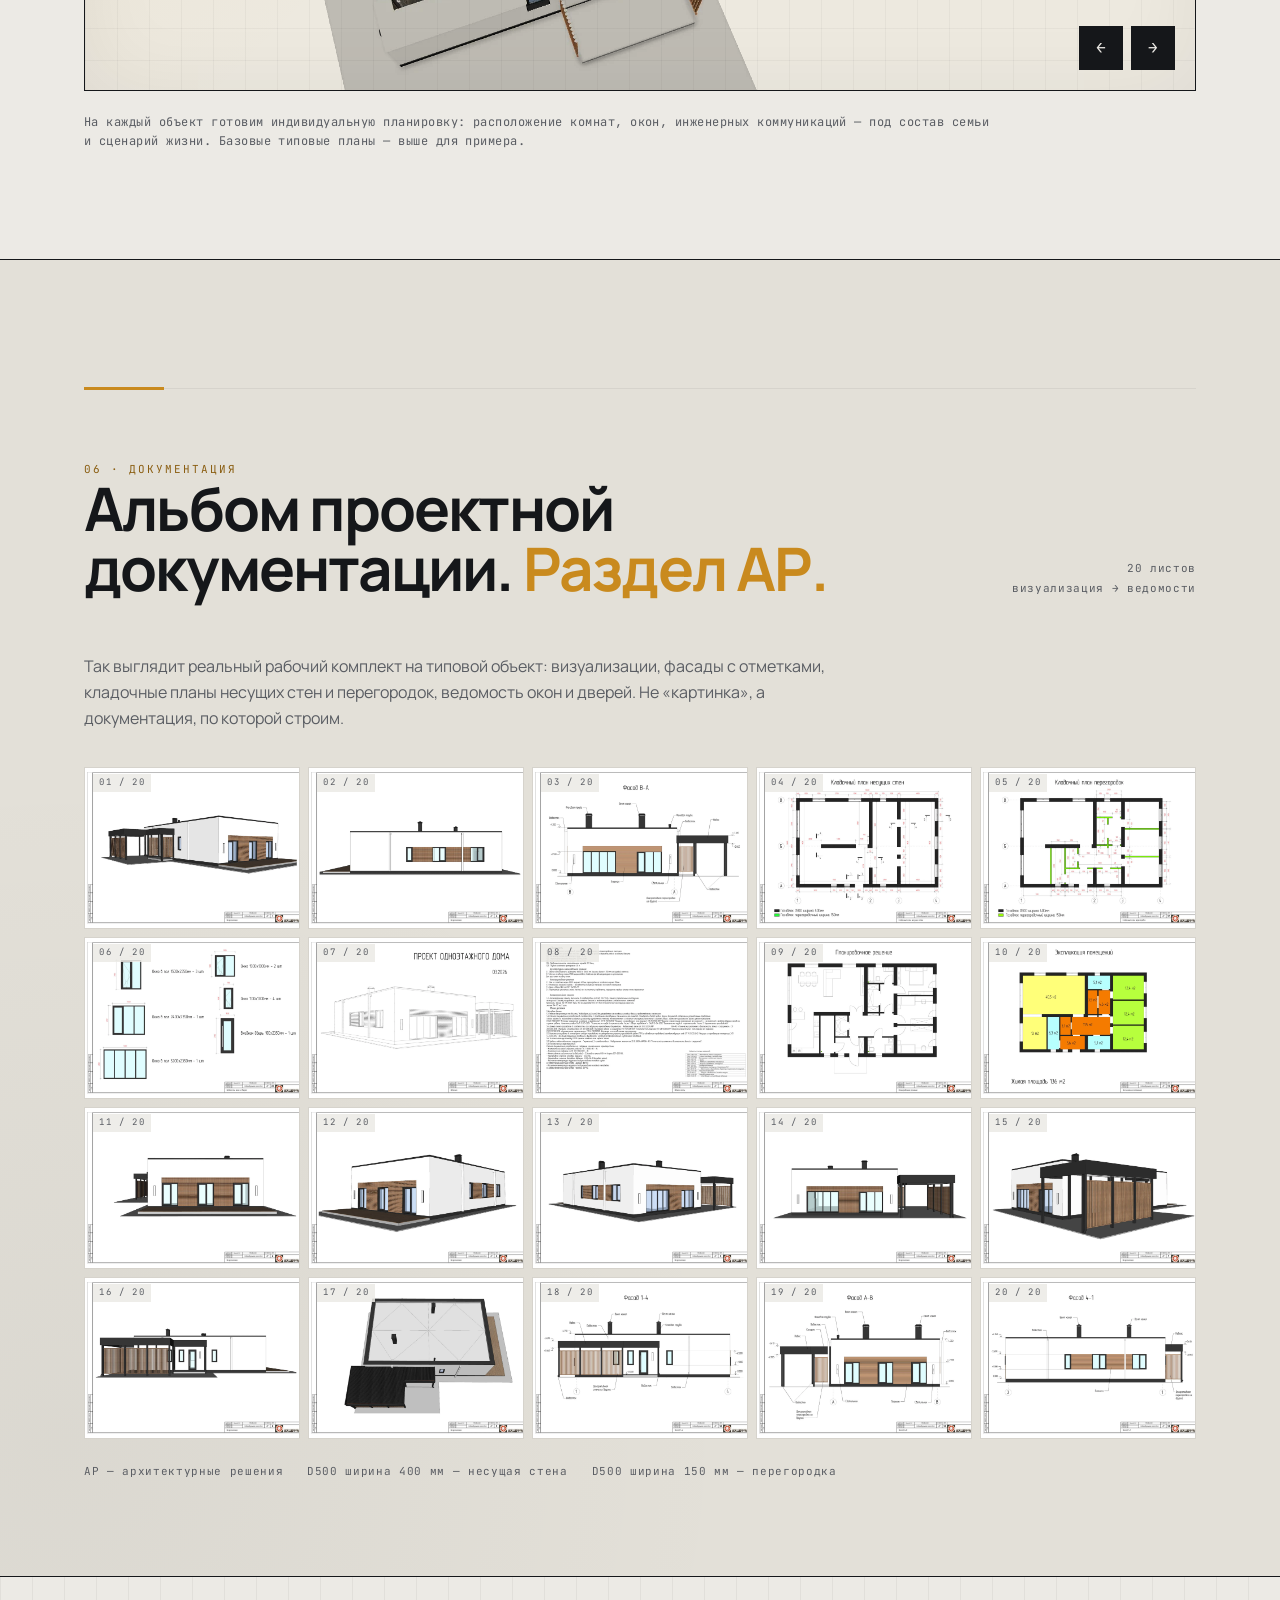
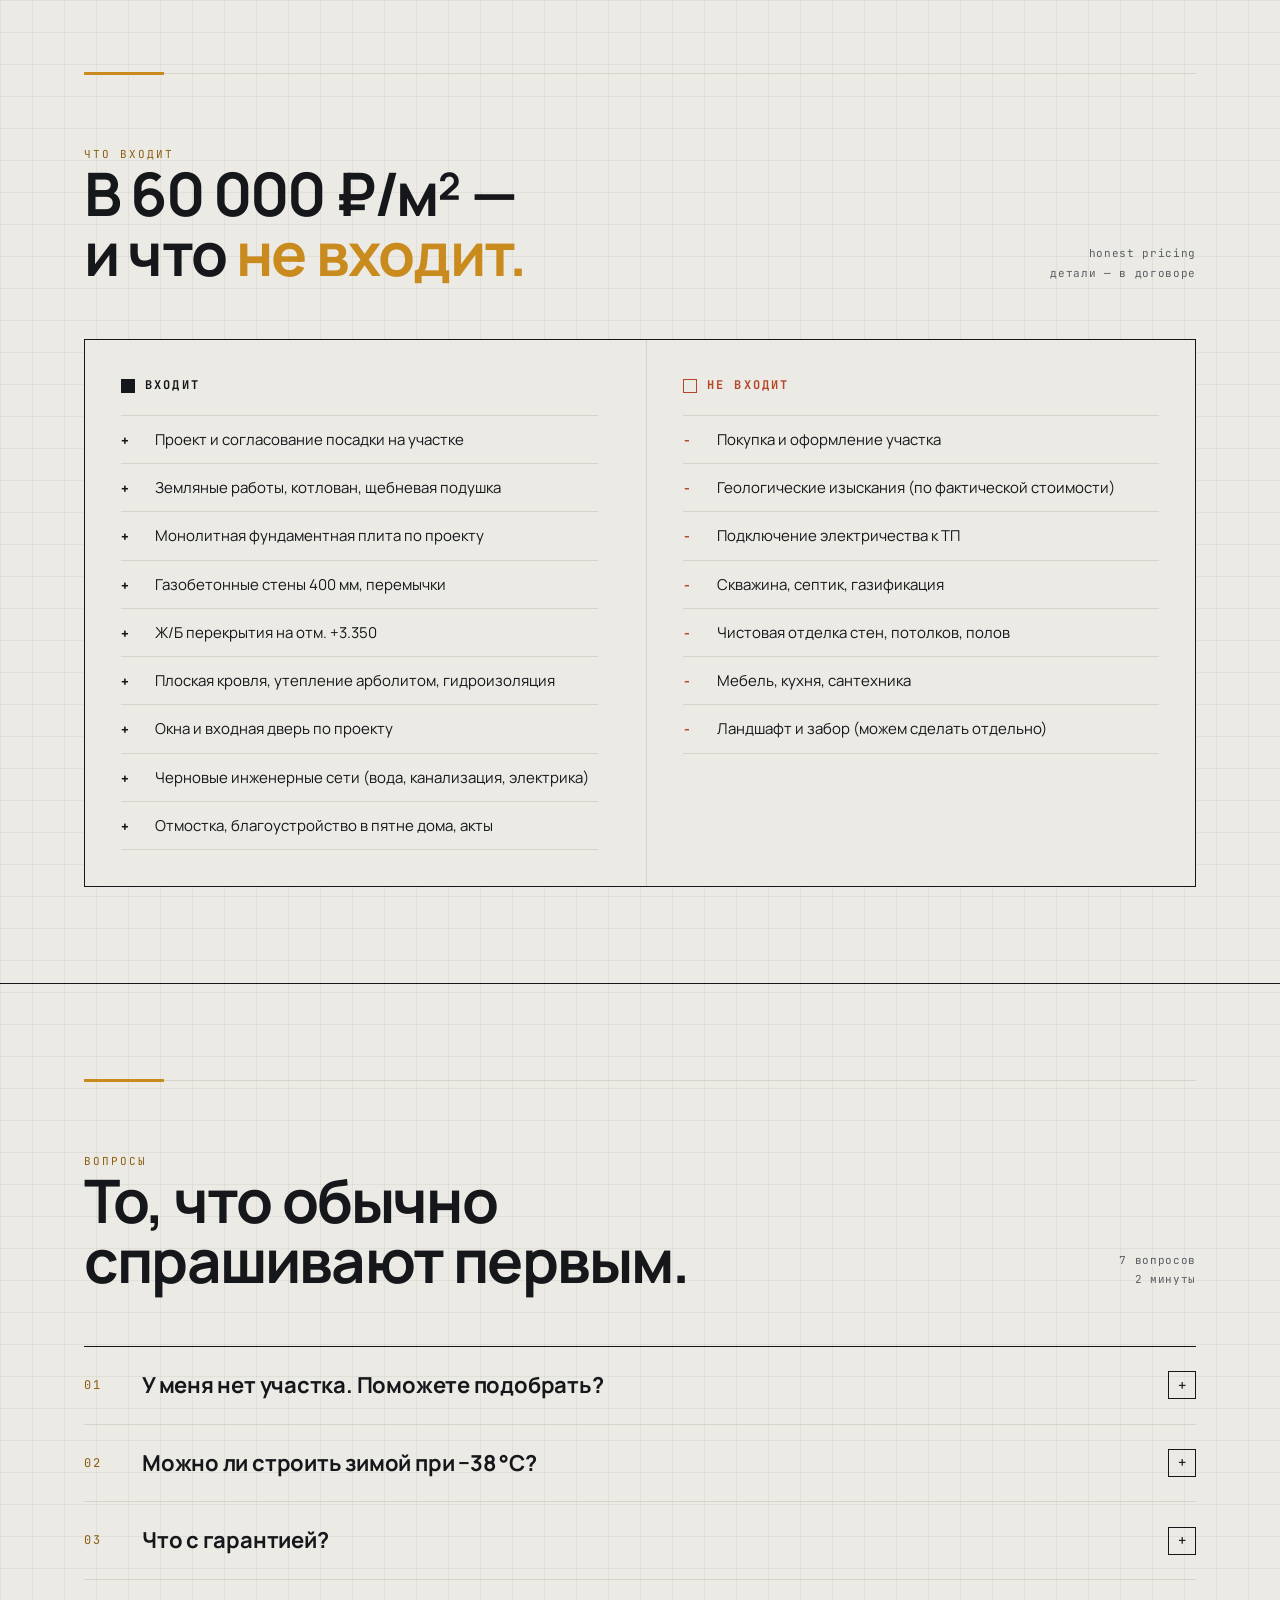
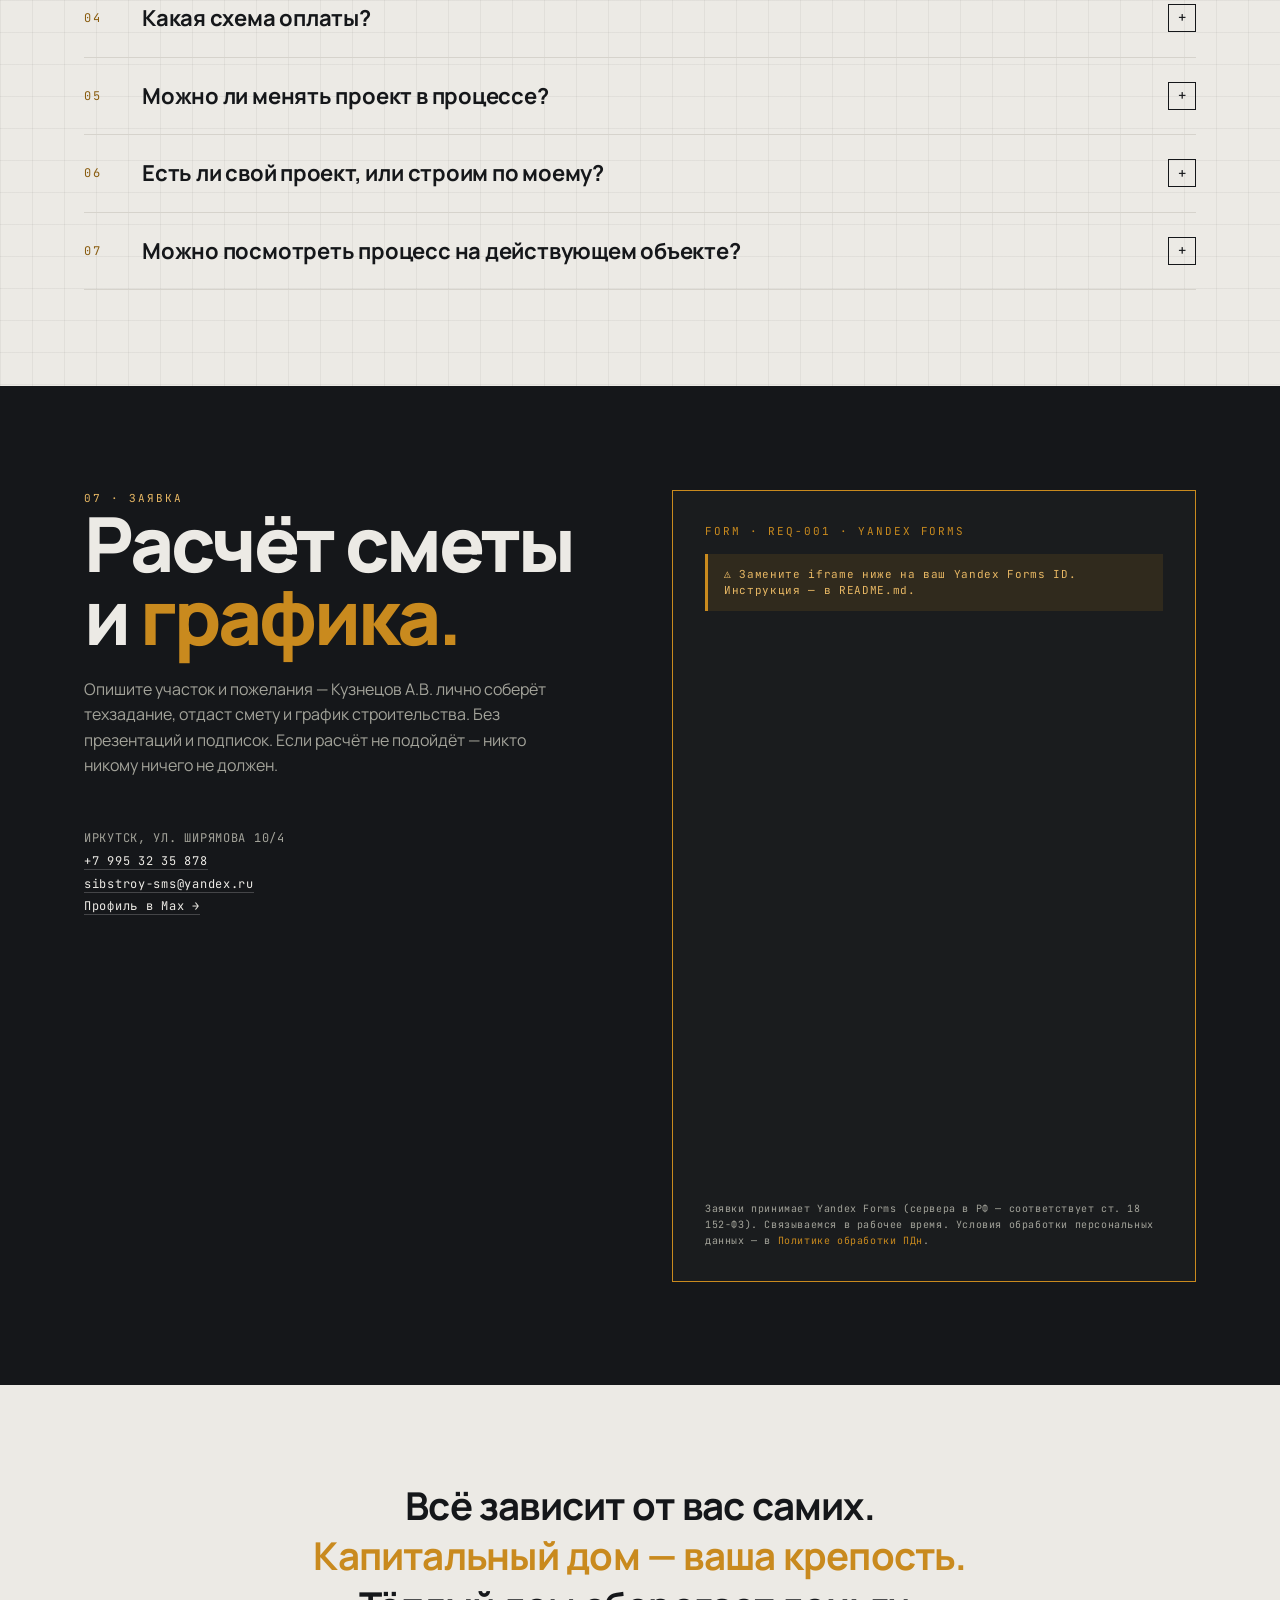
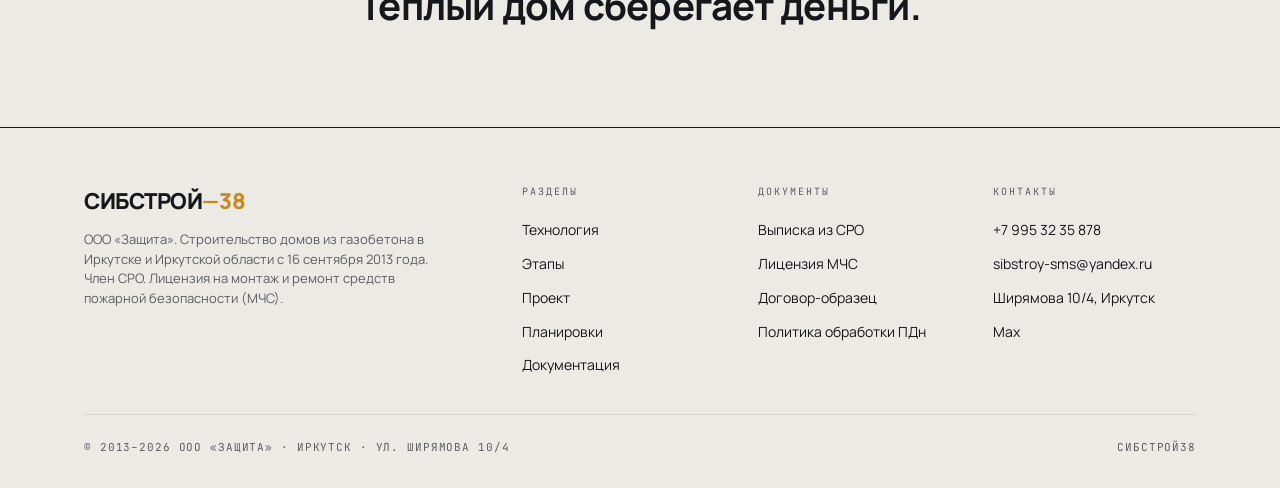
==== commit 52c22b50: "Hero collage: переключение на 2x2 равных листов (вариант B) По просьбе заказчика — симметричная сетк" ====
--- a/index.html
+++ b/index.html
@@ -93,28 +93,26 @@
         <span>СибСтрой38 / 2026.05</span>
         <span>раздел АР</span>
       </div>
-      <div class="hero-collage">
-        <a href="#blueprints" class="hero-collage-main" aria-label="Обложка проекта одноэтажного дома">
+      <div class="hero-collage hero-collage-2x2">
+        <a href="#blueprints" class="hero-collage-tile" aria-label="Обложка проекта одноэтажного дома">
           <img src="img/renders/hero-blueprint.webp"
                alt="Обложка раздела АР: проект одноэтажного дома"
                loading="eager"
                decoding="async" />
           <span class="hero-collage-label mono">01 · обложка</span>
         </a>
-        <div class="hero-collage-stack">
-          <a href="#blueprints" class="hero-collage-mini" aria-label="Фасад В-А с отметками">
-            <img src="img/process/process-20.webp" alt="Фасад В-А с отметками высот" loading="lazy" />
-            <span class="hero-collage-label mono">02 · фасад</span>
-          </a>
-          <a href="#blueprints" class="hero-collage-mini" aria-label="Кладочный план несущих стен">
-            <img src="img/process/process-01.webp" alt="Кладочный план несущих стен" loading="lazy" />
-            <span class="hero-collage-label mono">03 · план</span>
-          </a>
-          <a href="#blueprints" class="hero-collage-mini" aria-label="Ведомость окон и дверей">
-            <img src="img/process/process-15.webp" alt="Ведомость окон и дверей" loading="lazy" />
-            <span class="hero-collage-label mono">04 · ведомость</span>
-          </a>
-        </div>
+        <a href="#blueprints" class="hero-collage-tile" aria-label="Фасад В-А с отметками">
+          <img src="img/process/process-20.webp" alt="Фасад В-А с отметками высот" loading="lazy" />
+          <span class="hero-collage-label mono">02 · фасад</span>
+        </a>
+        <a href="#blueprints" class="hero-collage-tile" aria-label="Кладочный план несущих стен">
+          <img src="img/process/process-01.webp" alt="Кладочный план несущих стен" loading="lazy" />
+          <span class="hero-collage-label mono">03 · план</span>
+        </a>
+        <a href="#blueprints" class="hero-collage-tile" aria-label="Ведомость окон и дверей">
+          <img src="img/process/process-15.webp" alt="Ведомость окон и дверей" loading="lazy" />
+          <span class="hero-collage-label mono">04 · ведомость</span>
+        </a>
       </div>
       <figcaption class="blueprint-legend">
         <span>реальные листы проектной документации</span>
--- a/styles.css
+++ b/styles.css
@@ -271,19 +271,22 @@
   padding: clamp(18px, 1.8vw, 24px);
 }
 
-/* Коллаж: главный лист слева + столбик из 3 миниатюр справа */
+/* Коллаж 2x2: 4 листа равного размера */
 .hero-collage {
   display: grid;
-  grid-template-columns: 1.55fr 1fr;
-  gap: 10px;
+  gap: 12px;
   margin: clamp(14px, 1.6vw, 18px) 0 clamp(12px, 1.4vw, 16px);
   flex: 1;
   min-height: 0;
 }
-.hero-collage-main,
-.hero-collage-mini {
+.hero-collage-2x2 {
+  grid-template-columns: 1fr 1fr;
+  grid-template-rows: 1fr 1fr;
+}
+.hero-collage-tile {
   position: relative;
   display: block;
+  min-height: 0;
   background: #f6f4ee;
   border: 1px solid rgba(21, 23, 26, 0.1);
   overflow: hidden;
@@ -293,8 +296,7 @@
   transition: transform .25s ease, box-shadow .25s ease;
   cursor: pointer;
 }
-.hero-collage-main img,
-.hero-collage-mini img {
+.hero-collage-tile img {
   display: block;
   width: 100%;
   height: 100%;
@@ -305,21 +307,11 @@
   mix-blend-mode: multiply;
   filter: contrast(1.15) brightness(1.02);
 }
-.hero-collage-main { aspect-ratio: 4 / 3; }
-.hero-collage-main:hover,
-.hero-collage-mini:hover {
+.hero-collage-tile:hover {
   transform: translateY(-2px);
   box-shadow:
     0 1px 0 rgba(21, 23, 26, 0.05),
     0 22px 36px -18px rgba(21, 23, 26, 0.45);
-}
-.hero-collage-stack {
-  display: grid;
-  grid-template-rows: repeat(3, 1fr);
-  gap: 10px;
-}
-.hero-collage-mini {
-  aspect-ratio: auto;
 }
 .hero-collage-label {
   position: absolute;
@@ -334,18 +326,13 @@
   border: 1px solid rgba(21, 23, 26, 0.08);
   pointer-events: none;
 }
-.hero-collage-mini .hero-collage-label {
-  font-size: 8px;
-  padding: 2px 6px;
-}
 
 @media (max-width: 900px) {
   .hero-grid { grid-template-columns: 1fr; }
   .hero-blueprint-real { margin-top: 24px; }
 }
 @media (max-width: 560px) {
-  .hero-collage { grid-template-columns: 1fr; }
-  .hero-collage-stack { grid-template-columns: repeat(3, 1fr); grid-template-rows: auto; }
+  .hero-collage-2x2 { grid-template-rows: auto; }
 }
 
 /* Blueprint */
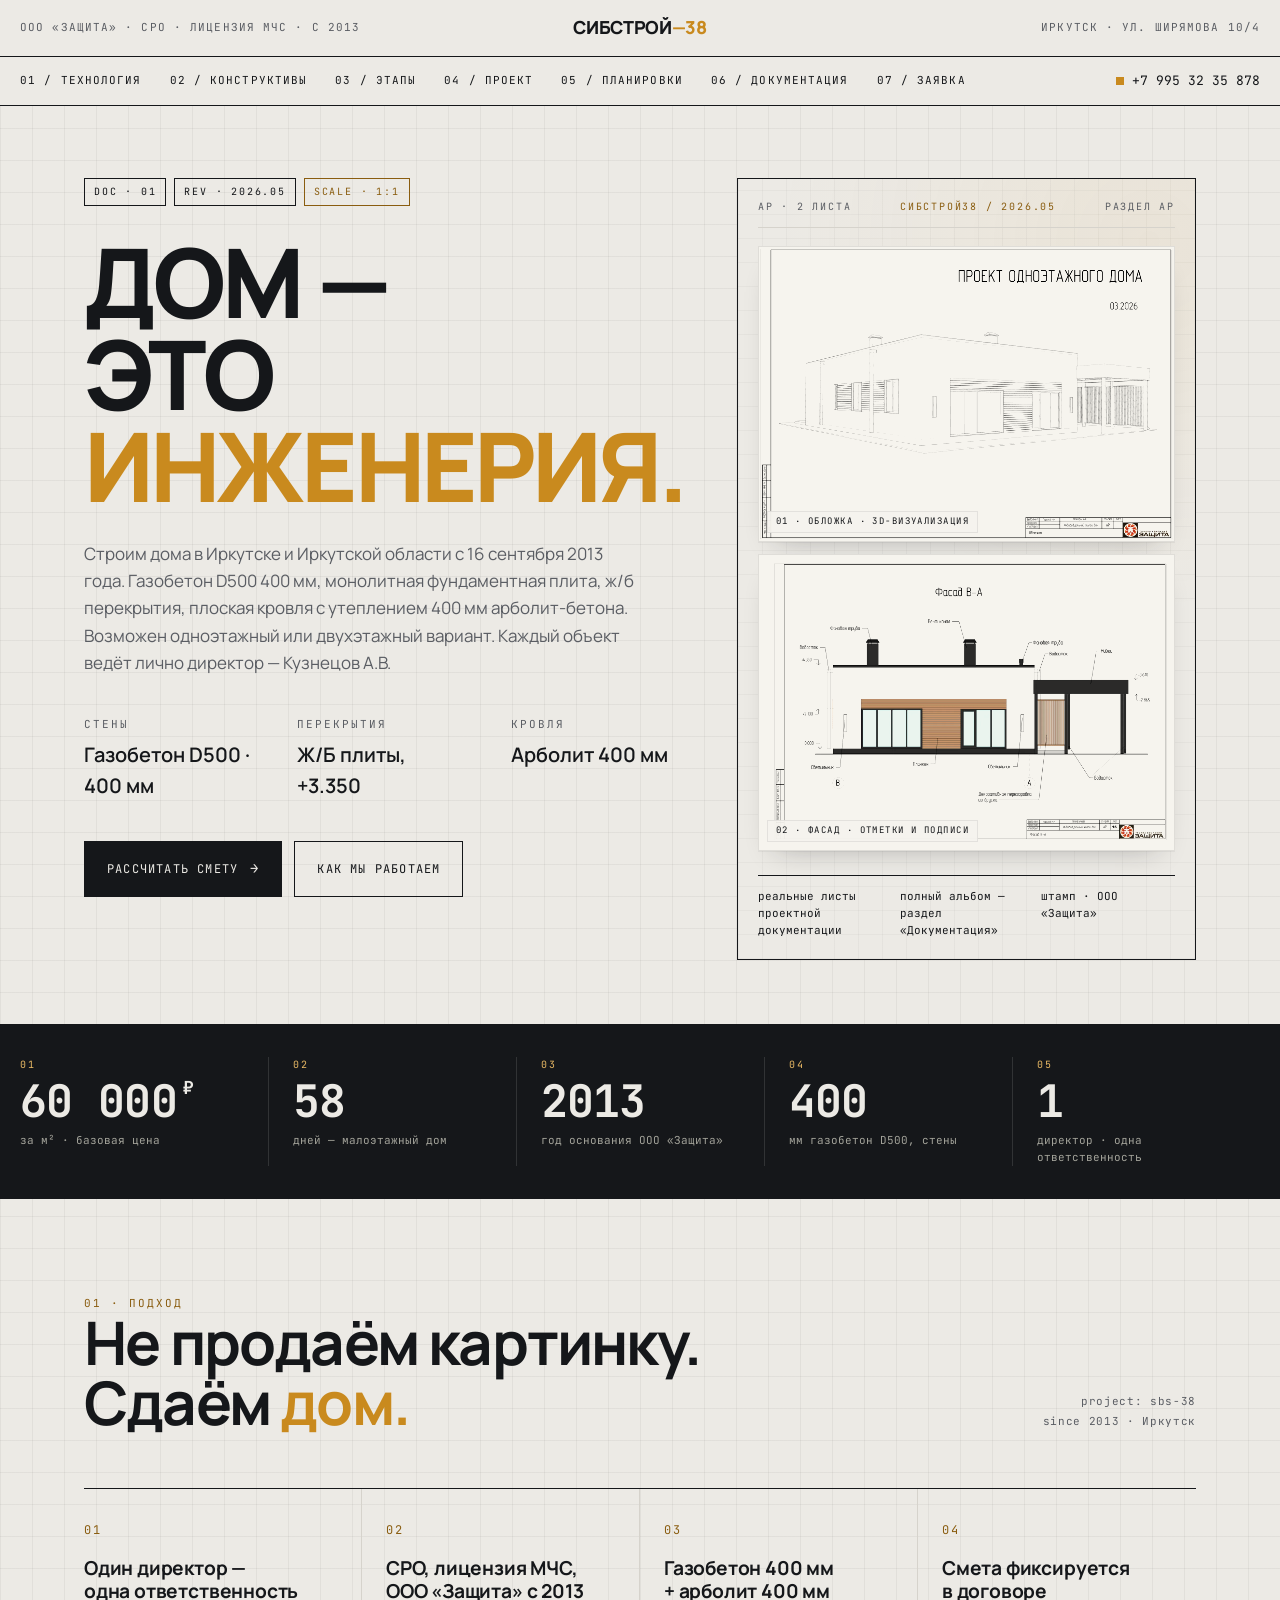
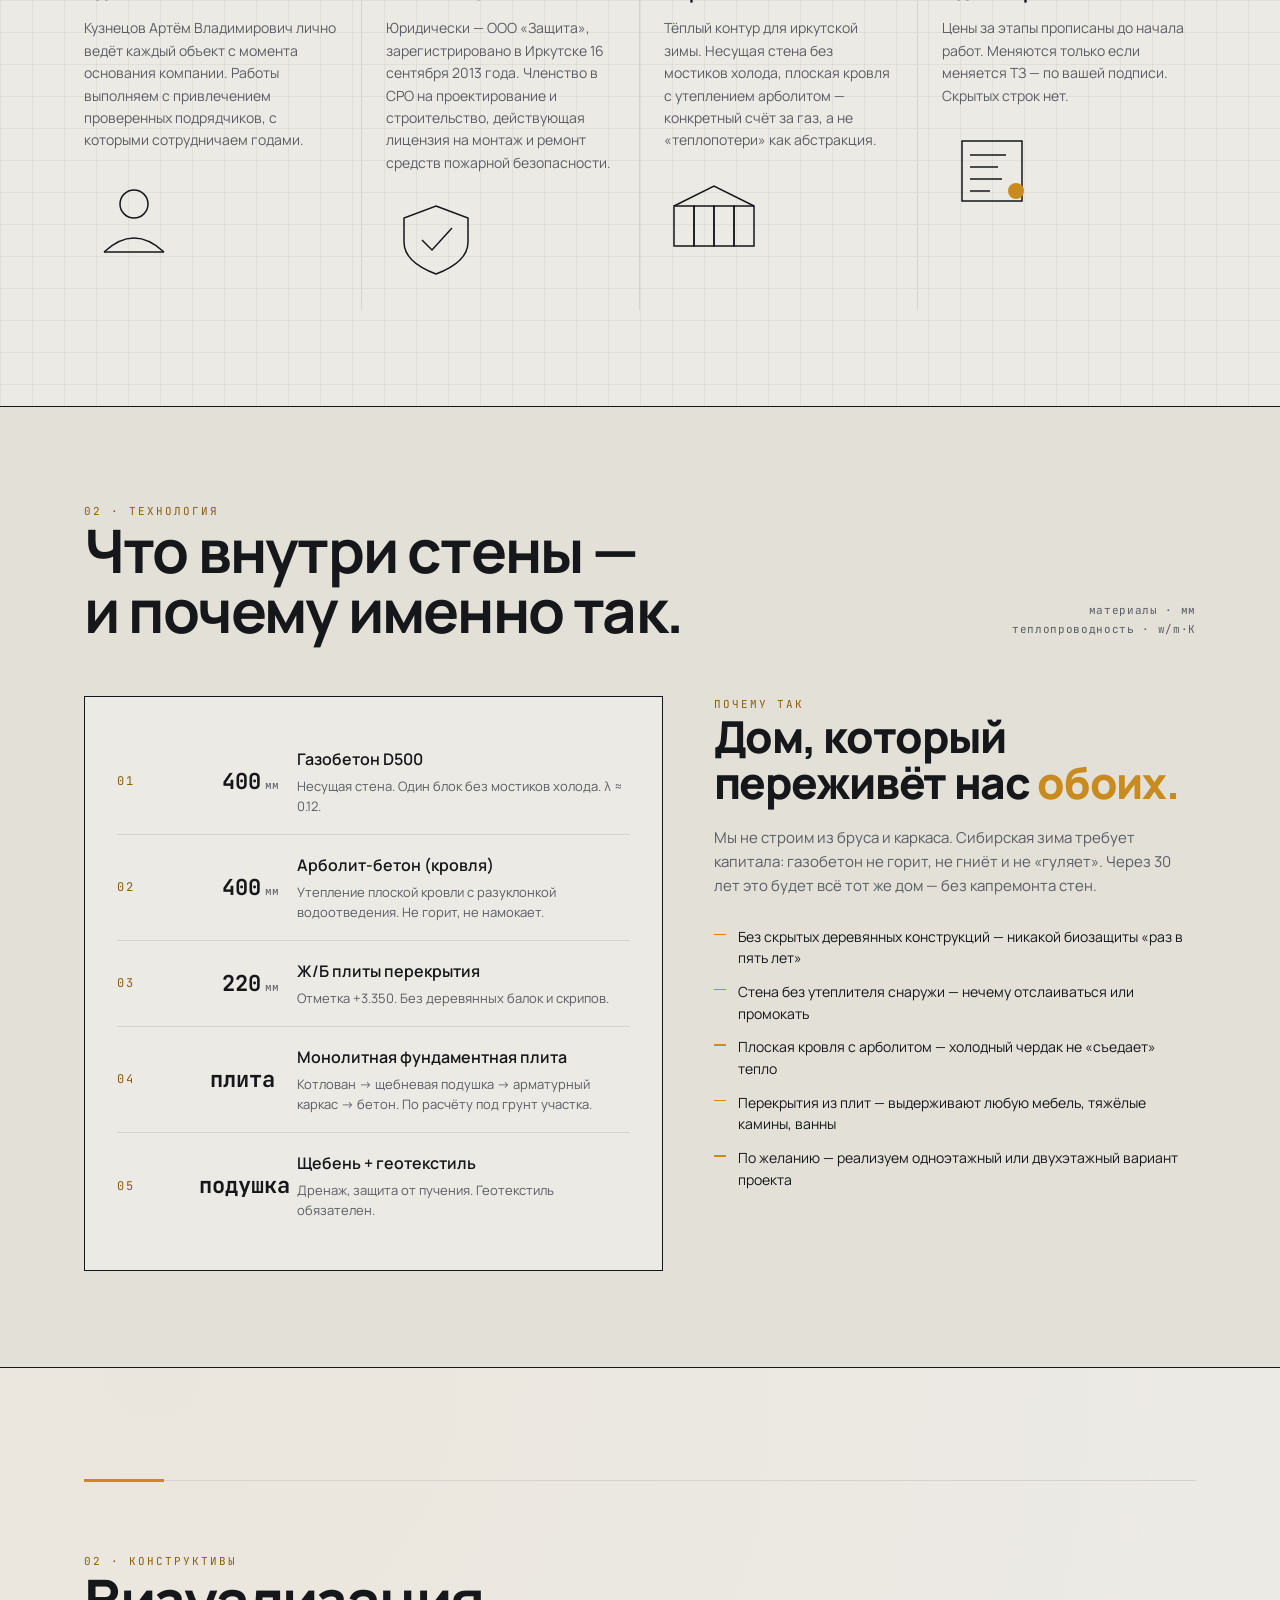
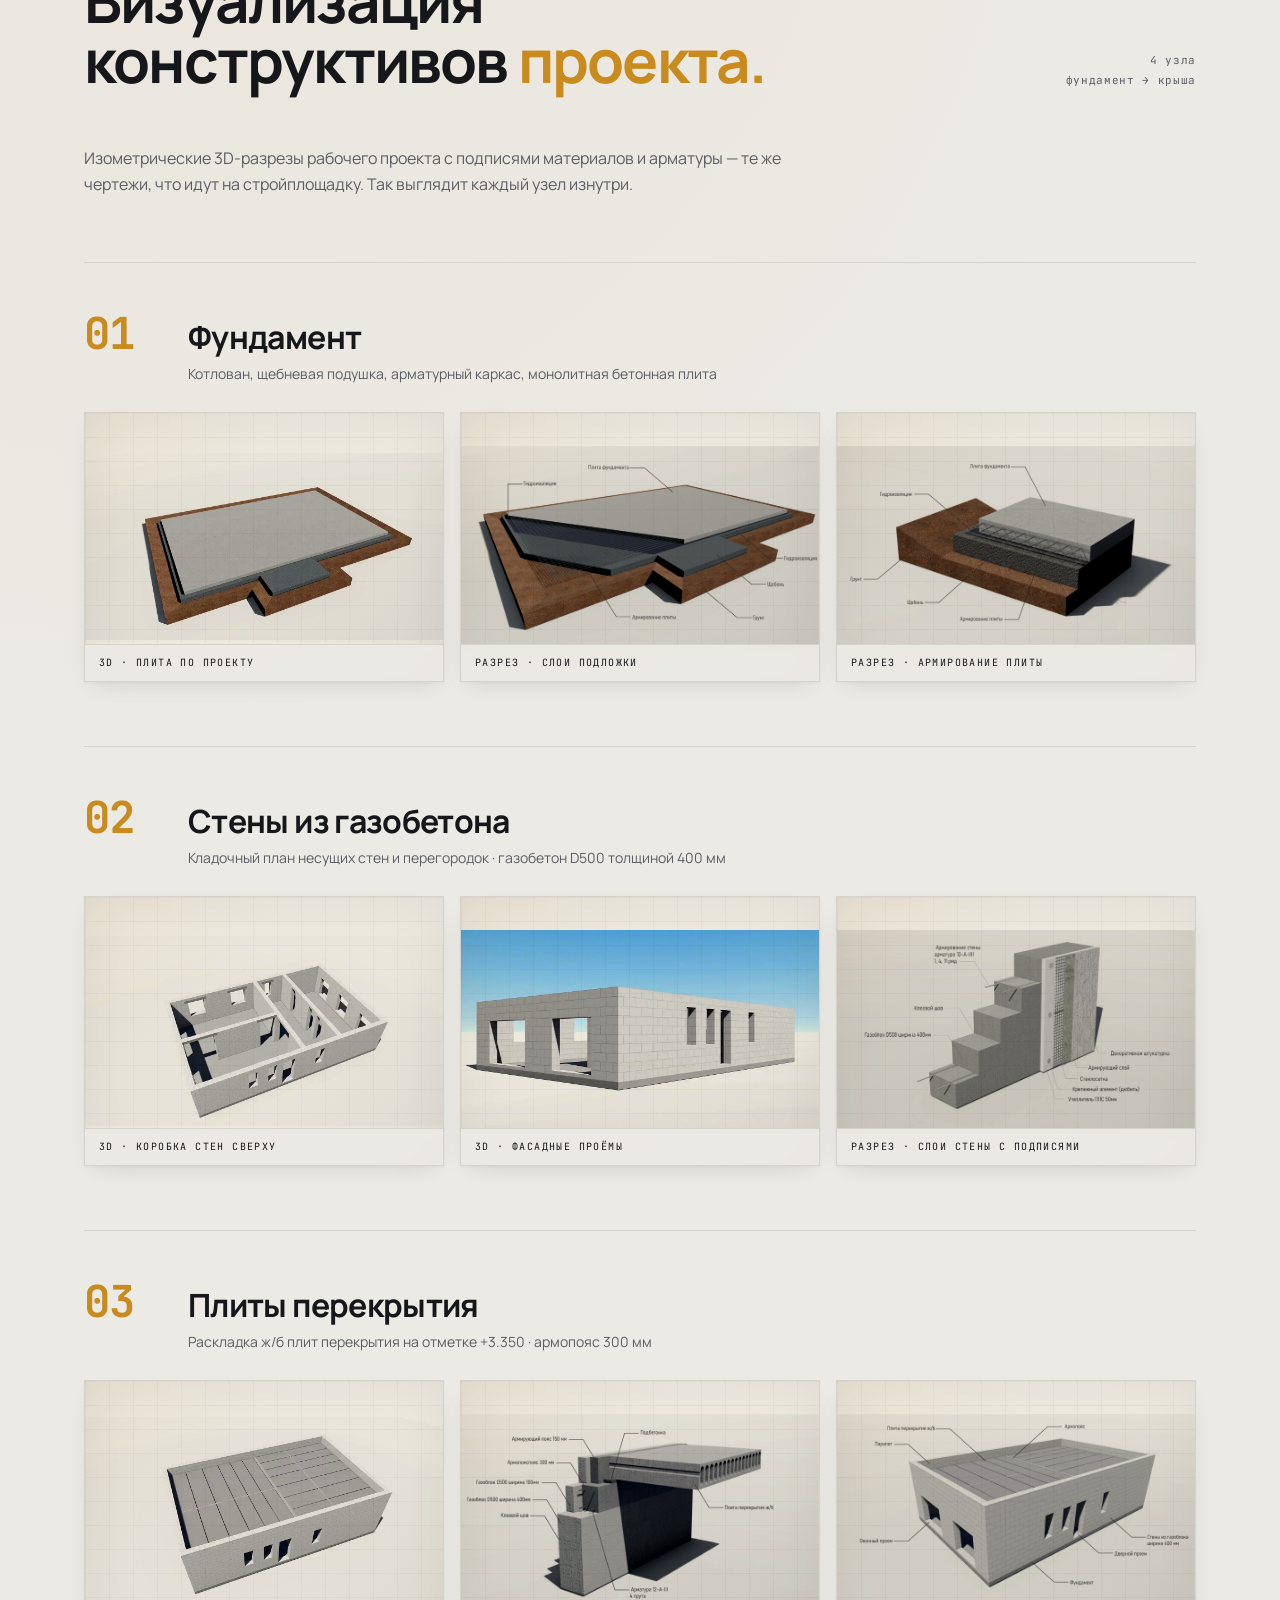
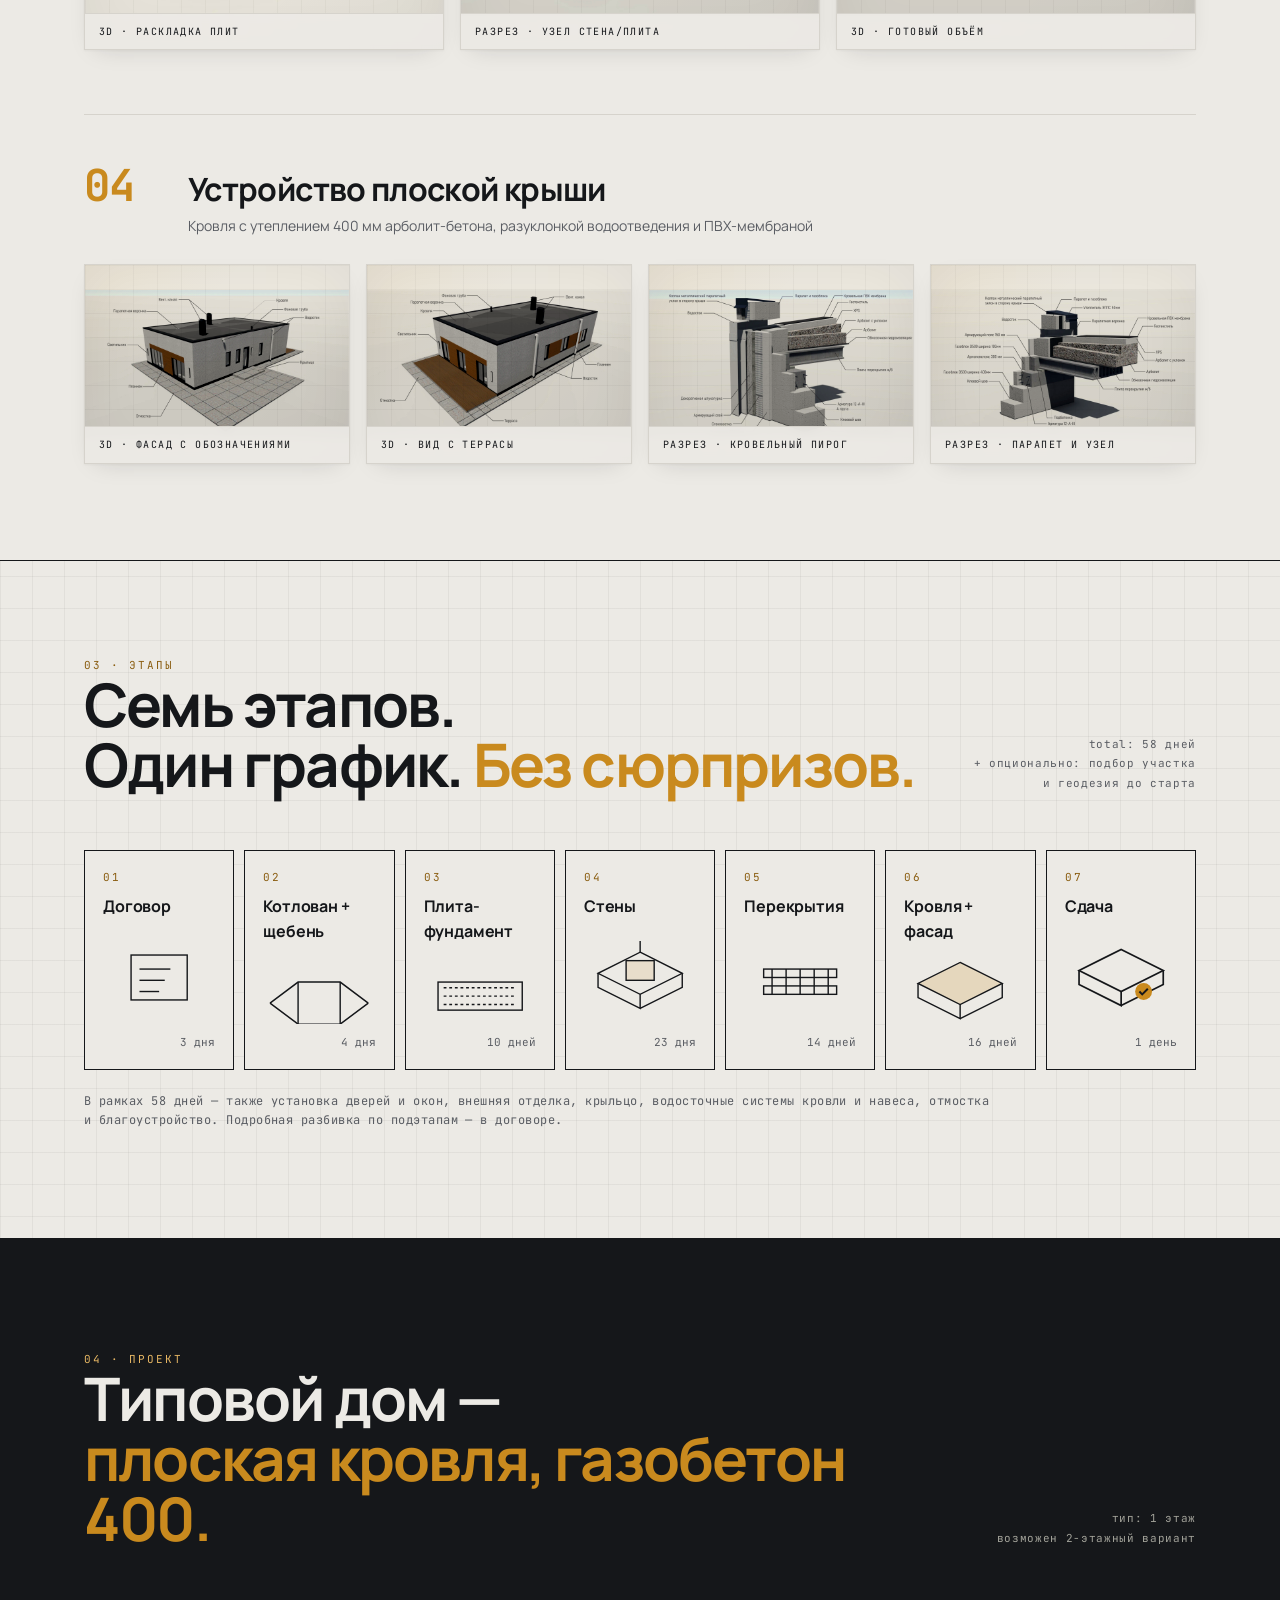
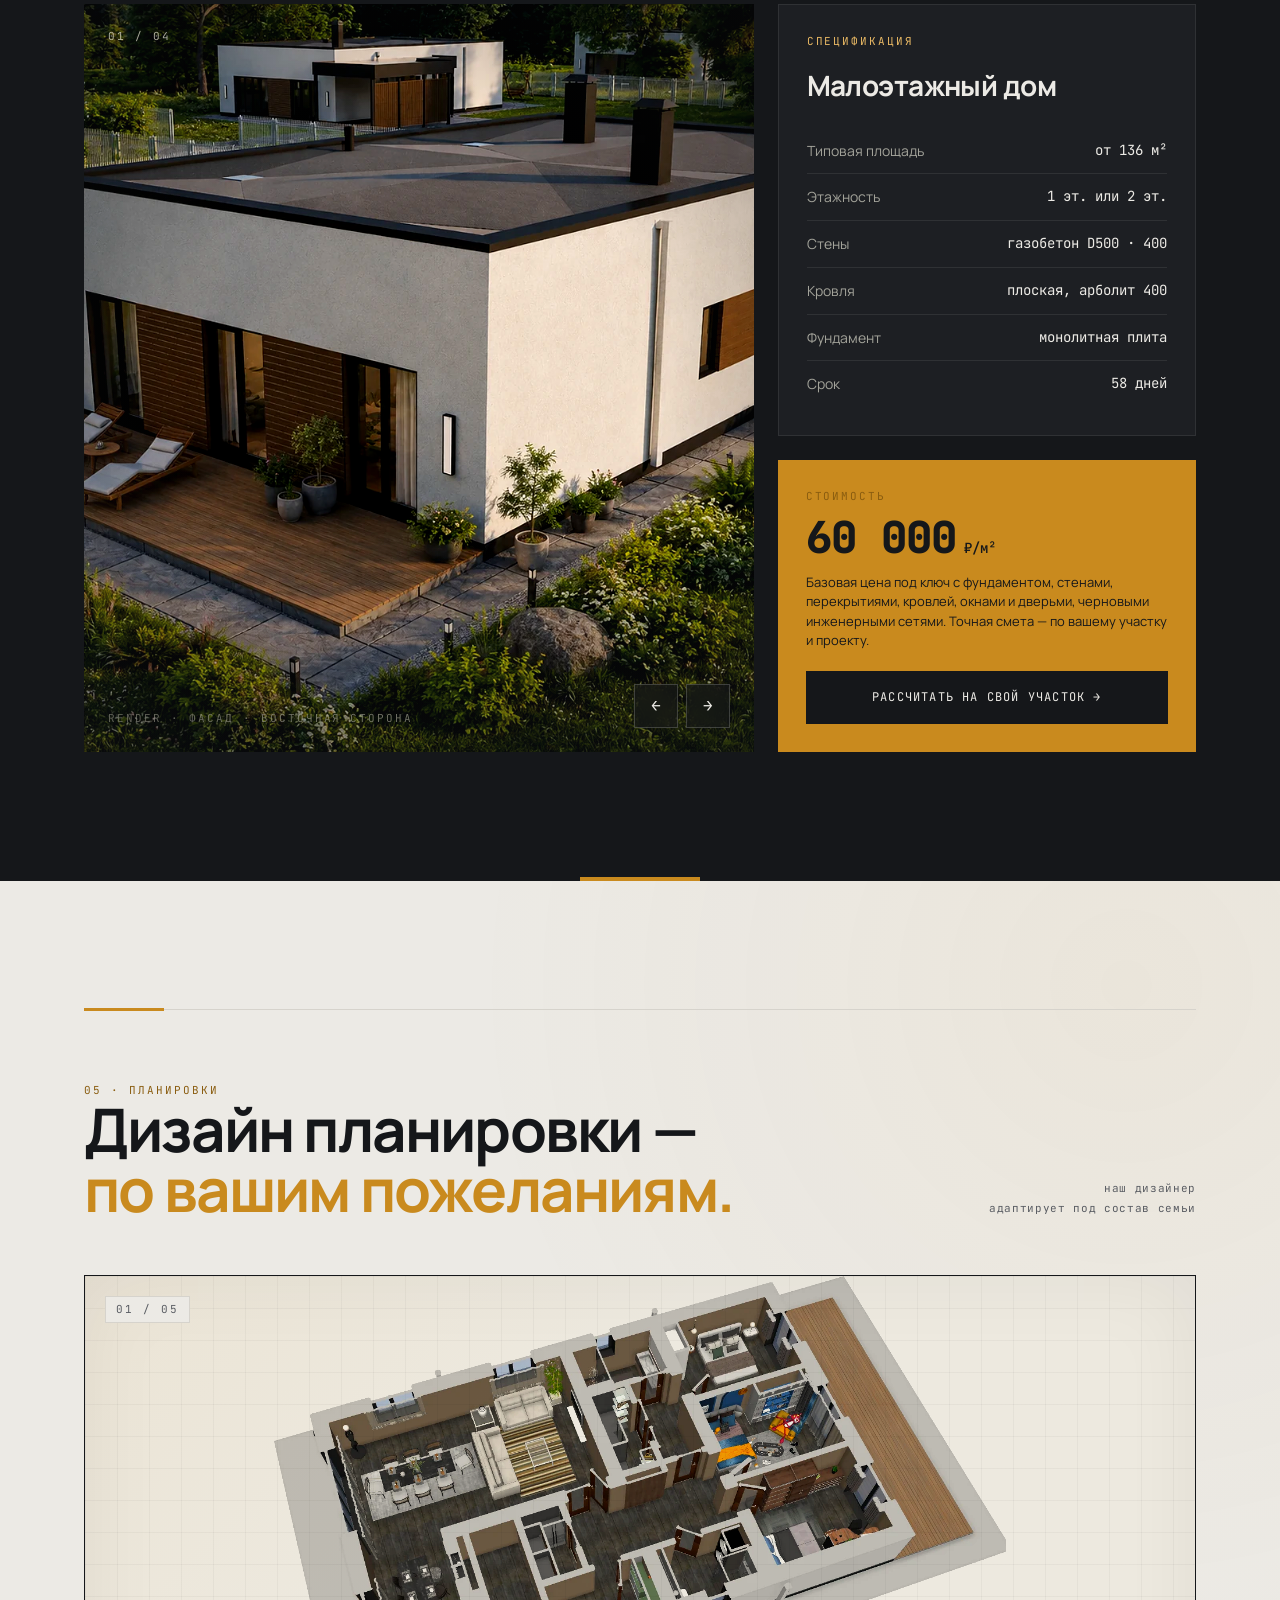
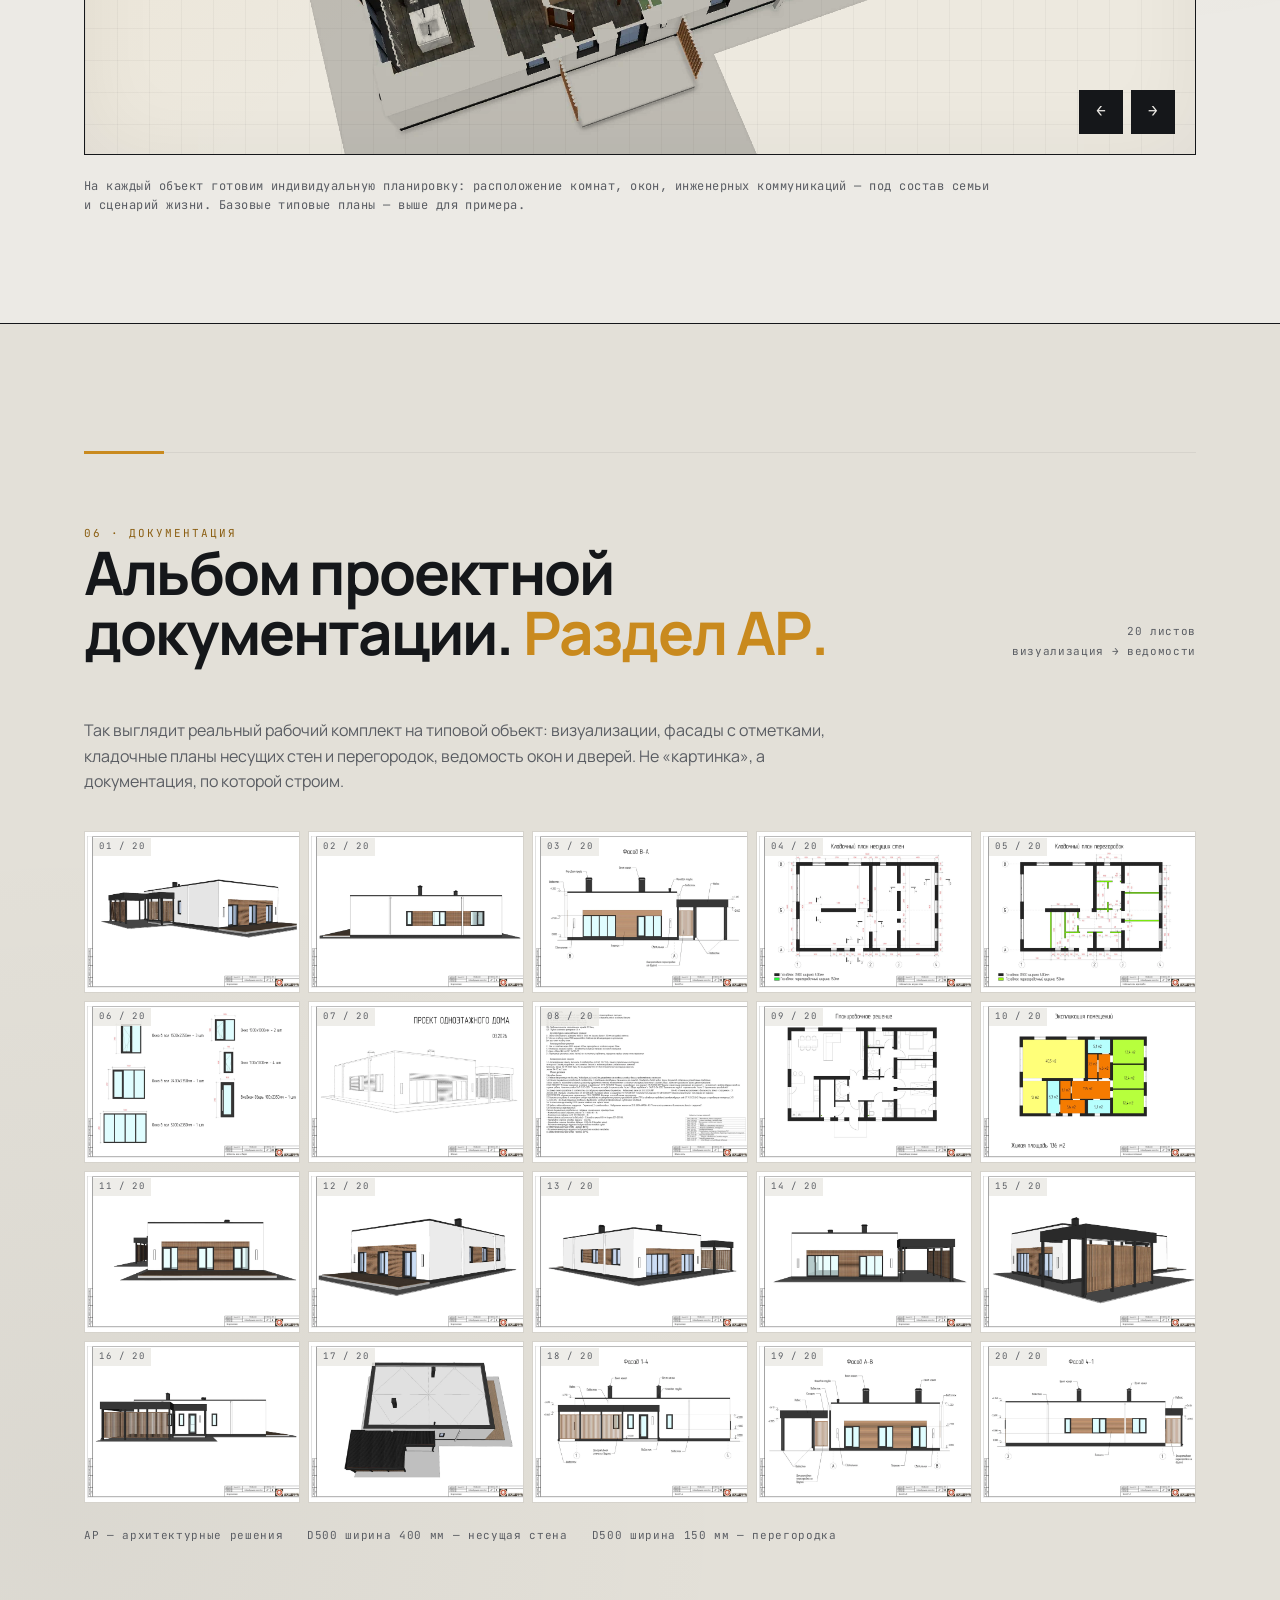
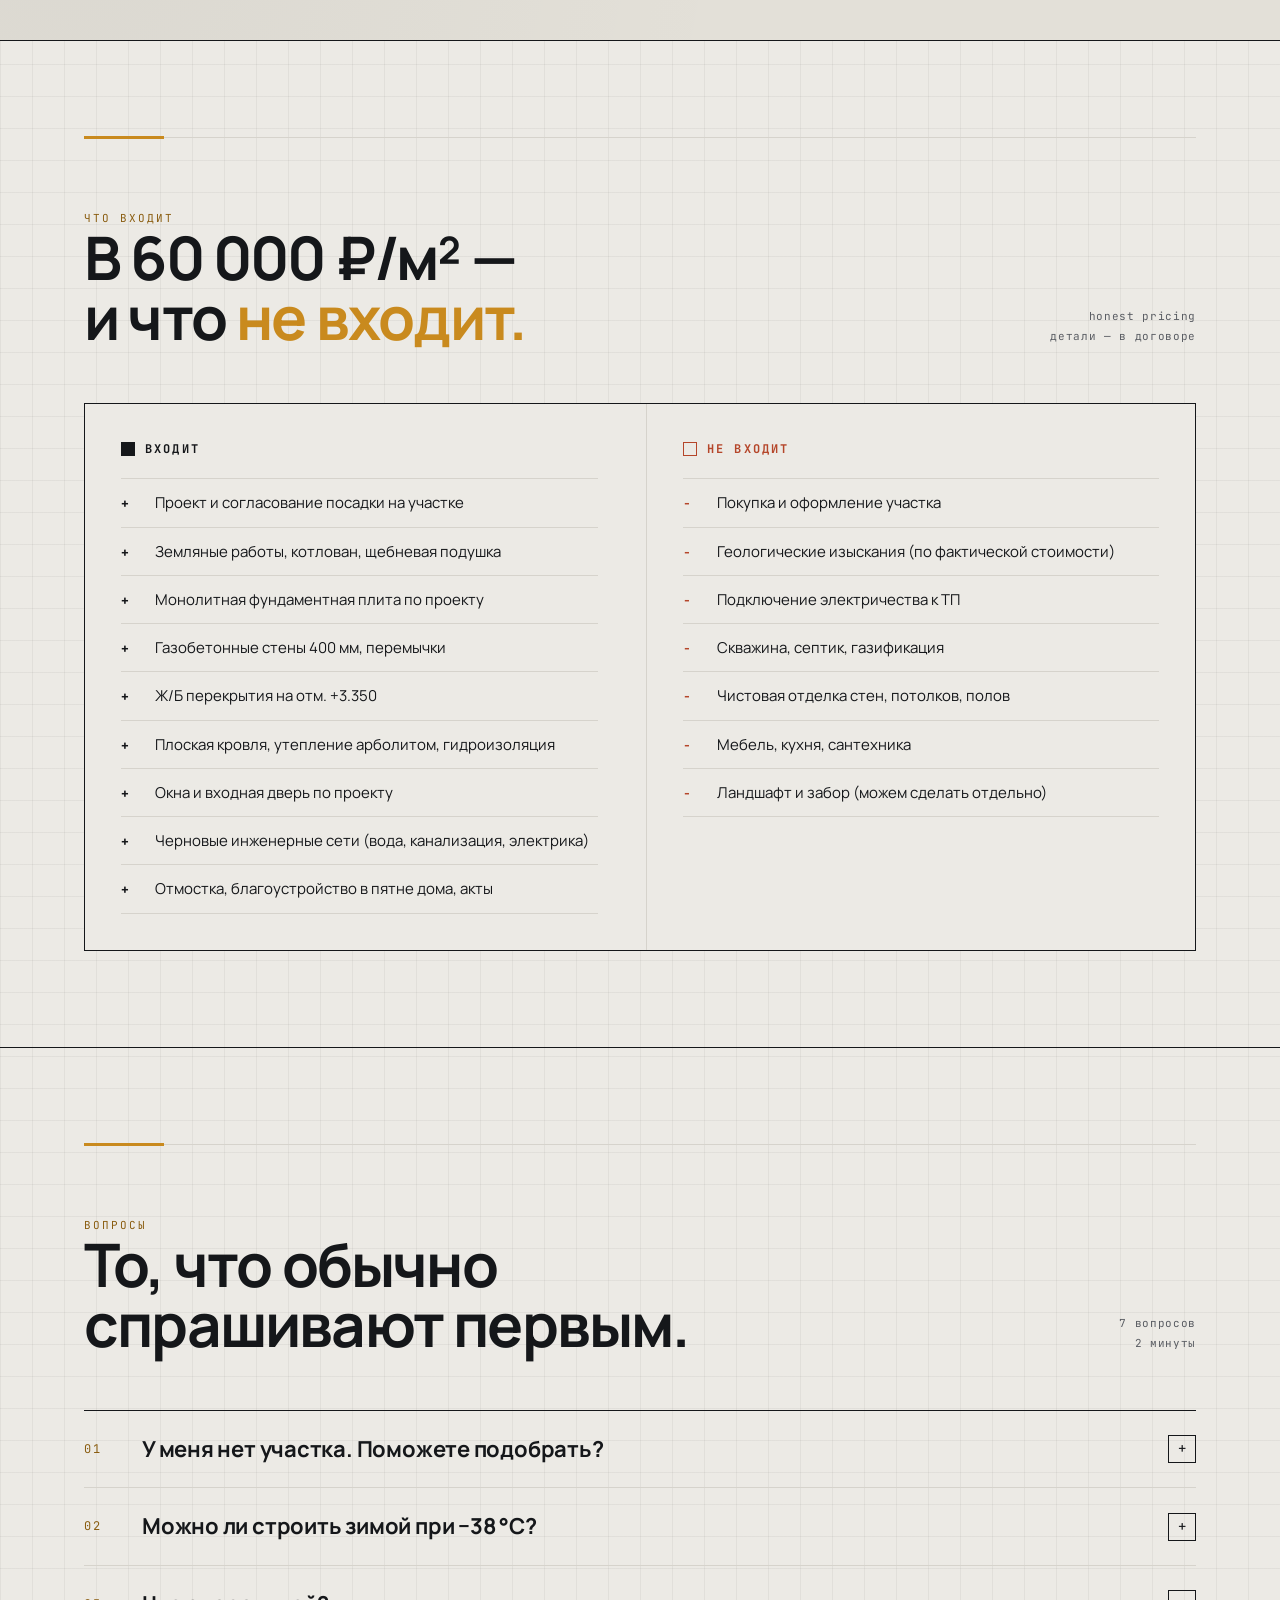
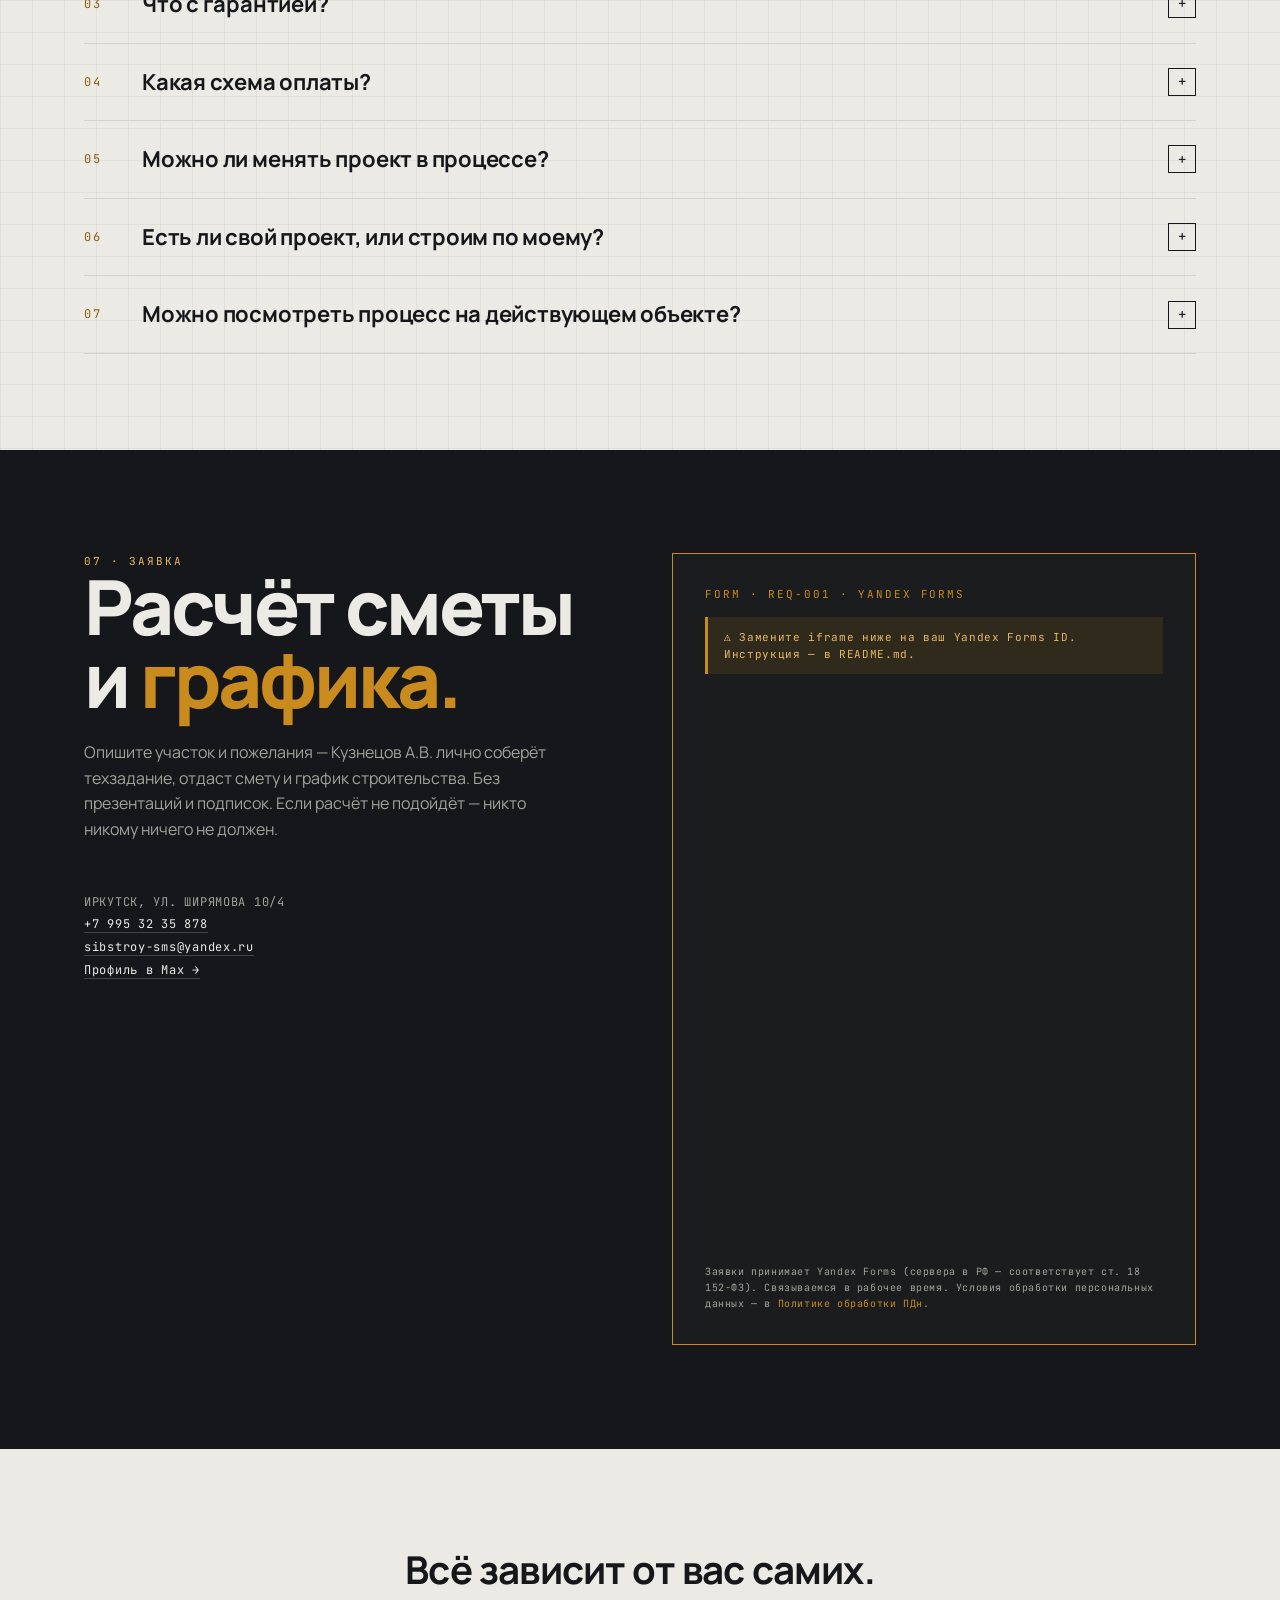
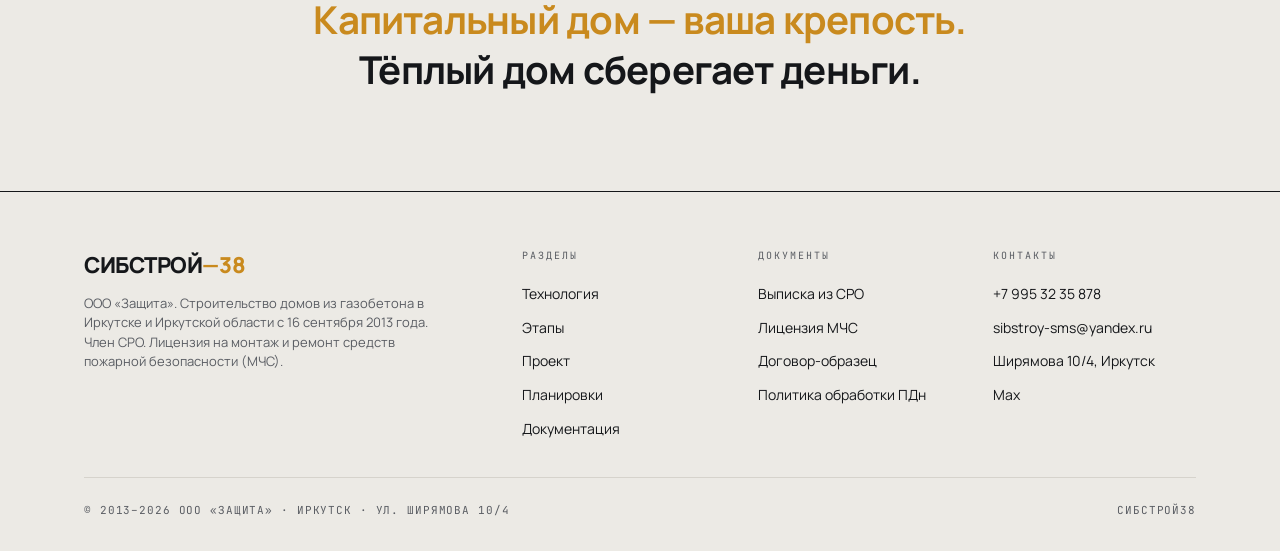
==== commit 9748f61e: "Hero collage: 2 листа вертикально (вариант одна колонка x 2 строки) По просьбе заказчика — крупнее, " ====
--- a/index.html
+++ b/index.html
@@ -89,34 +89,26 @@
     <figure class="blueprint framed hero-blueprint-real">
       <span class="corner-bl"></span><span class="corner-br"></span>
       <div class="blueprint-head">
-        <span>АР · 4 листа</span>
+        <span>АР · 2 листа</span>
         <span>СибСтрой38 / 2026.05</span>
         <span>раздел АР</span>
       </div>
-      <div class="hero-collage hero-collage-2x2">
+      <div class="hero-collage hero-collage-1x2">
         <a href="#blueprints" class="hero-collage-tile" aria-label="Обложка проекта одноэтажного дома">
           <img src="img/renders/hero-blueprint.webp"
                alt="Обложка раздела АР: проект одноэтажного дома"
                loading="eager"
                decoding="async" />
-          <span class="hero-collage-label mono">01 · обложка</span>
+          <span class="hero-collage-label mono">01 · обложка · 3D-визуализация</span>
         </a>
         <a href="#blueprints" class="hero-collage-tile" aria-label="Фасад В-А с отметками">
           <img src="img/process/process-20.webp" alt="Фасад В-А с отметками высот" loading="lazy" />
-          <span class="hero-collage-label mono">02 · фасад</span>
-        </a>
-        <a href="#blueprints" class="hero-collage-tile" aria-label="Кладочный план несущих стен">
-          <img src="img/process/process-01.webp" alt="Кладочный план несущих стен" loading="lazy" />
-          <span class="hero-collage-label mono">03 · план</span>
-        </a>
-        <a href="#blueprints" class="hero-collage-tile" aria-label="Ведомость окон и дверей">
-          <img src="img/process/process-15.webp" alt="Ведомость окон и дверей" loading="lazy" />
-          <span class="hero-collage-label mono">04 · ведомость</span>
+          <span class="hero-collage-label mono">02 · фасад · отметки и подписи</span>
         </a>
       </div>
       <figcaption class="blueprint-legend">
         <span>реальные листы проектной документации</span>
-        <span>1 / 41 · полный комплект — раздел «Документация»</span>
+        <span>полный альбом — раздел «Документация»</span>
         <span>штамп · ООО «Защита»</span>
       </figcaption>
     </figure>
--- a/styles.css
+++ b/styles.css
@@ -283,6 +283,10 @@
   grid-template-columns: 1fr 1fr;
   grid-template-rows: 1fr 1fr;
 }
+.hero-collage-1x2 {
+  grid-template-columns: 1fr;
+  grid-template-rows: 1fr 1fr;
+}
 .hero-collage-tile {
   position: relative;
   display: block;
@@ -333,6 +337,7 @@
 }
 @media (max-width: 560px) {
   .hero-collage-2x2 { grid-template-rows: auto; }
+  .hero-collage-1x2 { grid-template-rows: auto; }
 }
 
 /* Blueprint */
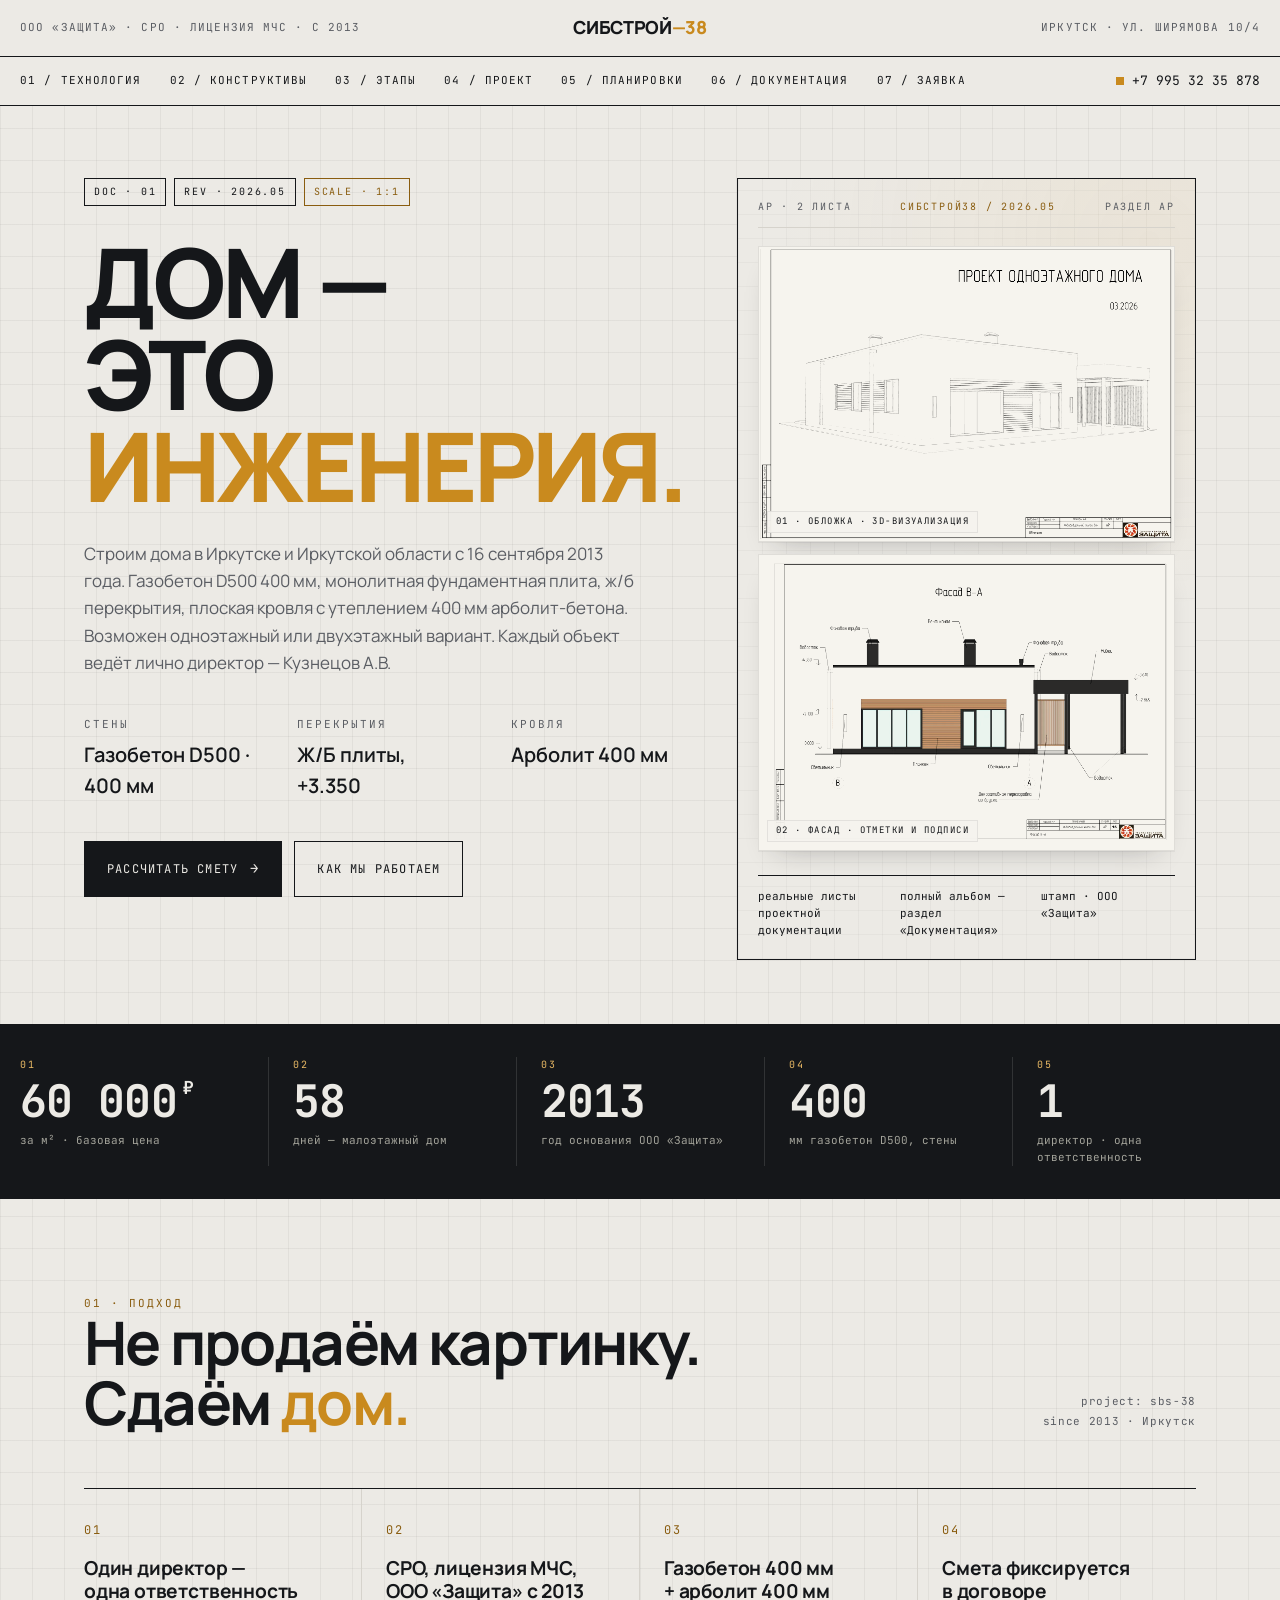
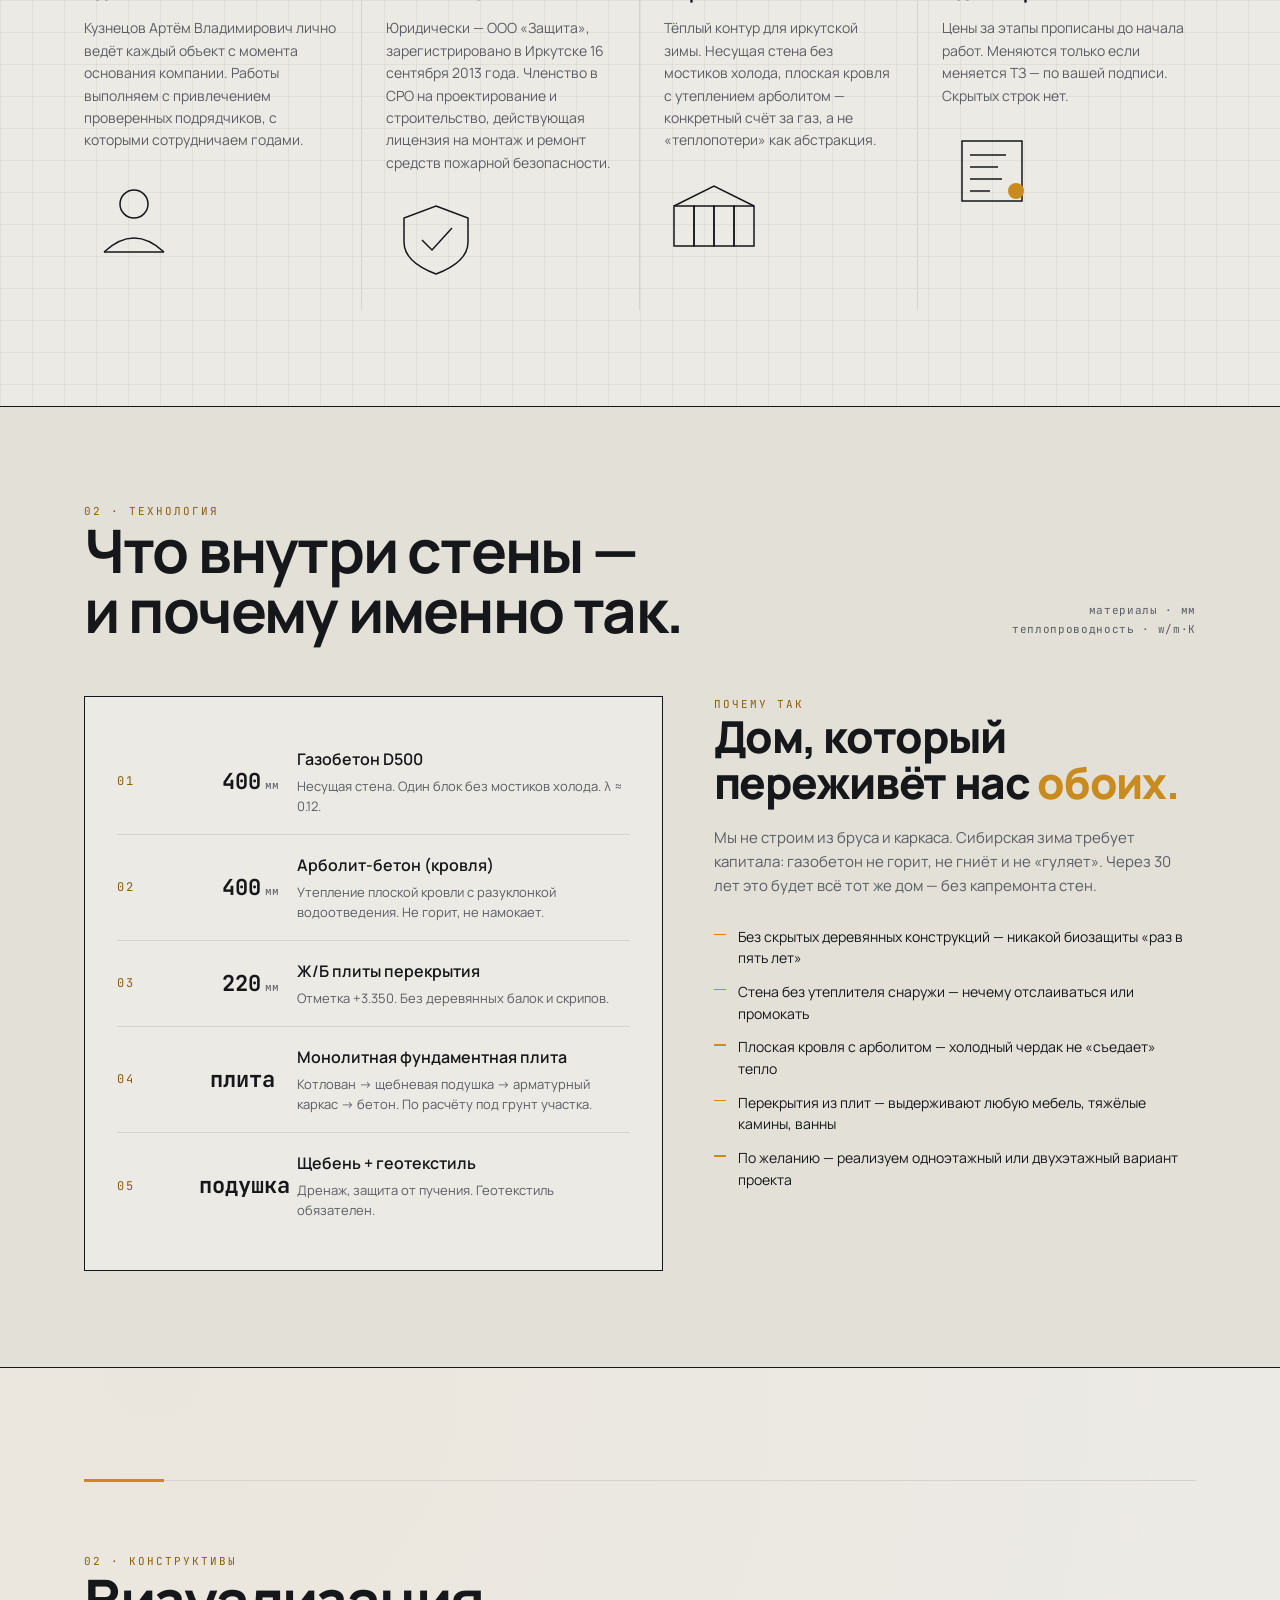
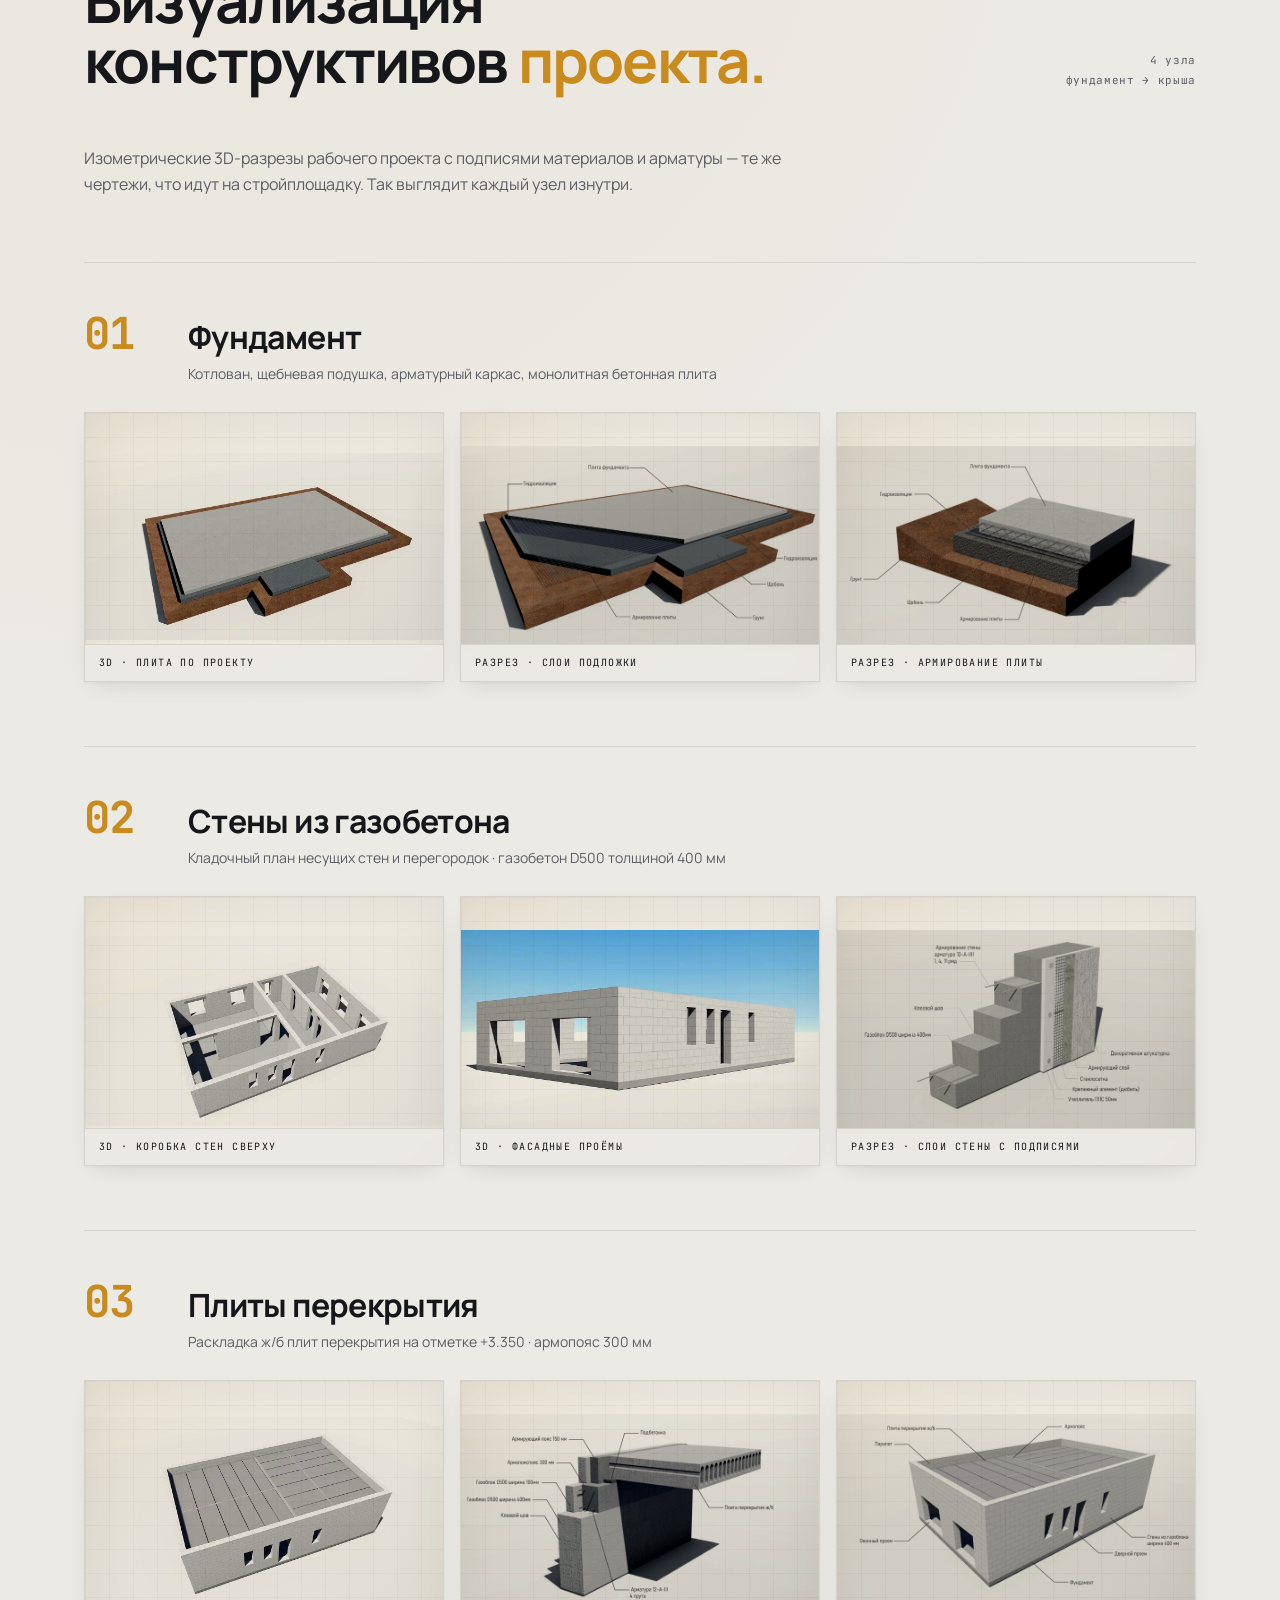
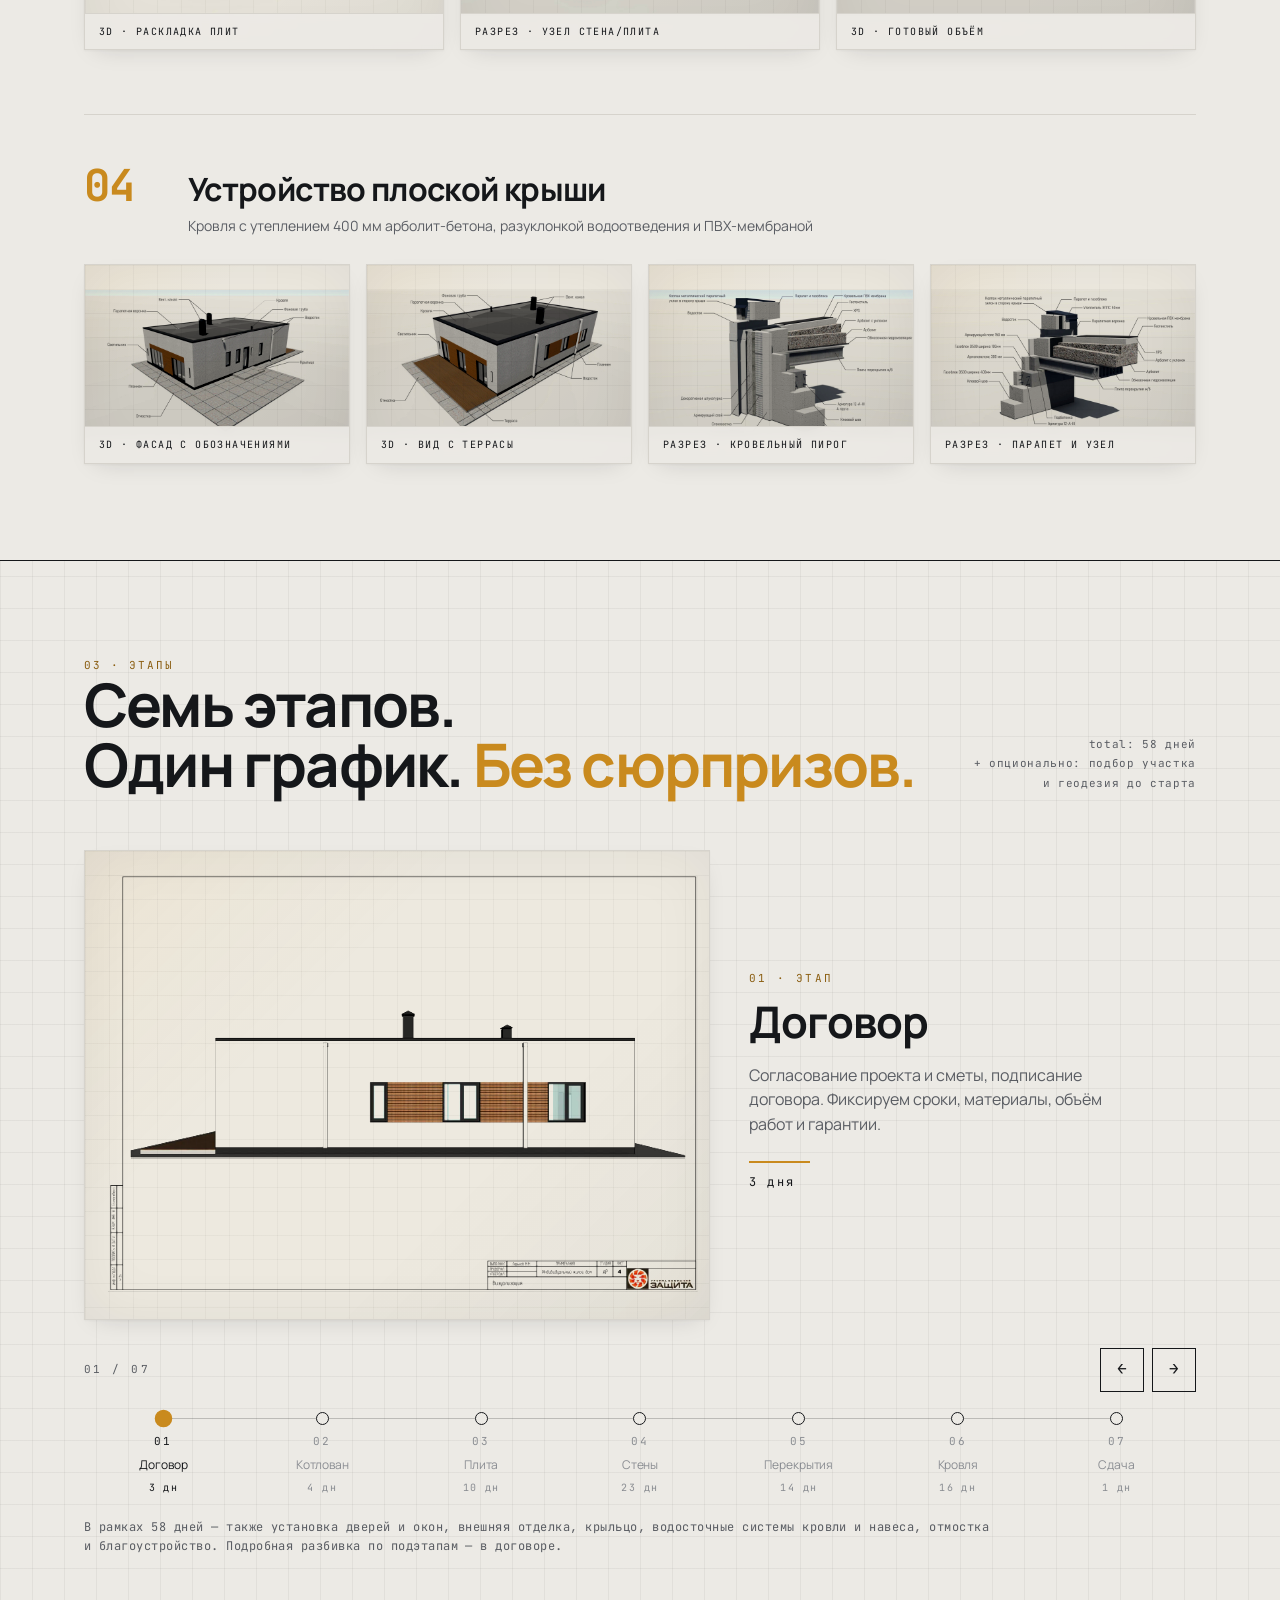
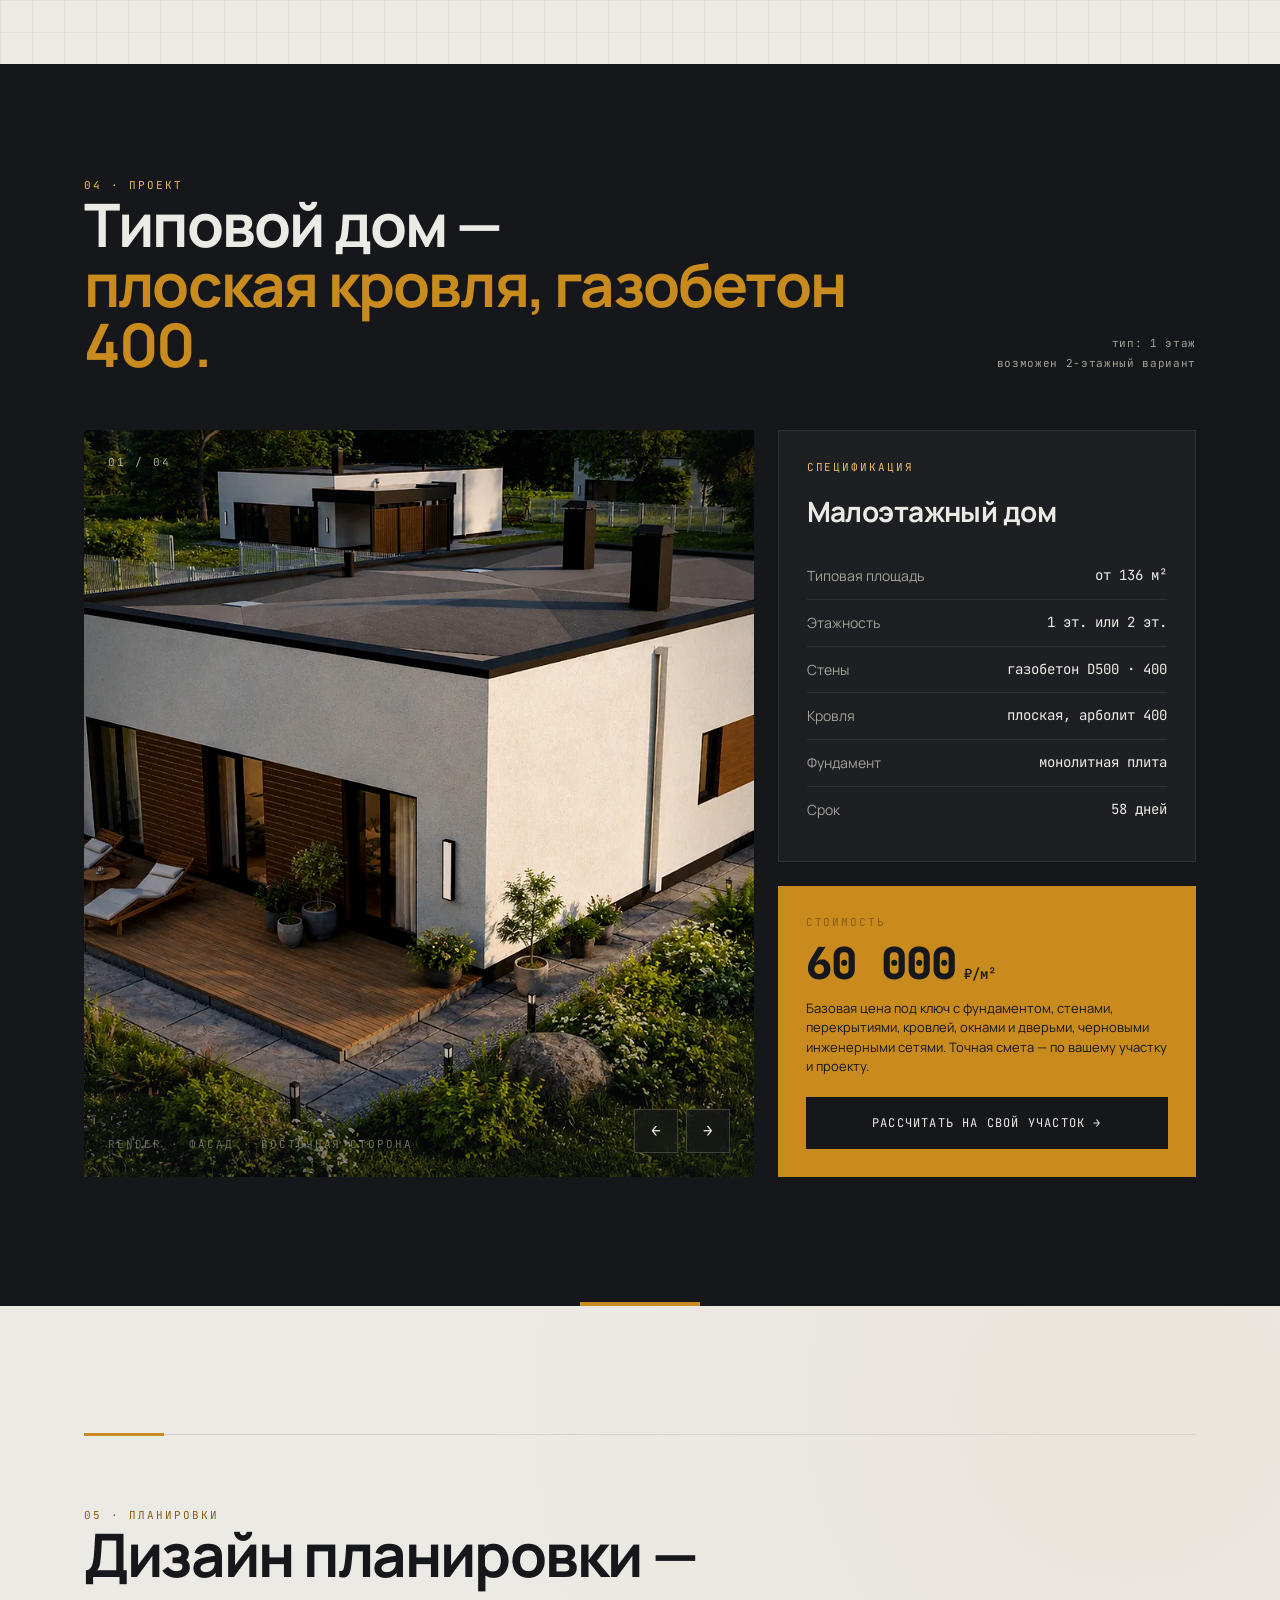
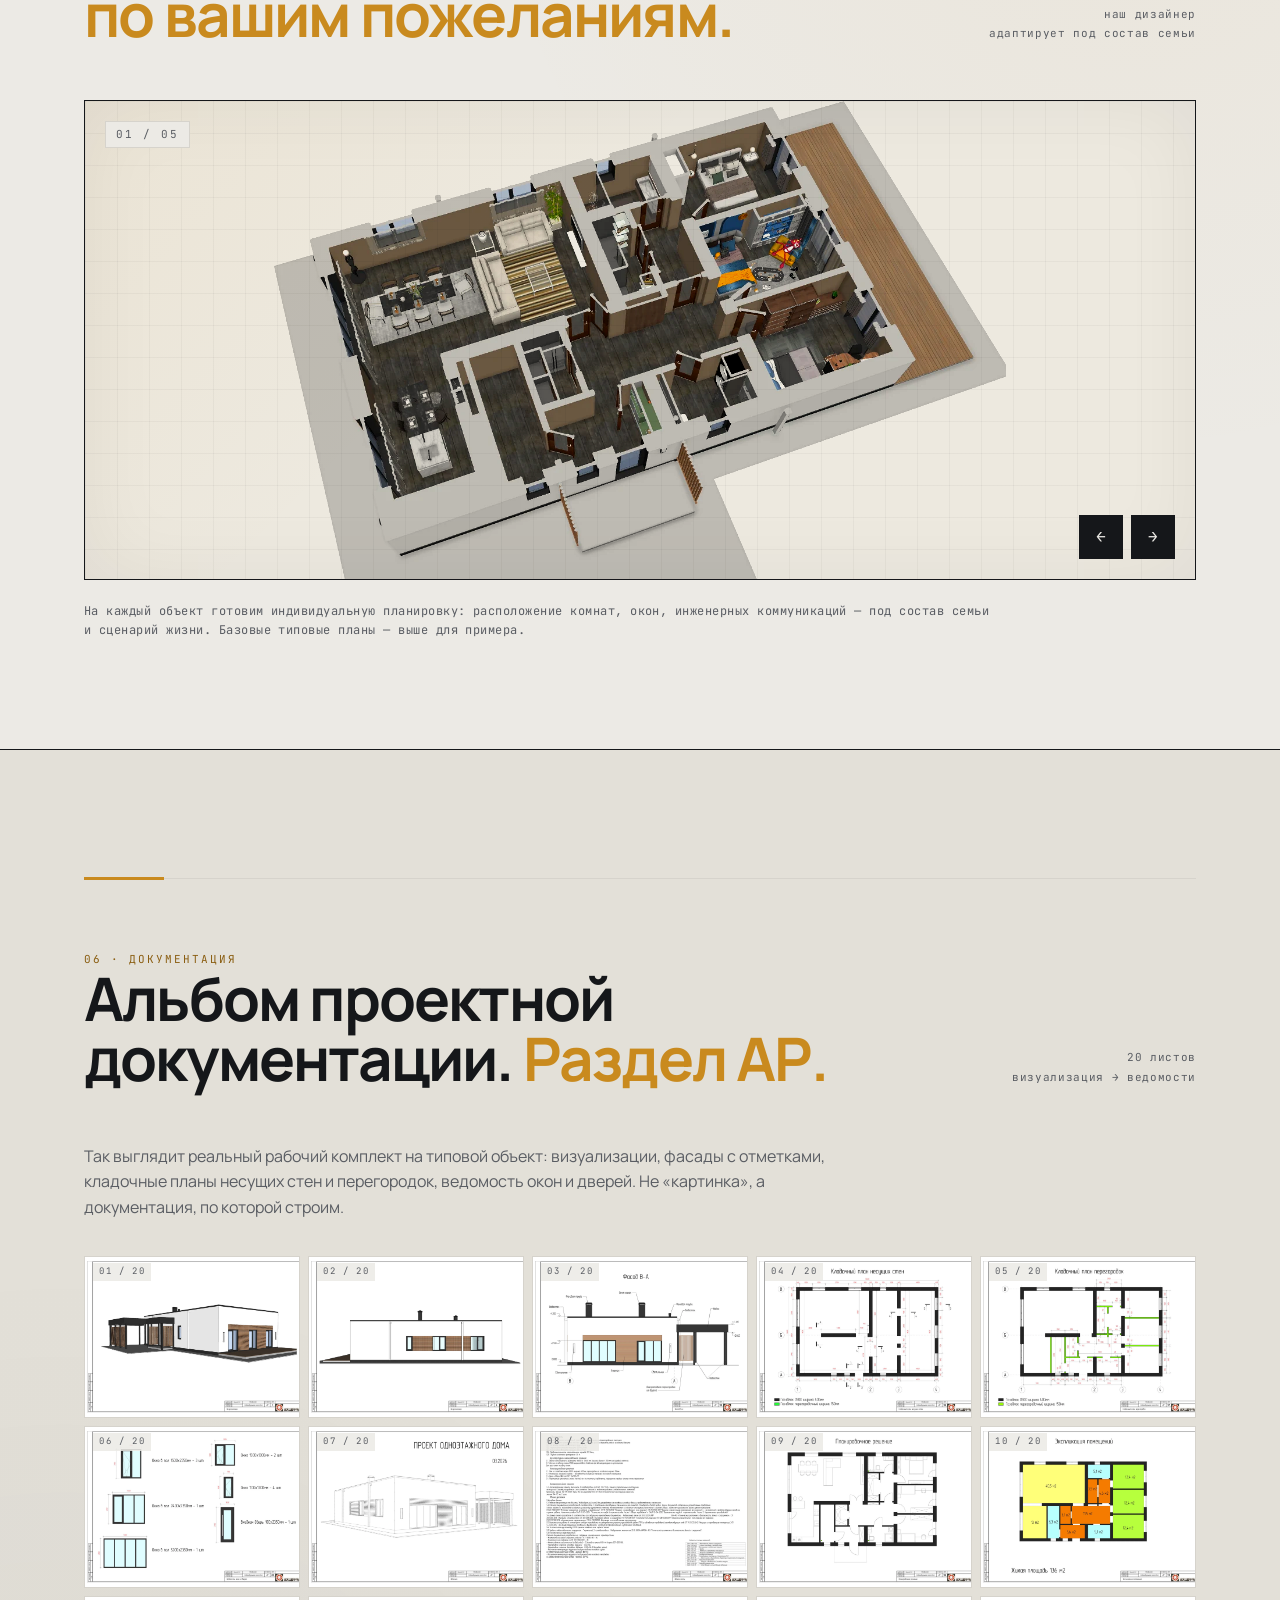
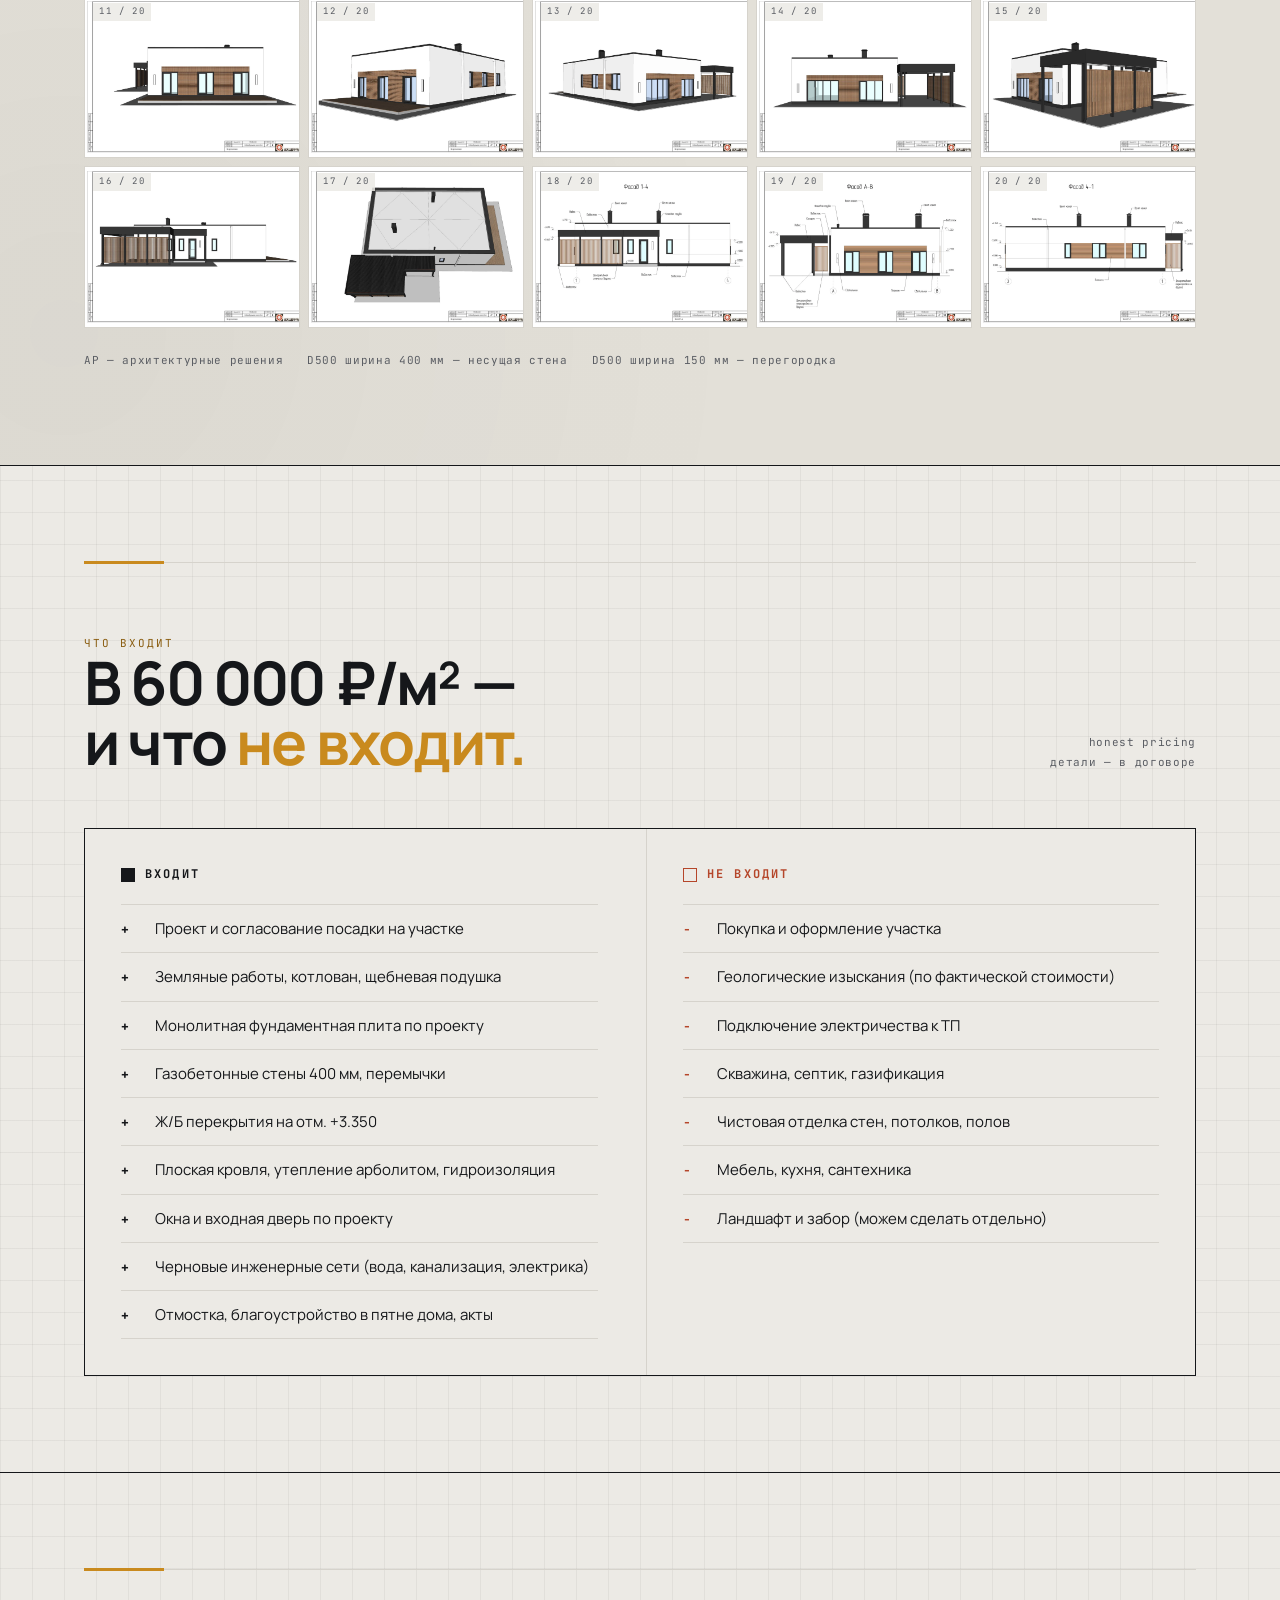
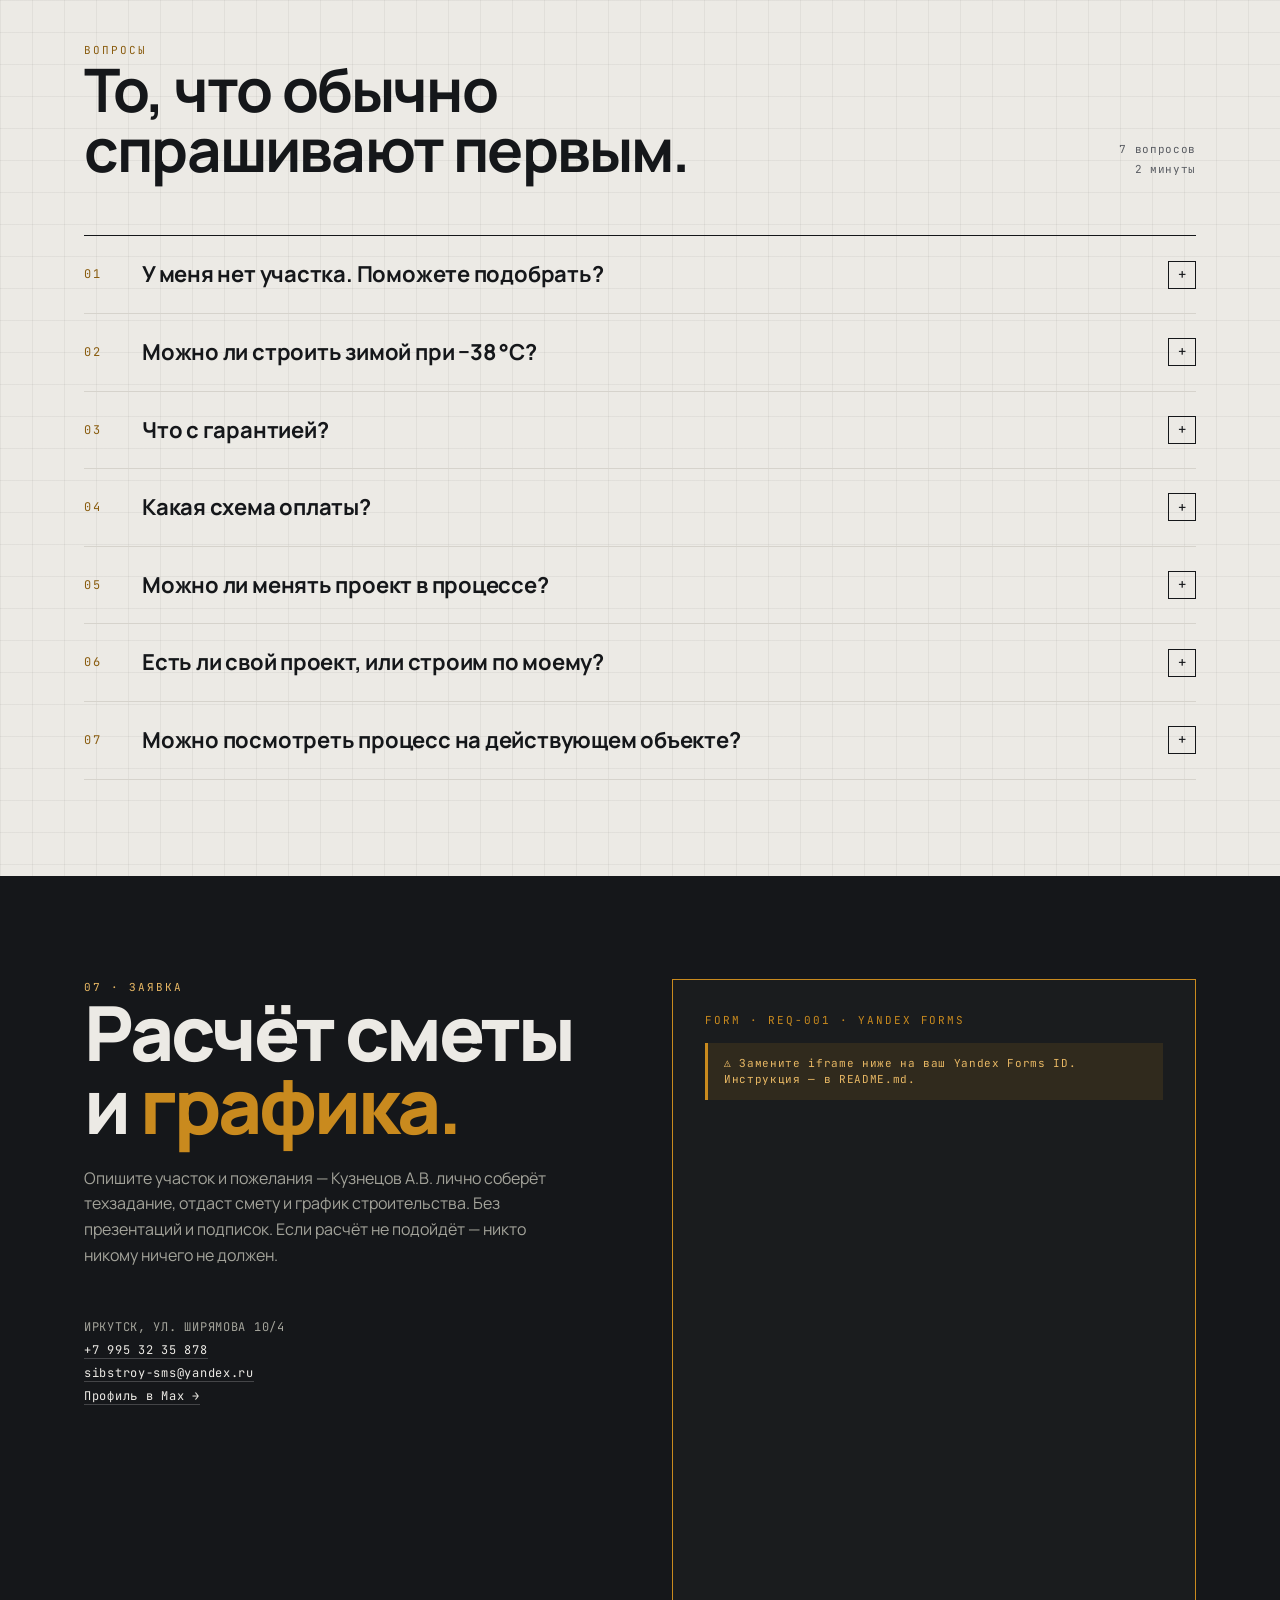
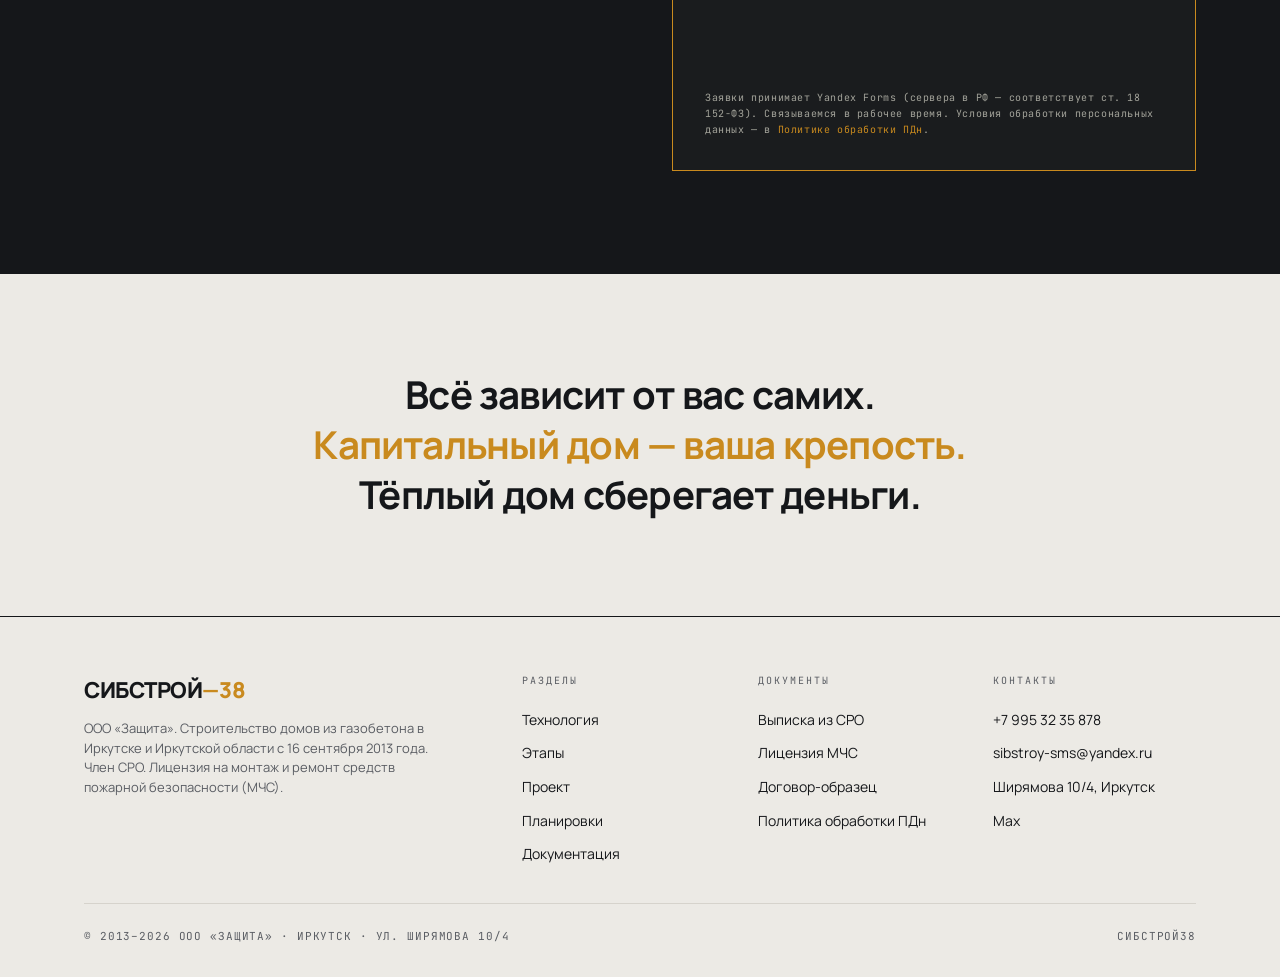
==== commit 839ec47e: "Этапы: 7 карточек → карусель с таймлайном и картинками-чертежами Слайд: бумажная подложка с сеткой +" ====
--- a/index.html
+++ b/index.html
@@ -424,113 +424,137 @@
       <div class="meta">total: 58 дней<br>+ опционально: подбор участка<br>и геодезия до старта</div>
     </div>
 
-    <div class="stages">
-      <div class="stage framed">
-        <span class="corner-bl"></span><span class="corner-br"></span>
-        <div>
-          <div class="snum">01</div>
-          <div class="stitle">Договор</div>
-        </div>
-        <svg class="iso" viewBox="0 0 80 50" fill="none" stroke="#15171a" stroke-width="1">
-          <rect x="20" y="10" width="40" height="32"/>
-          <line x1="26" y1="20" x2="48" y2="20"/>
-          <line x1="26" y1="28" x2="44" y2="28"/>
-          <line x1="26" y1="36" x2="40" y2="36"/>
-        </svg>
-        <div class="sdays">3 дня</div>
-      </div>
-
-      <div class="stage framed">
-        <span class="corner-bl"></span><span class="corner-br"></span>
-        <div>
-          <div class="snum">02</div>
-          <div class="stitle">Котлован + щебень</div>
-        </div>
-        <svg class="iso" viewBox="0 0 80 50" fill="none" stroke="#15171a" stroke-width="1">
-          <path d="M5 35 L25 20 L55 20 L75 35"/>
-          <path d="M5 35 L25 50 L55 50 L75 35"/>
-          <path d="M25 20 L25 50 M55 20 L55 50"/>
-        </svg>
-        <div class="sdays">4 дня</div>
-      </div>
-
-      <div class="stage framed">
-        <span class="corner-bl"></span><span class="corner-br"></span>
-        <div>
-          <div class="snum">03</div>
-          <div class="stitle">Плита-фундамент</div>
-        </div>
-        <svg class="iso" viewBox="0 0 80 50" fill="none" stroke="#15171a" stroke-width="1">
-          <rect x="10" y="20" width="60" height="20"/>
-          <line x1="14" y1="24" x2="66" y2="24" stroke-dasharray="2 2"/>
-          <line x1="14" y1="30" x2="66" y2="30" stroke-dasharray="2 2"/>
-          <line x1="14" y1="36" x2="66" y2="36" stroke-dasharray="2 2"/>
-        </svg>
-        <div class="sdays">10 дней</div>
-      </div>
-
-      <div class="stage framed">
-        <span class="corner-bl"></span><span class="corner-br"></span>
-        <div>
-          <div class="snum">04</div>
-          <div class="stitle">Стены</div>
-        </div>
-        <svg class="iso" viewBox="0 0 80 50" fill="none" stroke="#15171a" stroke-width="1">
-          <path d="M40 8 L70 23 L40 38 L10 23 Z"/>
-          <path d="M10 23 L10 33 L40 48 L40 38"/>
-          <path d="M70 23 L70 33 L40 48"/>
-          <path d="M40 8 L40 -2"/>
-          <rect x="30" y="14" width="20" height="14" fill="#c98a1e22"/>
-        </svg>
-        <div class="sdays">23 дня</div>
-      </div>
-
-      <div class="stage framed">
-        <span class="corner-bl"></span><span class="corner-br"></span>
-        <div>
-          <div class="snum">05</div>
-          <div class="stitle">Перекрытия</div>
-        </div>
-        <svg class="iso" viewBox="0 0 80 50" fill="none" stroke="#15171a" stroke-width="1">
-          <rect x="14" y="20" width="52" height="6"/>
-          <rect x="14" y="32" width="52" height="6"/>
-          <line x1="20" y1="20" x2="20" y2="38"/>
-          <line x1="30" y1="20" x2="30" y2="38"/>
-          <line x1="40" y1="20" x2="40" y2="38"/>
-          <line x1="50" y1="20" x2="50" y2="38"/>
-          <line x1="60" y1="20" x2="60" y2="38"/>
-        </svg>
-        <div class="sdays">14 дней</div>
-      </div>
-
-      <div class="stage framed">
-        <span class="corner-bl"></span><span class="corner-br"></span>
-        <div>
-          <div class="snum">06</div>
-          <div class="stitle">Кровля + фасад</div>
-        </div>
-        <svg class="iso" viewBox="0 0 80 50" fill="none" stroke="#15171a" stroke-width="1">
-          <path d="M40 6 L70 21 L40 36 L10 21 Z" fill="#c98a1e33"/>
-          <path d="M10 21 L10 31 L40 46 L40 36"/>
-          <path d="M70 21 L70 31 L40 46"/>
-        </svg>
-        <div class="sdays">16 дней</div>
-      </div>
-
-      <div class="stage framed">
-        <span class="corner-bl"></span><span class="corner-br"></span>
-        <div>
-          <div class="snum">07</div>
-          <div class="stitle">Сдача</div>
-        </div>
-        <svg class="iso" viewBox="0 0 80 50" fill="none" stroke="#15171a" stroke-width="1.2">
-          <path d="M40 6 L70 21 L40 36 L10 21 Z"/>
-          <path d="M10 21 L10 31 L40 46 L40 36"/>
-          <path d="M70 21 L70 31 L40 46"/>
-          <circle cx="56" cy="36" r="6" fill="#c98a1e" stroke="none"/>
-          <path d="M53 36 L55 38 L59 34" stroke="#15171a" stroke-width="1.4"/>
-        </svg>
-        <div class="sdays">1 день</div>
+    <div class="stages-carousel" data-stages>
+      <div class="stage-slides">
+        <article class="stage-slide active" data-index="0">
+          <div class="stage-image">
+            <img loading="lazy" src="img/process/process-10.webp" alt="Архитектурное решение, фасад дома — рабочий чертёж">
+          </div>
+          <div class="stage-info">
+            <div class="snum">01 · этап</div>
+            <h3 class="stitle">Договор</h3>
+            <p class="sdesc">Согласование проекта и сметы, подписание договора. Фиксируем сроки, материалы, объём работ и гарантии.</p>
+            <div class="sdays">3 дня</div>
+          </div>
+        </article>
+
+        <article class="stage-slide" data-index="1">
+          <div class="stage-image">
+            <img loading="lazy" src="img/constructs/fnd-section-1.webp" alt="Разрез фундамента: грунт, щебневая подушка, гидроизоляция, арматура, бетон">
+          </div>
+          <div class="stage-info">
+            <div class="snum">02 · этап</div>
+            <h3 class="stitle">Котлован + щебень</h3>
+            <p class="sdesc">Снятие плодородного слоя, разработка котлована под плиту, послойное уплотнение щебневой подушки.</p>
+            <div class="sdays">4 дня</div>
+          </div>
+        </article>
+
+        <article class="stage-slide" data-index="2">
+          <div class="stage-image">
+            <img loading="lazy" src="img/constructs/fnd-plate-3d.webp" alt="Монолитная фундаментная плита, 3D-визуализация">
+          </div>
+          <div class="stage-info">
+            <div class="snum">03 · этап</div>
+            <h3 class="stitle">Плита-фундамент</h3>
+            <p class="sdesc">Опалубка, двойной арматурный каркас, заливка монолитной железобетонной плиты. Выдержка до набора прочности.</p>
+            <div class="sdays">10 дней</div>
+          </div>
+        </article>
+
+        <article class="stage-slide" data-index="3">
+          <div class="stage-image">
+            <img loading="lazy" src="img/constructs/walls-box-side.webp" alt="Газобетонная коробка дома, вид сбоку с оконными проёмами">
+          </div>
+          <div class="stage-info">
+            <div class="snum">04 · этап</div>
+            <h3 class="stitle">Стены</h3>
+            <p class="sdesc">Кладка несущих стен и перегородок из газобетона D500 толщиной 400 мм на клеевой шов. Армирование проёмов.</p>
+            <div class="sdays">23 дня</div>
+          </div>
+        </article>
+
+        <article class="stage-slide" data-index="4">
+          <div class="stage-image">
+            <img loading="lazy" src="img/constructs/slabs-top-3d.webp" alt="Раскладка ж/б плит перекрытия сверху на коробке стен">
+          </div>
+          <div class="stage-info">
+            <div class="snum">05 · этап</div>
+            <h3 class="stitle">Перекрытия</h3>
+            <p class="sdesc">Монтаж армопояса 300 мм, укладка железобетонных плит перекрытия, замоноличивание швов.</p>
+            <div class="sdays">14 дней</div>
+          </div>
+        </article>
+
+        <article class="stage-slide" data-index="5">
+          <div class="stage-image">
+            <img loading="lazy" src="img/constructs/roof-1.webp" alt="3D-визуализация дома с плоской кровлей: парапет, водосток, фасад">
+          </div>
+          <div class="stage-info">
+            <div class="snum">06 · этап</div>
+            <h3 class="stitle">Кровля + фасад</h3>
+            <p class="sdesc">Утепление арболит-бетоном с разуклонкой, ПВХ-мембрана, парапеты, водоотведение, внешняя отделка.</p>
+            <div class="sdays">16 дней</div>
+          </div>
+        </article>
+
+        <article class="stage-slide" data-index="6">
+          <div class="stage-image">
+            <img loading="lazy" src="img/renders/render-1.webp" alt="Готовый дом — фасад с восточной стороны">
+          </div>
+          <div class="stage-info">
+            <div class="snum">07 · этап</div>
+            <h3 class="stitle">Сдача</h3>
+            <p class="sdesc">Финальный осмотр, проверка инженерных систем, передача ключей и исполнительной документации.</p>
+            <div class="sdays">1 день</div>
+          </div>
+        </article>
+      </div>
+
+      <div class="stages-controls">
+        <span class="stages-counter">01 / 07</span>
+        <div class="stages-buttons">
+          <button class="prev" aria-label="Предыдущий этап">←</button>
+          <button class="next" aria-label="Следующий этап">→</button>
+        </div>
+      </div>
+
+      <div class="stages-timeline" role="tablist" aria-label="Этапы строительства">
+        <button class="stage-dot active" data-index="0" role="tab" aria-selected="true">
+          <span class="dot-num">01</span>
+          <span class="dot-label">Договор</span>
+          <span class="dot-days">3 дн</span>
+        </button>
+        <button class="stage-dot" data-index="1" role="tab" aria-selected="false">
+          <span class="dot-num">02</span>
+          <span class="dot-label">Котлован</span>
+          <span class="dot-days">4 дн</span>
+        </button>
+        <button class="stage-dot" data-index="2" role="tab" aria-selected="false">
+          <span class="dot-num">03</span>
+          <span class="dot-label">Плита</span>
+          <span class="dot-days">10 дн</span>
+        </button>
+        <button class="stage-dot" data-index="3" role="tab" aria-selected="false">
+          <span class="dot-num">04</span>
+          <span class="dot-label">Стены</span>
+          <span class="dot-days">23 дн</span>
+        </button>
+        <button class="stage-dot" data-index="4" role="tab" aria-selected="false">
+          <span class="dot-num">05</span>
+          <span class="dot-label">Перекрытия</span>
+          <span class="dot-days">14 дн</span>
+        </button>
+        <button class="stage-dot" data-index="5" role="tab" aria-selected="false">
+          <span class="dot-num">06</span>
+          <span class="dot-label">Кровля</span>
+          <span class="dot-days">16 дн</span>
+        </button>
+        <button class="stage-dot" data-index="6" role="tab" aria-selected="false">
+          <span class="dot-num">07</span>
+          <span class="dot-label">Сдача</span>
+          <span class="dot-days">1 дн</span>
+        </button>
       </div>
     </div>
 
--- a/styles.css
+++ b/styles.css
@@ -562,30 +562,191 @@
 }
 
 /* ============================================================
-   PROCESS — 7 stages
+   PROCESS — 7 stages (carousel + timeline)
    ============================================================ */
 .process {
   padding: clamp(64px, 8vw, 96px) 0;
   border-bottom: 1px solid var(--ink);
 }
-.stages {
-  display: grid;
-  grid-template-columns: repeat(7, 1fr);
-  gap: 10px;
-}
-.stage {
-  padding: 18px;
-  min-height: 220px;
+
+.stages-carousel { margin-top: 28px; }
+
+.stage-slides { position: relative; }
+
+.stage-slide {
+  display: none;
+  grid-template-columns: 1.4fr 1fr;
+  gap: clamp(20px, 3vw, 40px);
+  align-items: stretch;
+}
+.stage-slide.active {
+  display: grid;
+  animation: stageFade .4s ease both;
+}
+@keyframes stageFade {
+  from { opacity: 0; transform: translateY(6px); }
+  to   { opacity: 1; transform: none; }
+}
+
+.stage-image {
+  position: relative;
+  border: 1px solid var(--paper-line);
+  overflow: hidden;
+  aspect-ratio: 4 / 3;
+  /* Тёплая «бумажная» подложка с чертёжной сеткой — как в Конструктивах */
+  background-color: #ede9df;
+  background-image:
+    linear-gradient(135deg, rgba(201, 138, 30, 0.06) 0%, transparent 35%, transparent 65%, rgba(21, 23, 26, 0.04) 100%),
+    linear-gradient(rgba(21, 23, 26, 0.035) 1px, transparent 1px),
+    linear-gradient(90deg, rgba(21, 23, 26, 0.035) 1px, transparent 1px);
+  background-size: 100% 100%, 24px 24px, 24px 24px;
+  box-shadow:
+    inset 0 0 60px rgba(21, 23, 26, 0.06),
+    0 1px 2px rgba(21, 23, 26, 0.04),
+    0 8px 24px -12px rgba(21, 23, 26, 0.18);
+}
+.stage-image img {
+  width: 100%;
+  height: 100%;
+  object-fit: contain;
+  display: block;
+  /* Multiply: белый фон рендера/чертежа сливается с тёплой подложкой */
+  mix-blend-mode: multiply;
+  filter: contrast(1.18) saturate(1.25) brightness(1.04);
+}
+
+.stage-info {
   display: flex;
   flex-direction: column;
+  justify-content: center;
+  padding: 8px 0;
+}
+.stage-info .snum {
+  font-family: var(--font-mono);
+  font-size: 11px;
+  color: var(--ochre-deep);
+  letter-spacing: 0.22em;
+  text-transform: uppercase;
+}
+.stage-info .stitle {
+  font-size: clamp(28px, 3.4vw, 44px);
+  letter-spacing: -0.02em;
+  line-height: 1.05;
+  margin: 12px 0 18px;
+}
+.stage-info .sdesc {
+  color: var(--ink-soft);
+  line-height: 1.55;
+  max-width: 38ch;
+  margin: 0 0 24px;
+}
+.stage-info .sdays {
+  font-family: var(--font-mono);
+  font-size: 12px;
+  letter-spacing: 0.2em;
+  color: var(--ink);
+  align-self: flex-start;
+  padding: 10px 14px 8px 0;
+  border-top: 2px solid var(--ochre);
+}
+
+/* Controls (counter + prev/next) */
+.stages-controls {
+  display: flex;
+  align-items: center;
   justify-content: space-between;
+  margin: 28px 0 20px;
+}
+.stages-counter {
+  font-family: var(--font-mono);
+  font-size: 11px;
+  color: var(--ink-soft);
+  letter-spacing: 0.22em;
+}
+.stages-buttons { display: flex; gap: 8px; }
+.stages-buttons button {
+  width: 44px; height: 44px;
+  background: transparent;
+  border: 1px solid var(--ink);
+  color: var(--ink);
+  font-family: var(--font-mono);
+  font-size: 16px;
+  cursor: pointer;
+  transition: background .15s ease, color .15s ease, border-color .15s ease;
+}
+.stages-buttons button:hover {
+  background: var(--ochre);
+  border-color: var(--ochre);
+}
+
+/* Timeline */
+.stages-timeline {
+  display: grid;
+  grid-template-columns: repeat(7, 1fr);
+  position: relative;
+  margin-top: 8px;
+}
+.stages-timeline::before {
+  content: "";
+  position: absolute;
+  top: 6px;
+  left: calc(100% / 14);
+  right: calc(100% / 14);
+  height: 1px;
+  background: var(--ink);
+  opacity: 0.22;
+  z-index: 0;
+}
+.stage-dot {
+  background: none;
+  border: none;
+  padding: 0 4px;
+  cursor: pointer;
+  display: flex;
+  flex-direction: column;
+  align-items: center;
+  gap: 8px;
+  font-family: inherit;
+  color: var(--ink-mute);
+  position: relative;
+  transition: color .15s ease;
+}
+.stage-dot::before {
+  content: "";
+  width: 13px;
+  height: 13px;
+  border-radius: 50%;
   background: var(--paper);
-  position: relative;
-}
-.stage .snum { font-family: var(--font-mono); font-size: 11px; color: var(--ochre-deep); letter-spacing: 0.18em; }
-.stage .stitle { font-size: 16px; font-weight: 700; margin-top: 8px; letter-spacing: -0.01em; }
-.stage .sdays { font-family: var(--font-mono); font-size: 11px; color: var(--ink-soft); align-self: flex-end; }
-.stage .iso { width: 100%; margin: 8px 0; }
+  border: 1px solid var(--ink);
+  z-index: 1;
+  transition: background .15s ease, border-color .15s ease, transform .2s ease;
+}
+.stage-dot .dot-num {
+  font-family: var(--font-mono);
+  font-size: 11px;
+  letter-spacing: 0.18em;
+}
+.stage-dot .dot-label {
+  font-size: 12px;
+  line-height: 1.2;
+  text-align: center;
+  letter-spacing: -0.01em;
+}
+.stage-dot .dot-days {
+  font-family: var(--font-mono);
+  font-size: 10px;
+  letter-spacing: 0.14em;
+  color: var(--ink-mute);
+}
+.stage-dot:hover { color: var(--ink); }
+.stage-dot:hover::before { background: var(--ochre-soft); border-color: var(--ochre); }
+.stage-dot.active { color: var(--ink); }
+.stage-dot.active::before {
+  background: var(--ochre);
+  border-color: var(--ochre);
+  transform: scale(1.35);
+}
+.stage-dot.active .dot-days { color: var(--ink); }
 
 /* ============================================================
    FEATURED PROJECT
@@ -1387,7 +1548,7 @@
    RESPONSIVE
    ============================================================ */
 @media (max-width: 1080px) {
-  .stages { grid-template-columns: repeat(4, 1fr); }
+  .stage-dot .dot-days { display: none; }
   .principles-grid { grid-template-columns: repeat(2, 1fr); }
   .principle { border-right: 1px solid var(--paper-line); }
   .principle:nth-child(2) { border-right: none; padding-right: 0; }
@@ -1417,7 +1578,11 @@
 
   .tech-grid { grid-template-columns: 1fr; }
 
-  .stages { grid-template-columns: repeat(2, 1fr); }
+  .stage-slide { grid-template-columns: 1fr; }
+  .stage-info { padding: 16px 0 0; }
+  .stage-info .stitle { font-size: clamp(24px, 6vw, 32px); margin: 10px 0 12px; }
+  .stage-info .sdesc { margin-bottom: 18px; max-width: none; }
+  .stage-dot .dot-label { font-size: 10px; }
 
   .project-body { grid-template-columns: 1fr; }
   .gallery { min-height: 320px; }
@@ -1442,7 +1607,8 @@
 @media (max-width: 560px) {
   body { font-size: 15px; }
   .hero-specs { grid-template-columns: 1fr 1fr; }
-  .stages { grid-template-columns: 1fr; }
+  .stage-dot .dot-label { display: none; }
+  .stage-dot { padding: 0 2px; }
   .principles-grid { grid-template-columns: 1fr; }
   .principle { border-right: none; border-bottom: 1px solid var(--paper-line); padding: 28px 0 !important; }
   .principle:last-child { border-bottom: none; }
